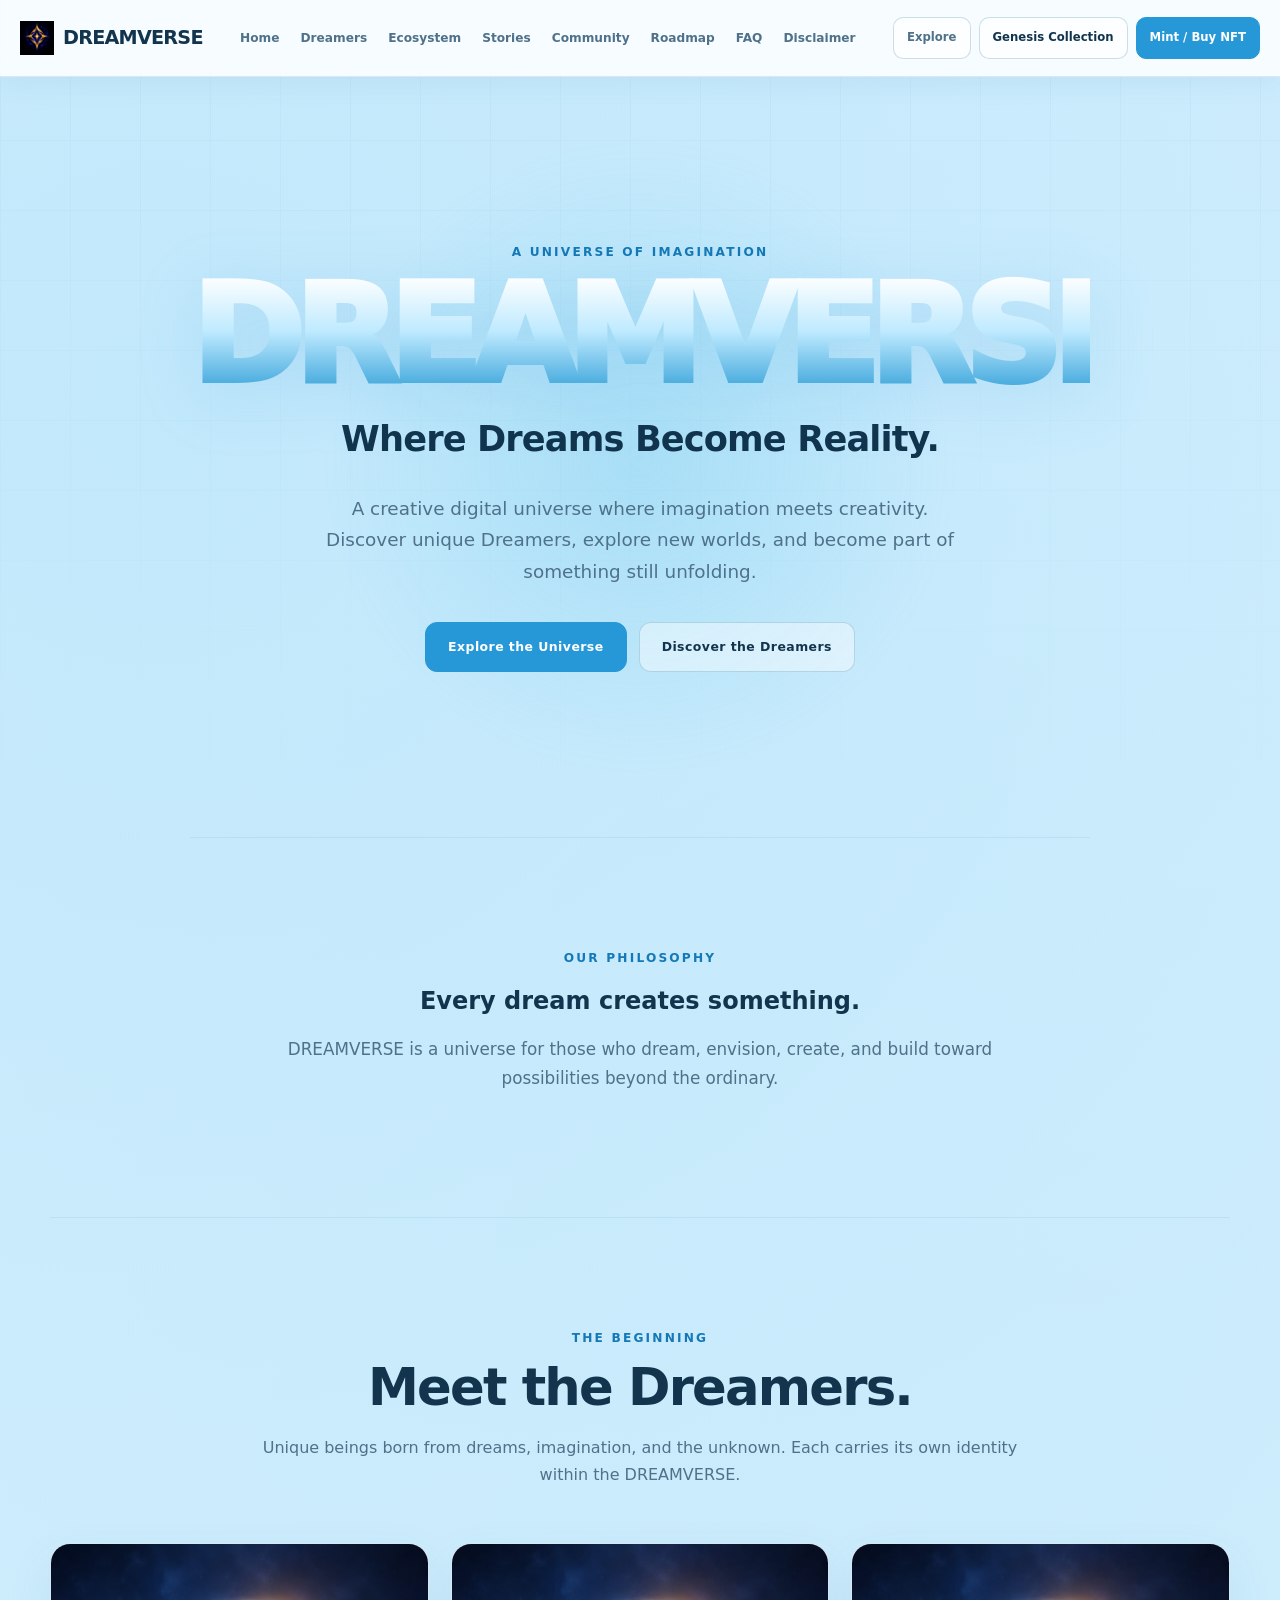
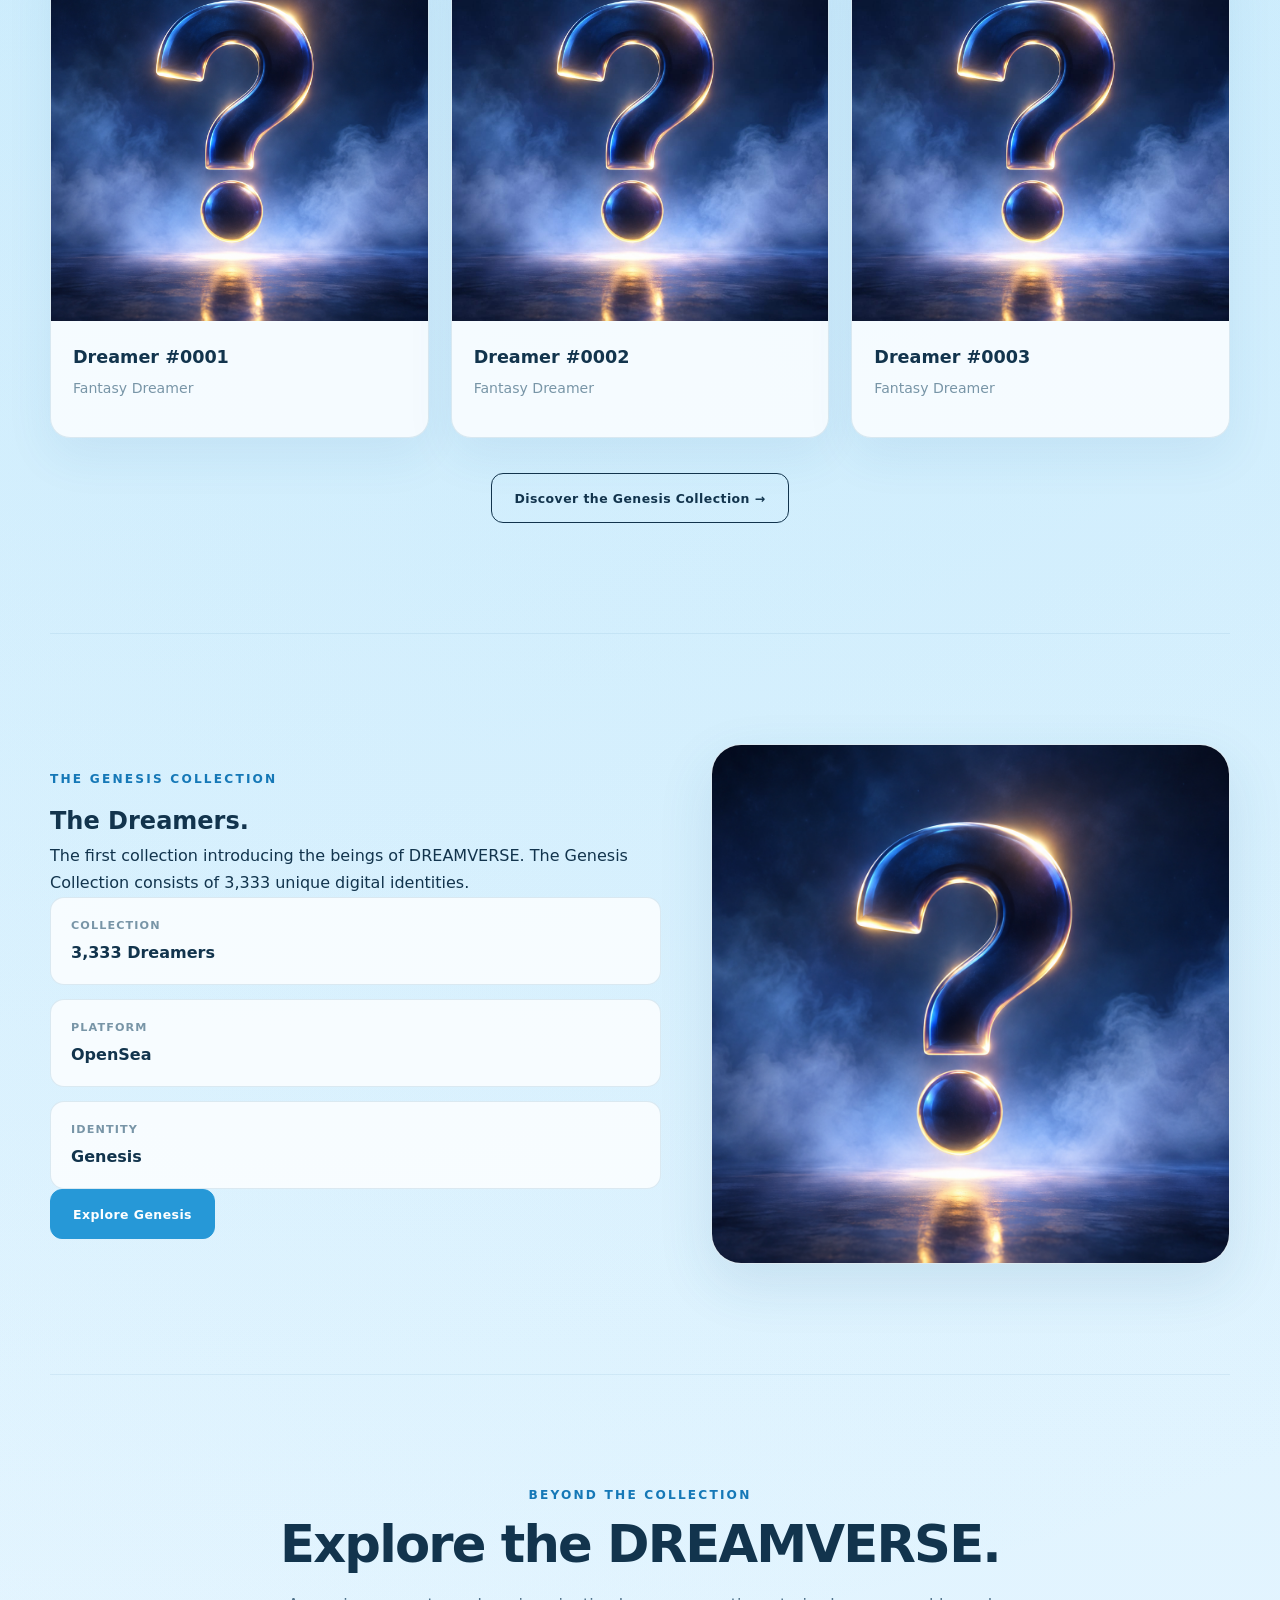
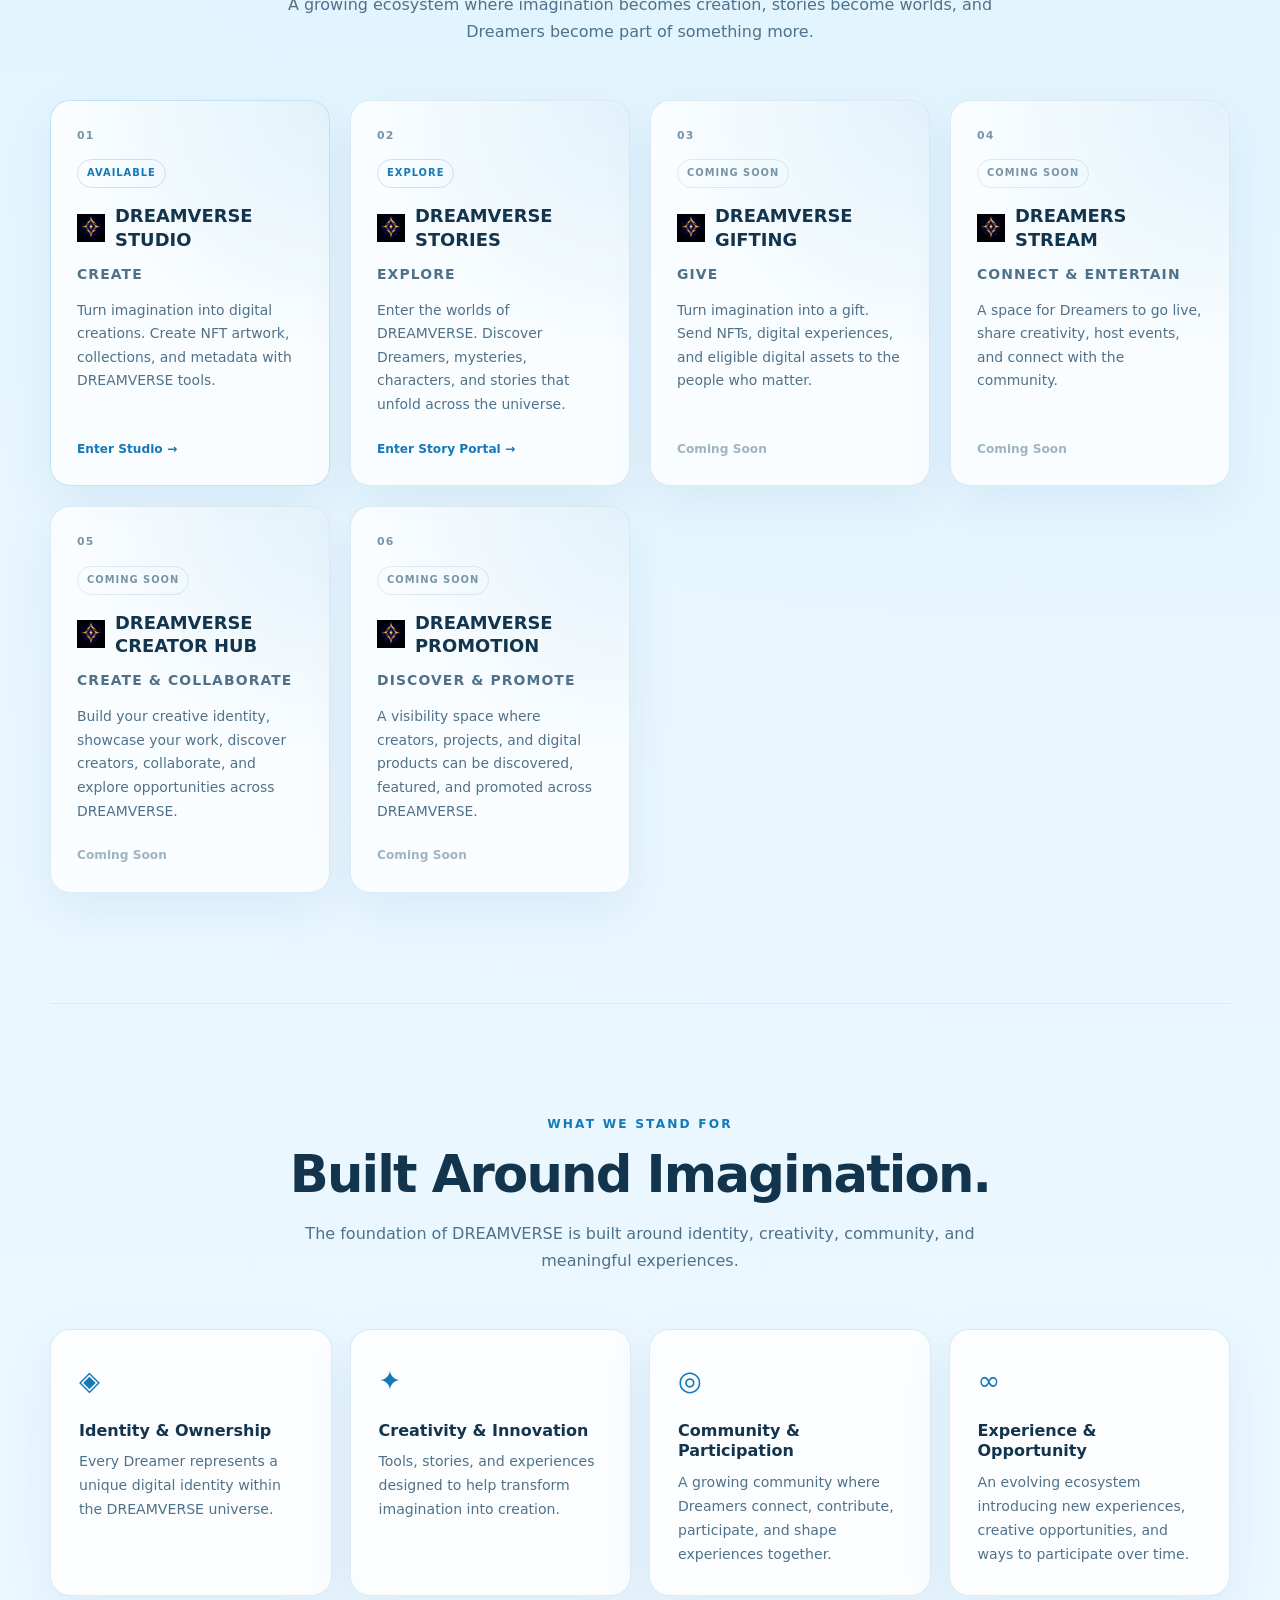
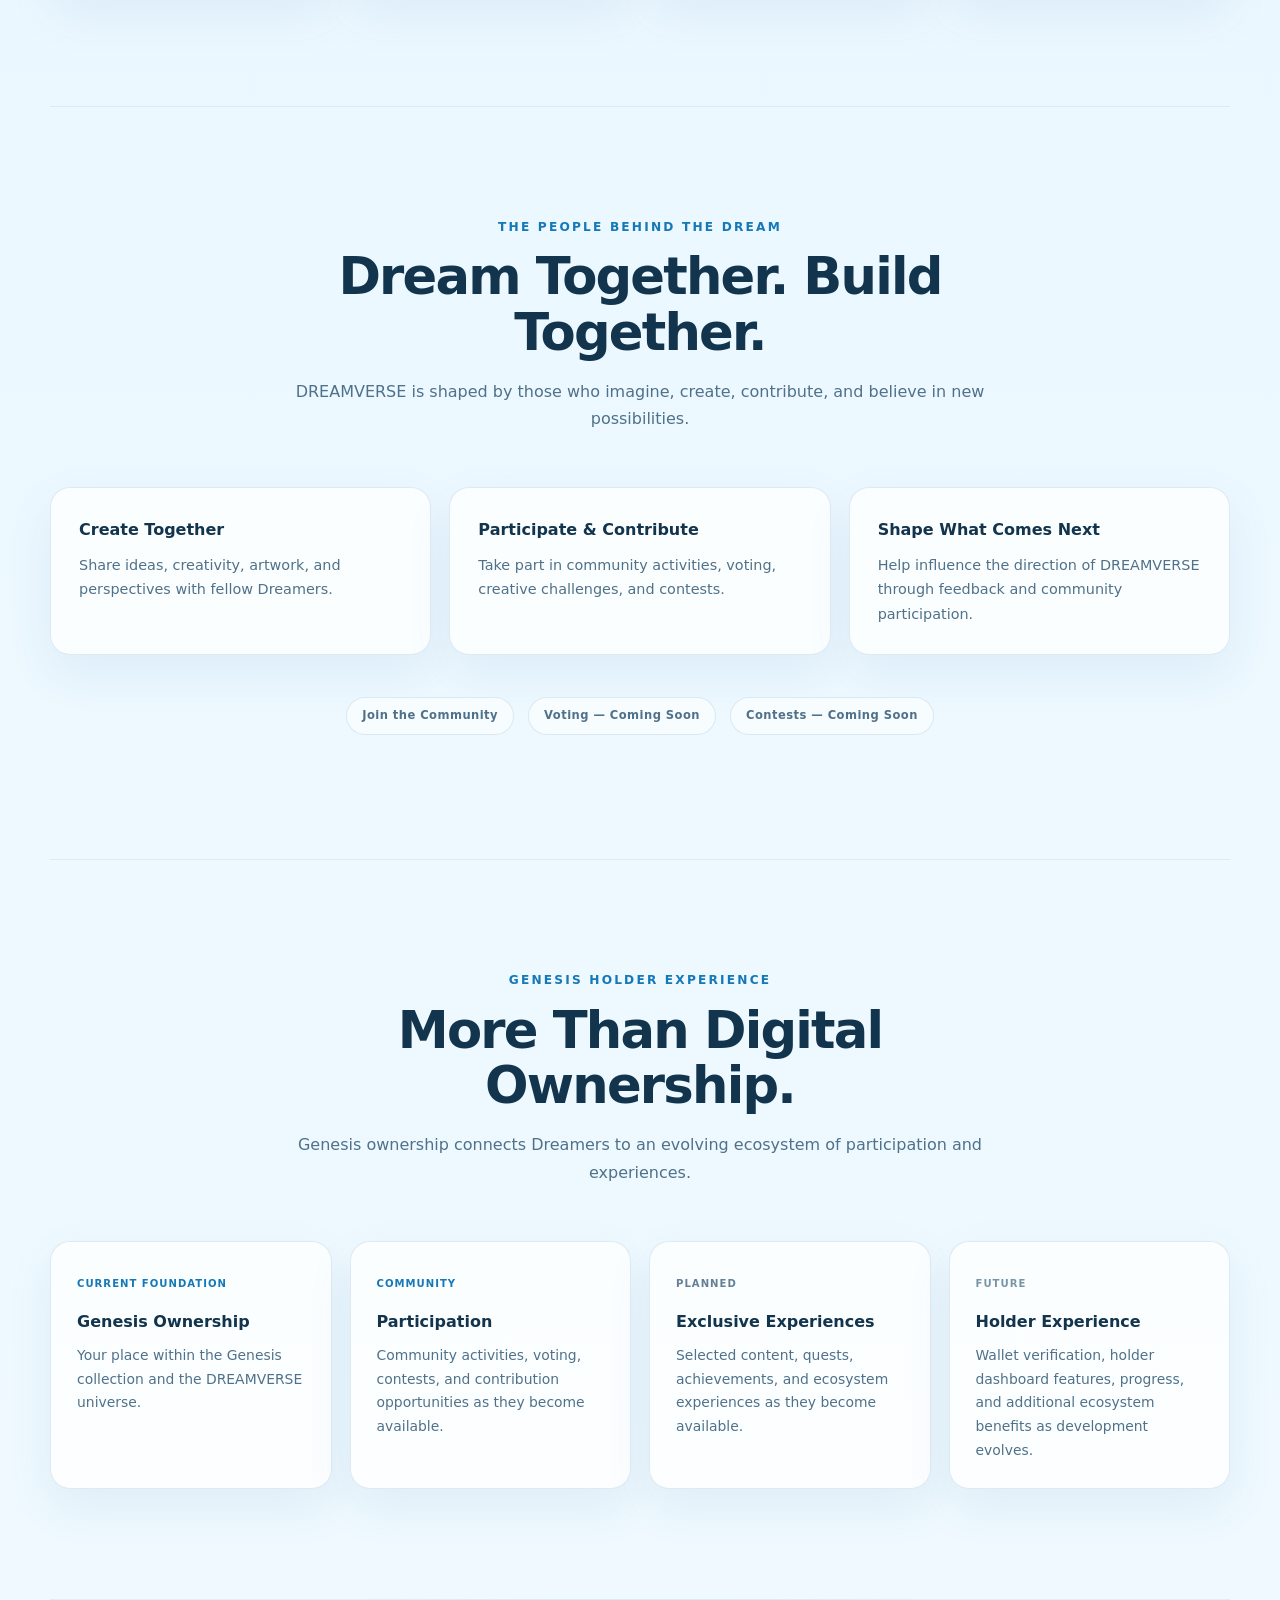
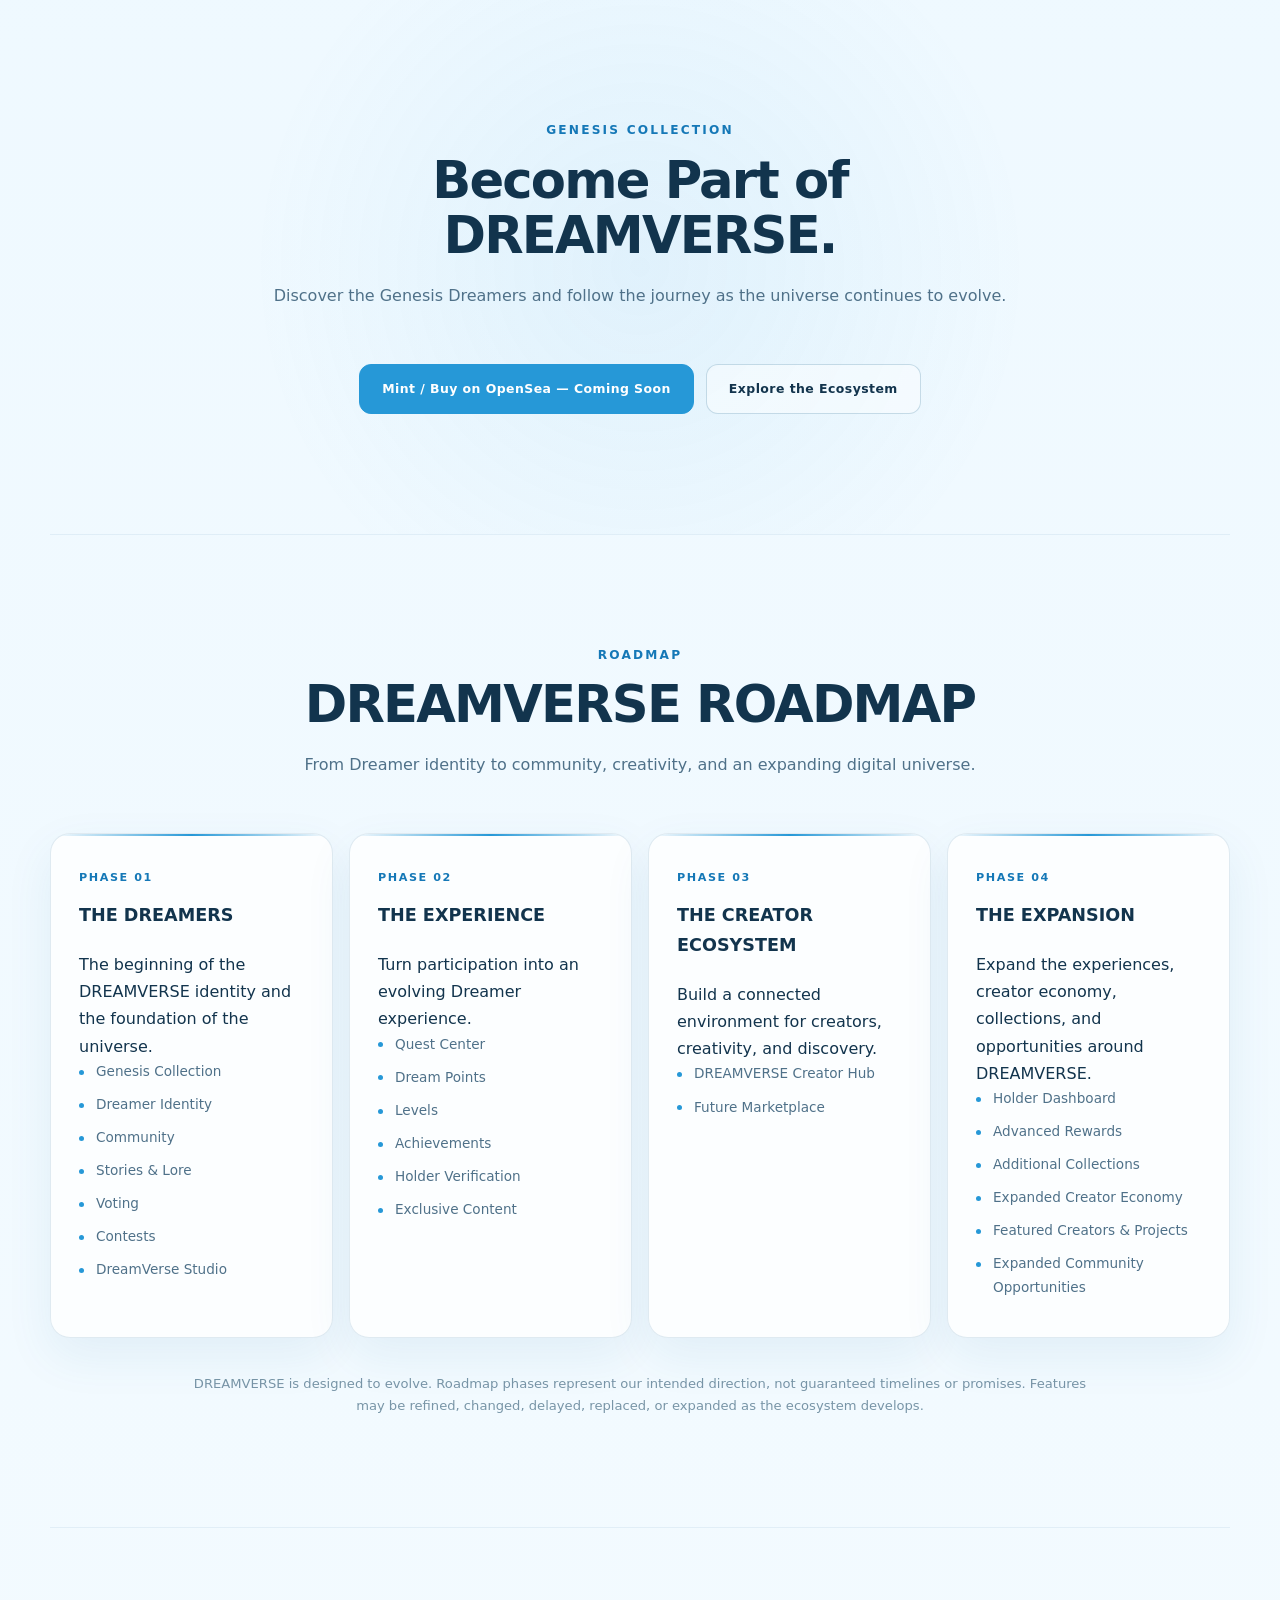
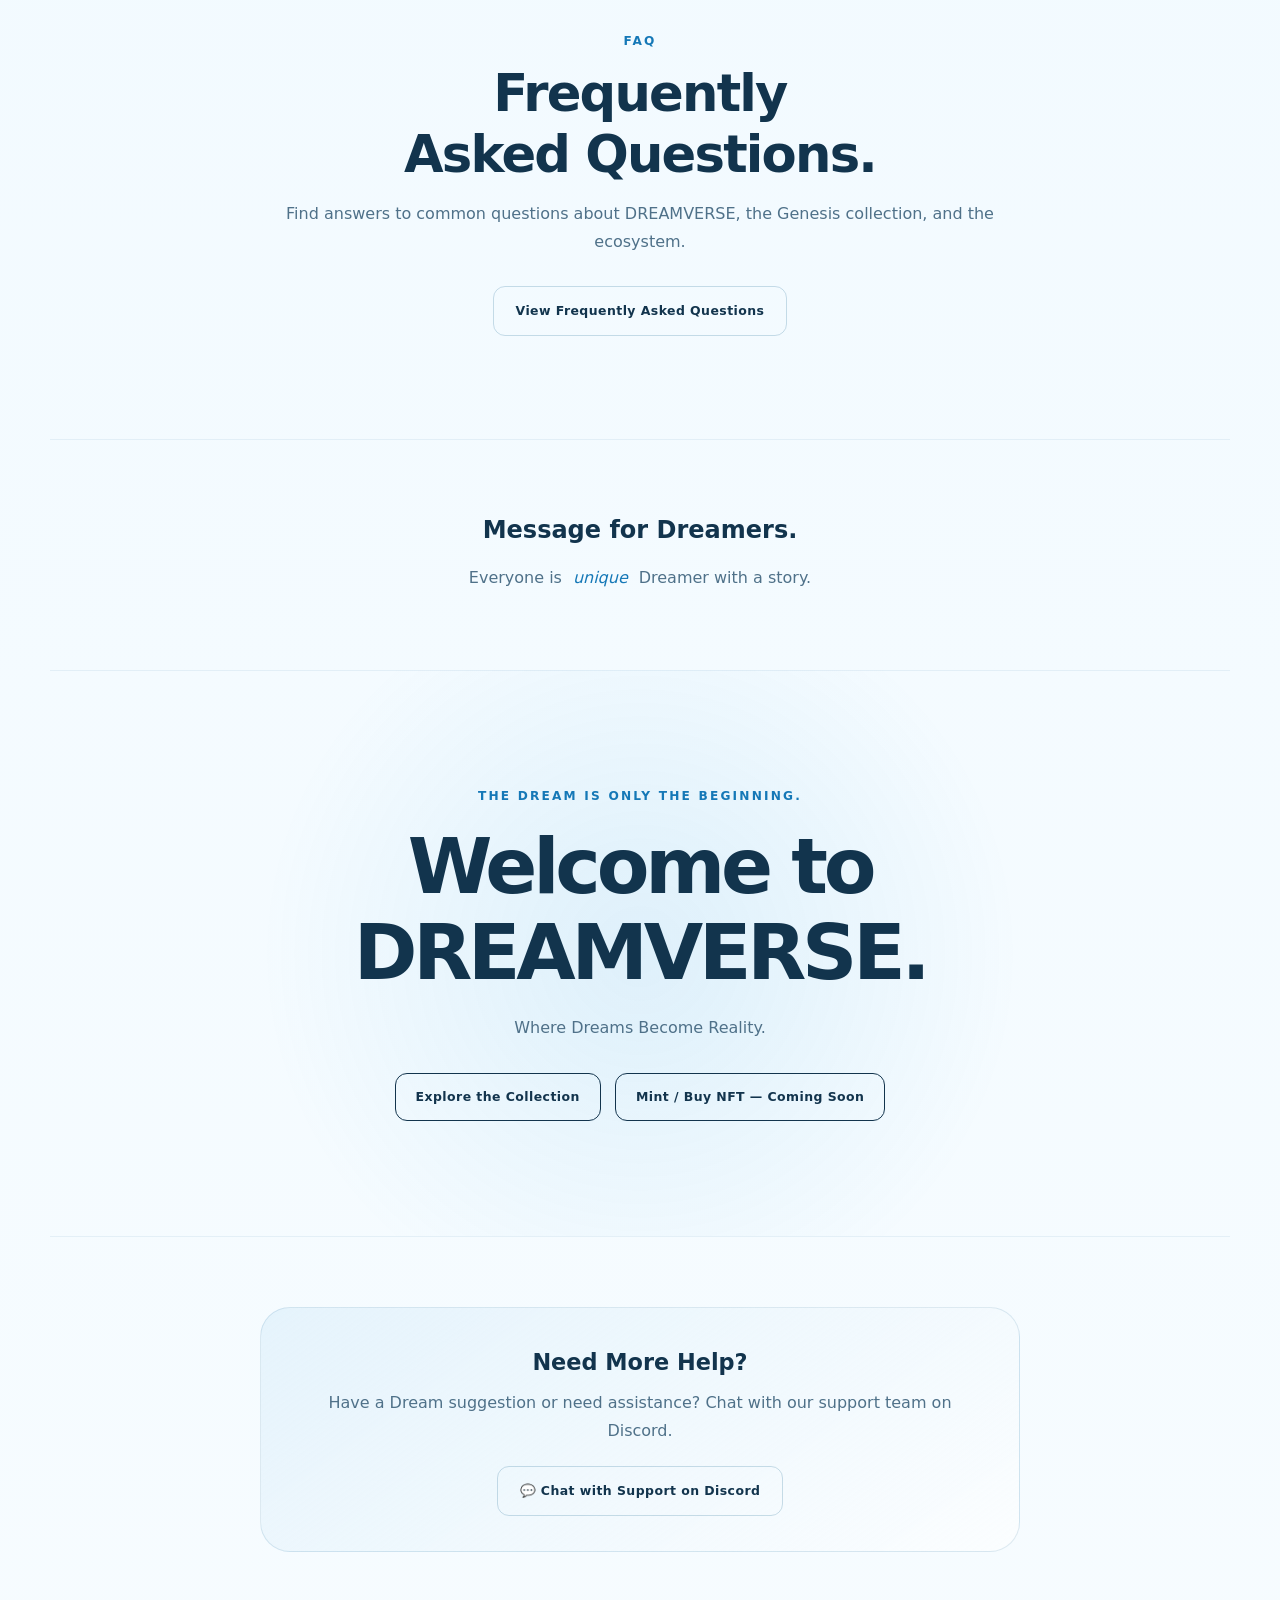
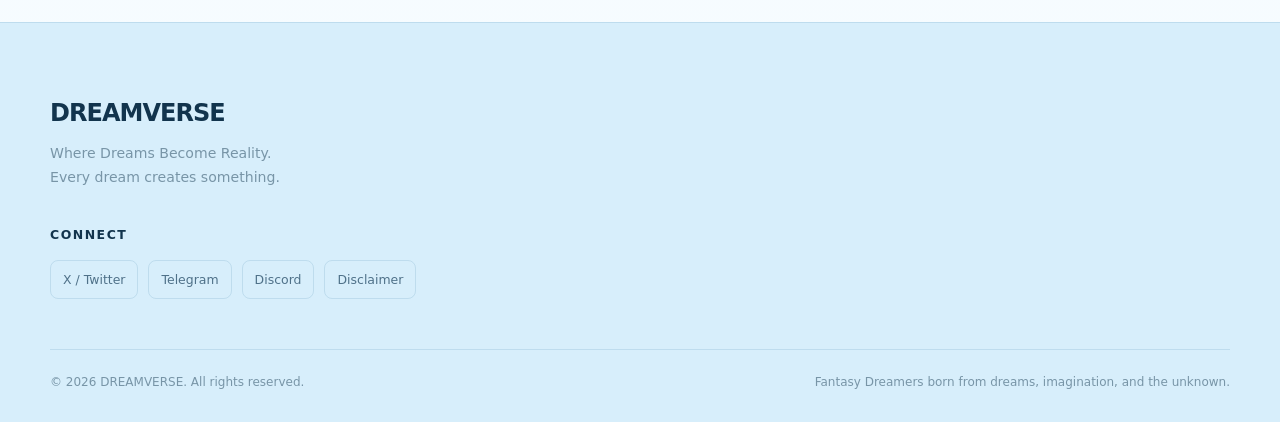
==== index.html @ 48bf851f "Update index.html" ====
<!doctype html>
<html lang="en">
  <head>
    <meta charset="UTF-8" />
    <meta
      name="viewport"
      content="width=device-width, initial-scale=1.0"
    />

    <meta
      name="description"
      content="DREAMVERSE — Where Dreams Become Reality. A creative digital universe bringing together fantasy, imagination, technology, storytelling, and community."
    />

    <meta
      name="theme-color"
      content="#f5f4ef"
    />

    <title>DREAMVERSE — Where Dreams Become Reality</title>

    <link
      rel="icon"
      href="dreamverse-logo.png"
    />

    <link
      rel="stylesheet"
      href="style.css"
    />

    <!-- Google AdSense: Add approved code here -->
    <script
      async
      src="https://pagead2.googlesyndication.com/pagead/js/adsbygoogle.js?client=ca-pub-3923660938499775"
      crossorigin="anonymous"
    ></script>
  </head>

  <body>
    <!-- =================================
         HEADER
    ================================== -->
    <header class="site-header">
      <nav
        class="navbar"
        aria-label="Main Navigation"
      >
        <a
          href="#home"
          class="logo"
          aria-label="DREAMVERSE Home"
        >
          <img
            src="dreamverse-logo.png"
            alt="DREAMVERSE Logo"
          />
          <span>DREAMVERSE</span>
        </a>

        <button
          class="hamburger"
          type="button"
          aria-label="Open navigation menu"
          aria-expanded="false"
          aria-controls="main-navigation"
        >
          <span></span>
          <span></span>
          <span></span>
        </button>

        <ul
          class="main-navigation"
          id="main-navigation"
        >
          <li>
            <a href="#home">Home</a>
          </li>

          <li>
            <a href="#dreamers">Dreamers</a>
          </li>

          <li>
            <a href="#ecosystem">Ecosystem</a>
          </li>

          <li>
            <a href="story.html">Stories</a>
          </li>

          <li>
            <a href="#community">Community</a>
          </li>

          <li>
            <a href="#roadmap">Roadmap</a>
          </li>

          <li>
            <a href="#faq">FAQ</a>
          </li>

          <li>
            <a href="disclaimer.html">Disclaimer</a>
          </li>
        </ul>

        <div class="nav-actions">
          <a
            href="#ecosystem"
            class="nav-explore"
          >
            Explore
          </a>

          <a
            href="#collection"
            class="nav-cta"
          >
            Genesis Collection
          </a>

          <a
            href="#mint"
            class="nav-mint"
          >
            Mint / Buy NFT
          </a>
        </div>
      </nav>
    </header>

    <main>
      <!-- =================================
           HERO
      ================================== -->
      <section
        id="home"
        class="hero"
      >
        <div class="hero-content">
          <p class="eyebrow">
            A UNIVERSE OF IMAGINATION
          </p>

          <h1>
            DREAMVERSE
          </h1>

          <h2>
            Where Dreams Become Reality.
          </h2>

          <p class="hero-description">
            A creative digital universe where imagination meets creativity.
            Discover unique Dreamers, explore new worlds, and become part
            of something still unfolding.
          </p>

          <div class="hero-actions">
            <a
              href="#ecosystem"
              class="btn-primary"
            >
              Explore the Universe
            </a>

            <a
              href="#collection"
              class="btn-secondary"
            >
              Discover the Dreamers
            </a>
          </div>
        </div>
      </section>

      <!-- =================================
           PHILOSOPHY
      ================================== -->
      <section class="philosophy">
        <div class="section-inner">
          <p class="section-label">
            OUR PHILOSOPHY
          </p>

          <h2>
            Every dream creates something.
          </h2>

          <p class="philosophy-description">
            DREAMVERSE is a universe for those who dream, envision,
            create, and build toward possibilities beyond the ordinary.
          </p>
        </div>
      </section>

      <!-- =================================
           DREAMERS
      ================================== -->
      <section
        id="dreamers"
        class="dreamers section"
      >
        <header class="section-header">
          <p class="section-label">
            THE BEGINNING
          </p>

          <h2>
            Meet the Dreamers.
          </h2>

          <p>
            Unique beings born from dreams, imagination, and the unknown.
            Each carries its own identity within the DREAMVERSE.
          </p>
        </header>

        <div class="dreamer-gallery">
          <article class="dreamer-card">
            <div class="dreamer-image">
              <img
                src="dreamer-0001.png"
                alt="DREAMVERSE Dreamer number 0001"
                loading="lazy"
              />
            </div>

            <div class="dreamer-info">
              <h3>
                Dreamer #0001
              </h3>

              <p>
                Fantasy Dreamer
              </p>
            </div>
          </article>

          <article class="dreamer-card">
            <div class="dreamer-image">
              <img
                src="dreamer-0002.png"
                alt="DREAMVERSE Dreamer number 0002"
                loading="lazy"
              />
            </div>

            <div class="dreamer-info">
              <h3>
                Dreamer #0002
              </h3>

              <p>
                Fantasy Dreamer
              </p>
            </div>
          </article>

          <article class="dreamer-card">
            <div class="dreamer-image">
              <img
                src="dreamer-0003.png"
                alt="DREAMVERSE Dreamer number 0003"
                loading="lazy"
              />
            </div>

            <div class="dreamer-info">
              <h3>
                Dreamer #0003
              </h3>

              <p>
                Fantasy Dreamer
              </p>
            </div>
          </article>
        </div>

        <div class="section-action">
          <a
            href="#collection"
            class="text-link"
          >
            Discover the Genesis Collection →
          </a>
        </div>
      </section>

      <!-- =================================
           GENESIS COLLECTION
      ================================== -->
      <section
        id="collection"
        class="collection section"
      >
        <div class="collection-content">
          <div class="collection-text">
            <p class="section-label">
              THE GENESIS COLLECTION
            </p>

            <h2>
              The Dreamers.
            </h2>

            <p>
              The first collection introducing the beings of DREAMVERSE.
              The Genesis Collection consists of 3,333 unique digital identities.
            </p>

            <div class="collection-details">
              <div>
                <span class="detail-label">
                  Collection
                </span>

                <strong>
                  3,333 Dreamers
                </strong>
              </div>

              <div>
                <span class="detail-label">
                  Platform
                </span>

                <strong>
                  OpenSea
                </strong>
              </div>

              <div>
                <span class="detail-label">
                  Identity
                </span>

                <strong>
                  Genesis
                </strong>
              </div>
            </div>

            <a
              href="#mint"
              class="btn-primary"
            >
              Explore Genesis
            </a>
          </div>

          <div class="collection-art">
            <img
              src="dreamer-0001.png"
              alt="DREAMVERSE Genesis Dreamer artwork"
              loading="lazy"
            />
          </div>
        </div>
      </section>

      <!-- =================================
     DREAMVERSE ECOSYSTEM
================================== -->
<section
  id="ecosystem"
  class="ecosystem section"
>
  <header class="section-header">

    <p class="section-label">
      BEYOND THE COLLECTION
    </p>

    <h2>
      Explore the DREAMVERSE.
    </h2>

    <p>
      A growing ecosystem where imagination becomes creation,
      stories become worlds, and Dreamers become part of something more.
    </p>

  </header>


  <div class="ecosystem-grid">


    <!-- 01 — DREAMVERSE STUDIO -->
    <article class="ecosystem-card ecosystem-featured">

      <span class="ecosystem-number">
        01
      </span>

      <span class="ecosystem-status available">
        AVAILABLE
      </span>

      <div
        class="ecosystem-brand"
        style="display:flex;align-items:center;gap:10px;margin-bottom:12px;"
      >

        <img
          src="dreamverse-logo.png"
          alt=""
          aria-hidden="true"
          style="width:28px;height:28px;object-fit:contain;flex:0 0 28px;"
        />

        <h3 style="margin:0;">
          DREAMVERSE STUDIO
        </h3>

      </div>

      <p
        class="ecosystem-type"
        style="margin-bottom:12px;font-weight:800;letter-spacing:0.08em;text-transform:uppercase;"
      >
        CREATE
      </p>

      <p>
        Turn imagination into digital creations.
        Create NFT artwork, collections, and metadata
        with DREAMVERSE tools.
      </p>

      <a
        href="nft-generator.html"
        class="ecosystem-link"
      >
        Enter Studio →
      </a>

    </article>


    <!-- 02 — DREAMVERSE STORIES -->
    <article class="ecosystem-card">

      <span class="ecosystem-number">
        02
      </span>

      <span class="ecosystem-status available">
        EXPLORE
      </span>

      <div
        class="ecosystem-brand"
        style="display:flex;align-items:center;gap:10px;margin-bottom:12px;"
      >

        <img
          src="dreamverse-logo.png"
          alt=""
          aria-hidden="true"
          style="width:28px;height:28px;object-fit:contain;flex:0 0 28px;"
        />

        <h3 style="margin:0;">
          DREAMVERSE STORIES
        </h3>

      </div>

      <p
        class="ecosystem-type"
        style="margin-bottom:12px;font-weight:800;letter-spacing:0.08em;text-transform:uppercase;"
      >
        EXPLORE
      </p>

      <p>
        Enter the worlds of DREAMVERSE.
        Discover Dreamers, mysteries, characters,
        and stories that unfold across the universe.
      </p>

      <a
        href="story.html"
        class="ecosystem-link"
      >
        Enter Story Portal →
      </a>

    </article>


    <!-- 03 — DREAMVERSE GIFTING -->
    <article class="ecosystem-card">

      <span class="ecosystem-number">
        03
      </span>

      <span class="ecosystem-status coming-soon">
        COMING SOON
      </span>

      <div
        class="ecosystem-brand"
        style="display:flex;align-items:center;gap:10px;margin-bottom:12px;"
      >

        <img
          src="dreamverse-logo.png"
          alt=""
          aria-hidden="true"
          style="width:28px;height:28px;object-fit:contain;flex:0 0 28px;"
        />

        <h3 style="margin:0;">
          DREAMVERSE GIFTING
        </h3>

      </div>

      <p
        class="ecosystem-type"
        style="margin-bottom:12px;font-weight:800;letter-spacing:0.08em;text-transform:uppercase;"
      >
        GIVE
      </p>

      <p>
        Turn imagination into a gift. Send NFTs,
        digital experiences, and eligible digital
        assets to the people who matter.
      </p>

      <span class="ecosystem-link disabled">
        Coming Soon
      </span>

    </article>


    <!-- 04 — DREAMERS STREAM -->
    <article class="ecosystem-card">

      <span class="ecosystem-number">
        04
      </span>

      <span class="ecosystem-status coming-soon">
        COMING SOON
      </span>

      <div
        class="ecosystem-brand"
        style="display:flex;align-items:center;gap:10px;margin-bottom:12px;"
      >

        <img
          src="dreamverse-logo.png"
          alt=""
          aria-hidden="true"
          style="width:28px;height:28px;object-fit:contain;flex:0 0 28px;"
        />

        <h3 style="margin:0;">
          DREAMERS STREAM
        </h3>

      </div>

      <p
        class="ecosystem-type"
        style="margin-bottom:12px;font-weight:800;letter-spacing:0.08em;text-transform:uppercase;"
      >
        CONNECT &amp; ENTERTAIN
      </p>

      <p>
        A space for Dreamers to go live, share
        creativity, host events, and connect
        with the community.
      </p>

      <span class="ecosystem-link disabled">
        Coming Soon
      </span>

    </article>


    <!-- 05 — DREAMVERSE CREATOR HUB -->
    <article class="ecosystem-card">

      <span class="ecosystem-number">
        05
      </span>

      <span class="ecosystem-status coming-soon">
        COMING SOON
      </span>

      <div
        class="ecosystem-brand"
        style="display:flex;align-items:center;gap:10px;margin-bottom:12px;"
      >

        <img
          src="dreamverse-logo.png"
          alt=""
          aria-hidden="true"
          style="width:28px;height:28px;object-fit:contain;flex:0 0 28px;"
        />

        <h3 style="margin:0;">
          DREAMVERSE CREATOR HUB
        </h3>

      </div>

      <p
        class="ecosystem-type"
        style="margin-bottom:12px;font-weight:800;letter-spacing:0.08em;text-transform:uppercase;"
      >
        CREATE &amp; COLLABORATE
      </p>

      <p>
        Build your creative identity, showcase
        your work, discover creators, collaborate,
        and explore opportunities across DREAMVERSE.
      </p>

      <span class="ecosystem-link disabled">
        Coming Soon
      </span>

    </article>


    <!-- 06 — DREAMVERSE PROMOTION -->
    <article class="ecosystem-card">

      <span class="ecosystem-number">
        06
      </span>

      <span class="ecosystem-status coming-soon">
        COMING SOON
      </span>

      <div
        class="ecosystem-brand"
        style="display:flex;align-items:center;gap:10px;margin-bottom:12px;"
      >

        <img
          src="dreamverse-logo.png"
          alt=""
          aria-hidden="true"
          style="width:28px;height:28px;object-fit:contain;flex:0 0 28px;"
        />

        <h3 style="margin:0;">
          DREAMVERSE PROMOTION
        </h3>

      </div>

      <p
        class="ecosystem-type"
        style="margin-bottom:12px;font-weight:800;letter-spacing:0.08em;text-transform:uppercase;"
      >
        DISCOVER &amp; PROMOTE
      </p>

      <p>
        A visibility space where creators,
        projects, and digital products can be
        discovered, featured, and promoted
        across DREAMVERSE.
      </p>

      <span class="ecosystem-link disabled">
        Coming Soon
      </span>

    </article>


  </div>
</section>

      <!-- =================================
           FOUNDATION
      ================================== -->
            <section class="foundation section">
        <header class="section-header">
          <p class="section-label">
            WHAT WE STAND FOR
          </p>

          <h2>
            Built Around Imagination.
          </h2>

          <p>
            The foundation of DREAMVERSE is built around identity,
            creativity, community, and meaningful experiences.
          </p>
        </header>

        <div class="pillar-grid">
          <article class="pillar">
            <span
              class="pillar-icon"
              aria-hidden="true"
            >
              ◈
            </span>

            <h3>
              Identity &amp; Ownership
            </h3>

            <p>
              Every Dreamer represents a unique digital identity
              within the DREAMVERSE universe.
            </p>
          </article>

          <article class="pillar">
            <span
              class="pillar-icon"
              aria-hidden="true"
            >
              ✦
            </span>

            <h3>
              Creativity &amp; Innovation
            </h3>

            <p>
              Tools, stories, and experiences designed to help
              transform imagination into creation.
            </p>
          </article>

          <article class="pillar">
            <span
              class="pillar-icon"
              aria-hidden="true"
            >
              ◎
            </span>

            <h3>
              Community &amp; Participation
            </h3>

            <p>
              A growing community where Dreamers connect,
              contribute, participate, and shape experiences together.
            </p>
          </article>

          <article class="pillar">
            <span
              class="pillar-icon"
              aria-hidden="true"
            >
              ∞
            </span>

            <h3>
              Experience &amp; Opportunity
            </h3>

            <p>
              An evolving ecosystem introducing new experiences,
              creative opportunities, and ways to participate over time.
            </p>
          </article>
        </div>
      </section>

      <!-- =================================
           COMMUNITY
      ================================== -->
      <section
        id="community"
        class="community section"
      >
        <header class="section-header">
          <p class="section-label">
            THE PEOPLE BEHIND THE DREAM
          </p>

          <h2>
            Dream Together. Build Together.
          </h2>

          <p>
            DREAMVERSE is shaped by those who imagine,
            create, contribute, and believe in new possibilities.
          </p>
        </header>

        <div class="community-grid">
          <article class="community-card">
            <h3>
              Create Together
            </h3>

            <p>
              Share ideas, creativity, artwork, and perspectives
              with fellow Dreamers.
            </p>
          </article>

          <article class="community-card">
            <h3>
              Participate &amp; Contribute
            </h3>

            <p>
              Take part in community activities, voting,
              creative challenges, and contests.
            </p>
          </article>

          <article class="community-card">
            <h3>
              Shape What Comes Next
            </h3>

            <p>
              Help influence the direction of DREAMVERSE
              through feedback and community participation.
            </p>
          </article>
        </div>

        <div class="community-actions">
          <a
            href="https://discord.gg/bjGAtDsxe"
            target="_blank"
            rel="noopener noreferrer"
            class="btn-primary"
          >
            Join the Community
          </a>

          <a
            href="YOUR-VOTING-LINK-HERE"
            class="btn-secondary"
          >
            Voting — Coming Soon
          </a>

          <a
            href="YOUR-CONTEST-LINK-HERE"
            class="btn-secondary"
          >
            Contests — Coming Soon
          </a>
        </div>
      </section>

      <!-- =================================
           HOLDER BENEFITS
      ================================== -->
      <section
        id="holder-benefits"
        class="holder-benefits section"
      >
        <header class="section-header">
          <p class="section-label">
            GENESIS HOLDER EXPERIENCE
          </p>

          <h2>
            More Than Digital Ownership.
          </h2>

          <p>
            Genesis ownership connects Dreamers to an evolving
            ecosystem of participation and experiences.
          </p>
        </header>

        <div class="benefit-grid">
          <article>
            <span class="benefit-status active">
              CURRENT FOUNDATION
            </span>

            <h3>
              Genesis Ownership
            </h3>

            <p>
              Your place within the Genesis collection
              and the DREAMVERSE universe.
            </p>
          </article>

          <article>
            <span class="benefit-status active">
              COMMUNITY
            </span>

            <h3>
              Participation
            </h3>

            <p>
              Community activities, voting, contests,
              and contribution opportunities as they become available.
            </p>
          </article>

          <article>
            <span class="benefit-status planned">
              PLANNED
            </span>

            <h3>
              Exclusive Experiences
            </h3>

            <p>
              Selected content, quests, achievements,
              and ecosystem experiences as they become available.
            </p>
          </article>

          <article>
            <span class="benefit-status future">
              FUTURE
            </span>

            <h3>
              Holder Experience
            </h3>

            <p>
              Wallet verification, holder dashboard features,
              progress, and additional ecosystem benefits
              as development evolves.
            </p>
          </article>
        </div>
      </section>

      <!-- =================================
           MINT / GENESIS CTA
      ================================== -->
      <section
        id="mint"
        class="mint section"
      >
        <header class="section-header">
          <p class="section-label">
            GENESIS COLLECTION
          </p>

          <h2>
            Become Part of DREAMVERSE.
          </h2>

          <p>
            Discover the Genesis Dreamers and follow
            the journey as the universe continues to evolve.
          </p>
        </header>

        <div class="mint-actions">
          <a
            href="YOUR-OPENSEA-LINK-HERE"
            target="_blank"
            rel="noopener noreferrer"
            class="btn-primary"
          >
            Mint / Buy on OpenSea — Coming Soon
          </a>

          <a
            href="#ecosystem"
            class="btn-secondary"
          >
            Explore the Ecosystem
          </a>
        </div>
      </section>

      <!-- =================================
           DREAMVERSE ROADMAP
      ================================== -->
      <section
        id="roadmap"
        class="roadmap"
      >
        <header class="section-header">
          <p>
            ROADMAP
          </p>

          <h2>
            DREAMVERSE ROADMAP
          </h2>

          <p>
            From Dreamer identity to community,
            creativity, and an expanding digital universe.
          </p>
        </header>

        <div class="roadmap-grid">
          <!-- =================================
               PHASE 01
          ================================== -->
          <article class="roadmap-card">
            <span class="roadmap-phase">
              PHASE 01
            </span>

            <h3>
              THE DREAMERS
            </h3>

            <p>
              The beginning of the DREAMVERSE identity
              and the foundation of the universe.
            </p>

            <ul>
              <li>
                Genesis Collection
              </li>

              <li>
                Dreamer Identity
              </li>

              <li>
                Community
              </li>

              <li>
                Stories &amp; Lore
              </li>

              <li>
                Voting
              </li>

              <li>
                Contests
              </li>

              <li>
                DreamVerse Studio
              </li>
            </ul>
          </article>

          <!-- =================================
               PHASE 02
          ================================== -->
          <article class="roadmap-card">
            <span class="roadmap-phase">
              PHASE 02
            </span>

            <h3>
              THE EXPERIENCE
            </h3>

            <p>
              Turn participation into an evolving
              Dreamer experience.
            </p>

            <ul>
              <li>
                Quest Center
              </li>

              <li>
                Dream Points
              </li>

              <li>
                Levels
              </li>

              <li>
                Achievements
              </li>

              <li>
                Holder Verification
              </li>

              <li>
                Exclusive Content
              </li>
            </ul>
          </article>

          <!-- =================================
               PHASE 03
          ================================== -->
          <article class="roadmap-card">
            <span class="roadmap-phase">
              PHASE 03
            </span>

            <h3>
              THE CREATOR ECOSYSTEM
            </h3>

            <p>
              Build a connected environment for
              creators, creativity, and discovery.
            </p>

            <ul>
              <li>
                DREAMVERSE Creator Hub
              </li>

              <li>
                Future Marketplace
              </li>
            </ul>
          </article>

          <!-- =================================
               PHASE 04
          ================================== -->
          <article class="roadmap-card">
            <span class="roadmap-phase">
              PHASE 04
            </span>

            <h3>
              THE EXPANSION
            </h3>

            <p>
              Expand the experiences, creator economy,
              collections, and opportunities around DREAMVERSE.
            </p>

            <ul>
              <li>
                Holder Dashboard
              </li>

              <li>
                Advanced Rewards
              </li>

              <li>
                Additional Collections
              </li>

              <li>
                Expanded Creator Economy
              </li>

              <li>
                Featured Creators &amp; Projects
              </li>

              <li>
                Expanded Community Opportunities
              </li>
            </ul>
          </article>
        </div>

        <p class="roadmap-note">
          DREAMVERSE is designed to evolve.
          Roadmap phases represent our intended direction,
          not guaranteed timelines or promises.
          Features may be refined, changed, delayed,
          replaced, or expanded as the ecosystem develops.
        </p>
      </section>

      <!-- =================================
           FAQ
      ================================== -->
      <section
        id="faq"
        class="faq-section section"
      >
        <header class="section-header">
          <p class="section-label">
            FAQ
          </p>

          <h2>
            Frequently Asked Questions.
          </h2>

          <p>
            Find answers to common questions about DREAMVERSE,
            the Genesis collection, and the ecosystem.
          </p>
        </header>

        <a
          href="faq.html"
          class="faq-button"
        >
          View Frequently Asked Questions
        </a>
      </section>

      <!-- =================================
           COMMUNITY EASTER EGG
      ================================== -->
      <section class="community-easter-egg">
        <h2>
          Message for Dreamers.
        </h2>

        <p>
          Everyone is
          <span
            class="secret-trigger"
            role="button"
            tabindex="0"
            aria-label="Reveal secret DREAMVERSE message"
          >
            <em>unique</em>
          </span>
          Dreamer with a story.
        </p>

        <span
          class="secret-message"
          hidden
        >
          DREAMVERSE — THE GENESIS COLLECTION OF AN EVOLVING DIGITAL UNIVERSE.
        </span>
      </section>

      <!-- =================================
           FINAL CTA
      ================================== -->
      <section class="final-cta">
        <p>
          The Dream Is Only the Beginning.
        </p>

        <h2>
          Welcome to DREAMVERSE.
        </h2>

        <p>
          Where Dreams Become Reality.
        </p>

        <div class="cta-actions">
          <a href="#collection">
            Explore the Collection
          </a>

          <a href="#mint">
            Mint / Buy NFT — Coming Soon
          </a>
        </div>
      </section>

      <!-- =================================
           SUPPORT
      ================================== -->
      <section class="support-section">
        <div class="support-box">
          <h3>
            Need More Help?
          </h3>

          <p>
            Have a Dream suggestion or need assistance?
            Chat with our support team on Discord.
          </p>

          <a
            href="https://discord.gg/7zxHWSkd9"
            target="_blank"
            rel="noopener noreferrer"
            class="support-button"
          >
            💬 Chat with Support on Discord
          </a>
        </div>
      </section>
    </main>

    <!-- =================================
         FOOTER
    ================================== -->
    <footer>
      <div class="footer-brand">
        <h2>
          DREAMVERSE
        </h2>

        <p>
          Where Dreams Become Reality.
        </p>

        <p>
          Every dream creates something.
        </p>
      </div>

      <div class="footer-social">
        <h3>
          Connect
        </h3>

        <ul>
          <li>
            <a
              href="https://x.com/DreamVerse_HQ"
              target="_blank"
              rel="noopener noreferrer"
            >
              X / Twitter
            </a>
          </li>

          <li>
            <a
              href="https://t.me/Dreamers_nest"
              target="_blank"
              rel="noopener noreferrer"
            >
              Telegram
            </a>
          </li>

          <li>
            <a
              href="https://discord.gg/bjGAtDsxe"
              target="_blank"
              rel="noopener noreferrer"
            >
              Discord
            </a>
          </li>

          <li>
            <a href="disclaimer.html">
              Disclaimer
            </a>
          </li>
        </ul>
      </div>

      <div class="footer-bottom">
        <p>
          &copy; 2026 DREAMVERSE. All rights reserved.
        </p>

        <p>
          Fantasy Dreamers born from dreams,
          imagination, and the unknown.
        </p>
      </div>
    </footer>

    <!-- =================================
         JAVASCRIPT
    ================================== -->
    <script src="script.js"></script>
  </body>
</html>
---- style.css ----
/* =========================================================
   DREAMVERSE — COMPLETE WEBSITE CSS
   Premium Sky Dream Universe Interface
   Responsive: Mobile • Tablet • Desktop
   ========================================================= */


/* =========================================================
   1. RESET
   ========================================================= */

* {
  margin: 0;
  padding: 0;
  box-sizing: border-box;
}

html {
  scroll-behavior: smooth;
  scroll-padding-top: 90px;
}

body {
  min-height: 100vh;

  font-family:
    Inter,
    system-ui,
    -apple-system,
    BlinkMacSystemFont,
    "Segoe UI",
    sans-serif;

  color: var(--text);
  background:
    radial-gradient(
      circle at 12% 4%,
      rgba(114, 203, 241, 0.24),
      transparent 30%
    ),
    radial-gradient(
      circle at 88% 16%,
      rgba(176, 226, 250, 0.24),
      transparent 32%
    ),
    linear-gradient(
      180deg,
      #dff3ff 0%,
      #eaf7ff 42%,
      #f7fcff 100%
    );

  line-height: 1.7;
  overflow-x: hidden;
}

body::before {
  content: "";

  position: fixed;
  inset: 0;

  pointer-events: none;
  z-index: -1;

  background:
    linear-gradient(
      rgba(30, 104, 148, 0.035) 1px,
      transparent 1px
    ),
    linear-gradient(
      90deg,
      rgba(30, 104, 148, 0.035) 1px,
      transparent 1px
    );

  background-size: 70px 70px;

  mask-image:
    linear-gradient(
      to bottom,
      black,
      transparent 90%
    );
}

img {
  display: block;
  max-width: 100%;
}

a {
  color: inherit;
  text-decoration: none;
}

button,
a {
  -webkit-tap-highlight-color: transparent;
}

button {
  font: inherit;
}

ul {
  list-style: none;
}


/* =========================================================
   2. GLOBAL VARIABLES
   ========================================================= */

 :root {
  --bg: #eaf7ff;
  --bg-soft: #f4fbff;

  --surface: rgba(255, 255, 255, 0.78);
  --surface-strong: #ffffff;
  --surface-light: rgba(255, 255, 255, 0.68);

  --border: rgba(30, 104, 148, 0.13);
  --border-light: rgba(30, 104, 148, 0.22);

  --text: #12344d;
  --text-soft: #4f7189;
  --text-muted: #7895a7;

  --accent: #2698d7;
  --accent-light: #1578b7;
  --accent-dark: #176da4;

  --glow: rgba(38, 152, 215, 0.20);

  --radius-small: 12px;
  --radius: 20px;
  --radius-large: 30px;

  --container: 1180px;
  --header-width: 1280px;

  --shadow:
    0 20px 55px rgba(32, 102, 139, 0.12);

  --transition:
    0.25s ease;
}


/* =========================================================
   3. GLOBAL LAYOUT
   ========================================================= */

main {
  width: 100%;
}

section {
  width: min(
    calc(100% - 40px),
    var(--container)
  );

  margin: 0 auto;

  padding: 110px 0;
}

.section-header {
  max-width: 760px;

  margin: 0 auto 55px;

  text-align: center;
}

.section-label,
.section-header > p:first-child,
.eyebrow {
  margin-bottom: 12px;

  color: var(--accent-light);

  font-size: 0.76rem;
  font-weight: 800;

  letter-spacing: 0.18em;
  text-transform: uppercase;
}

.section-header h2 {
  margin-bottom: 18px;

  color: var(--text);

  font-size: clamp(
    2rem,
    4vw,
    3.4rem
  );

  line-height: 1.08;
  letter-spacing: -0.035em;
}

.section-header p:last-child {
  color: var(--text-soft);

  font-size: 1rem;
}


/* =========================================================
   4. HEADER
   ========================================================= */

.site-header {
  position: sticky;
  top: 0;
  z-index: 1000;

  width: 100%;

  background:
    rgba(255, 255, 255, 0.84);

  border-bottom:
    1px solid var(--border);

  backdrop-filter: blur(20px);
  -webkit-backdrop-filter: blur(20px);
}

.navbar {
  position: relative;

  width: min(
    calc(100% - 40px),
    var(--header-width)
  );

  min-height: 76px;

  margin: 0 auto;

  display: flex;
  align-items: center;

  gap: 24px;
}


/* =========================================================
   5. LOGO
   ========================================================= */

.logo {
  display: inline-flex;
  align-items: center;

  gap: 9px;

  flex-shrink: 0;

  color: var(--text);

  font-size: 1.2rem;
  font-weight: 900;

  letter-spacing: -0.04em;

  transition:
    opacity var(--transition);
}

.logo img {
  width: 34px;
  height: 34px;

  object-fit: contain;
}

.logo:hover {
  opacity: 0.82;
}


/* =========================================================
   6. MAIN NAVIGATION
   ========================================================= */

.main-navigation {
  display: flex;
  align-items: center;
  justify-content: center;

  gap: 3px;

  flex: 1;
}

.main-navigation a {
  position: relative;

  display: inline-flex;
  align-items: center;

  min-height: 42px;

  padding: 0 9px;

  color: var(--text-soft);

  font-size: 0.76rem;
  font-weight: 650;

  border-radius: 10px;

  transition:
    color var(--transition),
    background var(--transition);
}

.main-navigation a::after {
  content: "";

  position: absolute;

  left: 9px;
  right: 9px;
  bottom: 4px;

  height: 2px;

  background: var(--accent);

  transform:
    scaleX(0);

  transform-origin: center;

  transition:
    transform var(--transition);
}

.main-navigation a:hover {
  color: var(--text);

  background:
    var(--surface-light);
}

.main-navigation a:hover::after {
  transform:
    scaleX(1);
}


/* =========================================================
   7. TOP NAV ACTIONS
   ========================================================= */

.nav-actions {
  display: flex;
  align-items: center;

  gap: 8px;

  flex-shrink: 0;
}

.nav-actions a {
  display: inline-flex;
  align-items: center;
  justify-content: center;

  min-height: 42px;

  padding: 0 13px;

  border:
    1px solid var(--border-light);

  border-radius: 10px;

  color: var(--text);

  background:
    rgba(255, 255, 255, 0.66);

  font-size: 0.73rem;
  font-weight: 800;

  white-space: nowrap;

  transition:
    transform var(--transition),
    background var(--transition),
    border-color var(--transition),
    box-shadow var(--transition);
}


/* Explore */

.nav-explore {
  color: var(--text-soft) !important;
}


/* Mint / Buy */

.nav-mint {
  background:
    var(--accent) !important;

  color:
    #ffffff !important;

  border-color:
    var(--accent) !important;
}

.nav-actions a:hover {
  transform:
    translateY(-2px);

  border-color:
    var(--accent-light);

  box-shadow:
    0 10px 30px
    rgba(32, 102, 139, 0.12);
}

.nav-mint:hover {
  box-shadow:
    0 10px 30px
    rgba(38, 152, 215, 0.18) !important;
}


/* =========================================================
   8. HAMBURGER
   ========================================================= */

.hamburger {
  display: none;

  width: 44px;
  height: 44px;

  margin-left: auto;

  align-items: center;
  justify-content: center;

  flex-direction: column;

  gap: 5px;

  border:
    1px solid var(--border);

  border-radius: 12px;

  background:
    var(--surface-light);

  color: var(--text);

  cursor: pointer;
}

.hamburger span {
  width: 19px;
  height: 2px;

  background:
    currentColor;

  border-radius: 99px;

  transition:
    transform var(--transition),
    opacity var(--transition);
}
.hamburger.active span:nth-child(1) {
  transform: translateY(7px) rotate(45deg);
}

.hamburger.active span:nth-child(2) {
  opacity: 0;
}

.hamburger.active span:nth-child(3) {
  transform: translateY(-7px) rotate(-45deg);
}




/* =========================================================
   9. COMMUNITY ACTIONS
   ========================================================= */

.community-actions {
  width: min(
    calc(100% - 40px),
    var(--container)
  );

  margin: 0 auto;

  padding:
    10px 0
    14px;

  display: flex;
  align-items: center;
  justify-content: center;

  gap: 14px;

  flex-wrap: wrap;
}

.community-actions a {
  display: inline-flex;
  align-items: center;
  justify-content: center;

  min-height: 38px;

  padding: 0 15px;

  border:
    1px solid var(--border);

  border-radius: 999px;

  background:
    rgba(255, 255, 255, 0.56);

  color: var(--text-soft);

  font-size: 0.72rem;
  font-weight: 800;

  letter-spacing: 0.04em;

  transition:
    color var(--transition),
    background var(--transition),
    border-color var(--transition),
    transform var(--transition);
}

.community-actions a:hover {
  color: var(--text);

  background:
    rgba(124, 140, 255, 0.1);

  border-color:
    var(--accent);

  transform:
    translateY(-2px);
}

.community-actions .studio-link {
  color: var(--accent-light);

  border-color:
    rgba(38, 152, 215, 0.28);
}


/* =========================================================
   10. HERO
   ========================================================= */

.hero {
  position: relative;

  width: 100%;

  min-height: 760px;

  padding:
    100px 20px;

  display: flex;
  align-items: center;
  justify-content: center;

  text-align: center;

  overflow: hidden;
}

.hero::before {
  content: "";

  position: absolute;

  width: 650px;
  height: 650px;

  left: 50%;
  top: 50%;

  transform:
    translate(-50%, -50%);

  background:
    radial-gradient(
      circle,
      rgba(81, 181, 228, 0.18),
      transparent 68%
    );

  filter:
    blur(10px);

  pointer-events: none;
}

.hero-content {
  position: relative;
  z-index: 1;

  width: 100%;
  max-width: 900px;
}

.hero h1 {
  margin-bottom: 12px;

  font-size: clamp(
    4rem,
    12vw,
    8.5rem
  );

  line-height: 0.9;

  letter-spacing: -0.075em;

  font-weight: 950;

  background:
    linear-gradient(
      180deg,
      #ffffff 0%,
      #d8f1ff 45%,
      #68b9df 100%
    );

  -webkit-background-clip: text;
  background-clip: text;

  color: transparent;

  filter:
    drop-shadow(
      0 0 40px
      rgba(38, 152, 215, 0.16)
    );
}

.hero h2 {
  margin-bottom: 24px;

  color: var(--text);

  font-size: clamp(
    1.25rem,
    3vw,
    2.2rem
  );

  font-weight: 650;

  letter-spacing: -0.025em;
}

.hero-description {
  max-width: 650px;

  margin:
    0 auto 35px;

  color: var(--text-soft);

  font-size: clamp(
    1rem,
    2vw,
    1.15rem
  );
}


/* =========================================================
   11. BUTTON SYSTEM
   ========================================================= */

.hero-actions,
.mint-actions,
.cta-actions {
  display: flex;
  align-items: center;
  justify-content: center;

  gap: 12px;

  flex-wrap: wrap;
}

.btn-primary,
.btn-secondary,
.hero-actions a,
.mint-actions a,
.cta-actions a,
.section-action a,
.faq-button,
.support-button {
  display: inline-flex;
  align-items: center;
  justify-content: center;

  min-height: 50px;

  padding: 0 22px;

  border-radius: 12px;

  font-size: 0.78rem;
  font-weight: 850;

  letter-spacing: 0.035em;

  border:
    1px solid var(--text);

  transition:
    transform var(--transition),
    box-shadow var(--transition),
    background var(--transition),
    color var(--transition),
    border-color var(--transition);
}

.btn-primary,
.hero-actions .btn-primary,
.mint-actions .btn-primary,
.cta-actions .btn-primary {
  background:
    var(--accent);

  color:
    #ffffff;
}

.btn-secondary,
.hero-actions .btn-secondary,
.mint-actions .btn-secondary,
.cta-actions .btn-secondary {
  background:
    transparent;

  color:
    var(--text);

  border-color:
    var(--border-light);
}

.btn-primary:hover,
.btn-secondary:hover,
.hero-actions a:hover,
.mint-actions a:hover,
.cta-actions a:hover,
.section-action a:hover,
.faq-button:hover,
.support-button:hover {
  transform:
    translateY(-3px);

  box-shadow:
    0 14px 35px
    rgba(32, 102, 139, 0.18),
    0 0 25px
    rgba(38, 152, 215, 0.12);
}


/* =========================================================
   12. SECTION DIVIDERS
   ========================================================= */

.philosophy,
.dreamers,
.collection,
.ecosystem,
.foundation,
.story-portal,
.community,
.holder-benefits,
.mint,
.roadmap,
.faq-section,
.community-easter-egg,
.final-cta,
.support-section {
  border-top:
    1px solid
    rgba(30, 104, 148, 0.08);
}


/* =========================================================
   13. PHILOSOPHY
   ========================================================= */

.philosophy {
  max-width: 900px;

  text-align: center;
}

.philosophy-description {
  max-width: 760px;

  margin:
    14px auto;

  color:
    var(--text-soft);

  font-size:
    1.05rem;
}


/* =========================================================
   14. DREAMER GALLERY
   ========================================================= */

.dreamer-gallery {
  display: grid;

  grid-template-columns:
    repeat(3, minmax(0, 1fr));

  gap: 22px;
}

.dreamer-card {
  overflow: hidden;

  background:
    var(--surface);

  border:
    1px solid var(--border);

  border-radius:
    var(--radius);

  box-shadow:
    var(--shadow);

  transition:
    transform var(--transition),
    border-color var(--transition),
    box-shadow var(--transition);
}

.dreamer-card:hover {
  transform:
    translateY(-7px);

  border-color:
    rgba(38, 152, 215, 0.28);

  box-shadow:
    0 30px 80px
    rgba(32, 102, 139, 0.20),
    0 0 35px
    rgba(38, 152, 215, 0.07);
}

.dreamer-image {
  width: 100%;

  aspect-ratio:
    1 / 1;

  overflow: hidden;

  background:
    var(--bg-soft);
}

.dreamer-image img {
  width: 100%;
  height: 100%;

  object-fit: cover;

  transition:
    transform 0.5s ease;
}

.dreamer-card:hover
.dreamer-image img {
  transform:
    scale(1.04);
}

.dreamer-info {
  padding: 22px;
}

.dreamer-info h3 {
  margin-bottom: 5px;

  font-size:
    1.1rem;
}

.dreamer-info p {
  margin-bottom: 14px;

  color:
    var(--text-muted);

  font-size:
    0.88rem;
}

.dreamer-info a {
  display: inline-flex;

  padding:
    7px 12px;

  border:
    1px solid var(--border-light);

  border-radius:
    8px;

  color:
    var(--accent-light);

  font-size:
    0.75rem;

  font-weight:
    800;

  transition:
    var(--transition);
}

.dreamer-info a:hover {
  color:
    var(--text);

  background:
    rgba(124, 140, 255, 0.1);

  border-color:
    var(--accent);
}

.section-action {
  margin-top:
    35px;

  text-align:
    center;
}


/* =========================================================
   15. GENESIS COLLECTION
   ========================================================= */

.collection-content {
  display: grid;

  grid-template-columns:
    minmax(0, 1fr)
    minmax(0, 0.85fr);

  gap: 50px;

  align-items: center;
}

.collection-art {
  overflow: hidden;

  border:
    1px solid var(--border);

  border-radius:
    var(--radius-large);

  background:
    var(--surface);

  box-shadow:
    var(--shadow);
}

.collection-art img {
  width: 100%;

  aspect-ratio:
    1 / 1;

  object-fit: cover;
}

.collection-details {
  display: grid;

  gap: 14px;
}

.collection-details > div {
  padding:
    18px 20px;

  background:
    var(--surface);

  border:
    1px solid var(--border);

  border-radius:
    14px;
}

.collection-details > div span {
  display: block;

  margin-bottom:
    4px;

  color:
    var(--text-muted);

  font-size:
    0.7rem;

  font-weight:
    800;

  letter-spacing:
    0.1em;

  text-transform:
    uppercase;
}

.collection-details > div strong {
  color:
    var(--text);

  font-size:
    1rem;
}


/* =========================================================
   16. ECOSYSTEM
   ========================================================= */

.ecosystem {
  position: relative;
}

.ecosystem-grid {
  display: grid;

  grid-template-columns:
    repeat(4, minmax(0, 1fr));

  gap: 20px;
}

.ecosystem-card {
  position: relative;

  display: flex;
  flex-direction: column;

  min-width: 0;
  min-height: 310px;

  padding:
    26px;

  background:
    var(--surface);

  border:
    1px solid var(--border);

  border-radius:
    var(--radius);

  box-shadow:
    var(--shadow);

  overflow: hidden;

  transition:
    transform var(--transition),
    border-color var(--transition),
    background var(--transition);
}

.ecosystem-card::before {
  content: "";

  position: absolute;

  inset: 0;

  background:
    radial-gradient(
      circle at top right,
      rgba(38, 152, 215, 0.11),
      transparent 55%
    );

  pointer-events:
    none;
}

.ecosystem-card:hover {
  transform:
    translateY(-6px);

  background:
    var(--surface-strong);

  border-color:
    rgba(38, 152, 215, 0.27);
}

.ecosystem-featured {
  border-color:
    rgba(38, 152, 215, 0.26);
}

.ecosystem-number {
  position: relative;

  margin-bottom:
    14px;

  color:
    var(--text-muted);

  font-size:
    0.68rem;

  font-weight:
    850;

  letter-spacing:
    0.12em;
}

.ecosystem-status {
  position: relative;

  align-self: flex-start;

  margin-bottom:
    16px;

  padding:
    5px 9px;

  border:
    1px solid var(--border);

  border-radius:
    999px;

  color:
    var(--text-muted);

  font-size:
    0.62rem;

  font-weight:
    850;

  letter-spacing:
    0.1em;
}

.ecosystem-status.available {
  color:
    var(--accent-light);

  border-color:
    rgba(124, 140, 255, 0.3);
}

.ecosystem-status.coming-soon {
  color:
    var(--text-muted);
}

.ecosystem-status.future {
  color:
    var(--accent-light);

  border-color:
    rgba(38, 152, 215, 0.18);
}

.ecosystem-icon {
  position: relative;

  display: flex;
  align-items: center;
  justify-content: center;

  width: 46px;
  height: 46px;

  margin-bottom:
    18px;

  border:
    1px solid var(--border-light);

  border-radius:
    13px;

  background:
    var(--surface-light);

  color:
    var(--accent-light);

  font-size:
    1.3rem;
}

.ecosystem-card h3 {
  position: relative;

  margin-bottom:
    10px;

  color:
    var(--text);

  font-size:
    1.12rem;

  line-height:
    1.3;
}

.ecosystem-card p {
  position: relative;

  margin-bottom:
    22px;

  color:
    var(--text-soft);

  font-size:
    0.87rem;

  line-height:
    1.7;
}

.ecosystem-link {
  position: relative;

  display: inline-flex;
  align-items: center;

  margin-top: auto;

  color:
    var(--accent-light);

  font-size:
    0.76rem;

  font-weight:
    800;
}

.ecosystem-link:hover {
  color:
    var(--text);
}

.ecosystem-link.disabled {
  color:
    var(--text-muted);

  cursor:
    default;

  opacity:
    0.7;
}


/* =========================================================
   17. FOUNDATION
   ========================================================= */

.pillar-grid {
  display: grid;

  grid-template-columns:
    repeat(4, minmax(0, 1fr));

  gap: 18px;
}

.pillar {
  padding:
    28px;

  background:
    var(--surface);

  border:
    1px solid var(--border);

  border-radius:
    var(--radius);

  transition:
    transform var(--transition),
    border-color var(--transition),
    background var(--transition);
}

.pillar:hover {
  transform:
    translateY(-5px);

  background:
    rgba(255, 255, 255, 0.94);

  border-color:
    rgba(124, 140, 255, 0.3);
}

.pillar span {
  display: block;

  margin-bottom:
    16px;

  color:
    var(--accent-light);

  font-size:
    1.7rem;
}

.pillar h3 {
  margin-bottom:
    9px;

  font-size:
    1rem;

  line-height:
    1.3;
}

.pillar p {
  color:
    var(--text-soft);

  font-size:
    0.88rem;
}


/* =========================================================
   18. STORY PORTAL
   ========================================================= */

.current-story {
  max-width: 850px;

  margin: 0 auto;

  padding: 35px;

  background: var(--surface);

  border: 1px solid var(--border);

  border-radius: var(--radius-large);

  box-shadow: var(--shadow);
}

.story-status {
  display: inline-flex;

  margin-bottom: 15px;

  padding: 6px 10px;

  border: 1px solid rgba(124, 140, 255, 0.3);

  border-radius: 999px;

  color: var(--accent-light);

  font-size: 0.68rem;
  font-weight: 850;

  letter-spacing: 0.12em;

  text-transform: uppercase;
}

.current-story h3 {
  margin-bottom: 25px;

  font-size: 1.5rem;
}

.current-story > img {
  width: 100%;

  max-height: 500px;

  margin-bottom: 30px;

  object-fit: cover;

  border-radius: 18px;

  border: 1px solid var(--border);
}

.story-content p {
  margin-bottom: 18px;

  color: var(--text-soft);
}

.future-stories {
  max-width: 850px;

  margin: 60px auto 0;
}

.future-stories > h3 {
  margin-bottom: 8px;
}

.future-stories > p {
  margin-bottom: 22px;

  color: var(--text-muted);
}

.future-stories ul {
  display: grid;

  grid-template-columns:
    repeat(2, 1fr);

  gap: 10px;
}

.future-stories li {
  padding: 18px;

  display: flex;

  justify-content: space-between;
  align-items: center;

  gap: 15px;

  background: var(--surface);

  border: 1px solid var(--border);

  border-radius: 12px;
}

.future-stories h4 {
  font-size: 0.9rem;
}

.future-stories span {
  color: var(--text-muted);

  font-size: 0.72rem;
}


/* =========================================================
   19. COMMUNITY
   ========================================================= */

.community-grid {
  display: grid;

  grid-template-columns:
    repeat(3, minmax(0, 1fr));

  gap: 18px;
}

.community-grid article {
  padding: 28px;

  background: var(--surface);

  border: 1px solid var(--border);

  border-radius: var(--radius);

  transition:
    transform var(--transition),
    border-color var(--transition),
    background var(--transition);
}

.community-grid article:hover {
  transform: translateY(-5px);

  background: var(--surface-strong);

  border-color:
    rgba(124, 140, 255, 0.3);
}

.community-grid h3 {
  margin-bottom: 9px;

  font-size: 1rem;
}

.community-grid p {
  color: var(--text-soft);

  font-size: 0.9rem;
}


/* =========================================================
   20. COMMUNITY ACTIONS
   ========================================================= */

.community-actions {
  margin-top: 32px;

  display: flex;

  align-items: center;
  justify-content: center;

  gap: 14px;

  flex-wrap: wrap;
}

.community-actions a {
  display: inline-flex;

  align-items: center;
  justify-content: center;

  min-height: 38px;

  padding: 0 15px;

  border: 1px solid var(--border);

  border-radius: 999px;

  background:
    rgba(255, 255, 255, 0.56);

  color: var(--text-soft);

  font-size: 0.72rem;
  font-weight: 800;

  letter-spacing: 0.04em;

  transition:
    color var(--transition),
    background var(--transition),
    border-color var(--transition),
    transform var(--transition);
}

.community-actions a:hover {
  color: var(--text);

  background:
    rgba(124, 140, 255, 0.1);

  border-color:
    var(--accent);

  transform:
    translateY(-2px);
}

.community-actions .studio-link {
  color: var(--accent-light);

  border-color:
    rgba(38, 152, 215, 0.28);
}


/* =========================================================
   21. HOLDER BENEFITS
   ========================================================= */

.benefit-grid {
  display: grid;

  grid-template-columns:
    repeat(4, minmax(0, 1fr));

  gap: 18px;
}

.benefit-grid article {
  padding: 26px;

  background: var(--surface);

  border: 1px solid var(--border);

  border-radius: var(--radius);

  transition:
    transform var(--transition),
    border-color var(--transition),
    background var(--transition);
}

.benefit-grid article:hover {
  transform: translateY(-5px);

  border-color:
    rgba(124, 140, 255, 0.3);

  background:
    var(--surface-strong);
}

.benefit-status {
  display: inline-block;

  margin-bottom: 16px;

  color: var(--text-muted);

  font-size: 0.63rem;
  font-weight: 850;

  letter-spacing: 0.1em;
}

.benefit-status.active {
  color: var(--accent-light);
}

.benefit-status.planned {
  color: #638096;
}

.benefit-status.future {
  color: var(--text-muted);
}

.benefit-grid h3 {
  margin-bottom: 9px;

  font-size: 1rem;
}

.benefit-grid p {
  color: var(--text-soft);

  font-size: 0.87rem;
}


/* =========================================================
   22. MINT
   ========================================================= */

.mint {
  text-align: center;

  padding-top: 120px;
  padding-bottom: 120px;

  background:
    radial-gradient(
      circle at center,
      rgba(38, 152, 215, 0.08),
      transparent 60%
    );
}

.mint-actions {
  display: flex;

  align-items: center;
  justify-content: center;

  gap: 12px;

  flex-wrap: wrap;
}


/* =========================================================
   23. ROADMAP
   ========================================================= */

.roadmap-grid {
  display: grid;

  grid-template-columns:
    repeat(4, minmax(0, 1fr));

  gap: 16px;
}

.roadmap-grid article {
  position: relative;

  padding: 28px;

  background: var(--surface);

  border: 1px solid var(--border);

  border-radius: var(--radius);

  overflow: hidden;

  transition:
    transform var(--transition),
    border-color var(--transition);
}

.roadmap-grid article:hover {
  transform: translateY(-5px);

  border-color:
    rgba(124, 140, 255, 0.3);
}

.roadmap-grid article::before {
  content: "";

  position: absolute;

  top: 0;
  left: 0;
  right: 0;

  height: 2px;

  background:
    linear-gradient(
      90deg,
      transparent,
      var(--accent),
      transparent
    );
}

.roadmap-grid article > span {
  color: var(--accent-light);

  font-size: 0.7rem;
  font-weight: 850;

  letter-spacing: 0.14em;

  text-transform: uppercase;
}

.roadmap-grid h3 {
  margin: 12px 0 20px;

  font-size: 1.1rem;
}

.roadmap-grid ul {
  margin: 0;
  padding: 0;
}

.roadmap-grid li {
  position: relative;

  padding-left: 17px;

  margin-bottom: 10px;

  color: var(--text-soft);

  font-size: 0.85rem;
}

.roadmap-grid li::before {
  content: "";

  position: absolute;

  left: 0;
  top: 0.72em;

  width: 5px;
  height: 5px;

  border-radius: 50%;

  background: var(--accent);
}


/* =========================================================
   24. FAQ
   ========================================================= */

.faq-section {
  text-align: center;
}

.faq-button {
  display: inline-flex;

  align-items: center;
  justify-content: center;

  min-height: 50px;

  padding: 0 22px;

  border: 1px solid var(--border-light);

  border-radius: 12px;

  background: transparent;

  color: var(--text);

  font-size: 0.78rem;
  font-weight: 850;

  letter-spacing: 0.035em;

  cursor: pointer;

  transition:
    transform var(--transition),
    background var(--transition),
    color var(--transition),
    border-color var(--transition),
    box-shadow var(--transition);
}

.faq-button:hover {
  transform: translateY(-3px);

  background: var(--text);

  color: #ffffff;

  border-color: var(--text);

  box-shadow:
    0 14px 35px
    rgba(32, 102, 139, 0.18);
}


/* =========================================================
   25. COMMUNITY EASTER EGG
   ========================================================= */

.community-easter-egg {
  text-align: center;
}

.community-easter-egg p {
  color: var(--text-soft);
}

.secret-trigger {
  display: inline-block;

  padding: 2px 5px;

  color: var(--accent-light);

  cursor: pointer;

  border-radius: 5px;

  transition: var(--transition);
}

.secret-trigger:hover,
.secret-trigger:focus {
  background:
    rgba(38, 152, 215, 0.12);

  outline: none;
}

.secret-message {
  display: none;

  max-width: 700px;

  margin: 25px auto 0;

  padding: 18px;

  color: var(--accent-light);

  background: var(--surface);

  border: 1px solid var(--border);

  border-radius: var(--radius-small);

  font-size: 0.82rem;
}

.secret-message.active {
  display: block;
}

.secret-message[hidden]:not(.active) {
  display: none !important;
}



/* =========================================================
   26. FINAL CTA
   ========================================================= */

.final-cta {
  text-align: center;

  padding-top: 130px;
  padding-bottom: 130px;

  background:
    radial-gradient(
      circle at center,
      rgba(38, 152, 215, 0.11),
      transparent 58%
    );
}

.final-cta > p:first-child {
  margin-bottom: 14px;

  color: var(--accent-light);

  font-size: 0.76rem;
  font-weight: 850;

  letter-spacing: 0.18em;

  text-transform: uppercase;
}

.final-cta h2 {
  margin-bottom: 10px;

  font-size:
    clamp(
      2.5rem,
      6vw,
      5rem
    );

  line-height: 1;

  letter-spacing: -0.055em;
}

.final-cta > p:nth-of-type(2) {
  margin-bottom: 30px;

  color: var(--text-soft);
}

.cta-actions {
  display: flex;

  align-items: center;
  justify-content: center;

  gap: 12px;

  flex-wrap: wrap;
}


/* =========================================================
   27. SUPPORT
   ========================================================= */

.support-section {
  padding-top: 70px;
  padding-bottom: 70px;
}

.support-box {
  max-width: 760px;

  margin: auto;

  padding: 35px;

  text-align: center;

  background:
    linear-gradient(
      145deg,
      rgba(38, 152, 215, 0.08),
      rgba(255, 255, 255, 0.56)
    );

  border: 1px solid var(--border);

  border-radius: var(--radius-large);
}

.support-box h3 {
  margin-bottom: 8px;

  font-size: 1.4rem;
}

.support-box p {
  margin-bottom: 22px;

  color: var(--text-soft);
}

.support-button {
  display: inline-flex;

  align-items: center;
  justify-content: center;

  min-height: 50px;

  padding: 0 22px;

  background: transparent;

  color: var(--text);

  border: 1px solid var(--border-light);

  border-radius: 12px;

  font-size: 0.78rem;
  font-weight: 850;

  cursor: pointer;

  transition:
    transform var(--transition),
    background var(--transition),
    color var(--transition),
    box-shadow var(--transition);
}

.support-button:hover {
  transform: translateY(-3px);

  background: var(--text);

  color: #ffffff;

  box-shadow:
    0 14px 35px
    rgba(32, 102, 139, 0.18);
}


/* =========================================================
   28. FOOTER
   ========================================================= */

footer {
  width: 100%;

  padding:
    70px max(20px, calc((100% - 1180px) / 2)) 30px;

  background: #d7eefb;

  border-top:
    1px solid var(--border);
}

.footer-brand h2 {
  margin-bottom: 8px;

  font-size: 1.5rem;

  letter-spacing: -0.04em;
}

.footer-brand p {
  color: var(--text-muted);

  font-size: 0.88rem;
}

.footer-social {
  margin-top: 35px;
}

.footer-social h3 {
  margin-bottom: 14px;

  font-size: 0.78rem;

  letter-spacing: 0.12em;

  text-transform: uppercase;
}

.footer-social ul {
  display: flex;

  flex-wrap: wrap;

  gap: 10px;
}

.footer-social a {
  display: inline-flex;

  padding: 8px 12px;

  border:
    1px solid var(--border);

  border-radius: 8px;

  color: var(--text-soft);

  font-size: 0.78rem;

  transition: var(--transition);
}

.footer-social a:hover {
  color: var(--text);

  border-color:
    var(--accent);

  background:
    rgba(38, 152, 215, 0.08);
}

.footer-bottom {
  margin-top: 50px;

  padding-top: 22px;

  display: flex;

  justify-content: space-between;

  gap: 20px;

  border-top:
    1px solid var(--border);

  color: var(--text-muted);

  font-size: 0.75rem;
}


/* =========================================================
   29. ACCESSIBILITY
   ========================================================= */

a:focus-visible,
button:focus-visible,
.secret-trigger:focus-visible {
  outline:
    2px solid var(--accent-light);

  outline-offset:
    4px;
}


/* =========================================================
   30. TABLET
   ========================================================= */

@media (max-width: 1100px) {

  .main-navigation {
    gap: 0;
  }

  .main-navigation a {
    padding:
      0 6px;

    font-size:
      0.69rem;
  }

  .nav-actions {
    gap: 5px;
  }

  .nav-actions a {
    padding:
      0 9px;

    font-size:
      0.65rem;
  }

  .ecosystem-grid {
    grid-template-columns:
      repeat(2, minmax(0, 1fr));
  }

  .benefit-grid {
    grid-template-columns:
      repeat(2, minmax(0, 1fr));
  }

  .roadmap-grid {
    grid-template-columns:
      repeat(2, minmax(0, 1fr));
  }

  .pillar-grid {
    grid-template-columns:
      repeat(2, minmax(0, 1fr));
  }

  .community-grid {
    grid-template-columns:
      repeat(2, minmax(0, 1fr));
  }
}


/* =========================================================
   31. MOBILE NAVIGATION
   ========================================================= */

@media (max-width: 850px) {

  html {
    scroll-padding-top: 75px;
  }

  .navbar {
    width:
      calc(100% - 28px);

    min-height:
      68px;

    gap:
      12px;
  }

  .hamburger {
    display:
      flex;
  }

  .main-navigation {
    position:
      absolute;

    top:
      calc(100% + 8px);

    left:
      0;

    right:
      0;

    display:
      none;

    padding:
      10px;

    flex-direction:
      column;

    align-items:
      stretch;

    background:
      rgba(255, 255, 255, 0.96);

    border:
      1px solid
      rgba(30, 104, 148, 0.15);

    border-radius:
      16px;

    box-shadow:
      0 25px 60px
      rgba(32, 102, 139, 0.20);

    backdrop-filter:
      blur(20px);

    -webkit-backdrop-filter:
      blur(20px);
  }

  .main-navigation.active {
    display:
      flex;
  }

  .main-navigation a {
    width:
      100%;

    min-height:
      44px;

    padding:
      0 14px;

    justify-content:
      flex-start;

    font-size:
      0.82rem;
  }

  .main-navigation a::after {
    display:
      none;
  }


  /* Keep Mint / Buy visible on mobile */

  .nav-actions {
    display:
      flex;

    margin-left:
      auto;
  }

  .nav-actions .nav-explore {
    display:
      none;
  }

  .nav-actions a {
    min-height:
      40px;

    padding:
      0 11px;

    font-size:
      0.65rem;

    border-radius:
      9px;
  }

  .hamburger {
    margin-left:
      0;
  }


  /* HERO */

  .hero {
    min-height:
      620px;

    padding:
      90px 20px
      75px;
  }

  .hero-content {
    max-width:
      100%;
  }

  .hero h1 {
    width:
      100%;

    margin:
      0 auto 16px;

    font-size:
      clamp(
        2.7rem,
        14vw,
        4.5rem
      );

    line-height:
      0.95;

    letter-spacing:
      -0.075em;

    white-space:
      nowrap;
  }

  .hero h2 {
    margin-bottom:
      20px;

    font-size:
      clamp(
        1.2rem,
        5vw,
        1.6rem
      );

    line-height:
      1.25;
  }

  .hero-description {
    max-width:
      360px;

    margin:
      0 auto 28px;

    font-size:
      0.95rem;
  }

  .hero-actions {
    width:
      100%;

    flex-direction:
      column;

    gap:
      10px;
  }

  .hero-actions a {
    width:
      100%;

    max-width:
      360px;

    min-height:
      54px;
  }


  /* GENERAL SECTIONS */

  section {
    width:
      calc(100% - 28px);

    padding:
      80px 0;
  }

  .dreamer-gallery {
    grid-template-columns:
      repeat(2, minmax(0, 1fr));
  }

  .collection-content {
    grid-template-columns:
      1fr;
  }

  .collection-art {
    max-width:
      600px;

    margin:
      0 auto;
  }

  .collection-details {
    max-width:
      600px;

    width:
      100%;

    margin:
      0 auto;
  }

  .ecosystem-grid {
    grid-template-columns:
      repeat(2, minmax(0, 1fr));
  }

  .pillar-grid {
    grid-template-columns:
      repeat(2, minmax(0, 1fr));
  }

  .benefit-grid {
    grid-template-columns:
      repeat(2, minmax(0, 1fr));
  }

  .roadmap-grid {
    grid-template-columns:
      repeat(2, minmax(0, 1fr));
  }

  .community-grid {
    grid-template-columns:
      repeat(2, minmax(0, 1fr));
  }


  /* COMMUNITY ACTIONS */

  .community-actions {
    width:
      calc(100% - 28px);

    margin-top:
      28px;

    padding:
      12px 0 16px;

    gap:
      10px;
  }

  .community-actions a {
    min-height:
      40px;

    padding:
      0 14px;

    font-size:
      0.68rem;
  }
}


/* =========================================================
   32. SMALL MOBILE
   ========================================================= */

@media (max-width: 600px) {

  .logo span {
    display:
      none;
  }

  .logo img {
    width:
      32px;

    height:
      32px;
  }

  .nav-actions .nav-mint {
    min-height:
      38px;

    padding:
      0 10px;

    font-size:
      0.61rem;
  }

  .dreamer-gallery,
  .community-grid,
  .ecosystem-grid,
  .pillar-grid,
  .benefit-grid,
  .roadmap-grid {
    grid-template-columns:
      1fr;
  }

  .ecosystem-card {
    min-height:
      0;

    padding:
      22px;
  }

  .section-header {
    margin-bottom:
      35px;
  }

  .section-header h2 {
    font-size:
      2rem;

    line-height:
      1.1;
  }

  .current-story {
    padding:
      20px;
  }

  .future-stories {
    margin-top:
      45px;
  }

  .future-stories ul {
    grid-template-columns:
      1fr;
  }

  .waitlist-content,
  .support-box {
    padding:
      25px 18px;
  }

  .final-cta {
    padding:
      80px 14px;
  }

  .final-cta h2 {
    font-size:
      2.6rem;
  }

  .footer-bottom {
    flex-direction:
      column;
  }

  .community-actions {
    gap:
      8px;
  }

  .community-actions a {
    min-height:
      38px;

    padding:
      0 12px;

    font-size:
      0.63rem;
  }
}


/* =========================================================
   33. VERY SMALL PHONES
   ========================================================= */

@media (max-width: 360px) {

  .navbar {
    width:
      calc(100% - 20px);
  }

  .nav-actions .nav-mint {
    padding:
      0 8px;

    font-size:
      0.57rem;
  }

  .logo img {
    width:
      29px;

    height:
      29px;
  }

  .hamburger {
    width:
      40px;

    height:
      40px;
  }

  .hero {
    padding:
      65px 14px;
  }

  .hero h1 {
    font-size:
      12.5vw;
  }

  .hero h2 {
    font-size:
      1.15rem;
  }

  .hero-description {
    font-size:
      0.88rem;
  }

  .community-actions {
    flex-direction:
      column;
  }

  .community-actions a {
    width:
      100%;

    max-width:
      280px;
  }
}


/* =========================================================
   34. REDUCED MOTION
   ========================================================= */

@media (prefers-reduced-motion: reduce) {

  html {
    scroll-behavior:
      auto;
  }

  *,
  *::before,
  *::after {
    transition-duration:
      0.01ms !important;

    animation-duration:
      0.01ms !important;

    animation-iteration-count:
      1 !important;
  }
   }


/* =========================================================
   35. SKY THEME — CURRENT INDEX COMPATIBILITY
   Keeps the existing responsive structure while fitting the
   current index.html exactly.
   ========================================================= */

body {
  position: relative;
}

.site-header {
  box-shadow: 0 6px 28px rgba(30, 104, 148, 0.07);
}

.site-header.scrolled {
  background: rgba(255, 255, 255, 0.92);
  box-shadow: 0 8px 30px rgba(30, 104, 148, 0.10);
}

.nav-mint {
  background: var(--accent) !important;
  color: #ffffff !important;
  border-color: var(--accent) !important;
}

.nav-mint:hover {
  background: var(--accent-dark) !important;
  color: #ffffff !important;
}

.btn-primary,
.hero-actions .btn-primary,
.mint-actions .btn-primary,
.cta-actions .btn-primary {
  background: var(--accent);
  color: #ffffff;
  border-color: var(--accent);
}

.btn-primary:hover,
.hero-actions .btn-primary:hover,
.mint-actions .btn-primary:hover,
.cta-actions .btn-primary:hover {
  background: var(--accent-dark);
  color: #ffffff;
}

.btn-secondary,
.hero-actions .btn-secondary,
.mint-actions .btn-secondary,
.cta-actions .btn-secondary {
  color: var(--text);
  border-color: var(--border-light);
  background: rgba(255, 255, 255, 0.42);
}

.main-navigation a {
  color: var(--text-soft);
}

.main-navigation a:hover {
  color: var(--text);
}

.main-navigation a::after {
  background: var(--accent);
}

.hamburger {
  background: rgba(255, 255, 255, 0.55);
  border-color: var(--border-light);
  color: var(--text);
}

.main-navigation {
  z-index: 1100;
}

.hero::before {
  background: radial-gradient(
    circle,
    rgba(74, 188, 231, 0.24),
    transparent 68%
  );
}

.hero h1 {
  background: linear-gradient(
    180deg,
    #ffffff 0%,
    #bfeaff 46%,
    #2f9ed7 100%
  );
  -webkit-background-clip: text;
  background-clip: text;
  color: transparent;
  filter: drop-shadow(0 12px 32px rgba(38, 152, 215, 0.16));
}

.collection-details > div {
  padding: 18px 20px;
  background: var(--surface);
  border: 1px solid var(--border);
  border-radius: 14px;
}

.collection-details > div span {
  display: block;
  margin-bottom: 4px;
  color: var(--text-muted);
  font-size: 0.7rem;
  font-weight: 800;
  letter-spacing: 0.1em;
  text-transform: uppercase;
}

.collection-details > div strong {
  color: var(--text);
  font-size: 1rem;
}

.ecosystem-card,
.pillar,
.community-grid article,
.benefit-grid article,
.roadmap-grid article,
.dreamer-card {
  box-shadow: 0 18px 48px rgba(30, 104, 148, 0.08);
}

.ecosystem-card:hover,
.pillar:hover,
.community-grid article:hover,
.benefit-grid article:hover,
.roadmap-grid article:hover {
  box-shadow: 0 22px 54px rgba(30, 104, 148, 0.12);
}

.roadmap-note {
  max-width: 900px;
  margin: 35px auto 0;
  color: var(--text-muted);
  text-align: center;
  font-size: 0.82rem;
}

/* Current index has no homepage Story Portal. These rules only
   support the dedicated story.html page when it shares style.css. */
.story-portal {
  width: min(calc(100% - 40px), var(--container));
}

.story-portal .current-story,
.current-story {
  background: var(--surface);
  border-color: var(--border);
  box-shadow: 0 20px 55px rgba(30, 104, 148, 0.10);
}

@media (max-width: 480px) {
  .navbar {
    gap: 8px;
  }

  .nav-actions {
    gap: 5px;
  }

  .nav-actions .nav-cta {
    padding: 0 9px;
    font-size: 0.60rem;
  }

  .nav-actions .nav-mint {
    padding: 0 9px;
    font-size: 0.60rem;
  }

  .hamburger {
    flex: 0 0 42px;
    width: 42px;
    height: 42px;
  }
}

@media (max-width: 380px) {
  .nav-actions .nav-cta {
    display: none;
  }

  .nav-actions .nav-mint {
    min-height: 38px;
    padding: 0 8px;
    font-size: 0.58rem;
  }

  .hamburger {
    flex-basis: 40px;
    width: 40px;
    height: 40px;
  }
}

/* =========================================================
   31. HOMEPAGE SPACING & INLINE TEXT FIXES
   Keeps FAQ, Dreamer message, and final CTA visually separate
   across desktop, tablet, and mobile.
========================================================= */

.faq-section {
  position: relative;
  display: flow-root;
  padding: clamp(64px, 8vw, 110px) 20px;
  text-align: center;
}

.faq-section .section-header {
  width: min(100%, 760px);
  margin: 0 auto 30px;
}

.faq-section .section-header h2 {
  margin: 0 0 16px;
  line-height: 1.18;
  text-wrap: balance;
}

.faq-section .section-header p:last-child {
  margin: 0 auto;
  line-height: 1.75;
}

.faq-section .faq-button {
  position: relative;
  margin: 0 auto;
  max-width: 100%;
  white-space: normal;
  text-align: center;
  line-height: 1.4;
}

.community-easter-egg {
  position: relative;
  display: flow-root;
  padding: clamp(48px, 6vw, 78px) 20px;
  text-align: center;
}

.community-easter-egg h2 {
  margin: 0 0 18px;
  line-height: 1.2;
  text-wrap: balance;
}

.community-easter-egg p {
  margin: 0 auto;
  max-width: 100%;
  line-height: 1.9;
}

/* Keep a visible gap on both sides of the emphasized word. */
.community-easter-egg .secret-trigger {
  display: inline;
  margin-inline: 0.18em;
  padding: 2px 3px;
  white-space: nowrap;
}

.community-easter-egg .secret-message {
  display: block;
  width: min(100%, 700px);
  margin: 24px auto 0;
  line-height: 1.65;
  overflow-wrap: anywhere;
}

.community-easter-egg .secret-message[hidden] {
  display: none !important;
}

.final-cta {
  position: relative;
  display: flow-root;
  padding: clamp(76px, 9vw, 130px) 20px;
  text-align: center;
}

.final-cta > p:first-child {
  margin: 0 0 18px;
  line-height: 1.6;
}

.final-cta h2 {
  max-width: 900px;
  margin: 0 auto 18px;
  line-height: 1.12;
  text-wrap: balance;
  overflow-wrap: break-word;
}

.final-cta > p:nth-of-type(2) {
  margin: 0 auto 32px;
  line-height: 1.7;
}

.final-cta .cta-actions {
  display: flex;
  width: 100%;
  align-items: center;
  justify-content: center;
  flex-wrap: wrap;
  gap: 14px;
}

.final-cta .cta-actions a {
  max-width: 100%;
  min-height: 48px;
  padding: 12px 20px;
  line-height: 1.4;
  text-align: center;
  white-space: normal;
}

@media (max-width: 600px) {
  .faq-section,
  .community-easter-egg {
    padding-inline: 16px;
  }

  .faq-section .section-header {
    margin-bottom: 24px;
  }

  .faq-section .section-header h2 {
    font-size: clamp(1.65rem, 7vw, 2.15rem);
  }

  .community-easter-egg h2 {
    font-size: clamp(1.55rem, 6.5vw, 2rem);
  }

  .final-cta {
    padding: 72px 16px;
  }

  .final-cta h2 {
    font-size: clamp(2rem, 9vw, 3rem);
  }

  .final-cta .cta-actions {
    flex-direction: column;
    align-items: stretch;
    gap: 12px;
  }

  .final-cta .cta-actions a {
    width: 100%;
  }
}

@media (max-width: 360px) {
  .faq-section .section-header h2,
  .community-easter-egg h2 {
    font-size: 1.5rem;
  }

  .final-cta h2 {
    font-size: 1.85rem;
  }
}
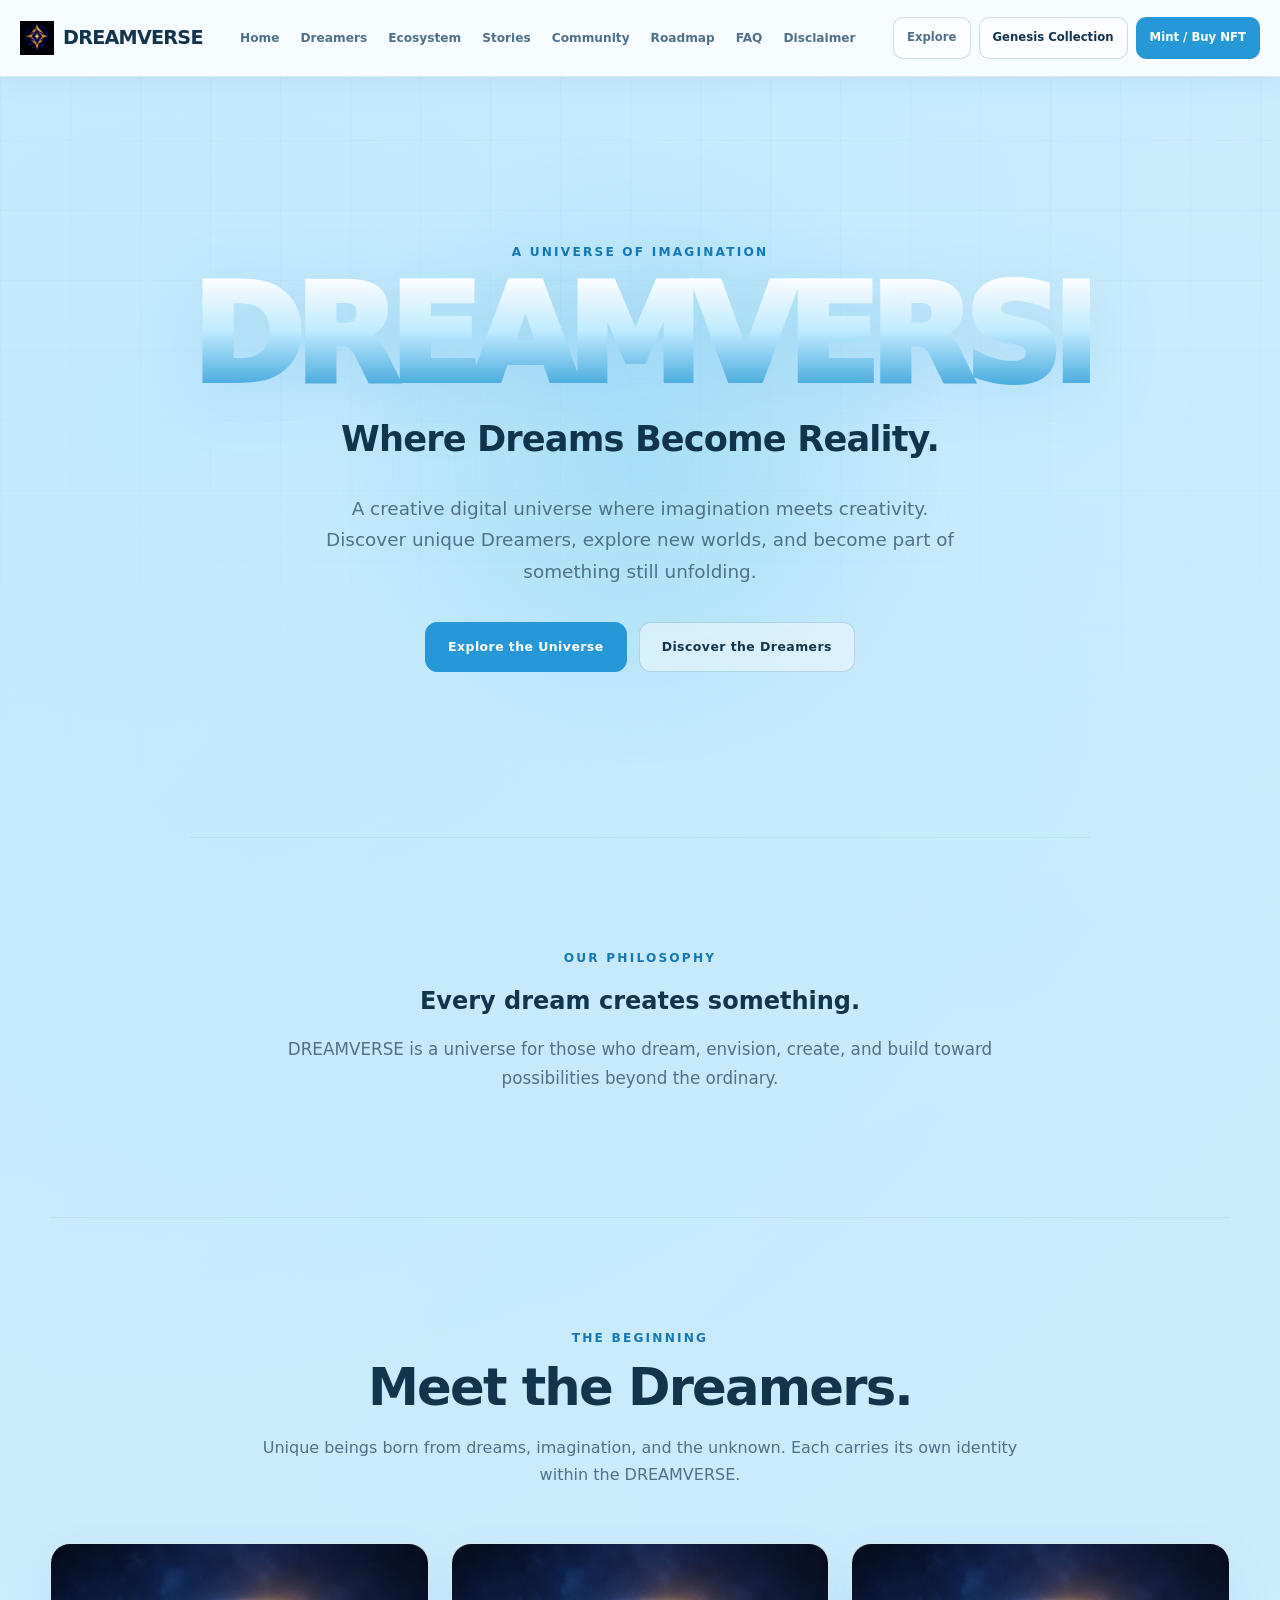
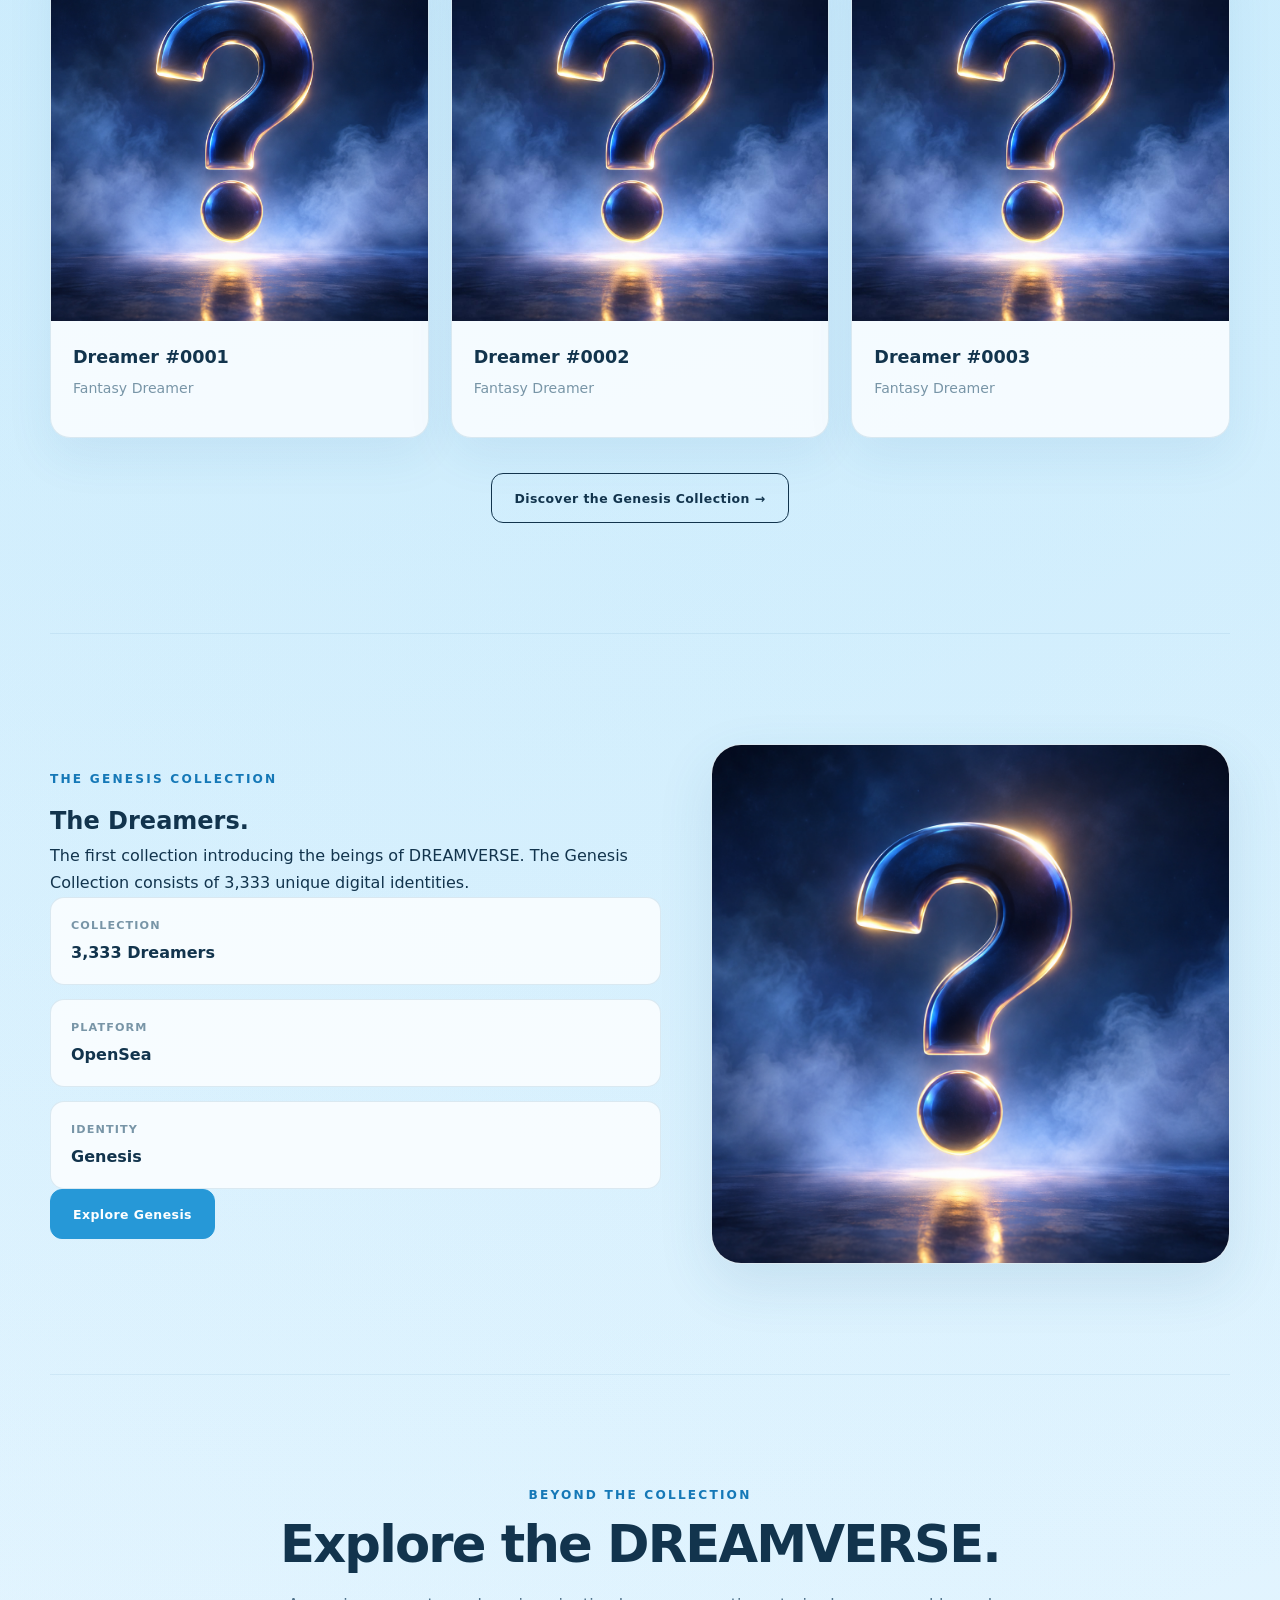
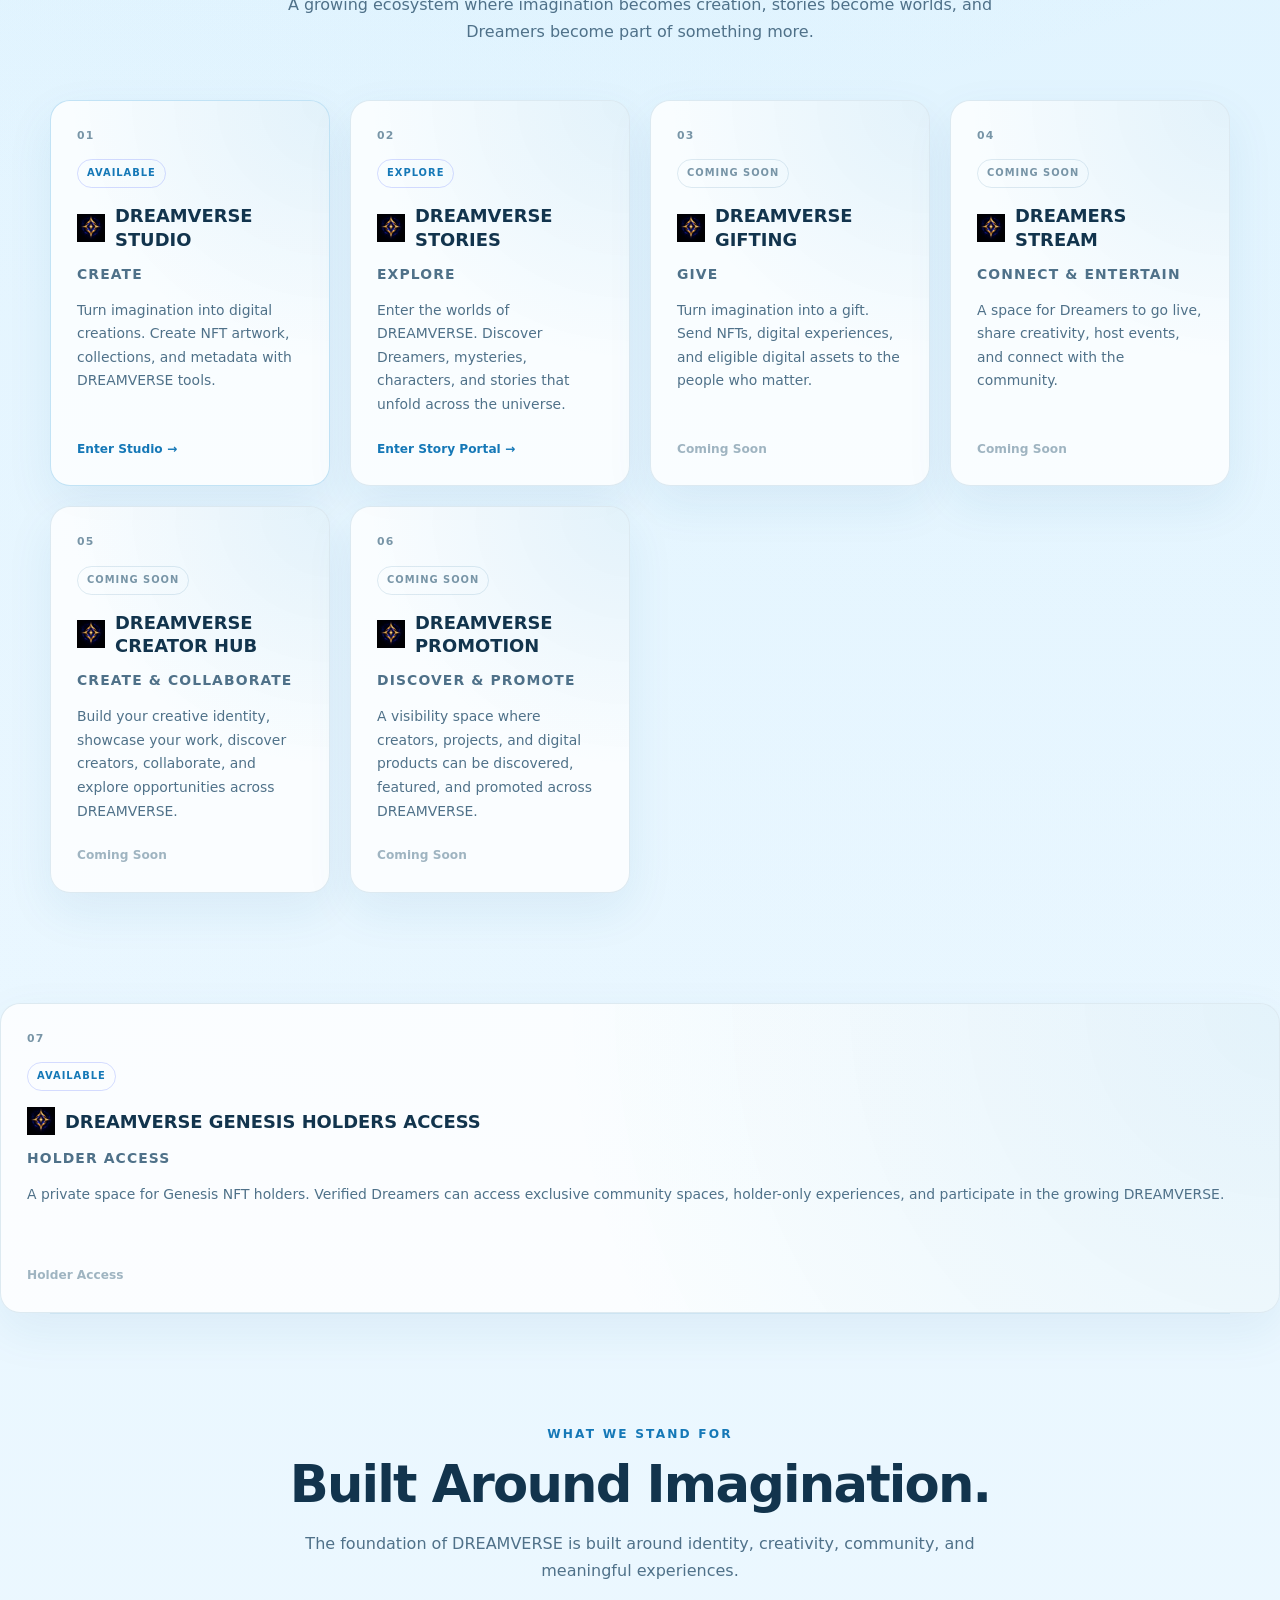
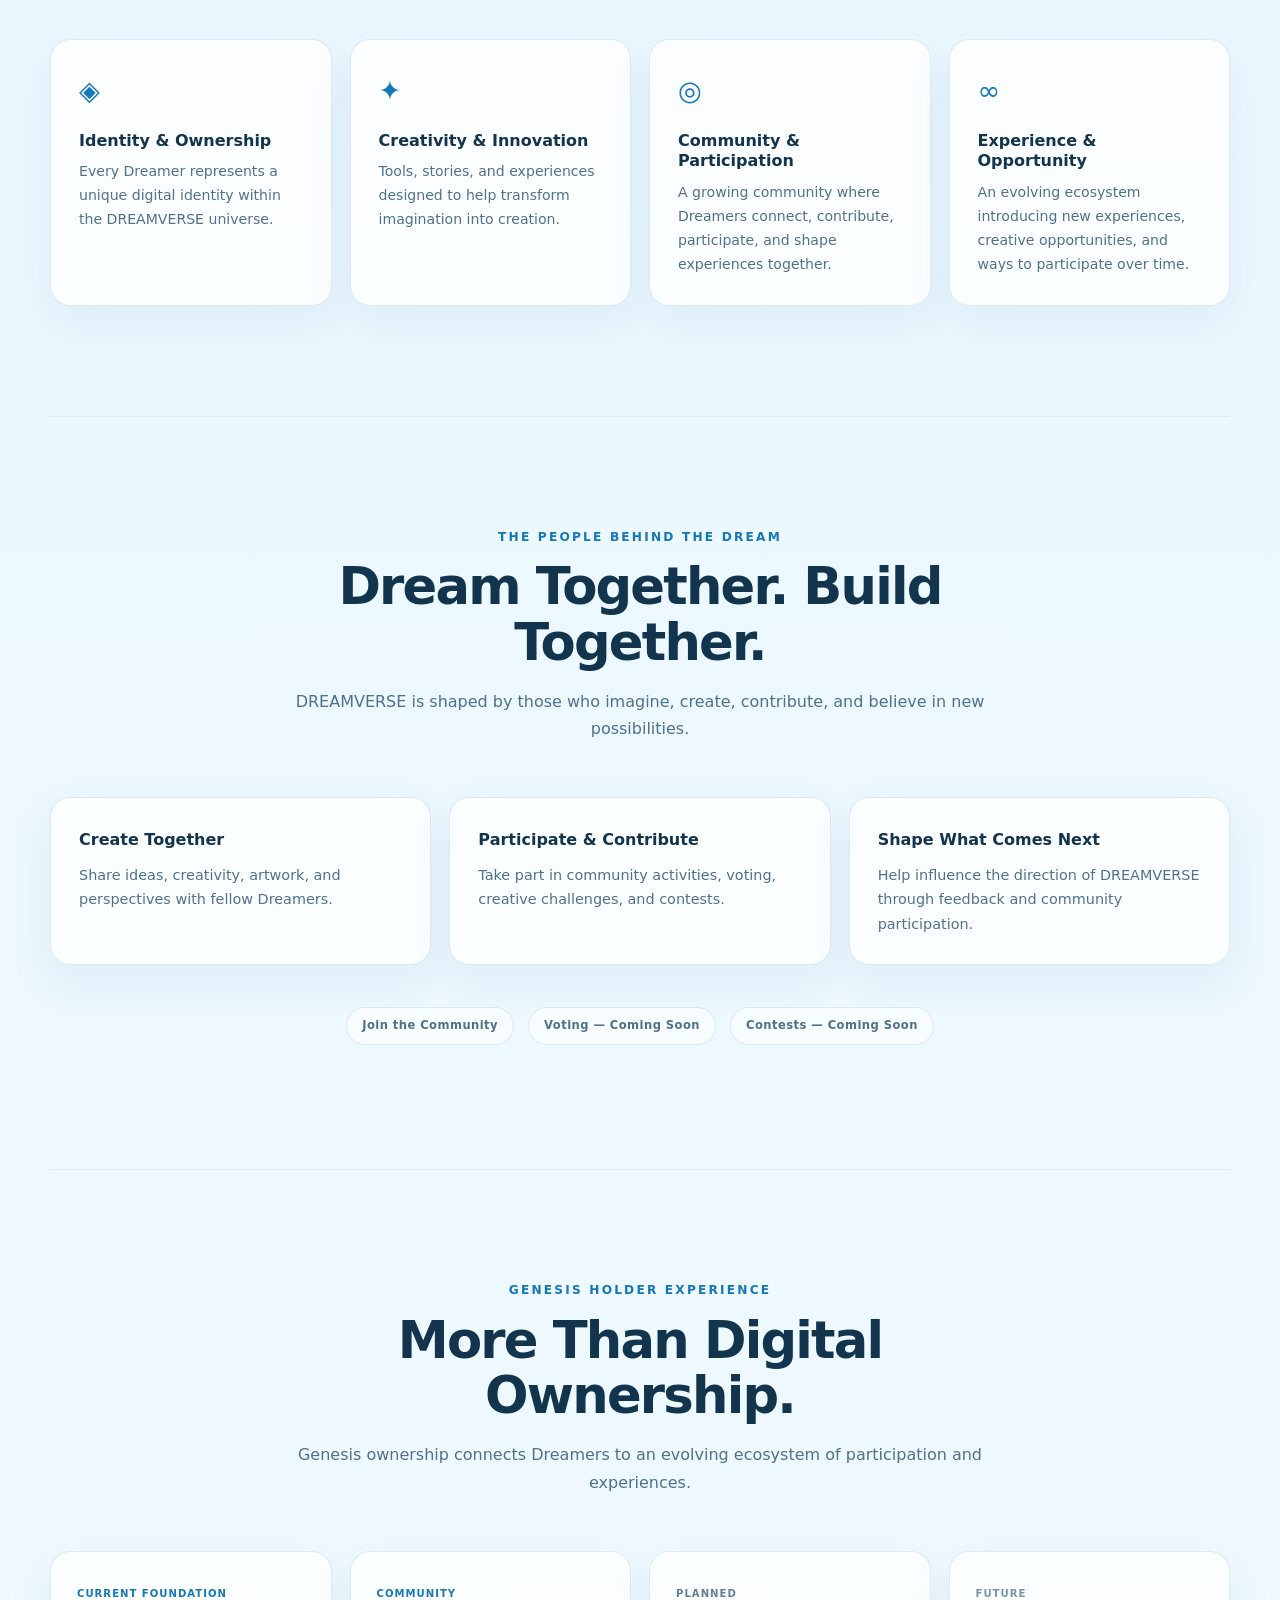
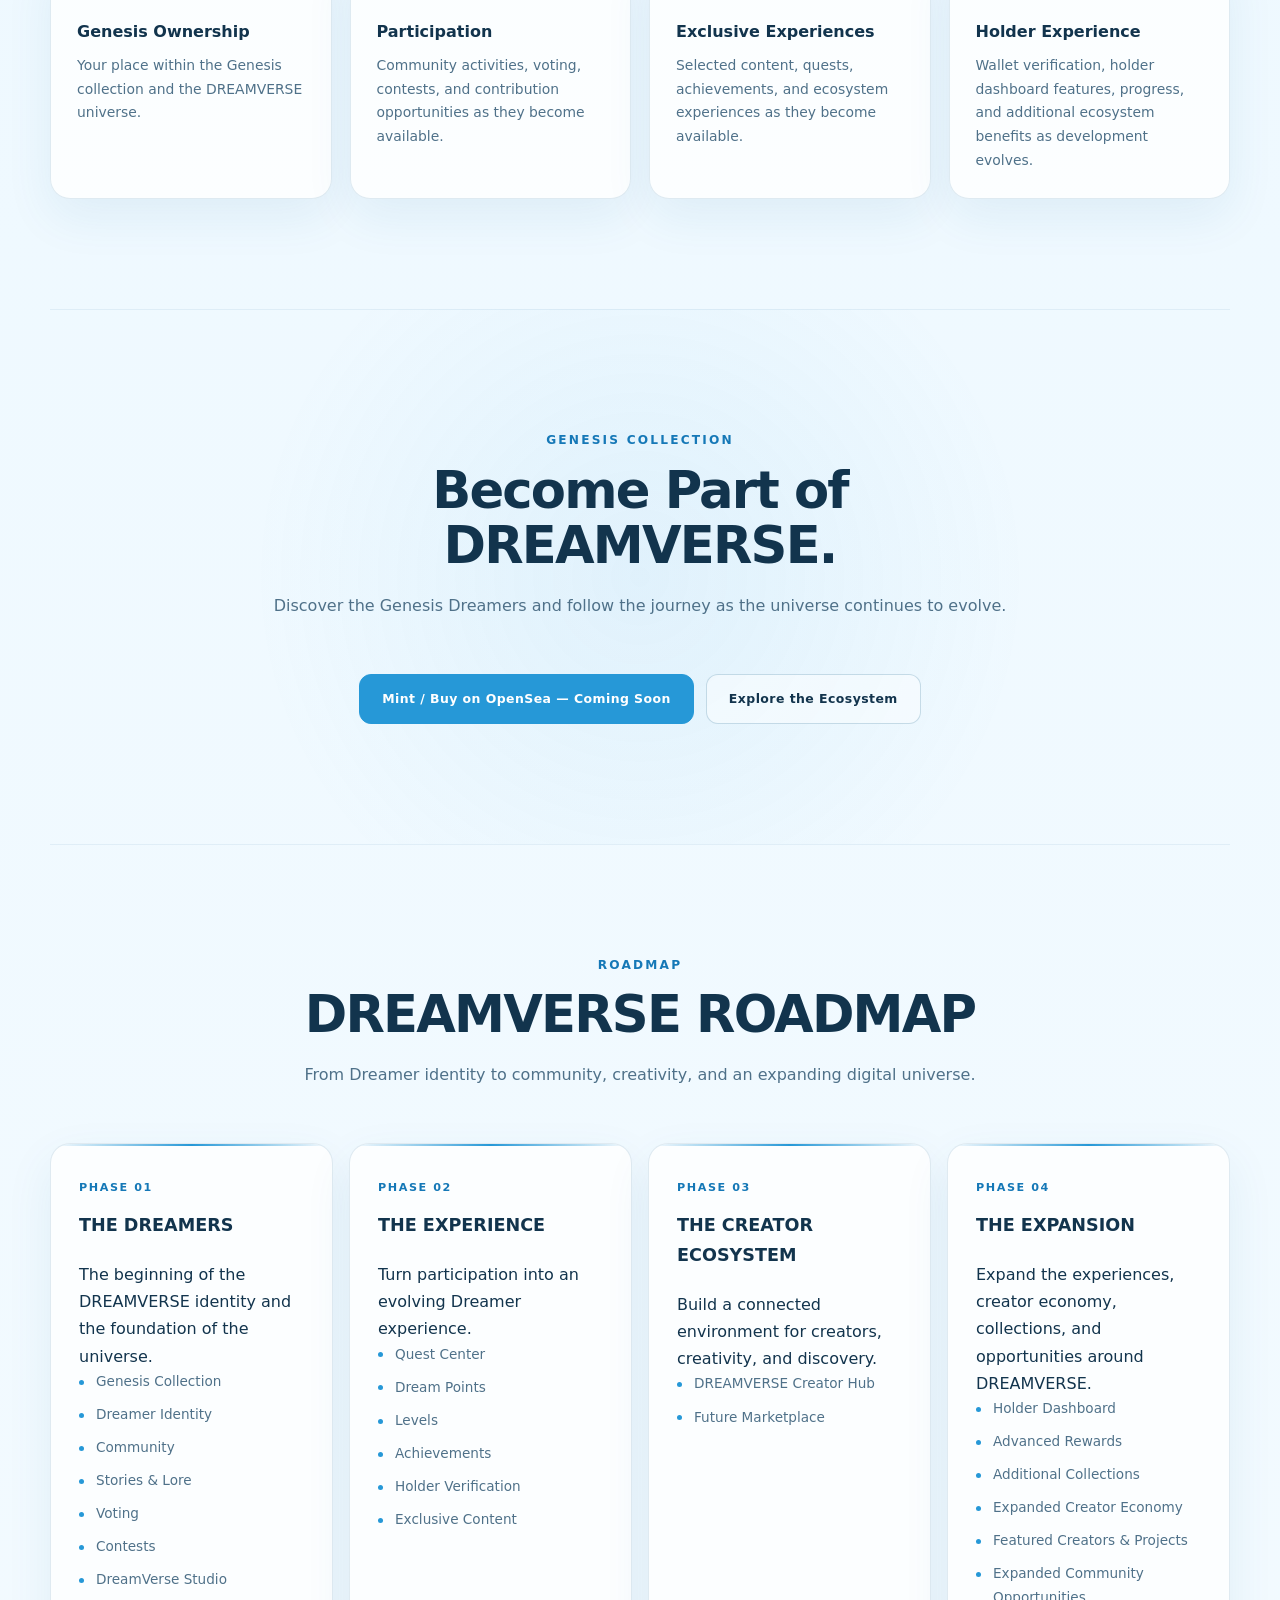
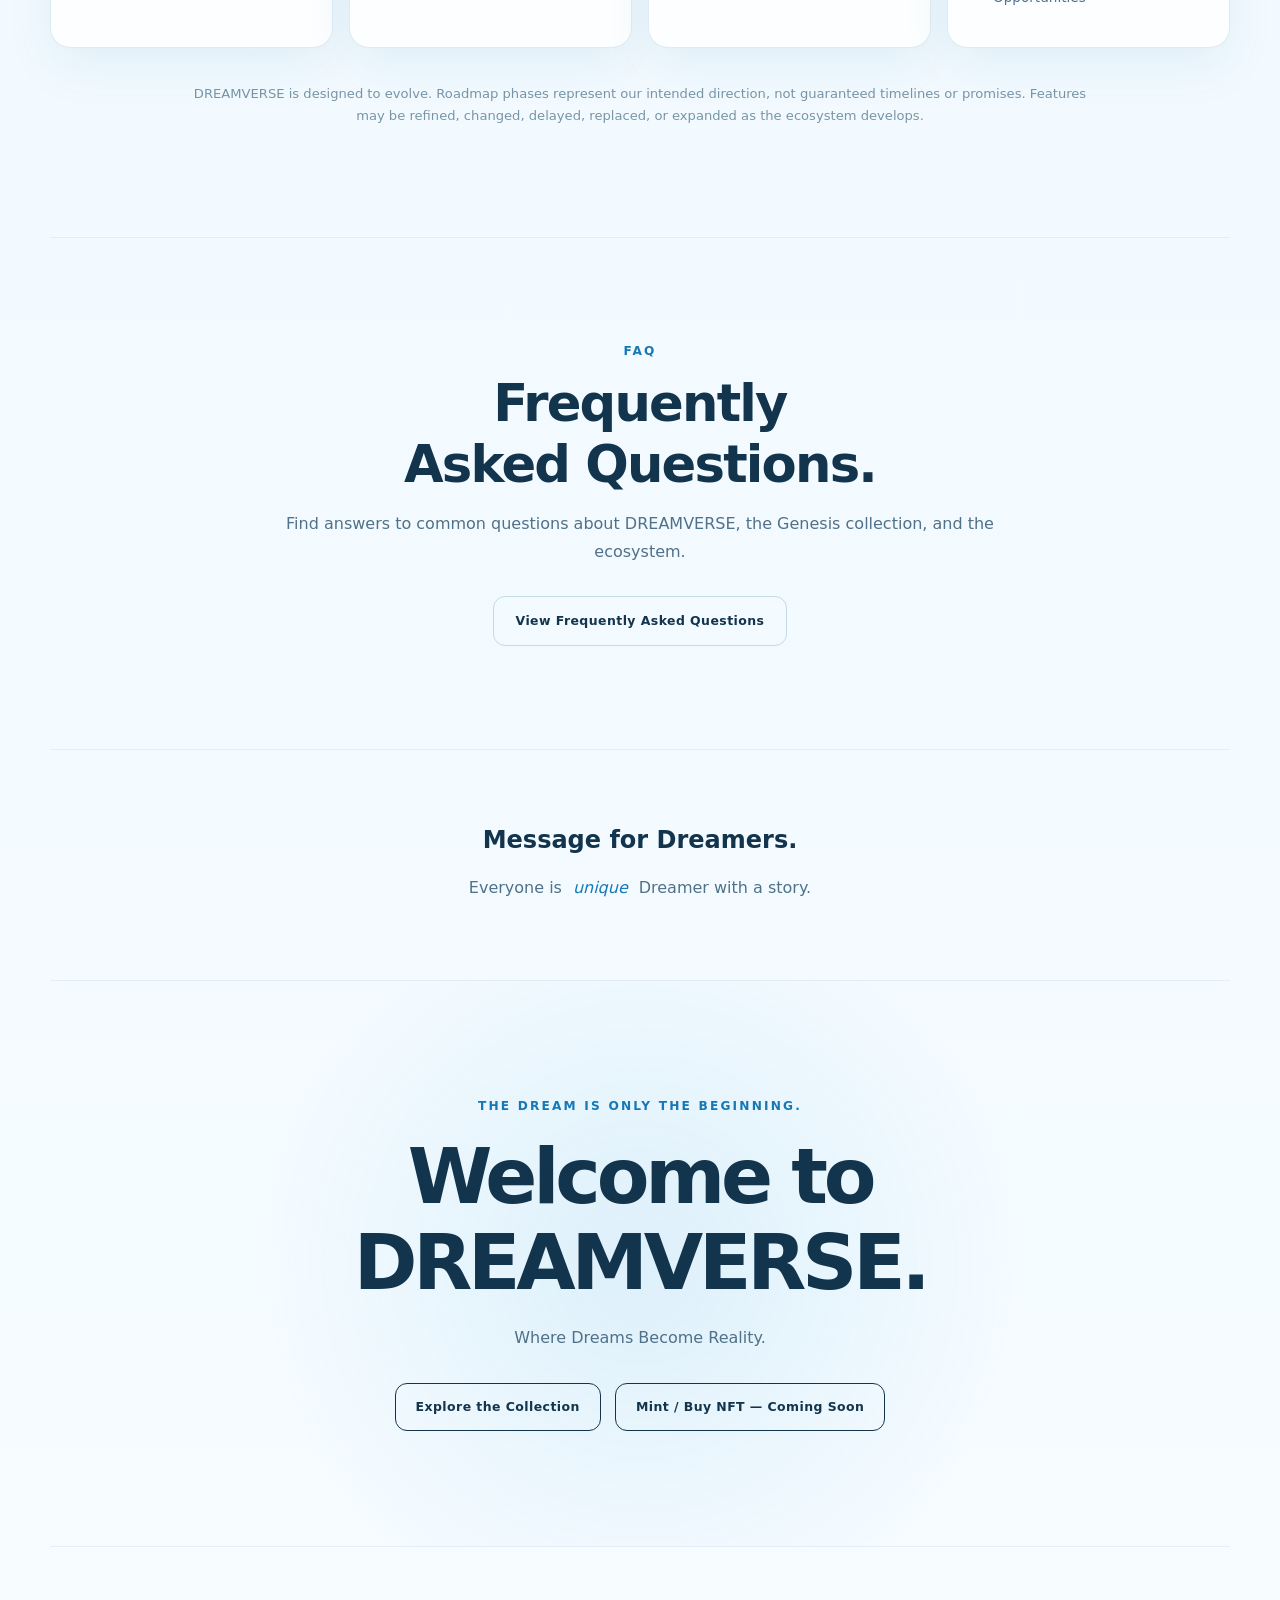
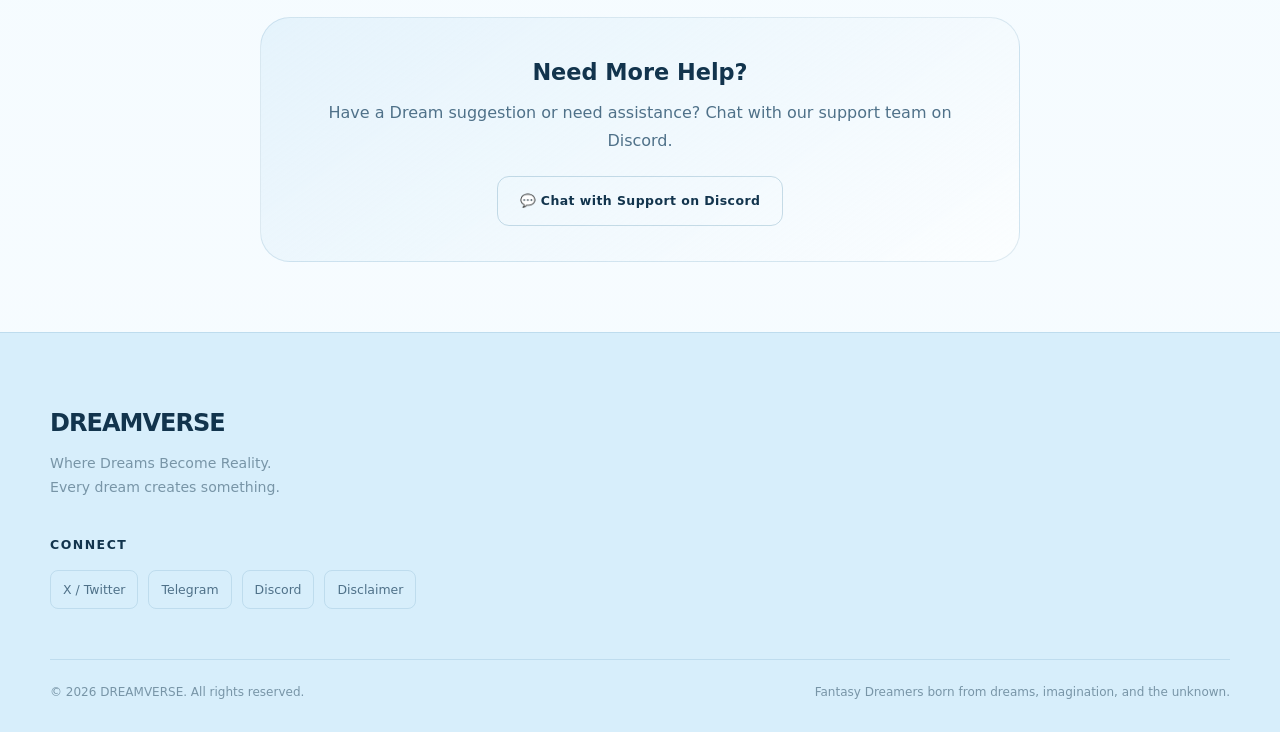
==== commit d7beb12d: "Update index.html" ====
--- a/index.html
+++ b/index.html
@@ -695,6 +695,56 @@
   </div>
 </section>
 
+      <!-- 07 — DREAMVERSE GENESIS HOLDERS ACCESS -->
+<article class="ecosystem-card">
+
+  <span class="ecosystem-number">
+    07
+  </span>
+
+  <span class="ecosystem-status available">
+    AVAILABLE
+  </span>
+
+  <div
+    class="ecosystem-brand"
+    style="display:flex;align-items:center;gap:10px;margin-bottom:12px;"
+  >
+
+    <img
+      src="dreamverse-logo.png"
+      alt=""
+      aria-hidden="true"
+      style="width:28px;height:28px;object-fit:contain;flex:0 0 28px;"
+    />
+
+    <h3 style="margin:0;">
+      DREAMVERSE GENESIS HOLDERS ACCESS
+    </h3>
+
+  </div>
+
+  <p
+    class="ecosystem-type"
+    style="margin-bottom:12px;font-weight:800;letter-spacing:0.08em;text-transform:uppercase;"
+  >
+    HOLDER ACCESS
+  </p>
+
+  <p>
+    A private space for Genesis NFT holders.
+    Verified Dreamers can access exclusive
+    community spaces, holder-only experiences,
+    and participate in the growing DREAMVERSE.
+  </p>
+
+  <span class="ecosystem-link disabled">
+    Holder Access
+  </span>
+
+</article>
+
+      
       <!-- =================================
            FOUNDATION
       ================================== -->
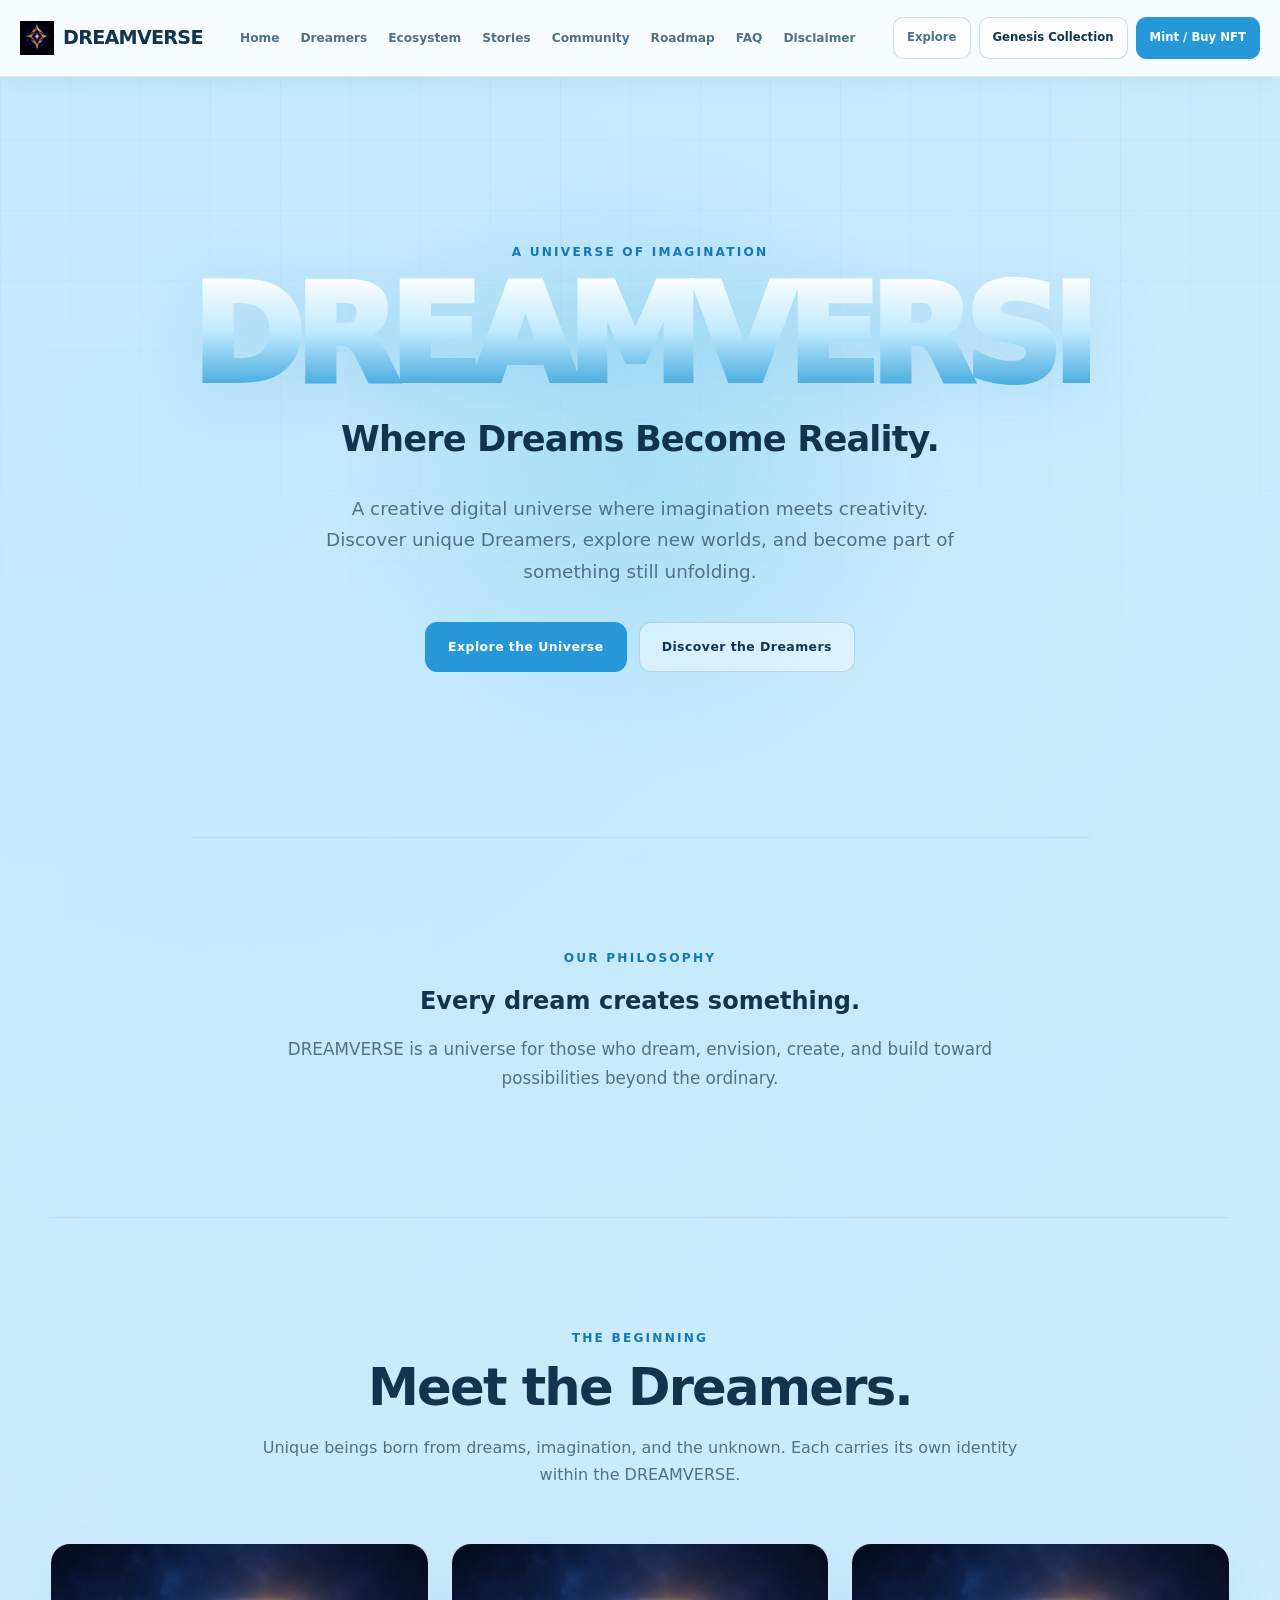
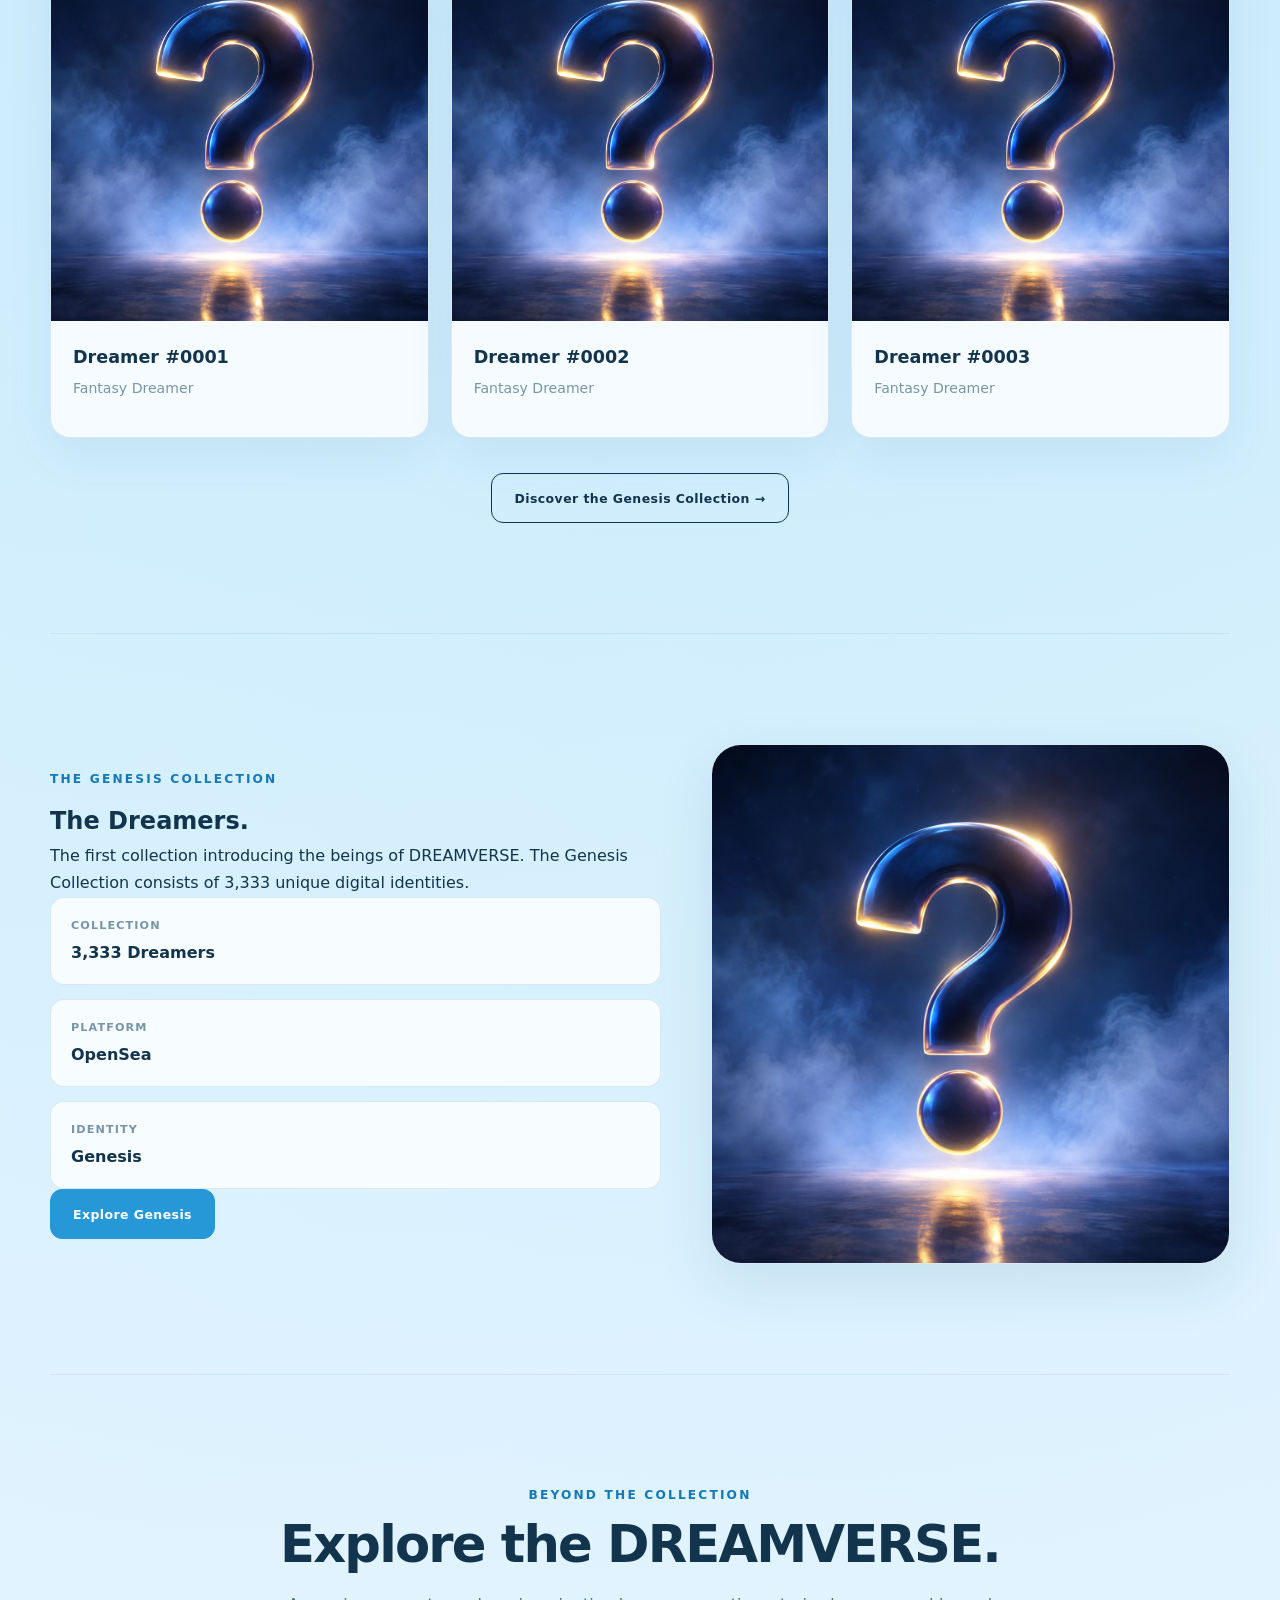
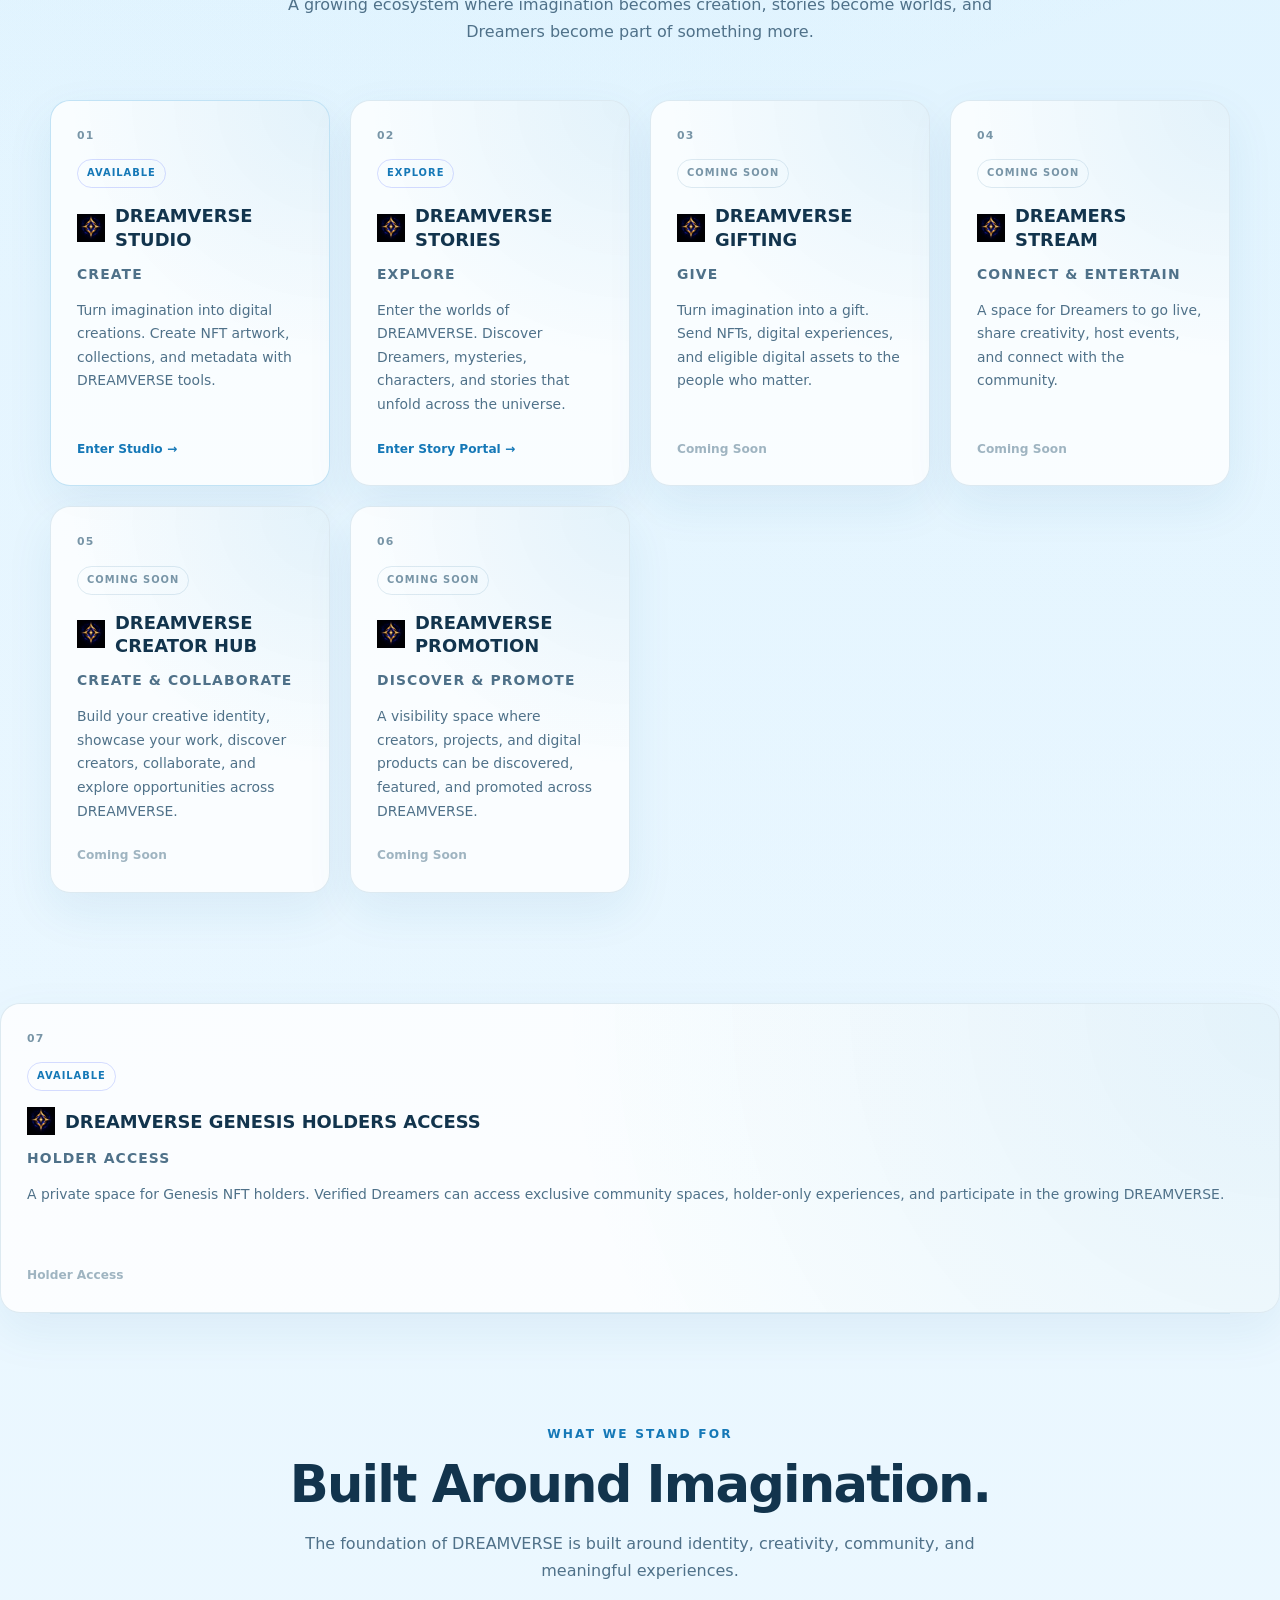
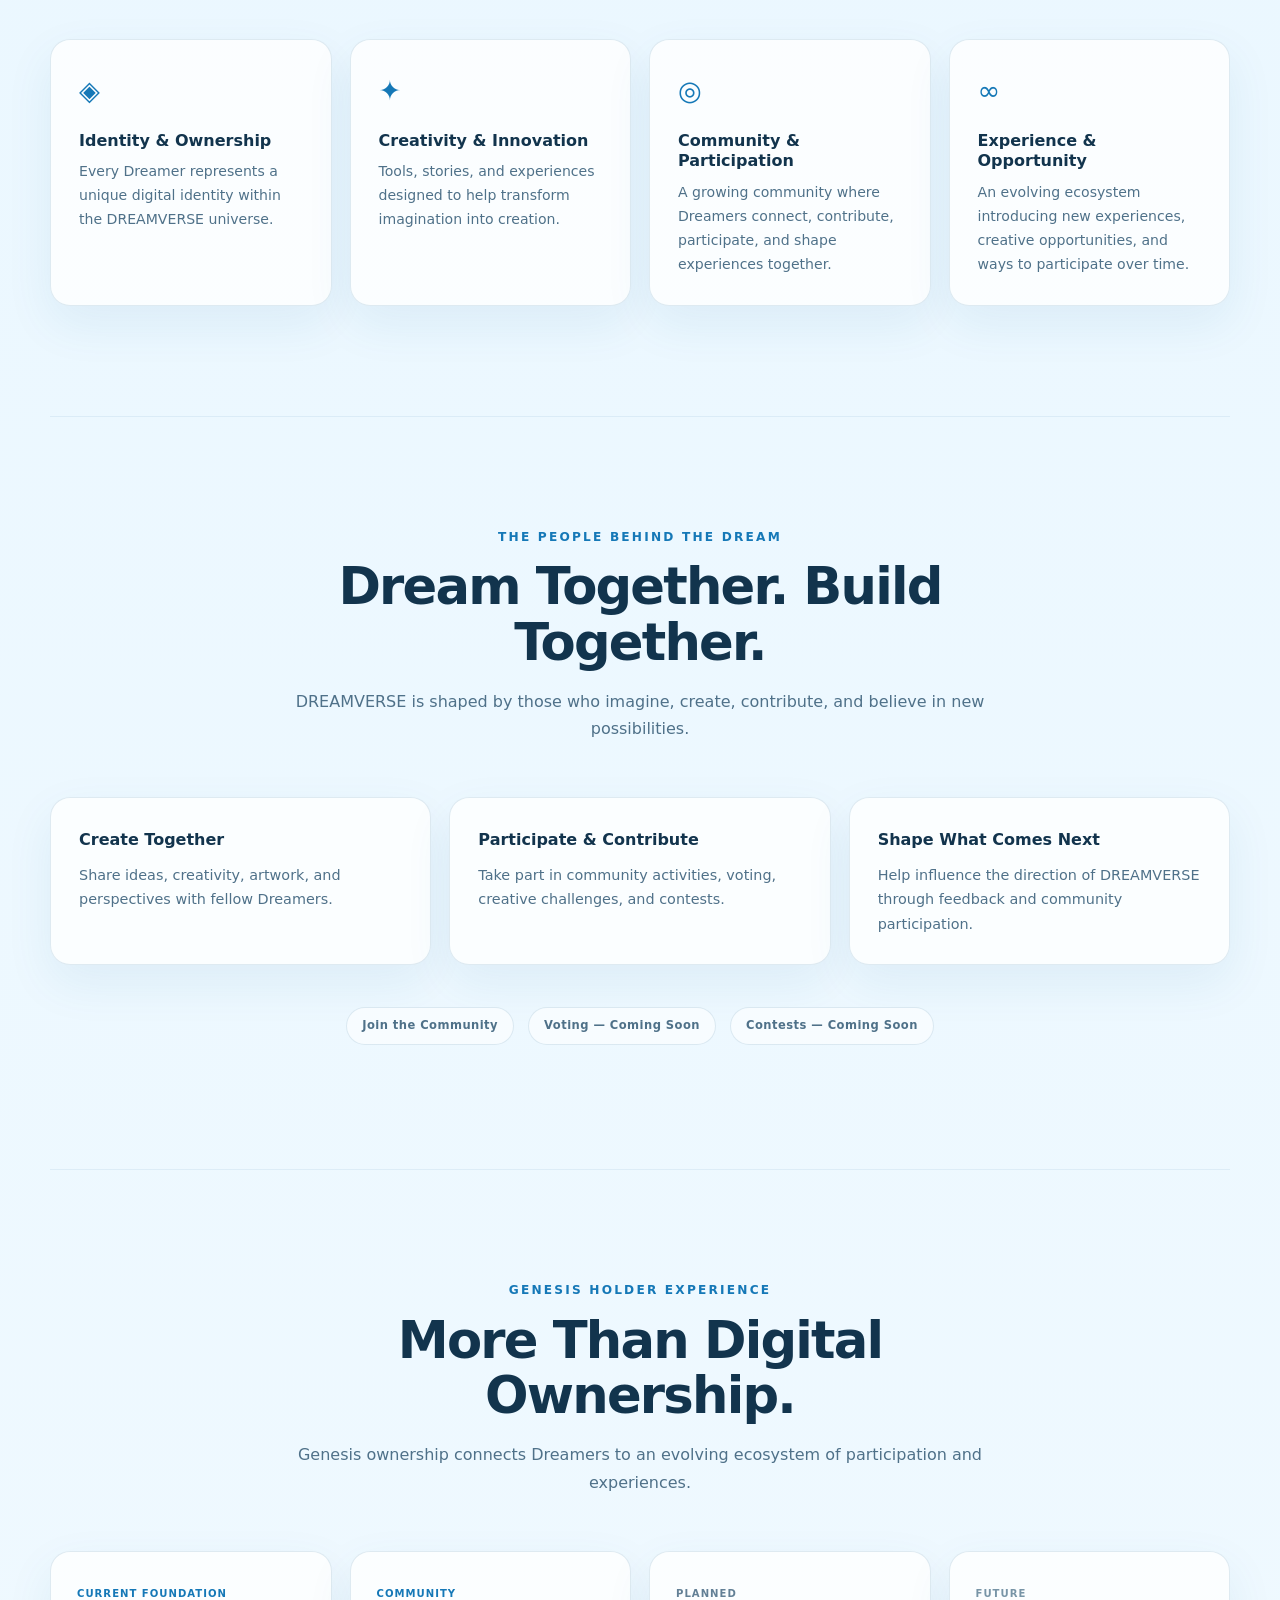
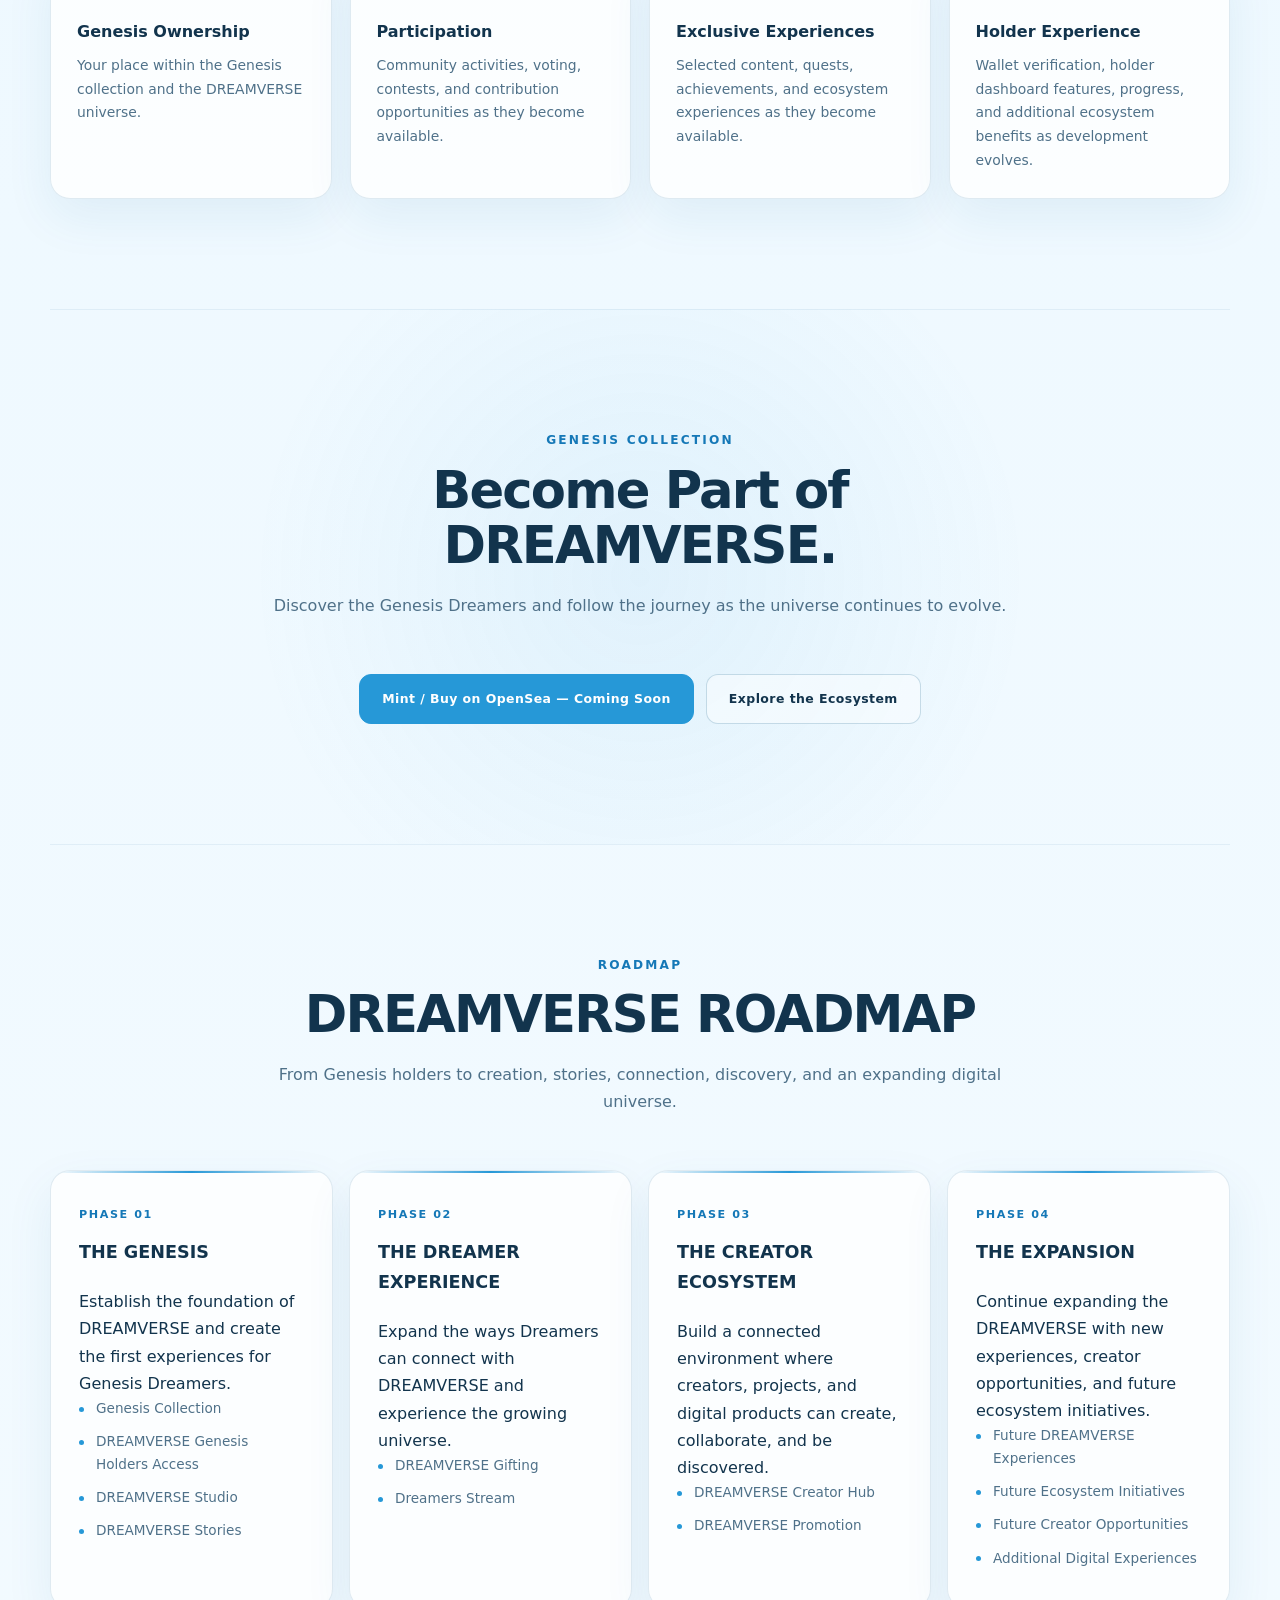
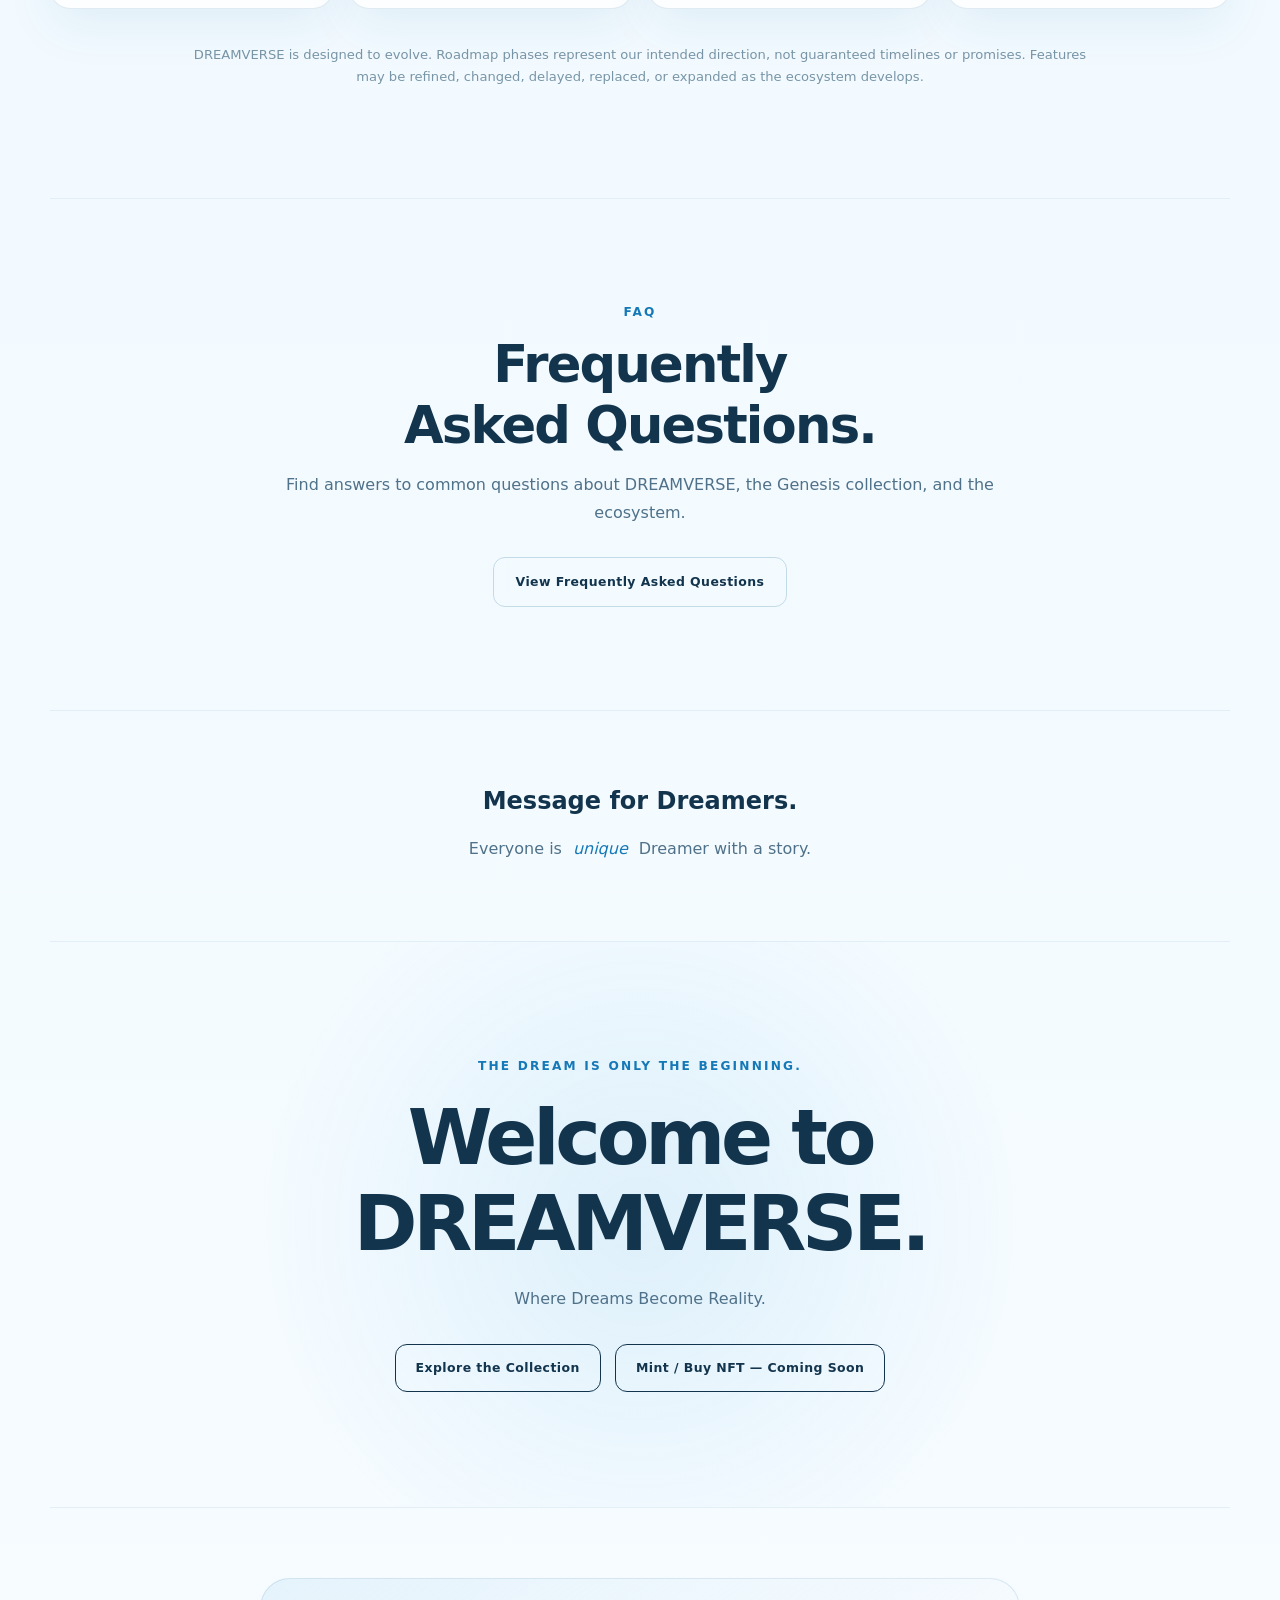
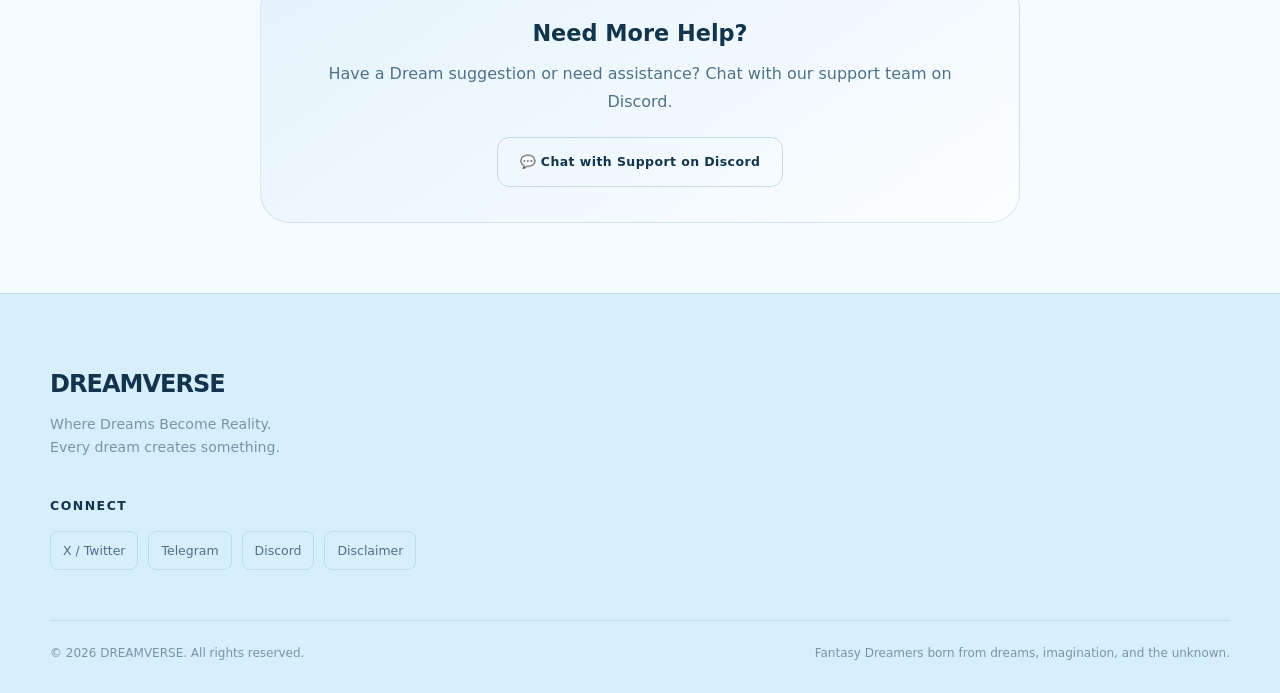
==== commit 44caf826: "Update index.html" ====
--- a/index.html
+++ b/index.html
@@ -1049,202 +1049,179 @@
         </div>
       </section>
 
-      <!-- =================================
-           DREAMVERSE ROADMAP
-      ================================== -->
-      <section
-        id="roadmap"
-        class="roadmap"
-      >
-        <header class="section-header">
-          <p>
-            ROADMAP
-          </p>
-
-          <h2>
-            DREAMVERSE ROADMAP
-          </h2>
-
-          <p>
-            From Dreamer identity to community,
-            creativity, and an expanding digital universe.
-          </p>
-        </header>
-
-        <div class="roadmap-grid">
-          <!-- =================================
-               PHASE 01
-          ================================== -->
-          <article class="roadmap-card">
-            <span class="roadmap-phase">
-              PHASE 01
-            </span>
-
-            <h3>
-              THE DREAMERS
-            </h3>
-
-            <p>
-              The beginning of the DREAMVERSE identity
-              and the foundation of the universe.
-            </p>
-
-            <ul>
-              <li>
-                Genesis Collection
-              </li>
-
-              <li>
-                Dreamer Identity
-              </li>
-
-              <li>
-                Community
-              </li>
-
-              <li>
-                Stories &amp; Lore
-              </li>
-
-              <li>
-                Voting
-              </li>
-
-              <li>
-                Contests
-              </li>
-
-              <li>
-                DreamVerse Studio
-              </li>
-            </ul>
-          </article>
-
-          <!-- =================================
-               PHASE 02
-          ================================== -->
-          <article class="roadmap-card">
-            <span class="roadmap-phase">
-              PHASE 02
-            </span>
-
-            <h3>
-              THE EXPERIENCE
-            </h3>
-
-            <p>
-              Turn participation into an evolving
-              Dreamer experience.
-            </p>
-
-            <ul>
-              <li>
-                Quest Center
-              </li>
-
-              <li>
-                Dream Points
-              </li>
-
-              <li>
-                Levels
-              </li>
-
-              <li>
-                Achievements
-              </li>
-
-              <li>
-                Holder Verification
-              </li>
-
-              <li>
-                Exclusive Content
-              </li>
-            </ul>
-          </article>
-
-          <!-- =================================
-               PHASE 03
-          ================================== -->
-          <article class="roadmap-card">
-            <span class="roadmap-phase">
-              PHASE 03
-            </span>
-
-            <h3>
-              THE CREATOR ECOSYSTEM
-            </h3>
-
-            <p>
-              Build a connected environment for
-              creators, creativity, and discovery.
-            </p>
-
-            <ul>
-              <li>
-                DREAMVERSE Creator Hub
-              </li>
-
-              <li>
-                Future Marketplace
-              </li>
-            </ul>
-          </article>
-
-          <!-- =================================
-               PHASE 04
-          ================================== -->
-          <article class="roadmap-card">
-            <span class="roadmap-phase">
-              PHASE 04
-            </span>
-
-            <h3>
-              THE EXPANSION
-            </h3>
-
-            <p>
-              Expand the experiences, creator economy,
-              collections, and opportunities around DREAMVERSE.
-            </p>
-
-            <ul>
-              <li>
-                Holder Dashboard
-              </li>
-
-              <li>
-                Advanced Rewards
-              </li>
-
-              <li>
-                Additional Collections
-              </li>
-
-              <li>
-                Expanded Creator Economy
-              </li>
-
-              <li>
-                Featured Creators &amp; Projects
-              </li>
-
-              <li>
-                Expanded Community Opportunities
-              </li>
-            </ul>
-          </article>
-        </div>
-
-        <p class="roadmap-note">
-          DREAMVERSE is designed to evolve.
-          Roadmap phases represent our intended direction,
-          not guaranteed timelines or promises.
-          Features may be refined, changed, delayed,
-          replaced, or expanded as the ecosystem develops.
-        </p>
-      </section>
+<!-- =================================
+     DREAMVERSE ROADMAP
+================================== -->
+<section
+  id="roadmap"
+  class="roadmap"
+>
+  <header class="section-header">
+    <p>
+      ROADMAP
+    </p>
+
+    <h2>
+      DREAMVERSE ROADMAP
+    </h2>
+
+    <p>
+      From Genesis holders to creation, stories,
+      connection, discovery, and an expanding
+      digital universe.
+    </p>
+  </header>
+
+
+  <div class="roadmap-grid">
+
+    <!-- =================================
+         PHASE 01
+    ================================== -->
+    <article class="roadmap-card">
+      <span class="roadmap-phase">
+        PHASE 01
+      </span>
+
+      <h3>
+        THE GENESIS
+      </h3>
+
+      <p>
+        Establish the foundation of DREAMVERSE
+        and create the first experiences for
+        Genesis Dreamers.
+      </p>
+
+      <ul>
+        <li>
+          Genesis Collection
+        </li>
+
+        <li>
+          DREAMVERSE Genesis Holders Access
+        </li>
+
+        <li>
+          DREAMVERSE Studio
+        </li>
+
+        <li>
+          DREAMVERSE Stories
+        </li>
+      </ul>
+    </article>
+
+
+    <!-- =================================
+         PHASE 02
+    ================================== -->
+    <article class="roadmap-card">
+      <span class="roadmap-phase">
+        PHASE 02
+      </span>
+
+      <h3>
+        THE DREAMER EXPERIENCE
+      </h3>
+
+      <p>
+        Expand the ways Dreamers can connect
+        with DREAMVERSE and experience the
+        growing universe.
+      </p>
+
+      <ul>
+        <li>
+          DREAMVERSE Gifting
+        </li>
+
+        <li>
+          Dreamers Stream
+        </li>
+      </ul>
+    </article>
+
+
+    <!-- =================================
+         PHASE 03
+    ================================== -->
+    <article class="roadmap-card">
+      <span class="roadmap-phase">
+        PHASE 03
+      </span>
+
+      <h3>
+        THE CREATOR ECOSYSTEM
+      </h3>
+
+      <p>
+        Build a connected environment where
+        creators, projects, and digital products
+        can create, collaborate, and be discovered.
+      </p>
+
+      <ul>
+        <li>
+          DREAMVERSE Creator Hub
+        </li>
+
+        <li>
+          DREAMVERSE Promotion
+        </li>
+      </ul>
+    </article>
+
+
+    <!-- =================================
+         PHASE 04
+    ================================== -->
+    <article class="roadmap-card">
+      <span class="roadmap-phase">
+        PHASE 04
+      </span>
+
+      <h3>
+        THE EXPANSION
+      </h3>
+
+      <p>
+        Continue expanding the DREAMVERSE with
+        new experiences, creator opportunities,
+        and future ecosystem initiatives.
+      </p>
+
+      <ul>
+        <li>
+          Future DREAMVERSE Experiences
+        </li>
+
+        <li>
+          Future Ecosystem Initiatives
+        </li>
+
+        <li>
+          Future Creator Opportunities
+        </li>
+
+        <li>
+          Additional Digital Experiences
+        </li>
+      </ul>
+    </article>
+
+  </div>
+
+
+  <p class="roadmap-note">
+    DREAMVERSE is designed to evolve.
+    Roadmap phases represent our intended direction,
+    not guaranteed timelines or promises.
+    Features may be refined, changed, delayed,
+    replaced, or expanded as the ecosystem develops.
+  </p>
+
+</section>   
 
       <!-- =================================
            FAQ
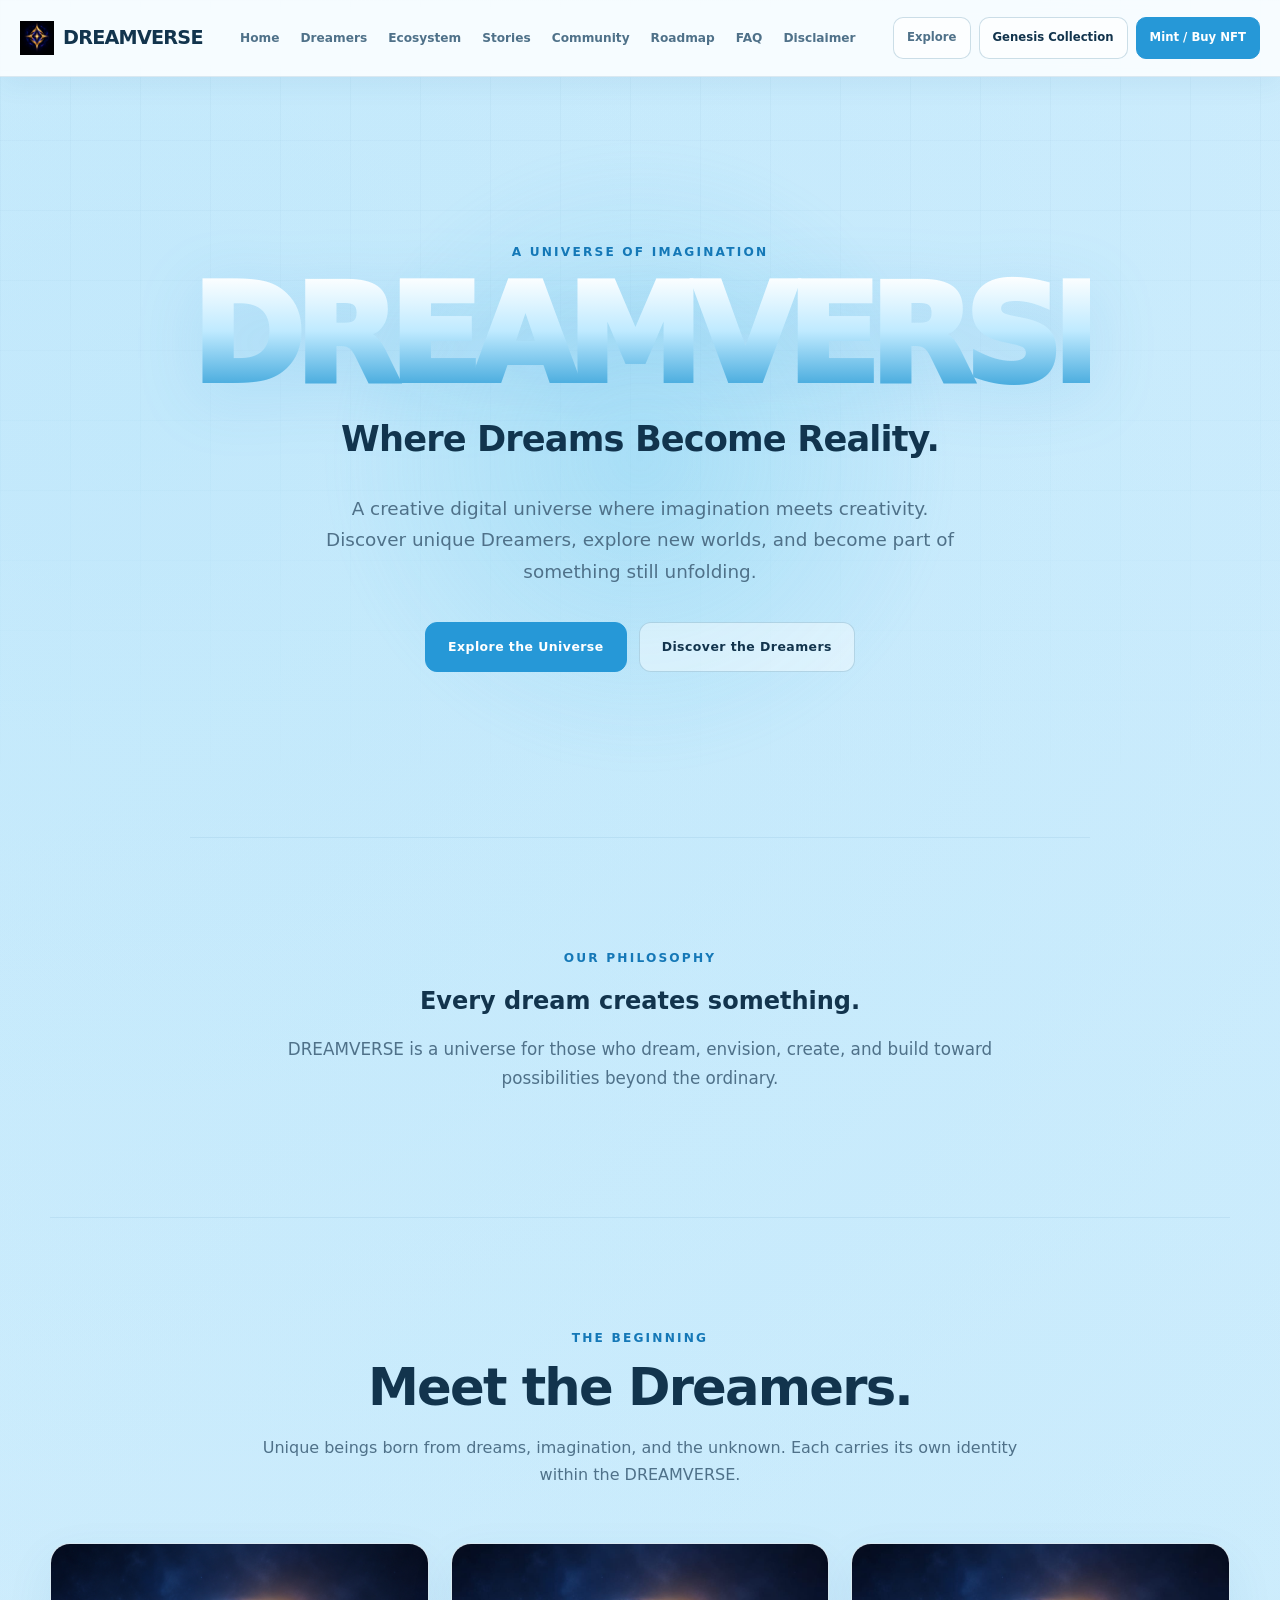
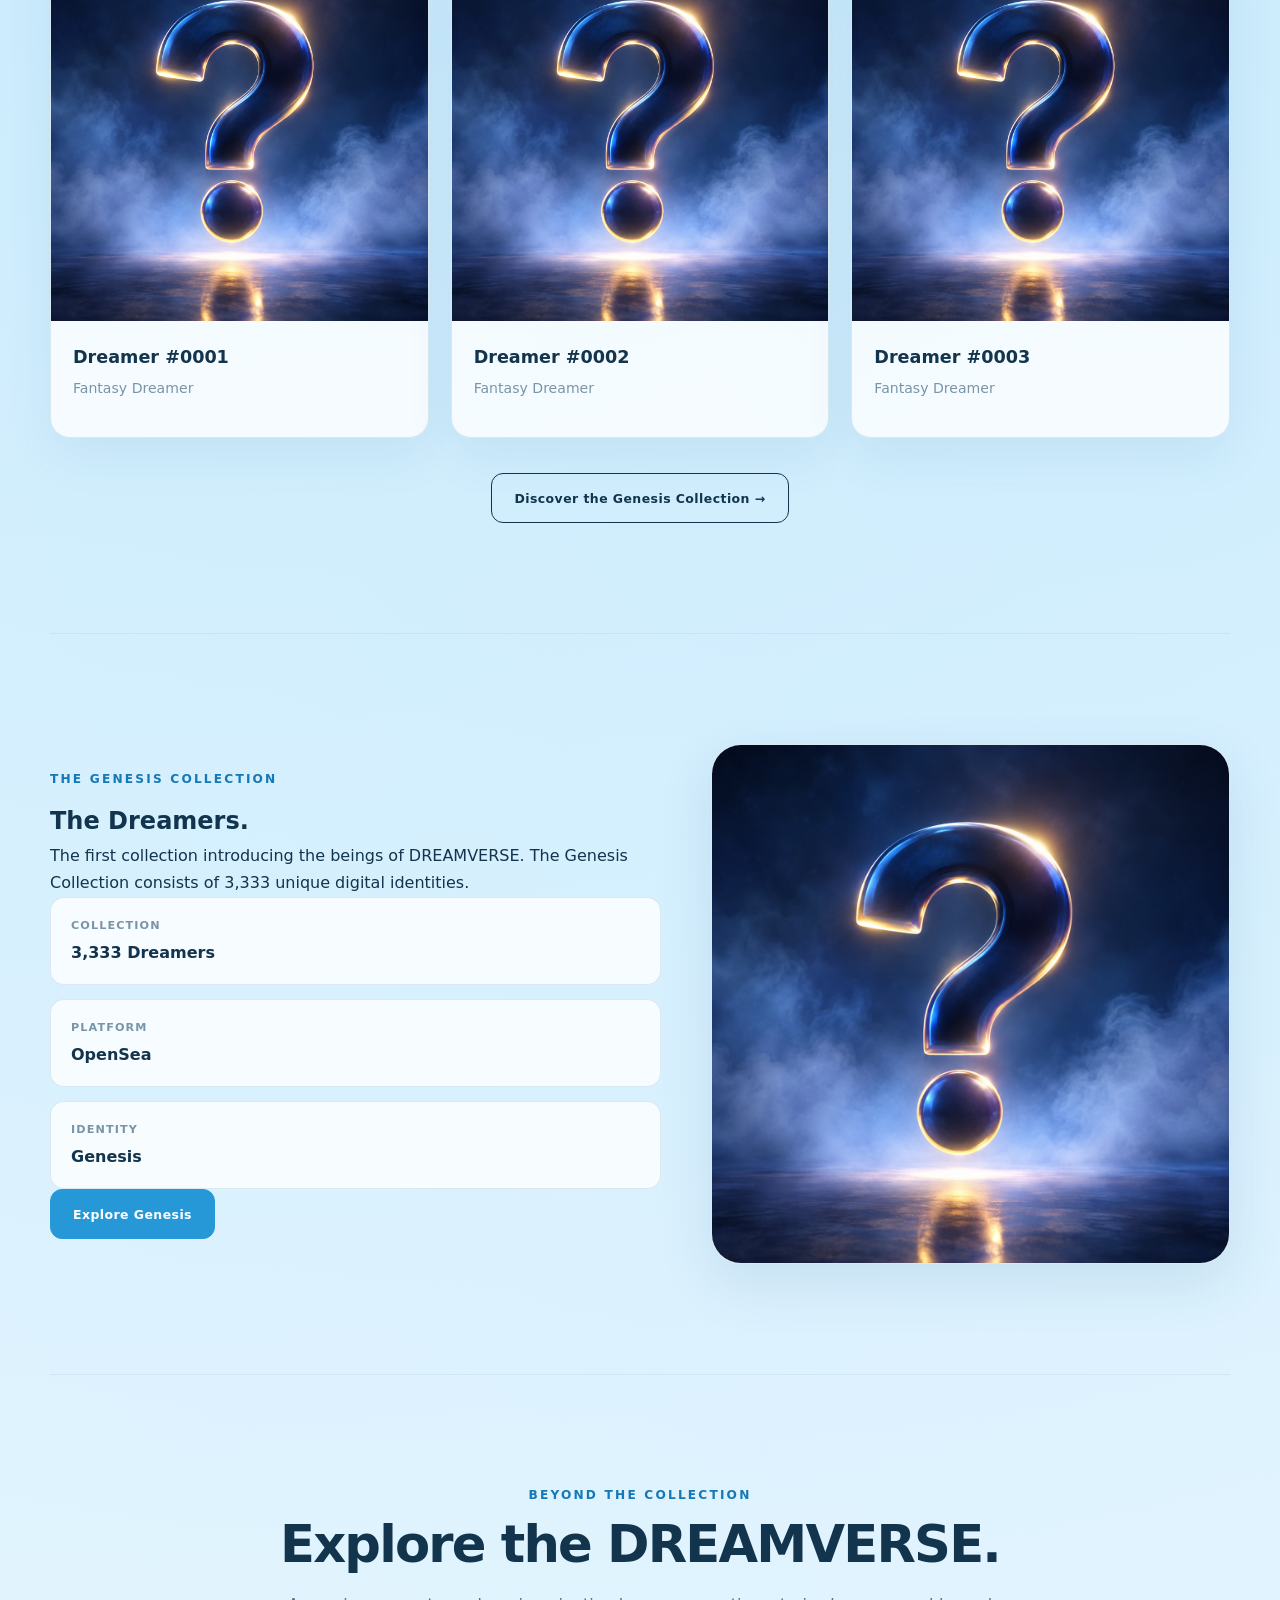
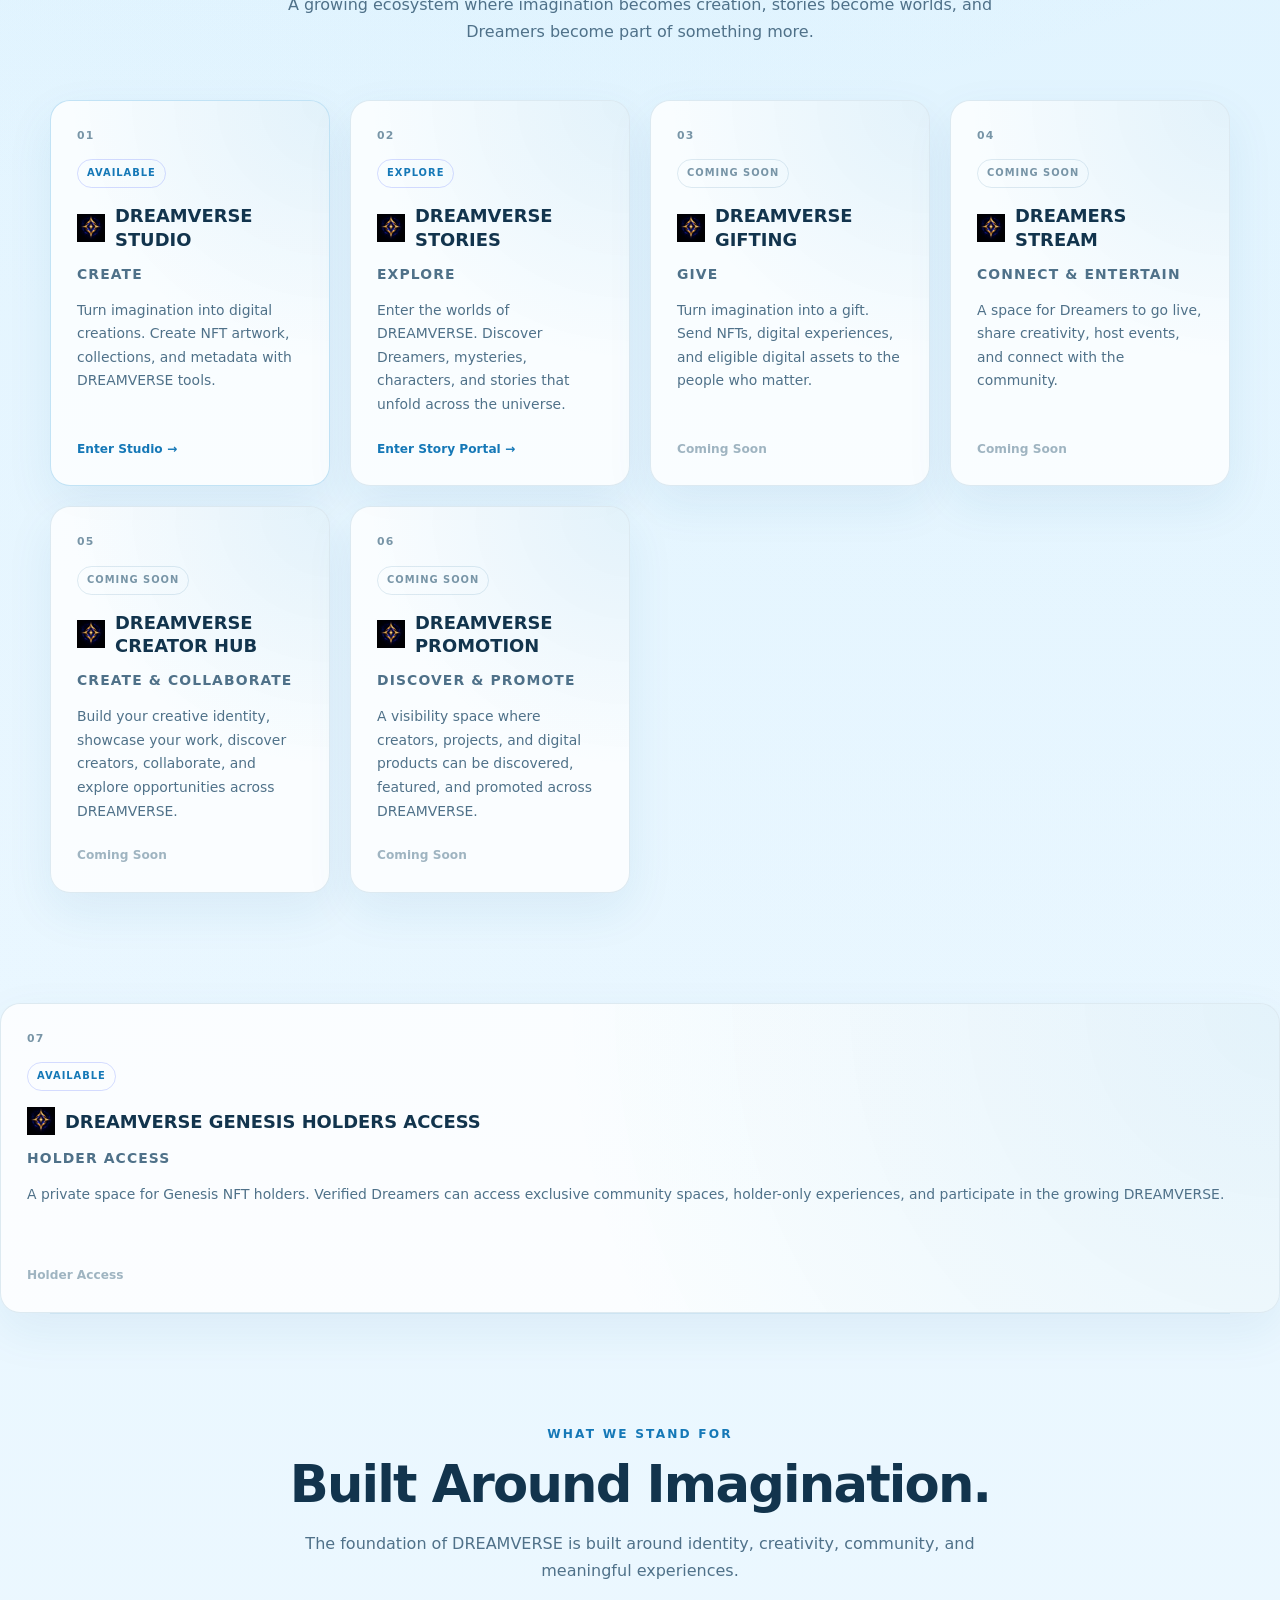
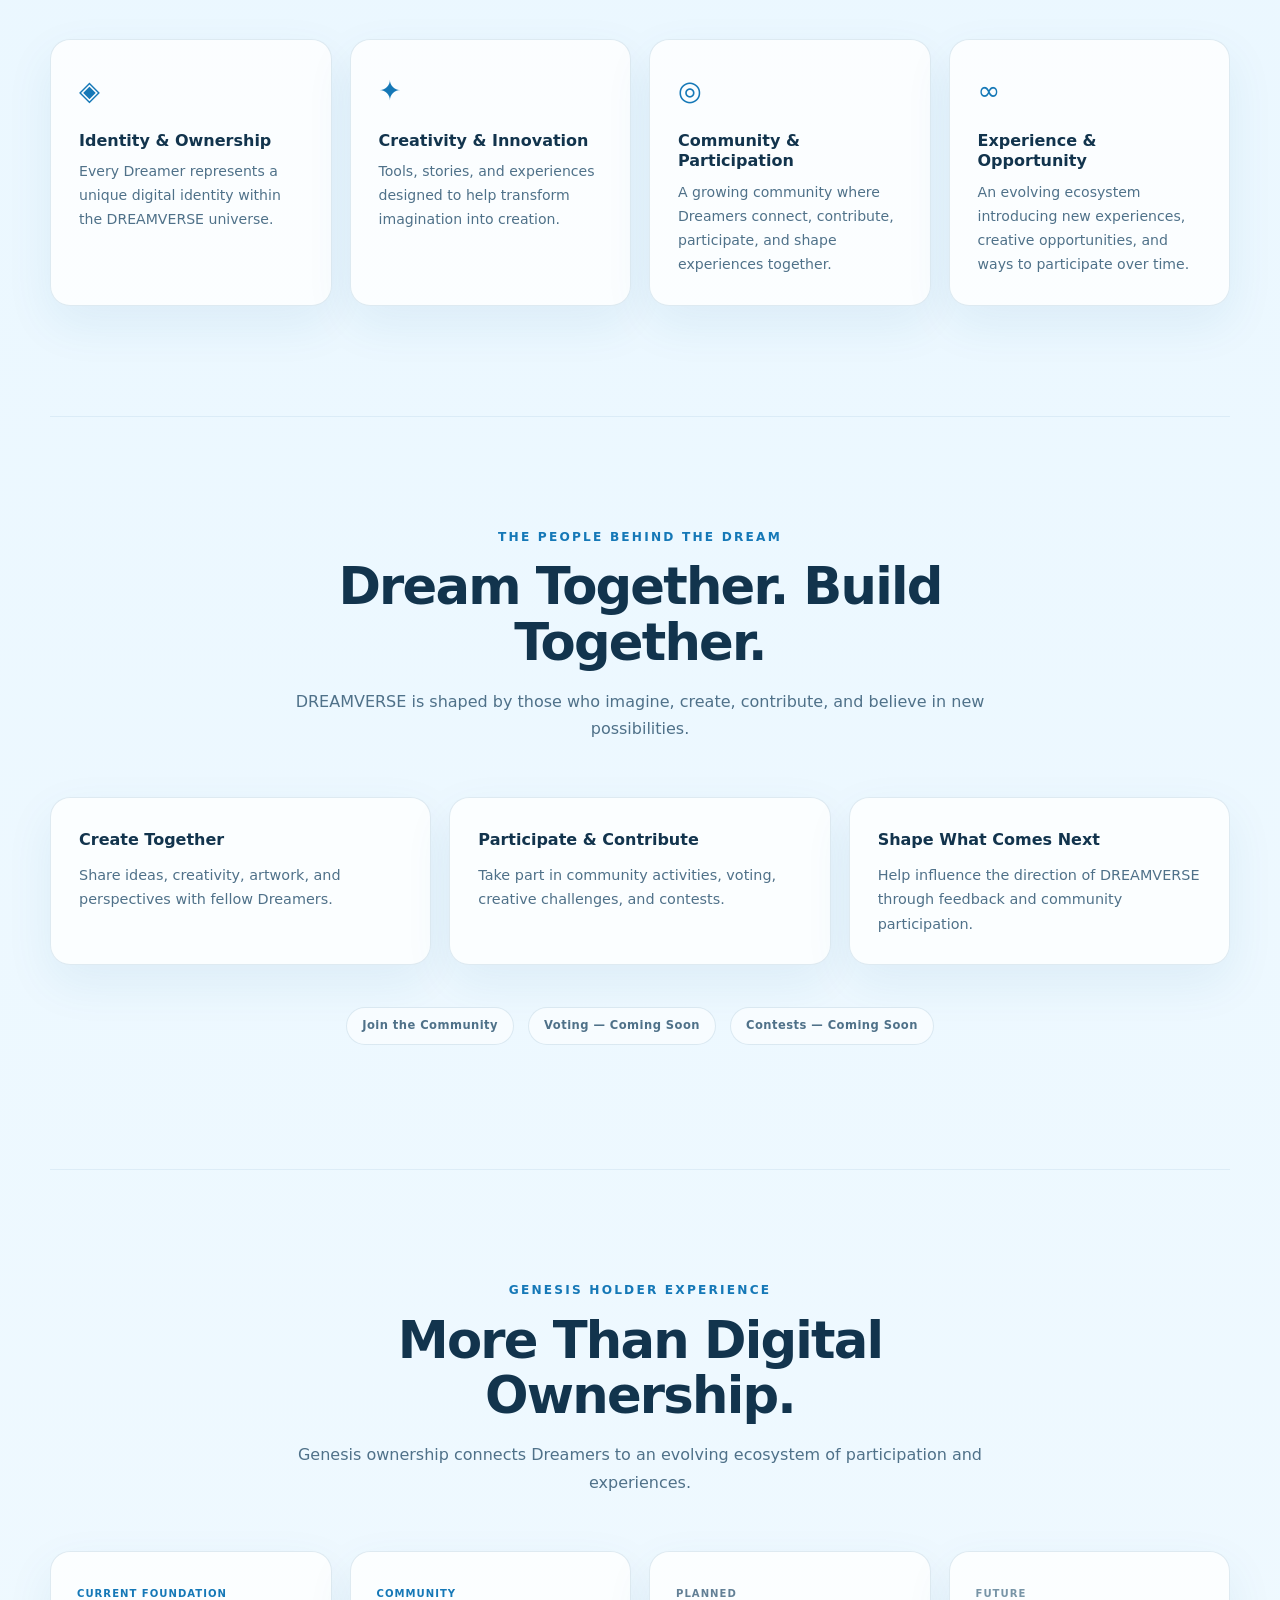
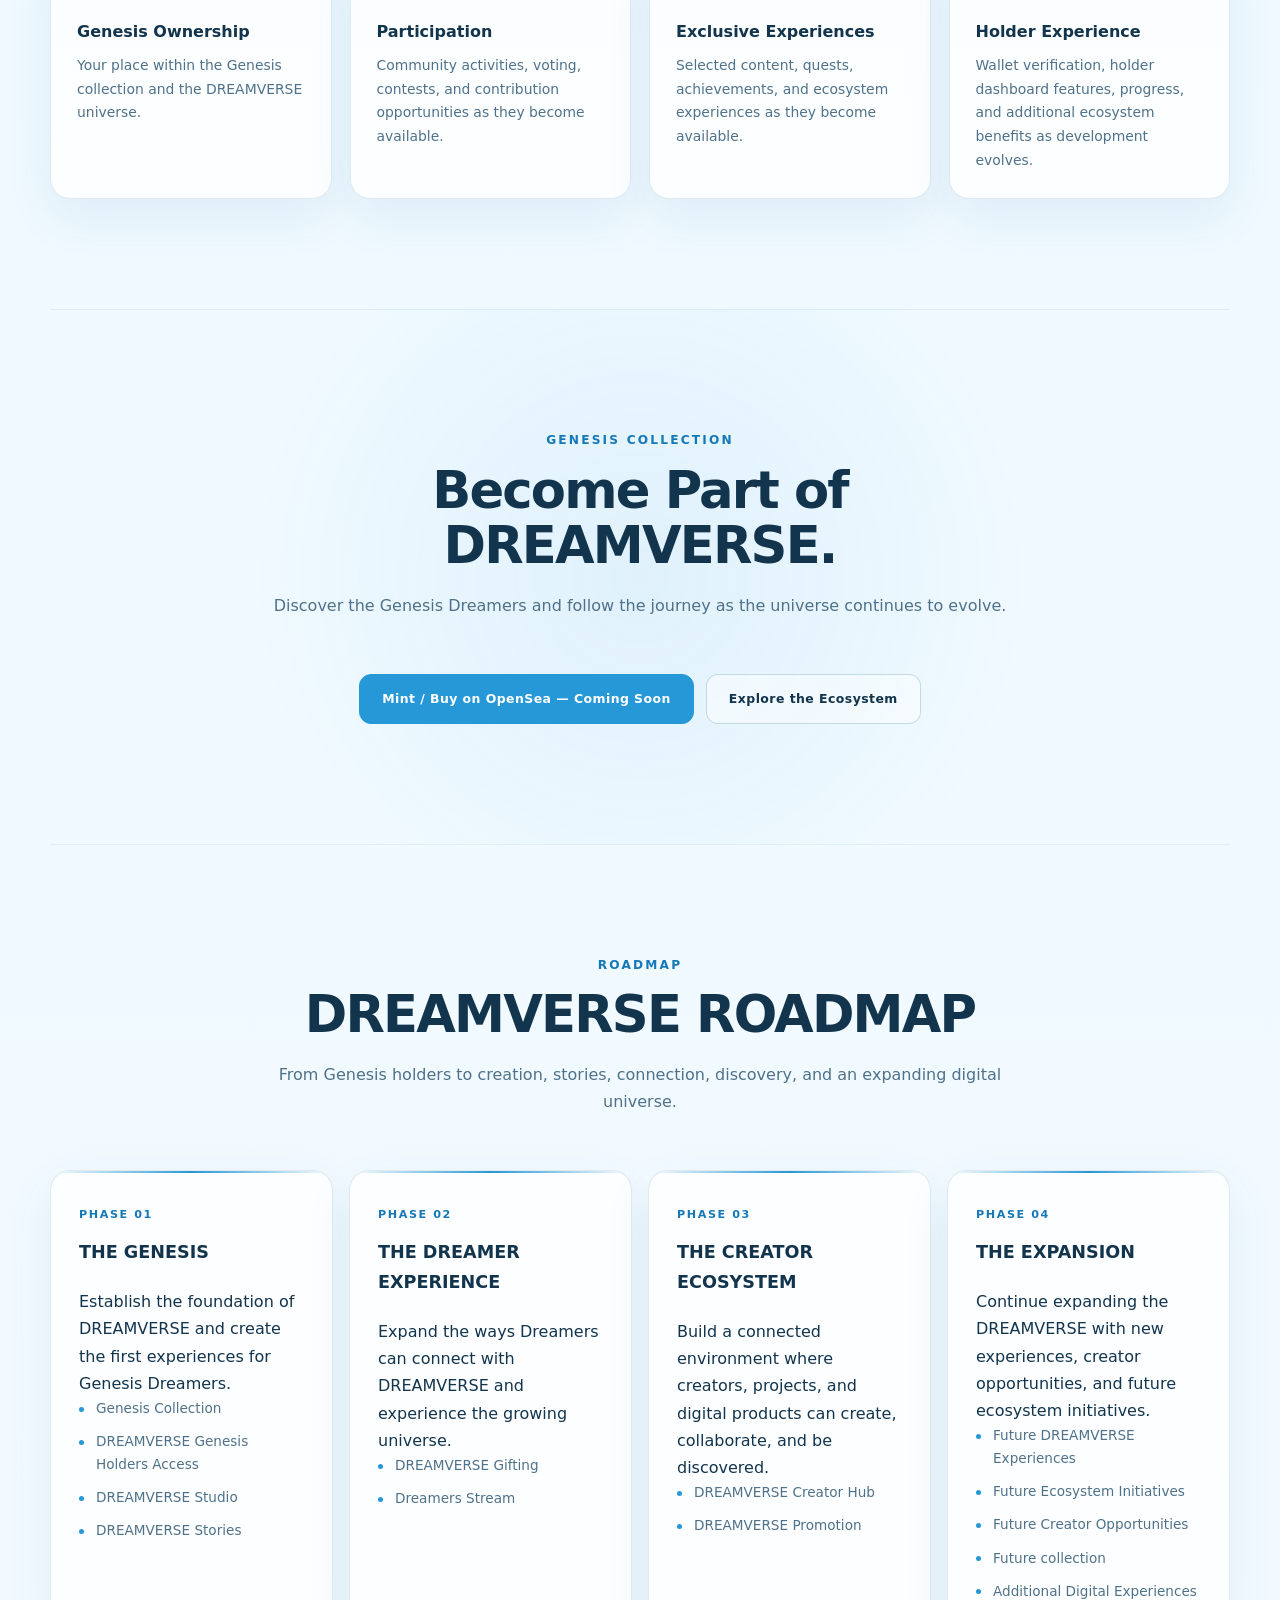
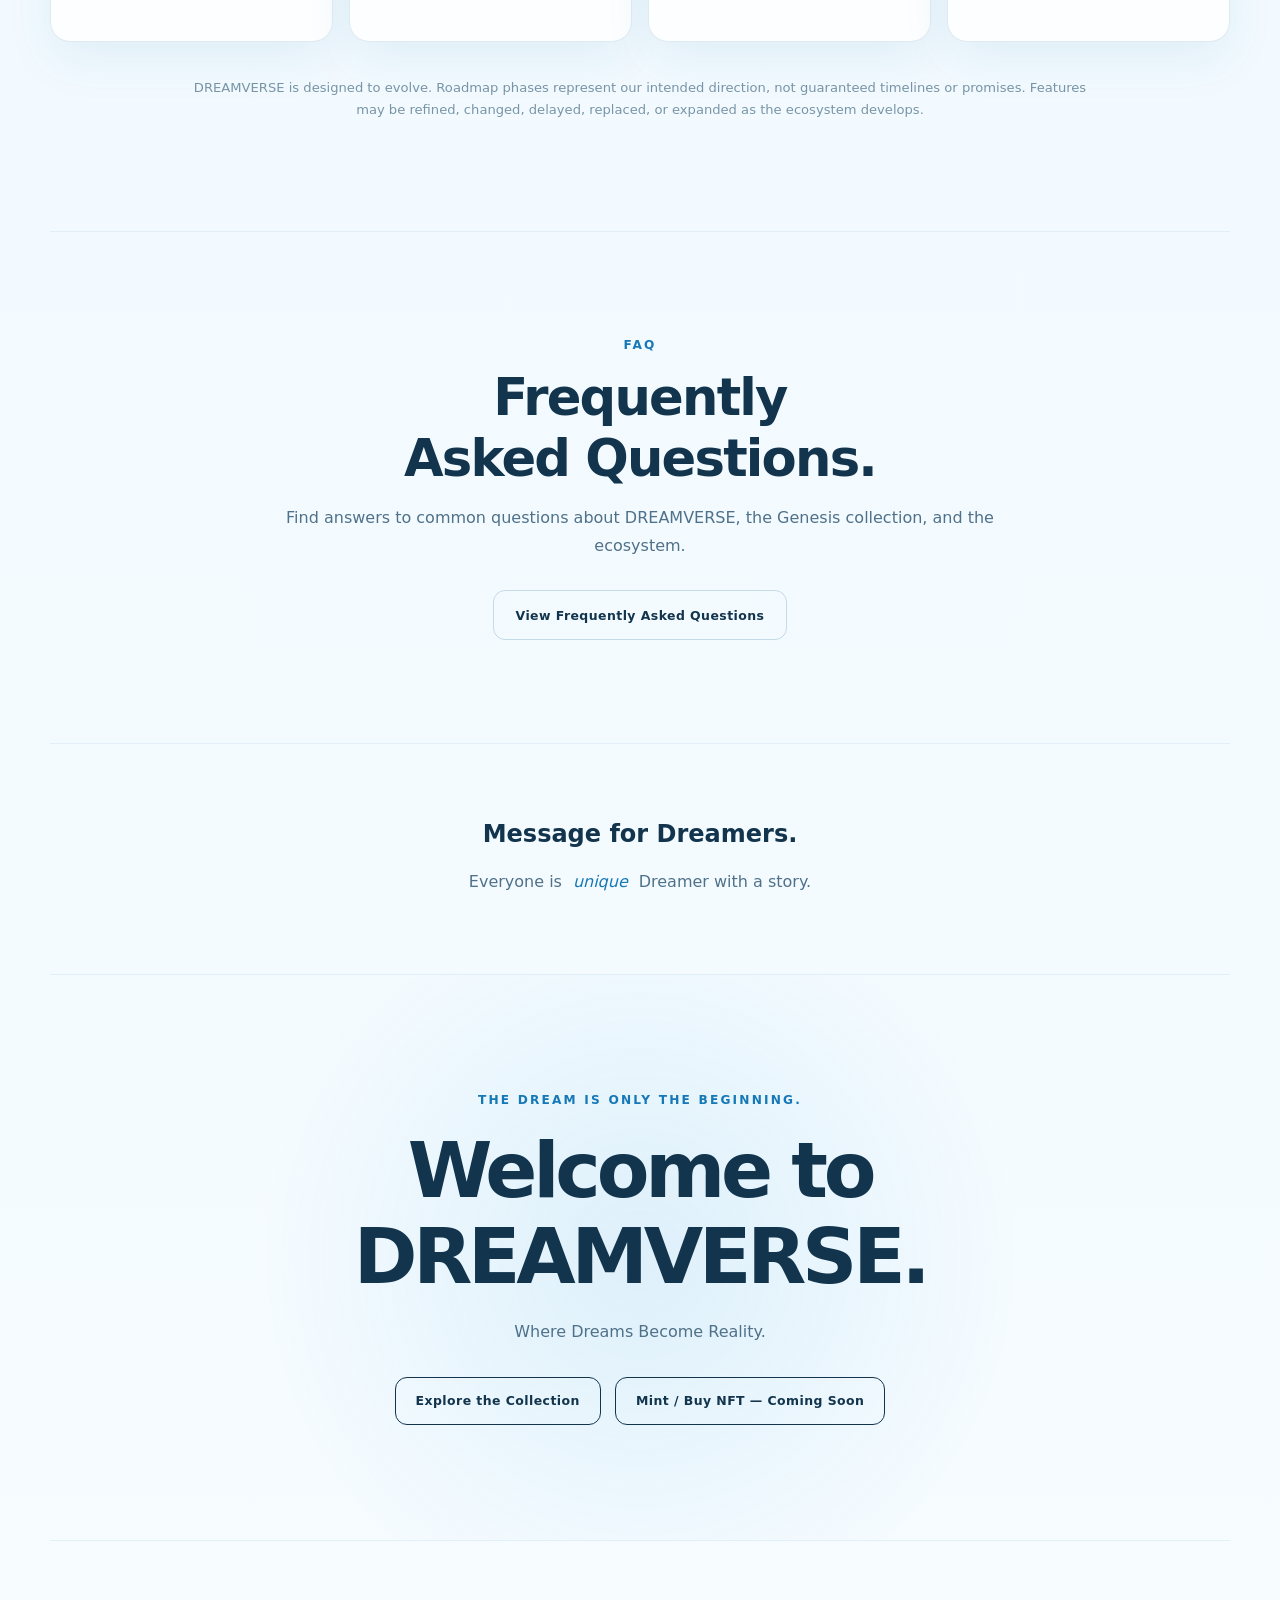
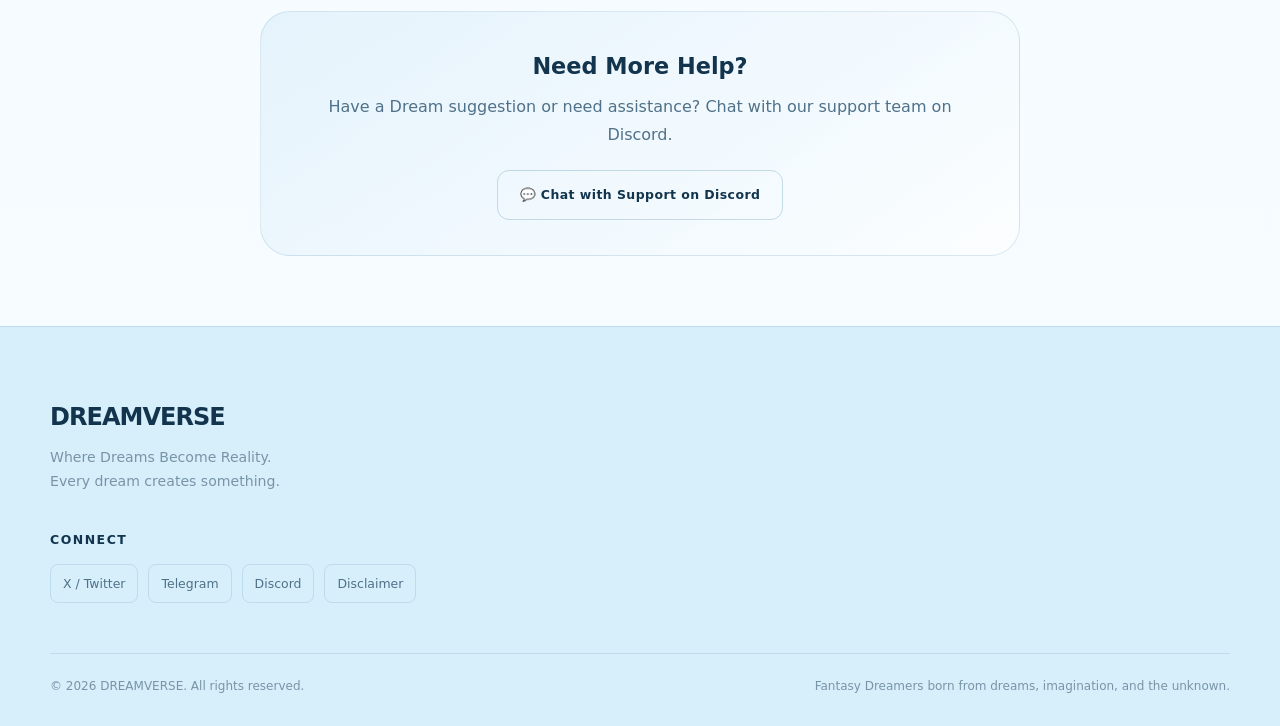
==== commit a2fcffad: "Update index.html" ====
--- a/index.html
+++ b/index.html
@@ -1203,7 +1203,11 @@
         <li>
           Future Creator Opportunities
         </li>
-
+        
+        <li>
+          Future collection 
+        </li>
+        
         <li>
           Additional Digital Experiences
         </li>
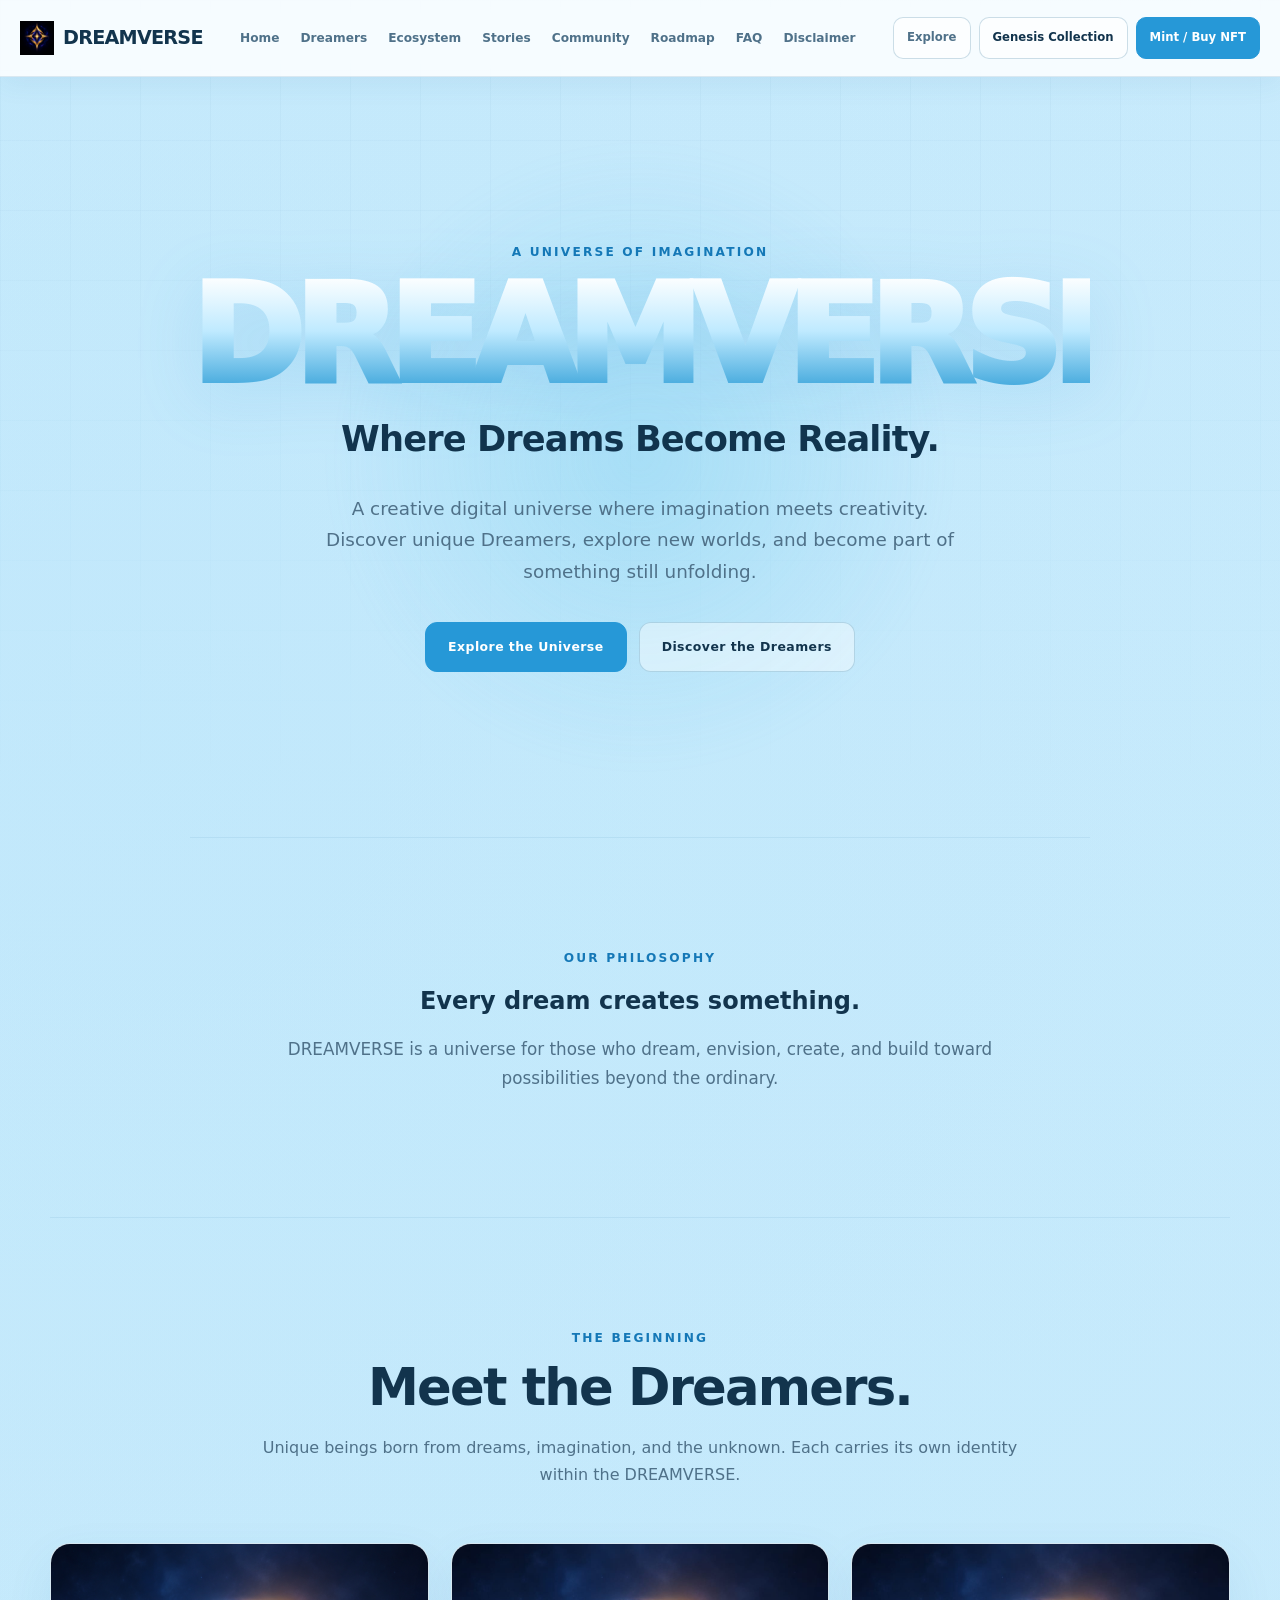
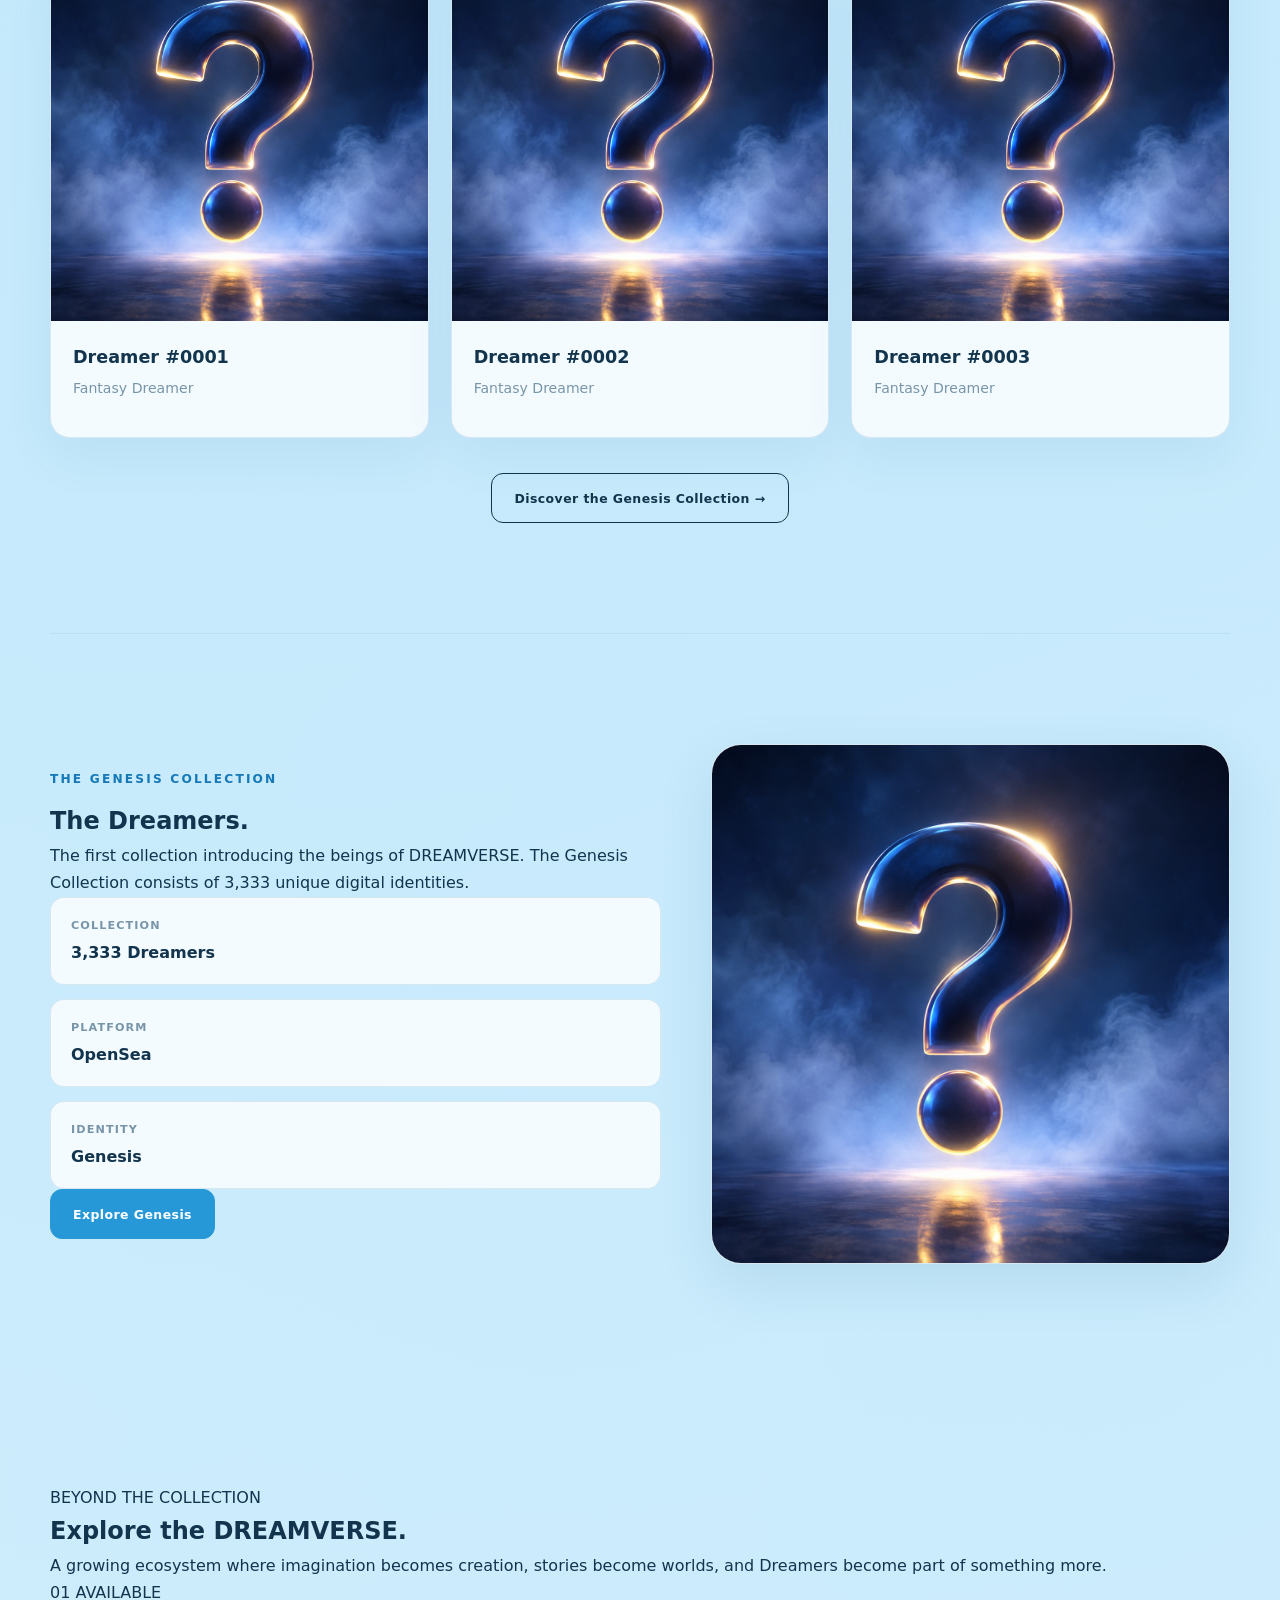
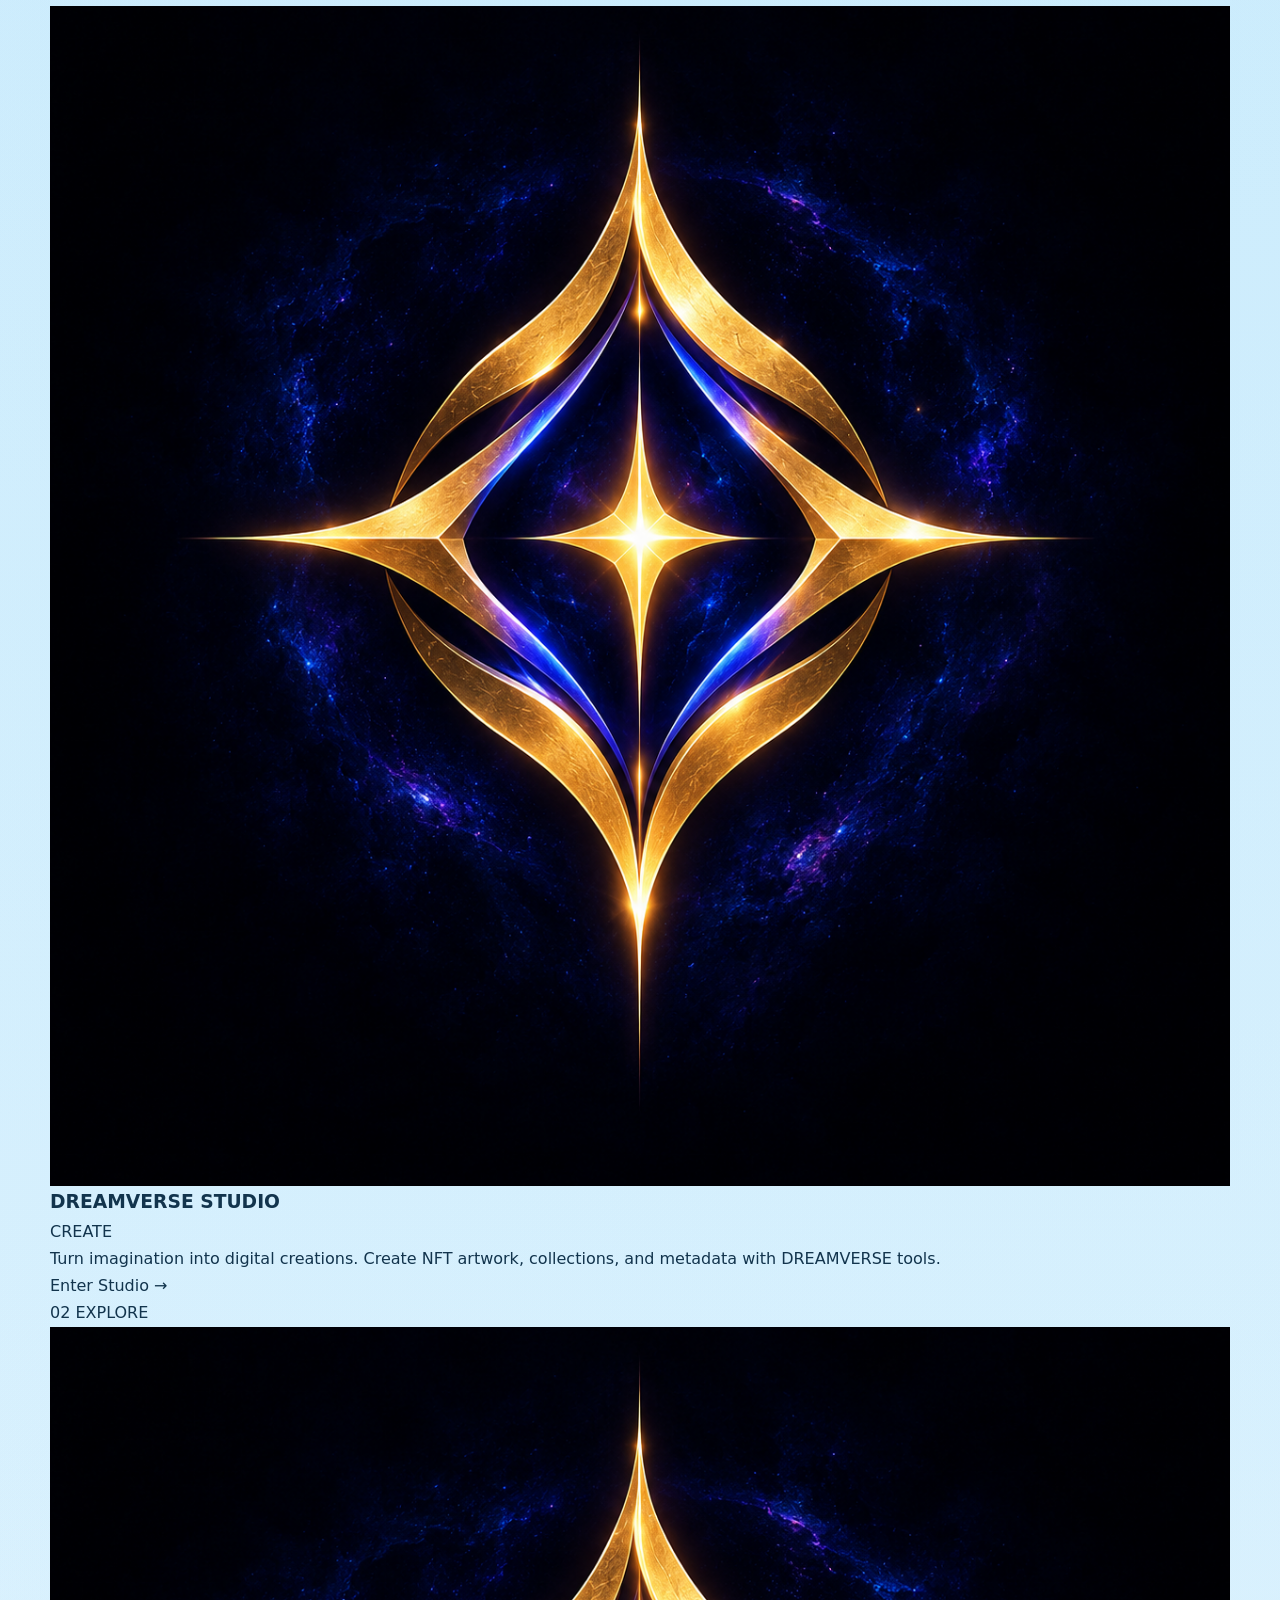
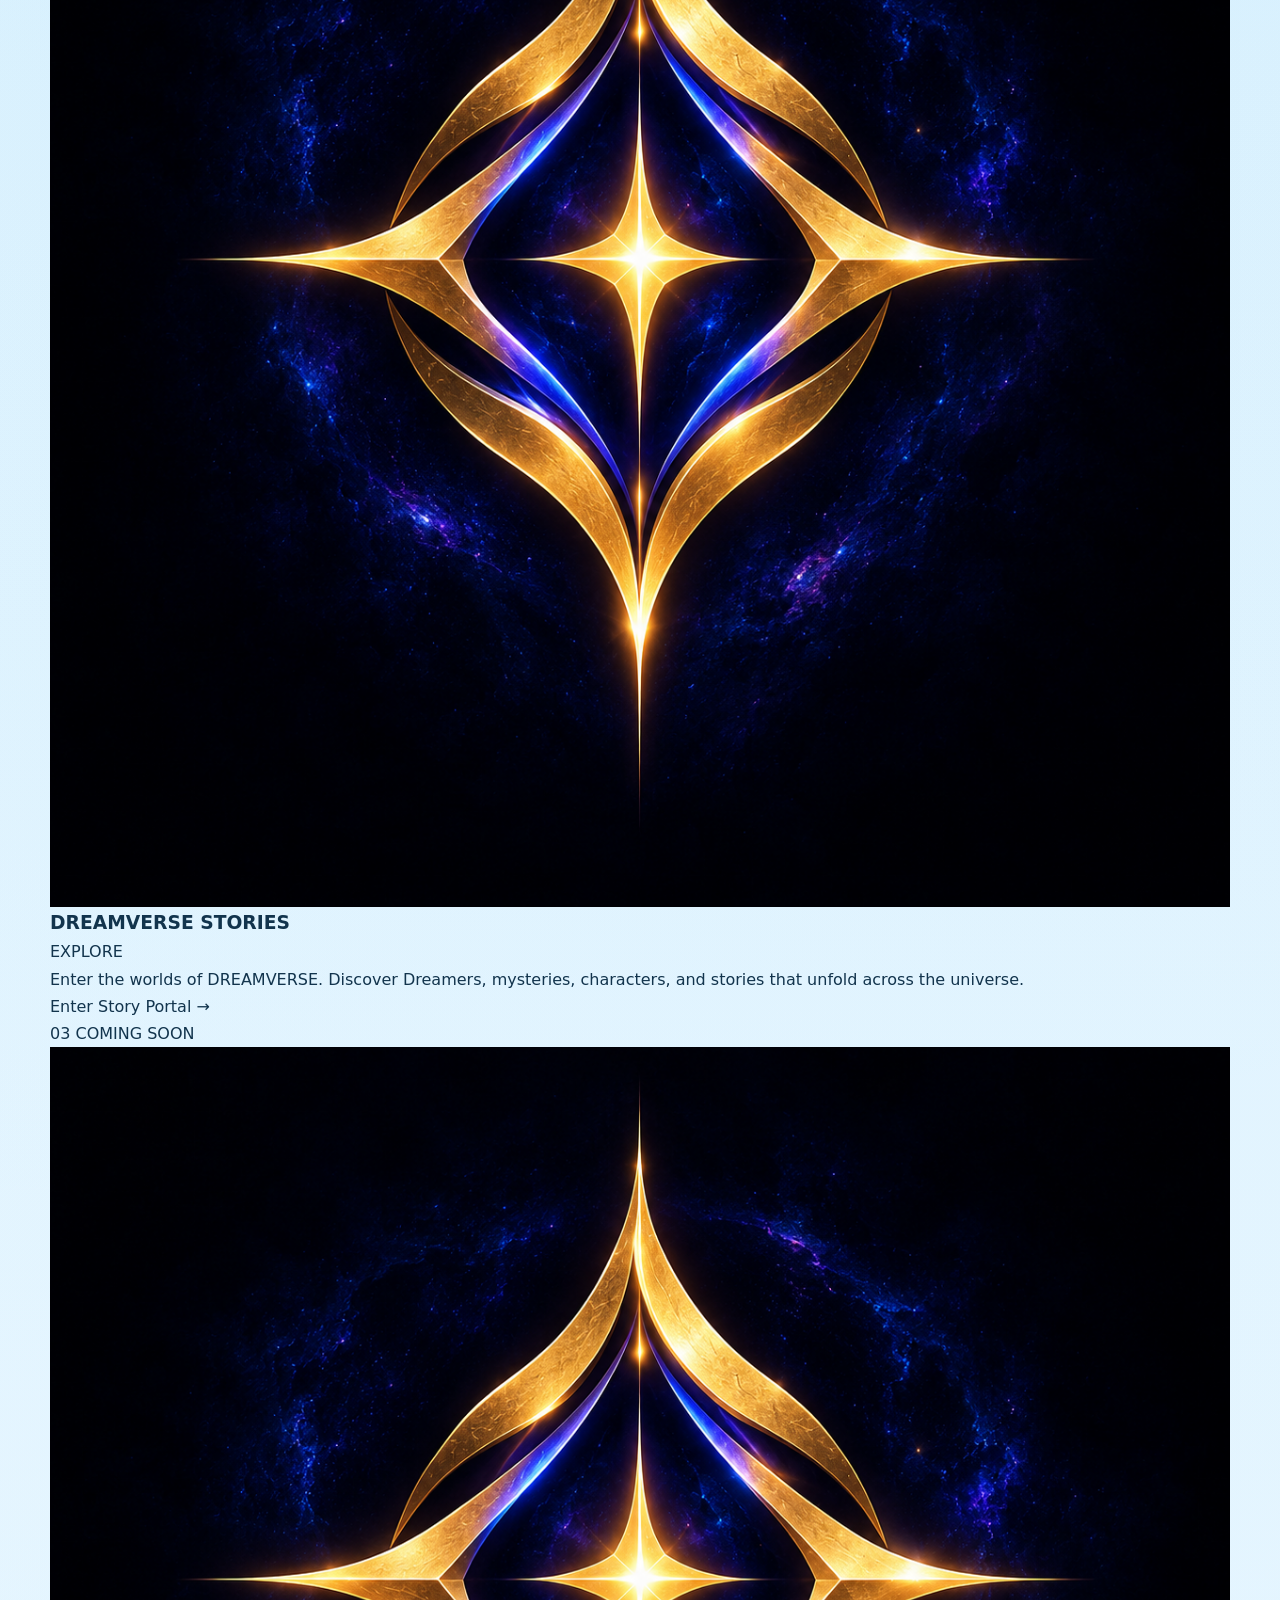
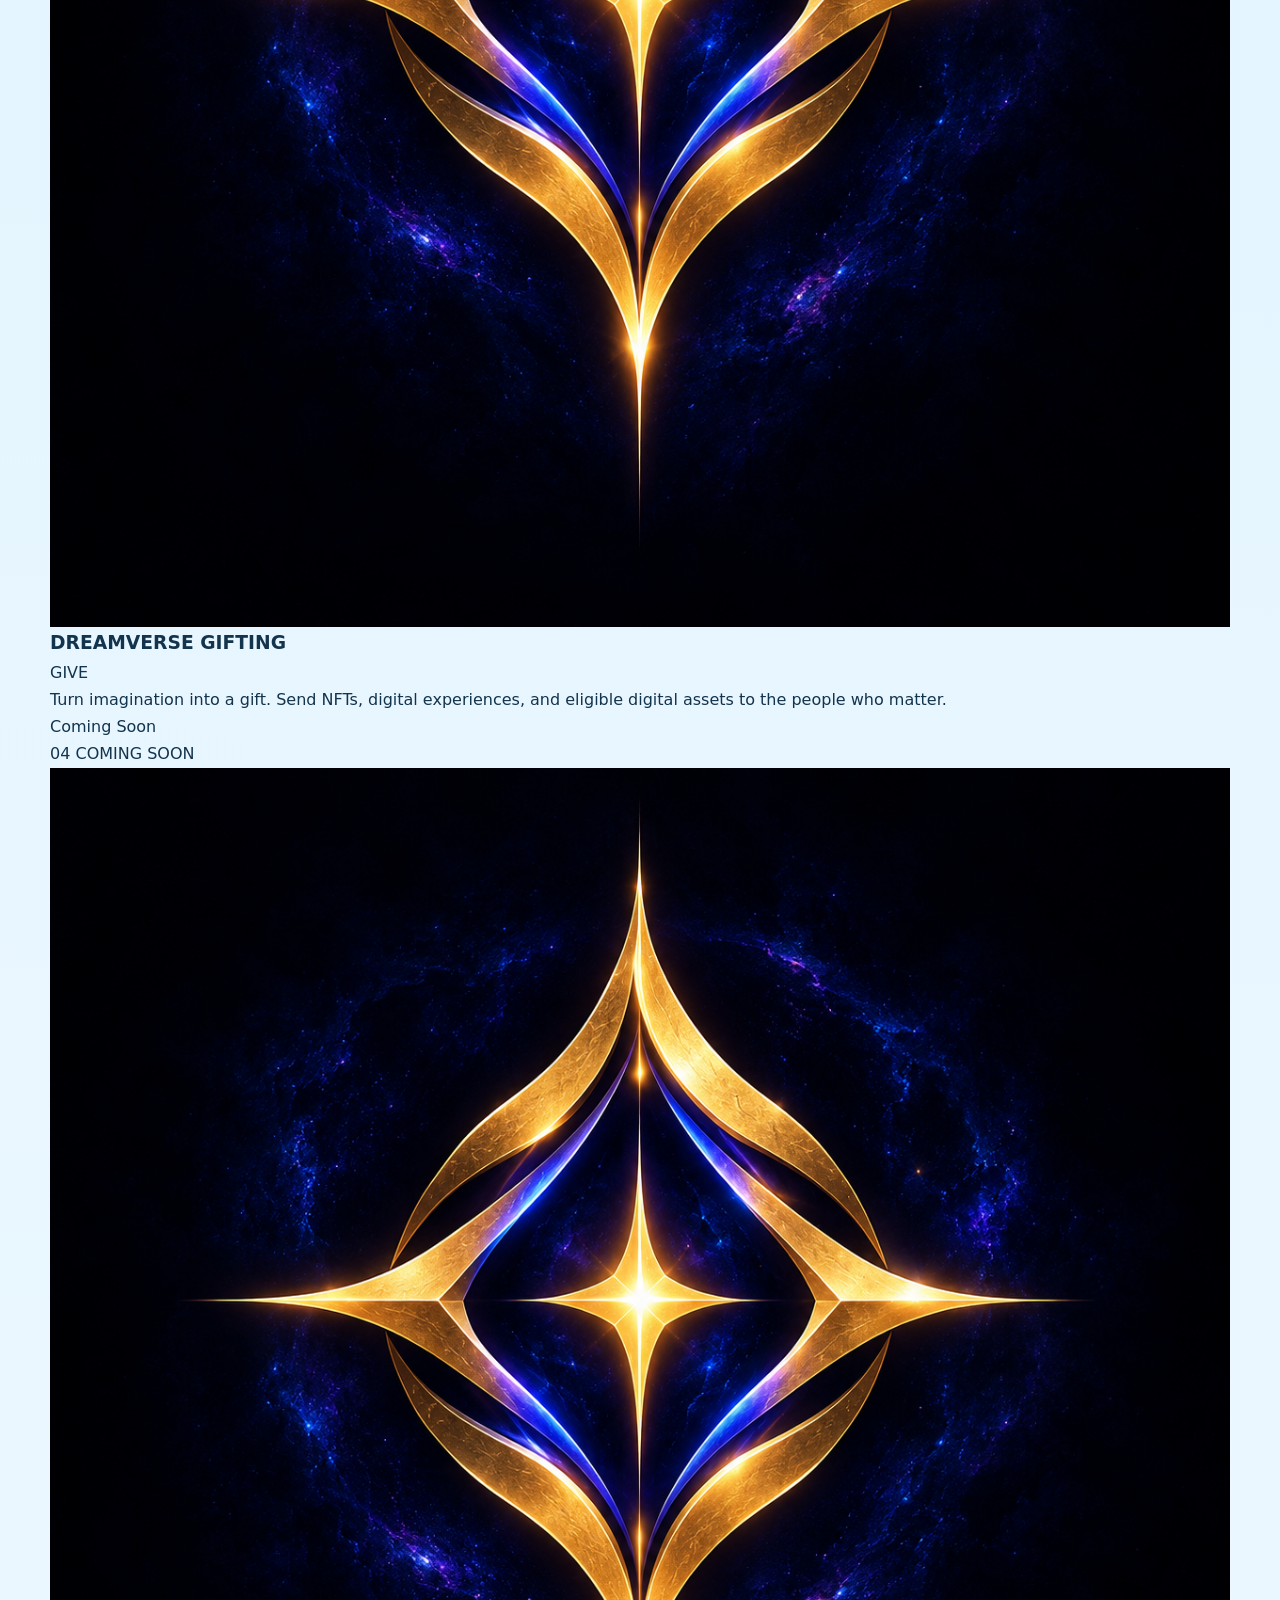
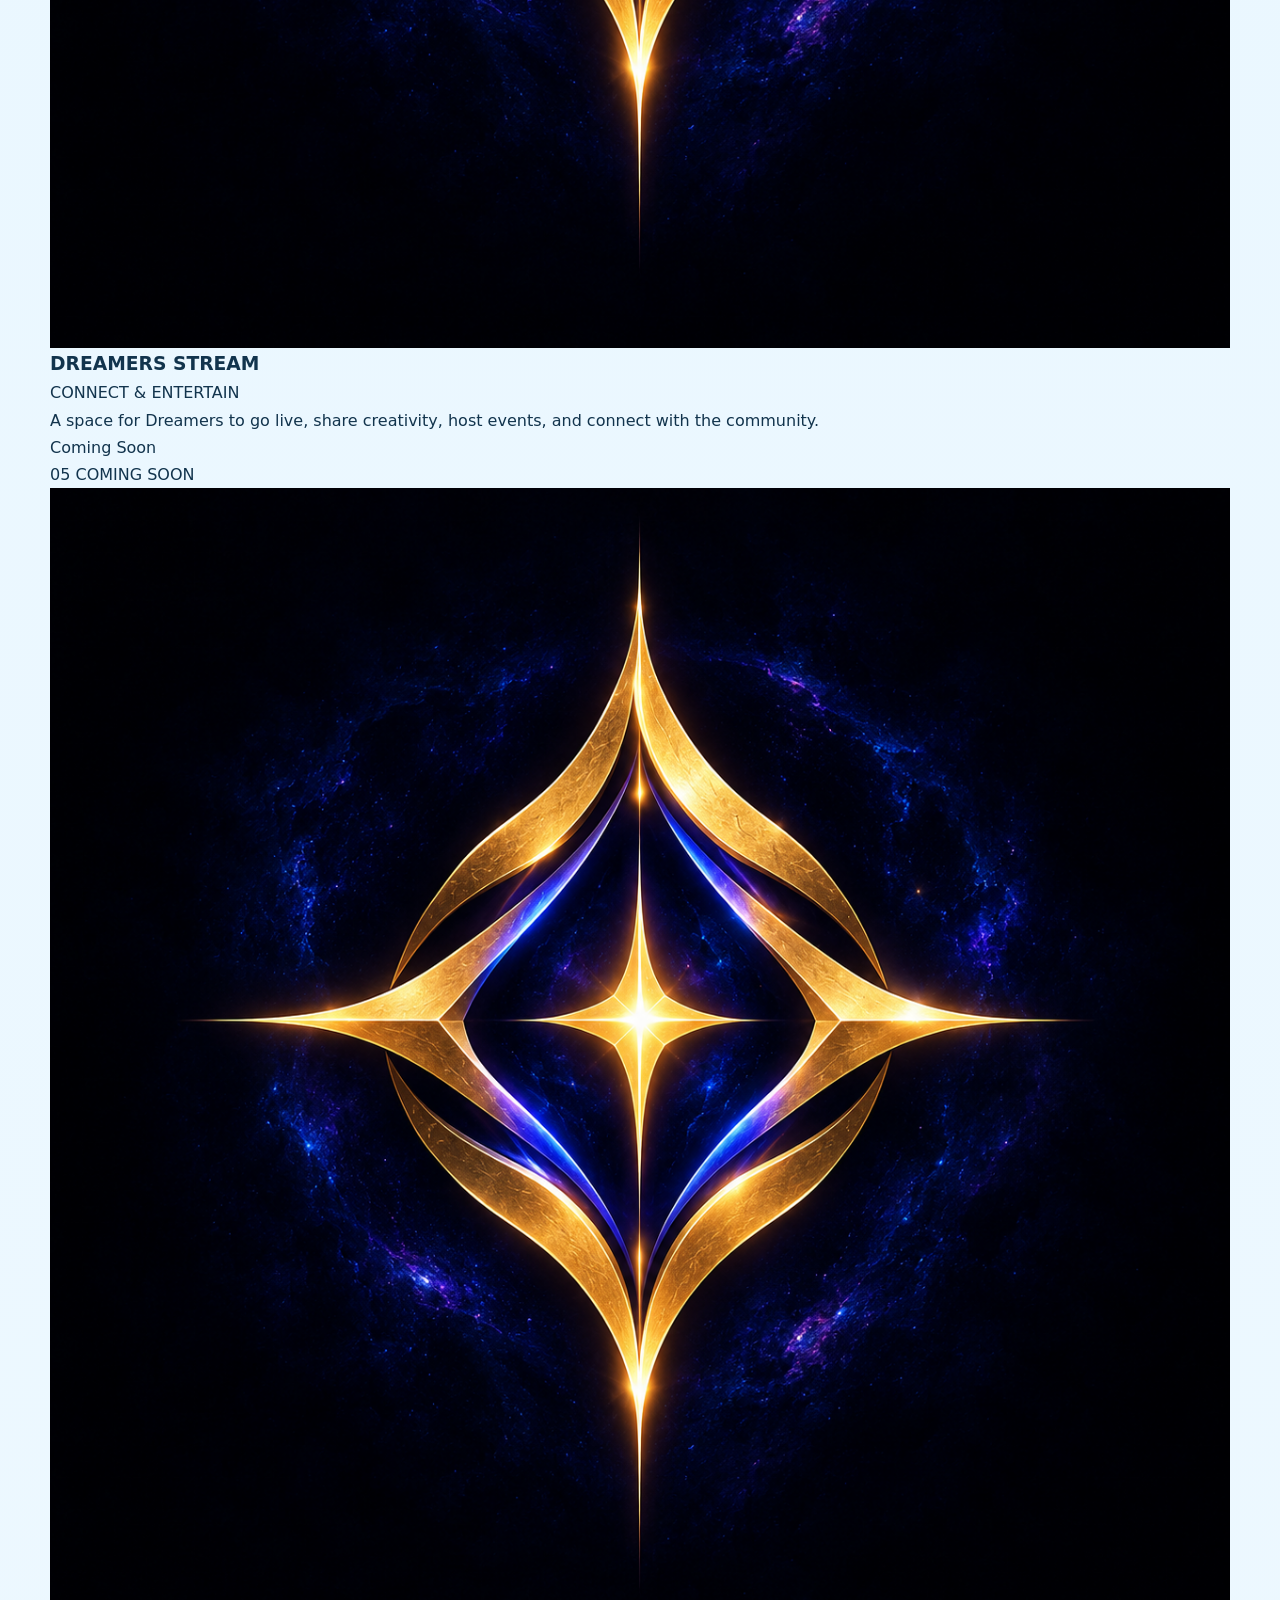
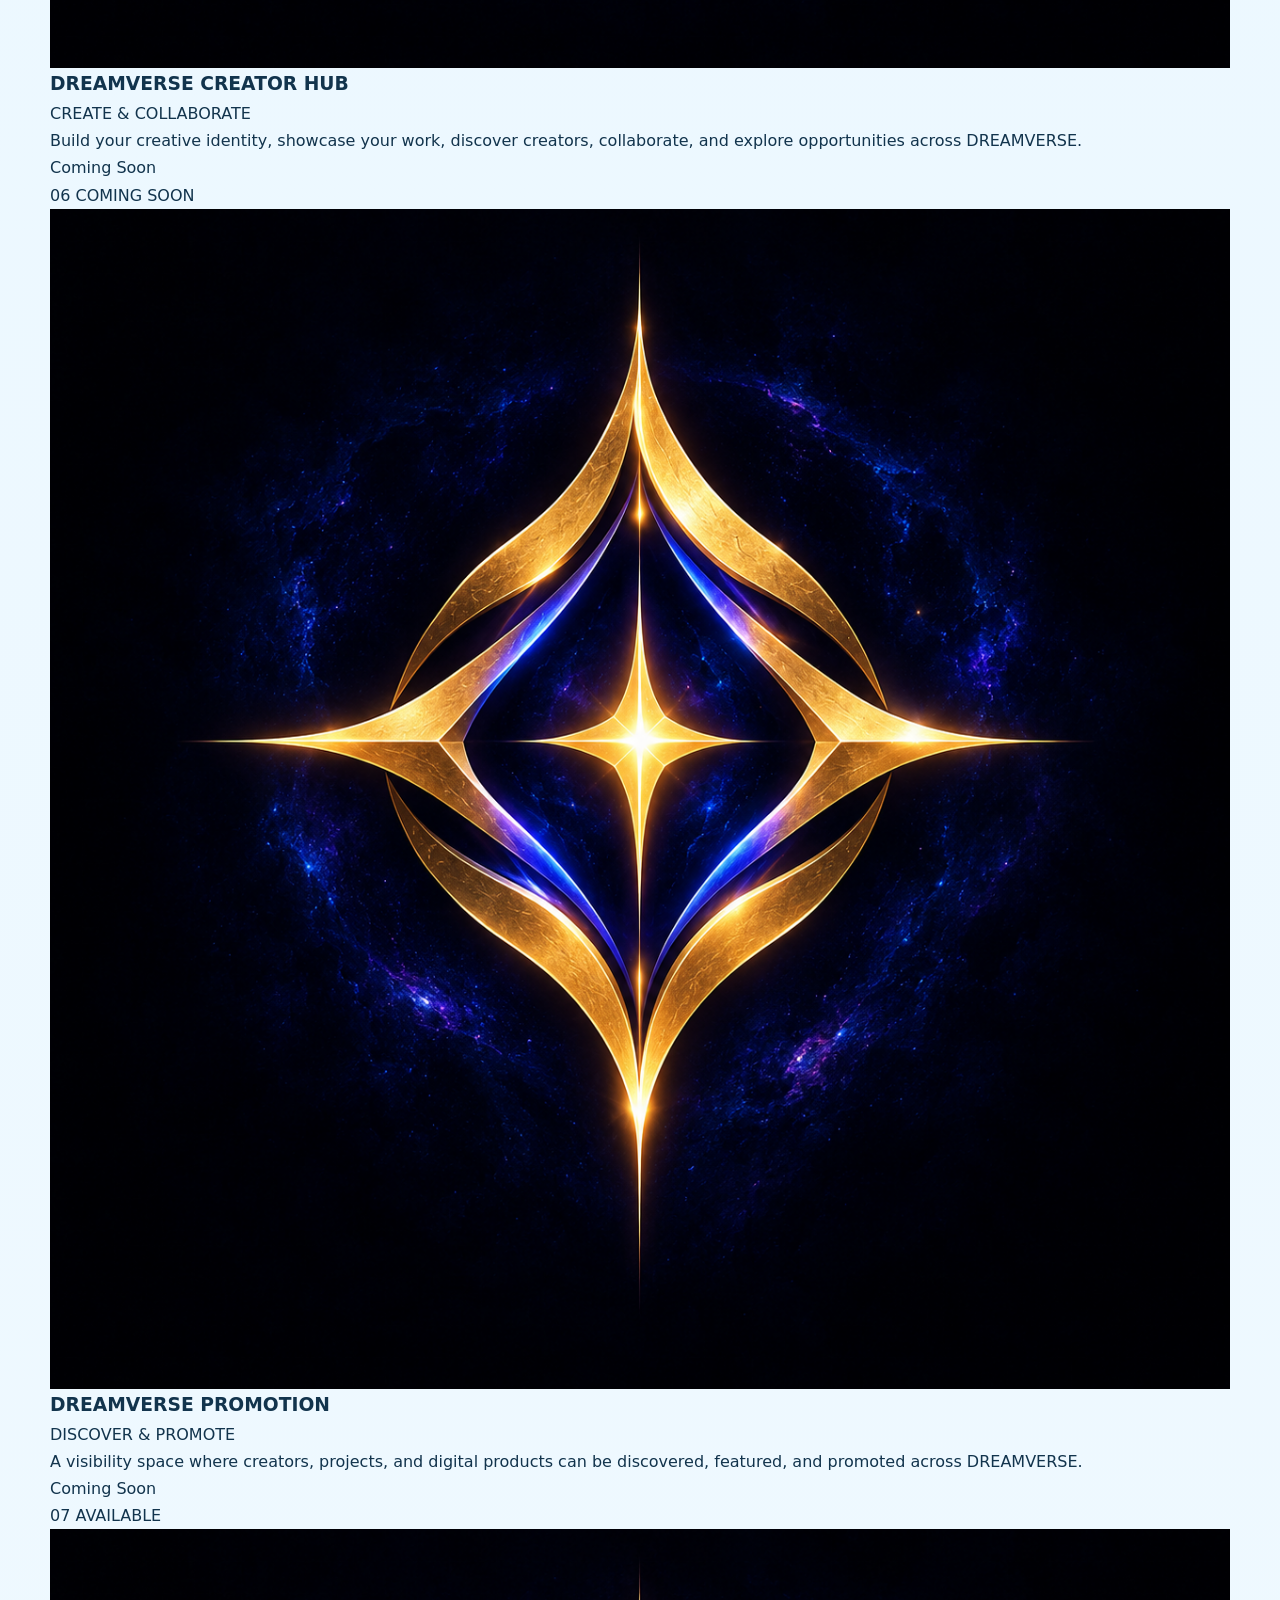
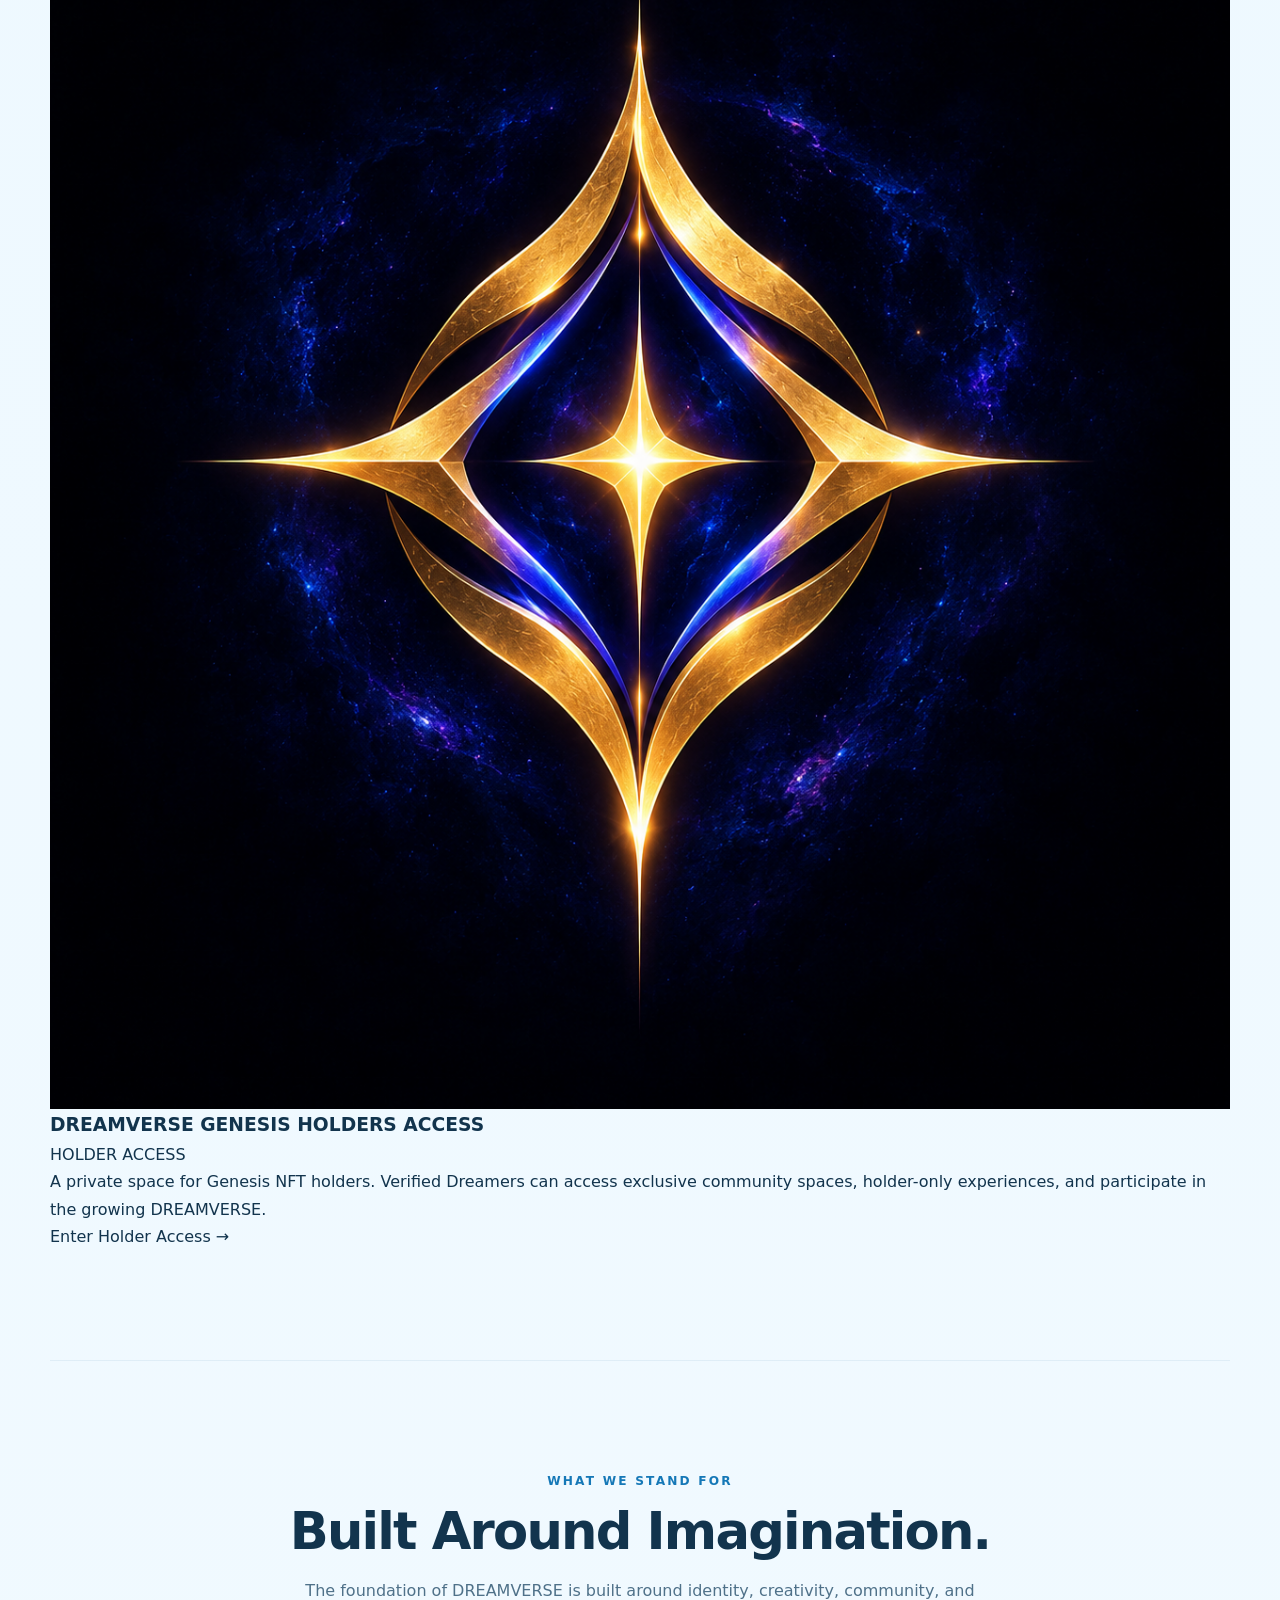
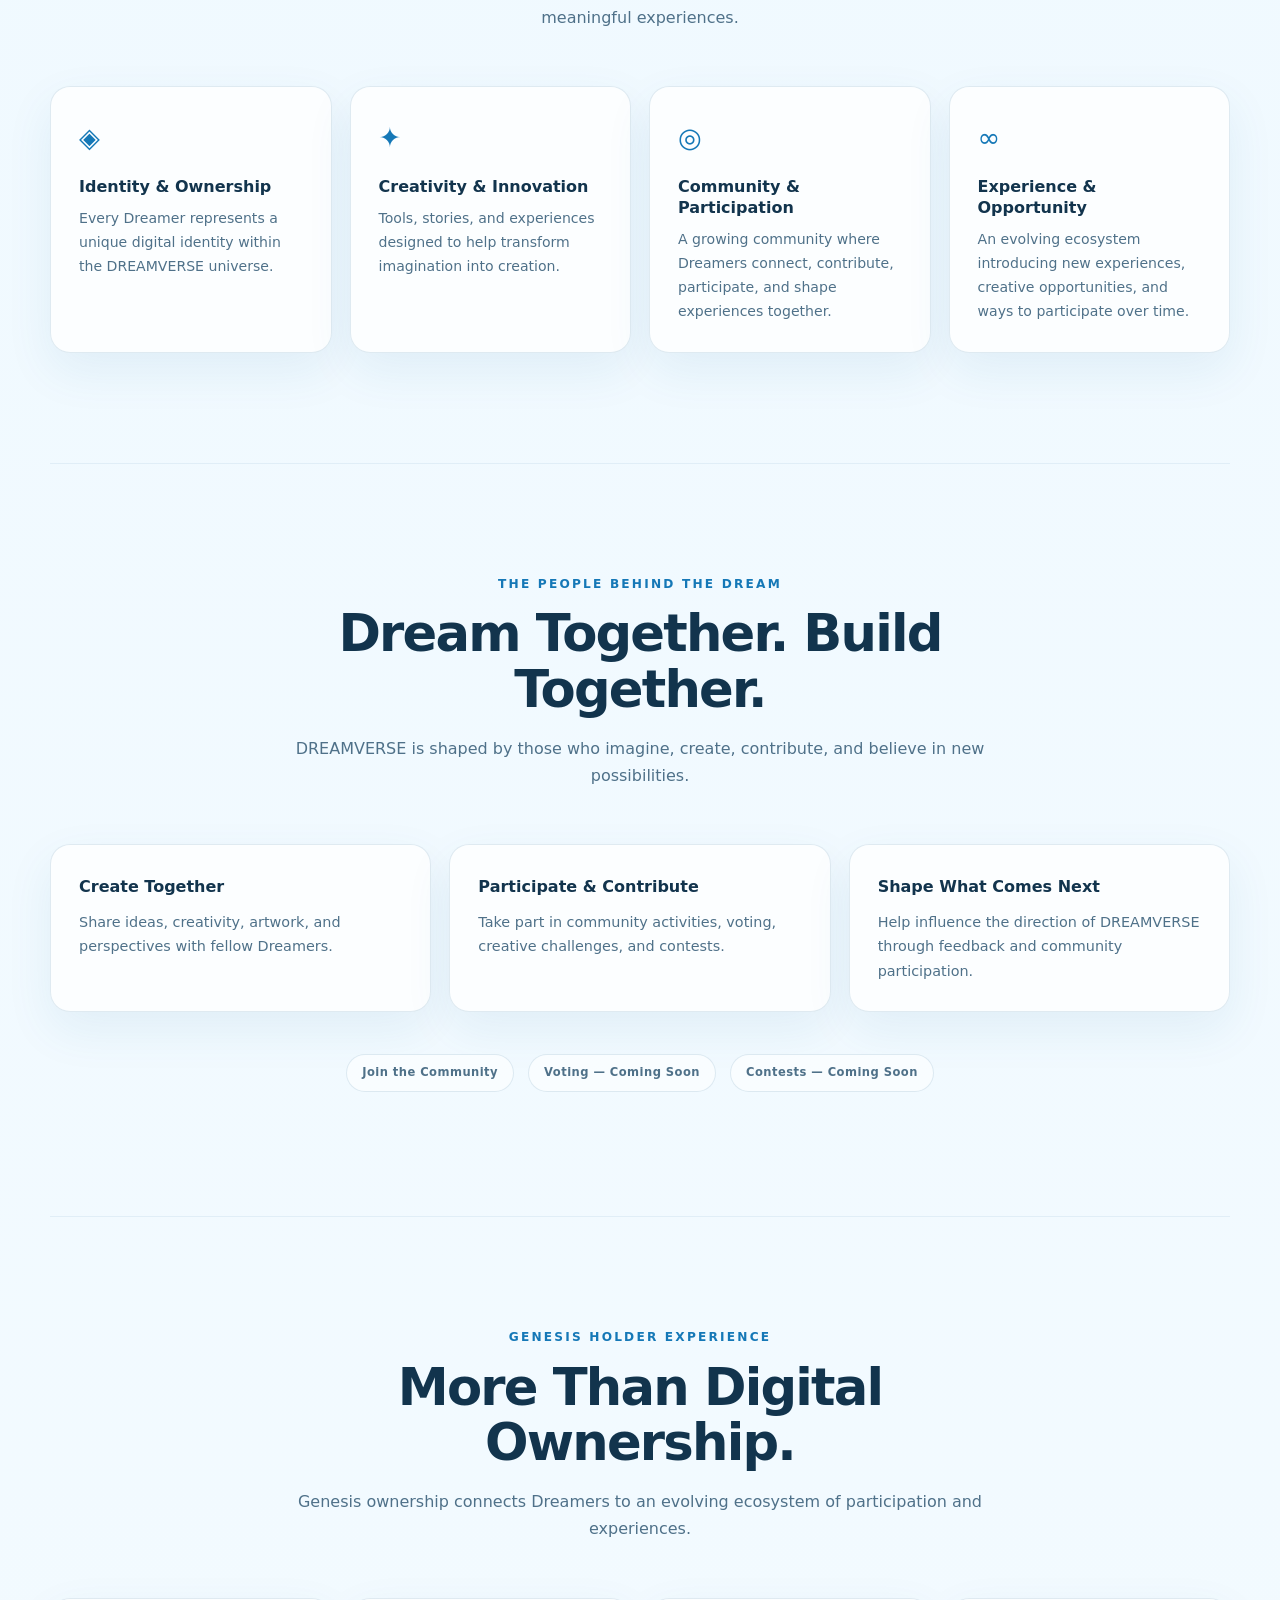
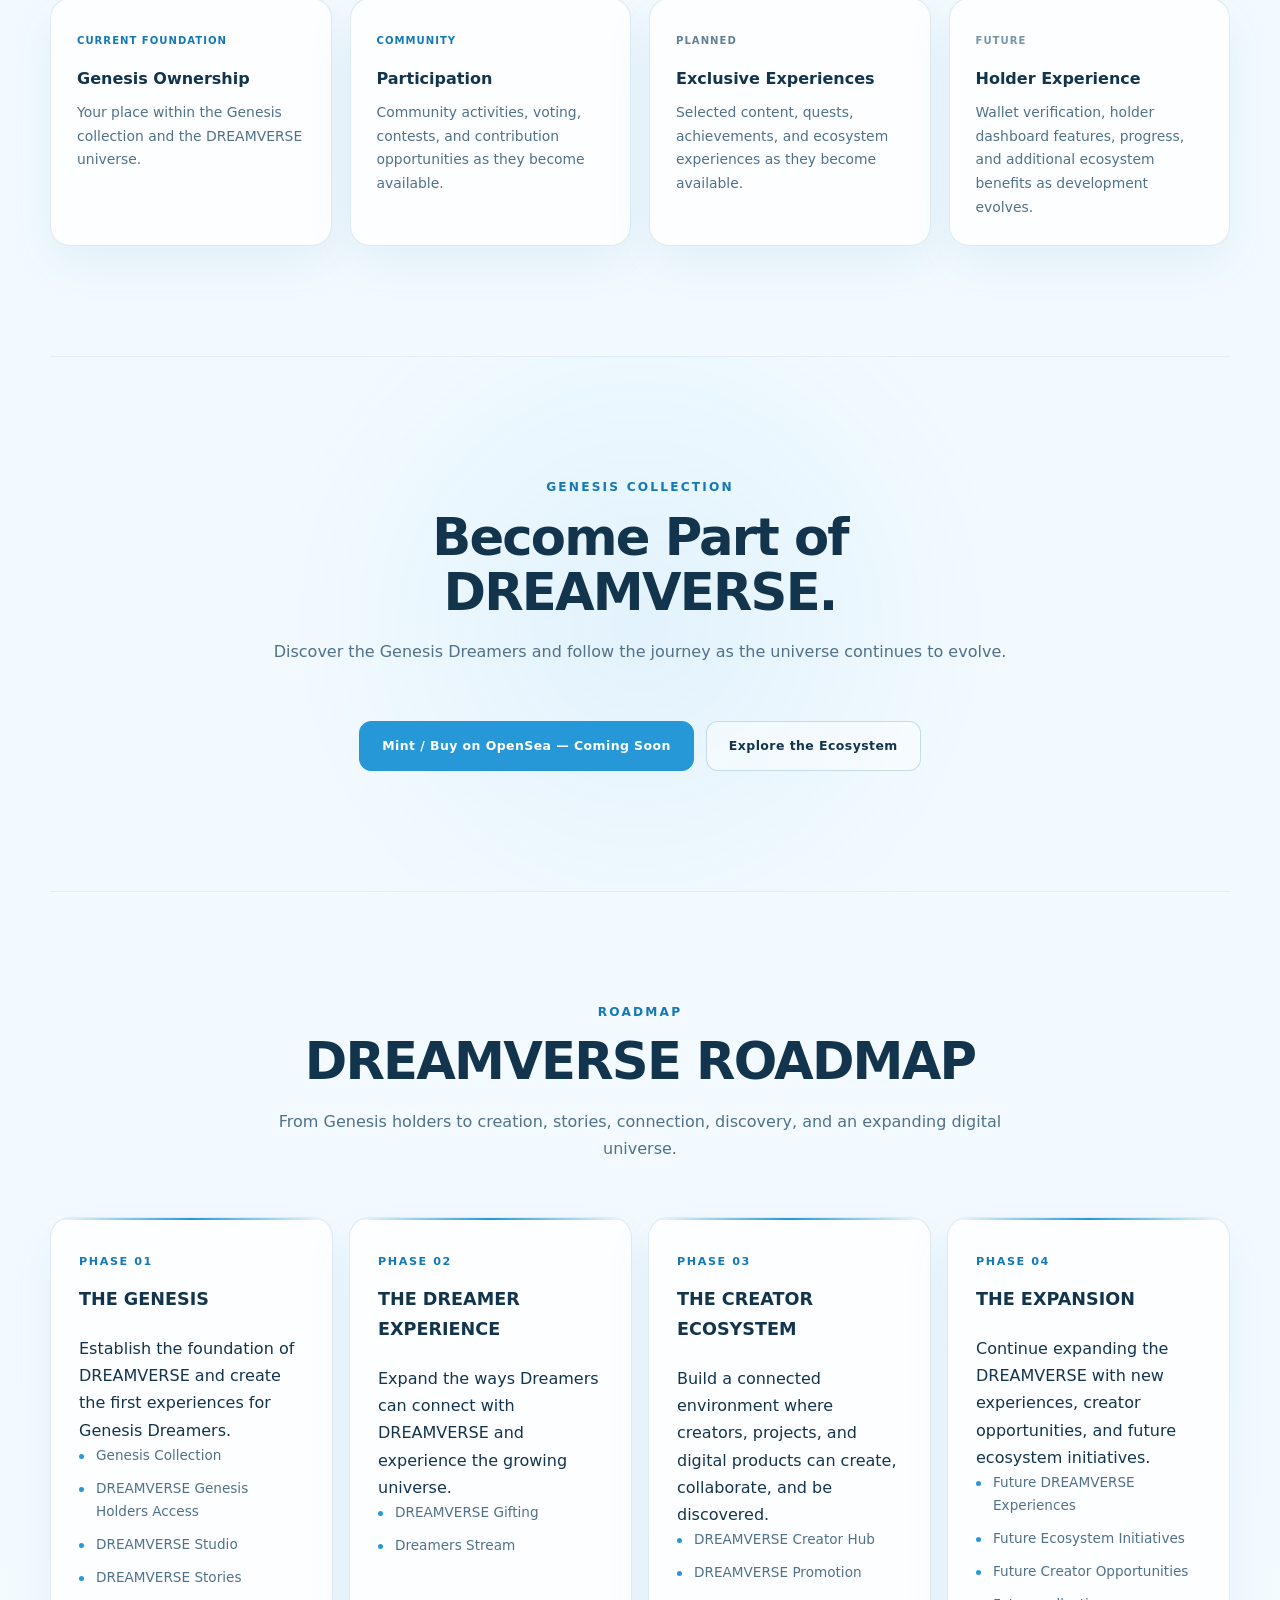
==== commit 10264d77: "Update index.html" ====
--- a/index.html
+++ b/index.html
@@ -362,17 +362,14 @@
           </div>
         </div>
       </section>
-
-      <!-- =================================
+ <!-- =================================
      DREAMVERSE ECOSYSTEM
 ================================== -->
-<section
-  id="ecosystem"
-  class="ecosystem section"
->
-  <header class="section-header">
-
-    <p class="section-label">
+<section id="ecosystem">
+
+  <header>
+
+    <p>
       BEYOND THE COLLECTION
     </p>
 
@@ -388,42 +385,35 @@
   </header>
 
 
-  <div class="ecosystem-grid">
+  <div>
 
 
     <!-- 01 — DREAMVERSE STUDIO -->
-    <article class="ecosystem-card ecosystem-featured">
-
-      <span class="ecosystem-number">
+
+    <article>
+
+      <span>
         01
       </span>
 
-      <span class="ecosystem-status available">
+      <span>
         AVAILABLE
       </span>
 
-      <div
-        class="ecosystem-brand"
-        style="display:flex;align-items:center;gap:10px;margin-bottom:12px;"
-      >
+      <div>
 
         <img
           src="dreamverse-logo.png"
-          alt=""
-          aria-hidden="true"
-          style="width:28px;height:28px;object-fit:contain;flex:0 0 28px;"
+          alt="DREAMVERSE Logo"
         />
 
-        <h3 style="margin:0;">
+        <h3>
           DREAMVERSE STUDIO
         </h3>
 
       </div>
 
-      <p
-        class="ecosystem-type"
-        style="margin-bottom:12px;font-weight:800;letter-spacing:0.08em;text-transform:uppercase;"
-      >
+      <p>
         CREATE
       </p>
 
@@ -433,49 +423,40 @@
         with DREAMVERSE tools.
       </p>
 
-      <a
-        href="nft-generator.html"
-        class="ecosystem-link"
-      >
+      <a href="nft-generator.html">
         Enter Studio →
       </a>
 
     </article>
 
 
+
     <!-- 02 — DREAMVERSE STORIES -->
-    <article class="ecosystem-card">
-
-      <span class="ecosystem-number">
+
+    <article>
+
+      <span>
         02
       </span>
 
-      <span class="ecosystem-status available">
+      <span>
         EXPLORE
       </span>
 
-      <div
-        class="ecosystem-brand"
-        style="display:flex;align-items:center;gap:10px;margin-bottom:12px;"
-      >
+      <div>
 
         <img
           src="dreamverse-logo.png"
-          alt=""
-          aria-hidden="true"
-          style="width:28px;height:28px;object-fit:contain;flex:0 0 28px;"
+          alt="DREAMVERSE Logo"
         />
 
-        <h3 style="margin:0;">
+        <h3>
           DREAMVERSE STORIES
         </h3>
 
       </div>
 
-      <p
-        class="ecosystem-type"
-        style="margin-bottom:12px;font-weight:800;letter-spacing:0.08em;text-transform:uppercase;"
-      >
+      <p>
         EXPLORE
       </p>
 
@@ -485,49 +466,40 @@
         and stories that unfold across the universe.
       </p>
 
-      <a
-        href="story.html"
-        class="ecosystem-link"
-      >
+      <a href="story.html">
         Enter Story Portal →
       </a>
 
     </article>
 
 
+
     <!-- 03 — DREAMVERSE GIFTING -->
-    <article class="ecosystem-card">
-
-      <span class="ecosystem-number">
+
+    <article>
+
+      <span>
         03
       </span>
 
-      <span class="ecosystem-status coming-soon">
+      <span>
         COMING SOON
       </span>
 
-      <div
-        class="ecosystem-brand"
-        style="display:flex;align-items:center;gap:10px;margin-bottom:12px;"
-      >
+      <div>
 
         <img
           src="dreamverse-logo.png"
-          alt=""
-          aria-hidden="true"
-          style="width:28px;height:28px;object-fit:contain;flex:0 0 28px;"
+          alt="DREAMVERSE Logo"
         />
 
-        <h3 style="margin:0;">
+        <h3>
           DREAMVERSE GIFTING
         </h3>
 
       </div>
 
-      <p
-        class="ecosystem-type"
-        style="margin-bottom:12px;font-weight:800;letter-spacing:0.08em;text-transform:uppercase;"
-      >
+      <p>
         GIVE
       </p>
 
@@ -537,46 +509,40 @@
         assets to the people who matter.
       </p>
 
-      <span class="ecosystem-link disabled">
+      <span>
         Coming Soon
       </span>
 
     </article>
 
 
+
     <!-- 04 — DREAMERS STREAM -->
-    <article class="ecosystem-card">
-
-      <span class="ecosystem-number">
+
+    <article>
+
+      <span>
         04
       </span>
 
-      <span class="ecosystem-status coming-soon">
+      <span>
         COMING SOON
       </span>
 
-      <div
-        class="ecosystem-brand"
-        style="display:flex;align-items:center;gap:10px;margin-bottom:12px;"
-      >
+      <div>
 
         <img
           src="dreamverse-logo.png"
-          alt=""
-          aria-hidden="true"
-          style="width:28px;height:28px;object-fit:contain;flex:0 0 28px;"
+          alt="DREAMVERSE Logo"
         />
 
-        <h3 style="margin:0;">
+        <h3>
           DREAMERS STREAM
         </h3>
 
       </div>
 
-      <p
-        class="ecosystem-type"
-        style="margin-bottom:12px;font-weight:800;letter-spacing:0.08em;text-transform:uppercase;"
-      >
+      <p>
         CONNECT &amp; ENTERTAIN
       </p>
 
@@ -586,46 +552,40 @@
         with the community.
       </p>
 
-      <span class="ecosystem-link disabled">
+      <span>
         Coming Soon
       </span>
 
     </article>
 
 
+
     <!-- 05 — DREAMVERSE CREATOR HUB -->
-    <article class="ecosystem-card">
-
-      <span class="ecosystem-number">
+
+    <article>
+
+      <span>
         05
       </span>
 
-      <span class="ecosystem-status coming-soon">
+      <span>
         COMING SOON
       </span>
 
-      <div
-        class="ecosystem-brand"
-        style="display:flex;align-items:center;gap:10px;margin-bottom:12px;"
-      >
+      <div>
 
         <img
           src="dreamverse-logo.png"
-          alt=""
-          aria-hidden="true"
-          style="width:28px;height:28px;object-fit:contain;flex:0 0 28px;"
+          alt="DREAMVERSE Logo"
         />
 
-        <h3 style="margin:0;">
+        <h3>
           DREAMVERSE CREATOR HUB
         </h3>
 
       </div>
 
-      <p
-        class="ecosystem-type"
-        style="margin-bottom:12px;font-weight:800;letter-spacing:0.08em;text-transform:uppercase;"
-      >
+      <p>
         CREATE &amp; COLLABORATE
       </p>
 
@@ -635,46 +595,40 @@
         and explore opportunities across DREAMVERSE.
       </p>
 
-      <span class="ecosystem-link disabled">
+      <span>
         Coming Soon
       </span>
 
     </article>
 
 
+
     <!-- 06 — DREAMVERSE PROMOTION -->
-    <article class="ecosystem-card">
-
-      <span class="ecosystem-number">
+
+    <article>
+
+      <span>
         06
       </span>
 
-      <span class="ecosystem-status coming-soon">
+      <span>
         COMING SOON
       </span>
 
-      <div
-        class="ecosystem-brand"
-        style="display:flex;align-items:center;gap:10px;margin-bottom:12px;"
-      >
+      <div>
 
         <img
           src="dreamverse-logo.png"
-          alt=""
-          aria-hidden="true"
-          style="width:28px;height:28px;object-fit:contain;flex:0 0 28px;"
+          alt="DREAMVERSE Logo"
         />
 
-        <h3 style="margin:0;">
+        <h3>
           DREAMVERSE PROMOTION
         </h3>
 
       </div>
 
-      <p
-        class="ecosystem-type"
-        style="margin-bottom:12px;font-weight:800;letter-spacing:0.08em;text-transform:uppercase;"
-      >
+      <p>
         DISCOVER &amp; PROMOTE
       </p>
 
@@ -685,64 +639,76 @@
         across DREAMVERSE.
       </p>
 
-      <span class="ecosystem-link disabled">
+      <span>
         Coming Soon
       </span>
 
     </article>
 
 
+
+    <!-- 07 — DREAMVERSE GENESIS HOLDERS ACCESS -->
+
+    <article>
+
+      <span>
+        07
+      </span>
+
+      <span>
+        AVAILABLE
+      </span>
+
+      <div>
+
+        <img
+          src="dreamverse-logo.png"
+          alt="DREAMVERSE Logo"
+        />
+
+        <h3>
+          DREAMVERSE GENESIS HOLDERS ACCESS
+        </h3>
+
+      </div>
+
+      <p>
+        HOLDER ACCESS
+      </p>
+
+      <p>
+        A private space for Genesis NFT holders.
+        Verified Dreamers can access exclusive
+        community spaces, holder-only experiences,
+        and participate in the growing DREAMVERSE.
+      </p>
+
+
+      <!--
+        HOLDER ACCESS LINK
+
+        Replace the placeholder below with the
+        official Genesis Holder Access URL when ready.
+
+        Example:
+        href="https://your-holder-access-link.com"
+      -->
+
+      <a
+        href="PASTE-HOLDER-ACCESS-LINK-HERE"
+        target="_blank"
+        rel="noopener noreferrer"
+      >
+        Enter Holder Access →
+      </a>
+
+    </article>
+
+
   </div>
+
 </section>
 
-      <!-- 07 — DREAMVERSE GENESIS HOLDERS ACCESS -->
-<article class="ecosystem-card">
-
-  <span class="ecosystem-number">
-    07
-  </span>
-
-  <span class="ecosystem-status available">
-    AVAILABLE
-  </span>
-
-  <div
-    class="ecosystem-brand"
-    style="display:flex;align-items:center;gap:10px;margin-bottom:12px;"
-  >
-
-    <img
-      src="dreamverse-logo.png"
-      alt=""
-      aria-hidden="true"
-      style="width:28px;height:28px;object-fit:contain;flex:0 0 28px;"
-    />
-
-    <h3 style="margin:0;">
-      DREAMVERSE GENESIS HOLDERS ACCESS
-    </h3>
-
-  </div>
-
-  <p
-    class="ecosystem-type"
-    style="margin-bottom:12px;font-weight:800;letter-spacing:0.08em;text-transform:uppercase;"
-  >
-    HOLDER ACCESS
-  </p>
-
-  <p>
-    A private space for Genesis NFT holders.
-    Verified Dreamers can access exclusive
-    community spaces, holder-only experiences,
-    and participate in the growing DREAMVERSE.
-  </p>
-
-  <span class="ecosystem-link disabled">
-    Holder Access
-  </span>
-
-</article>
 
       
       <!-- =================================
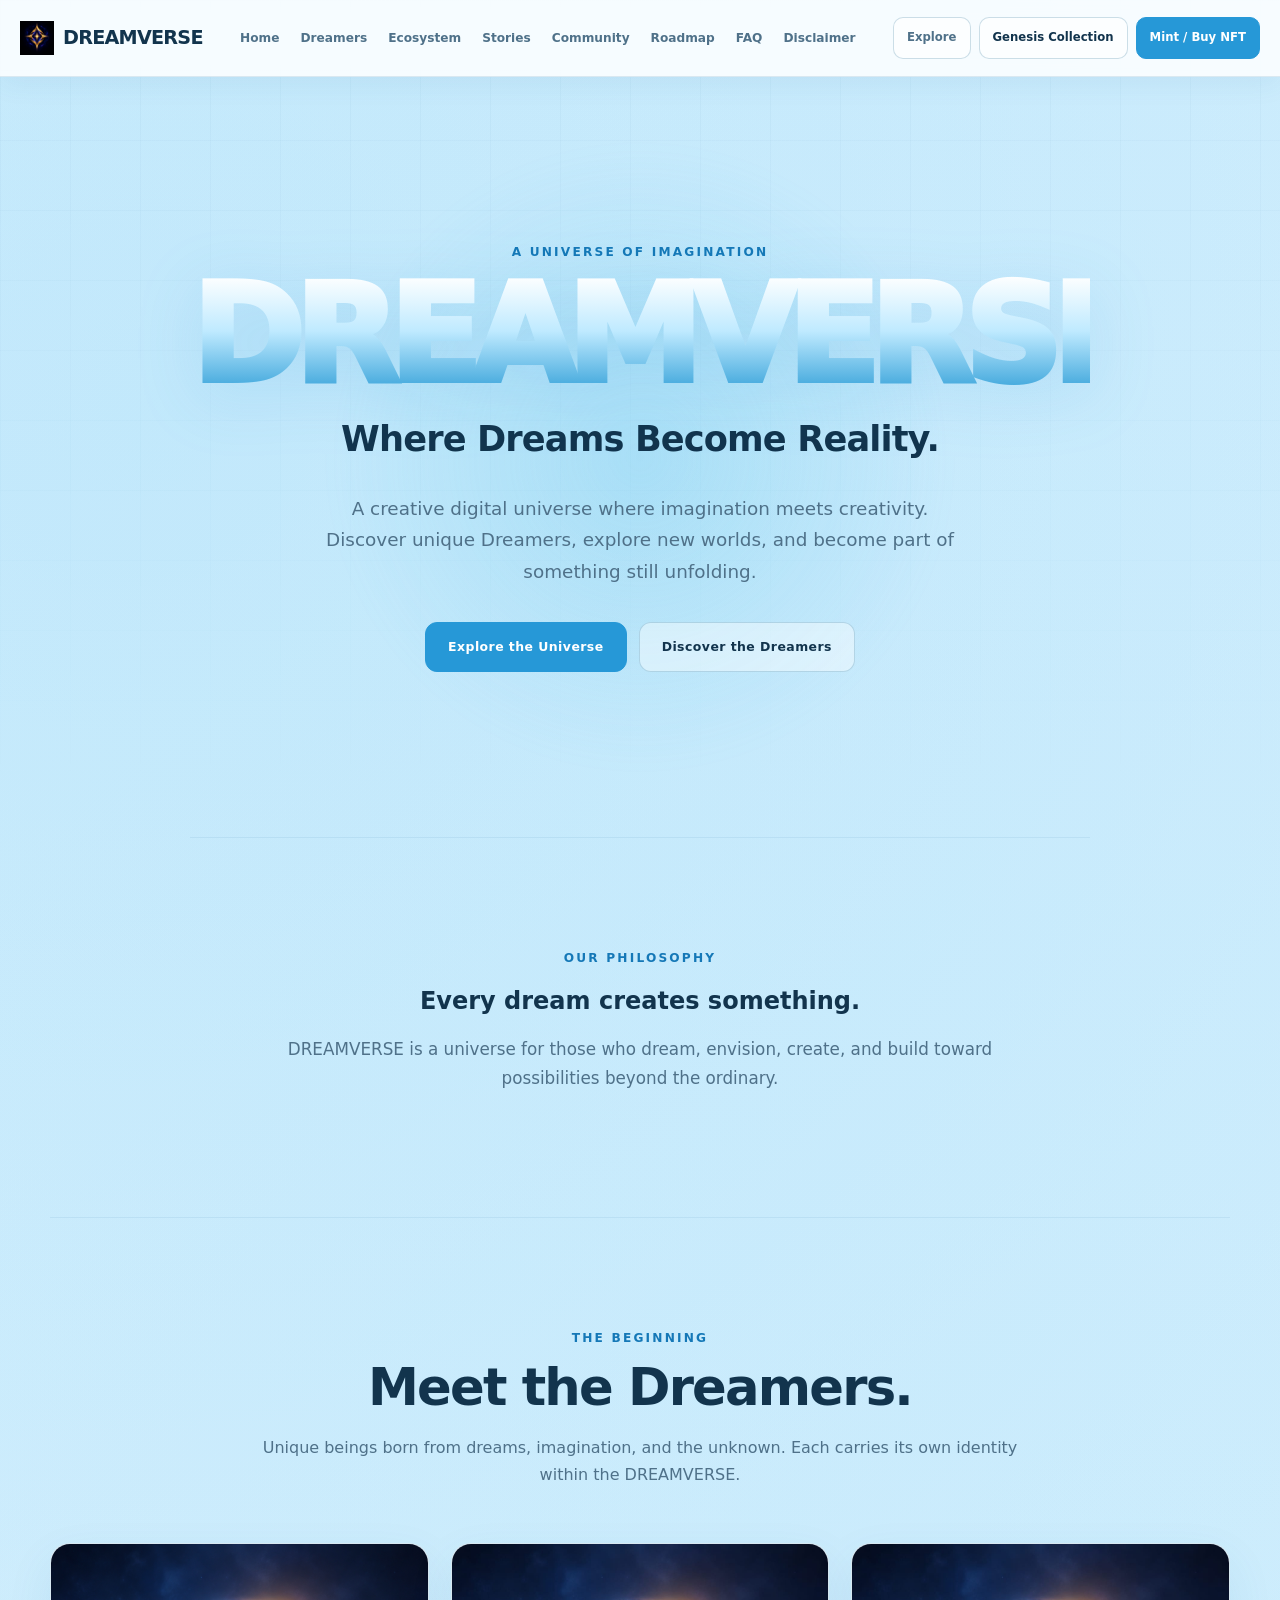
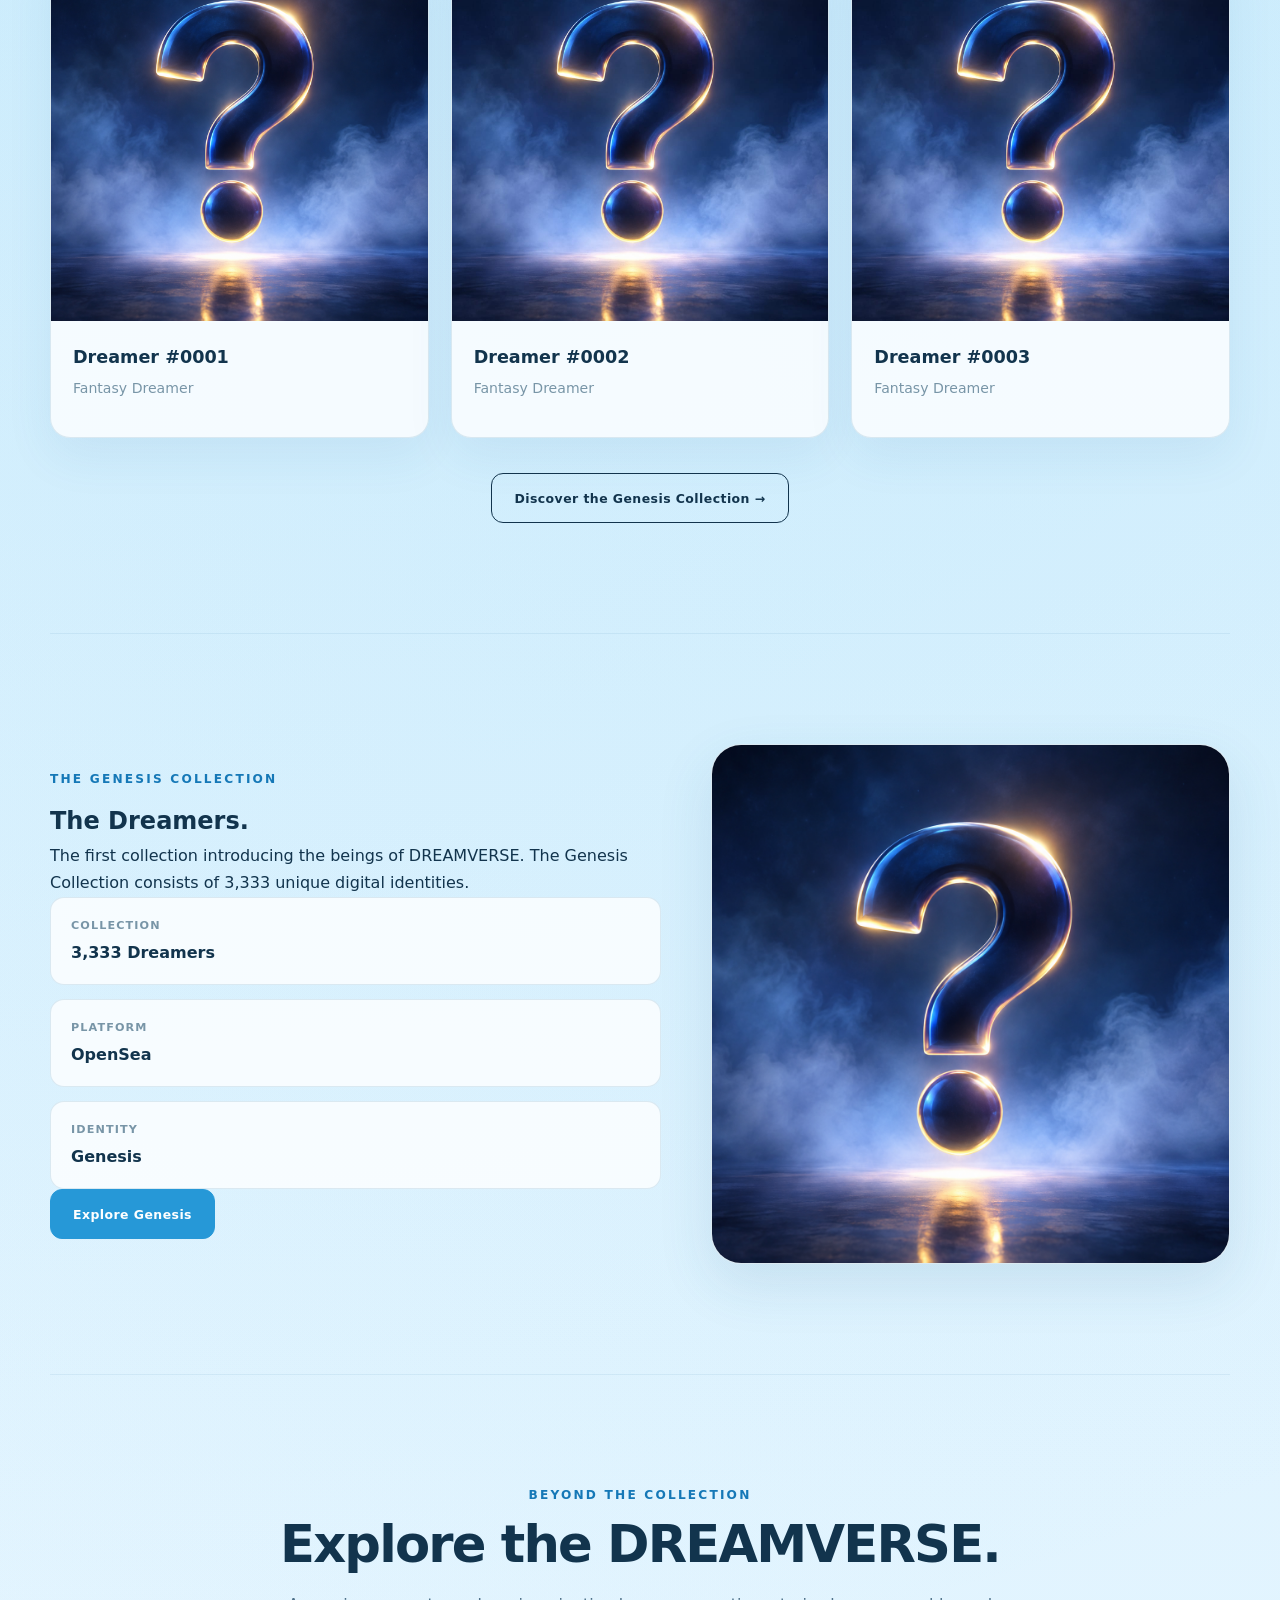
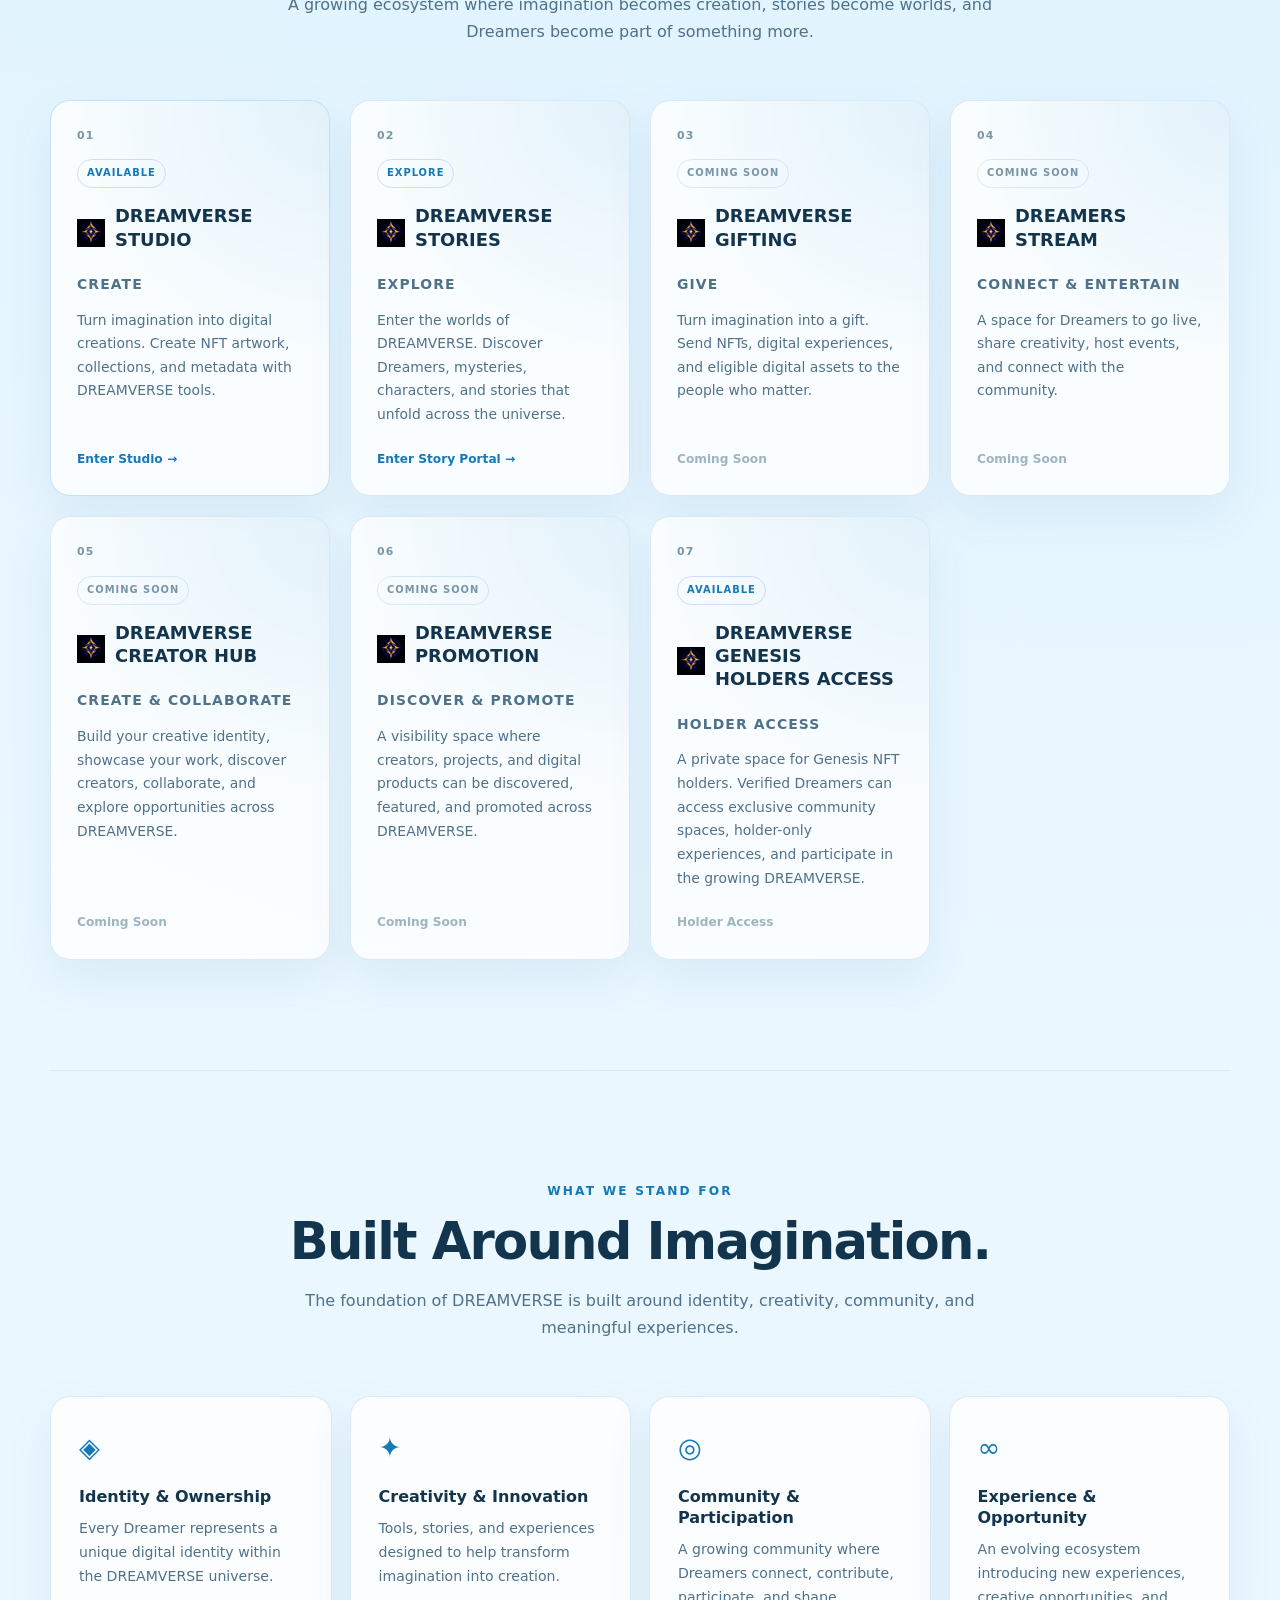
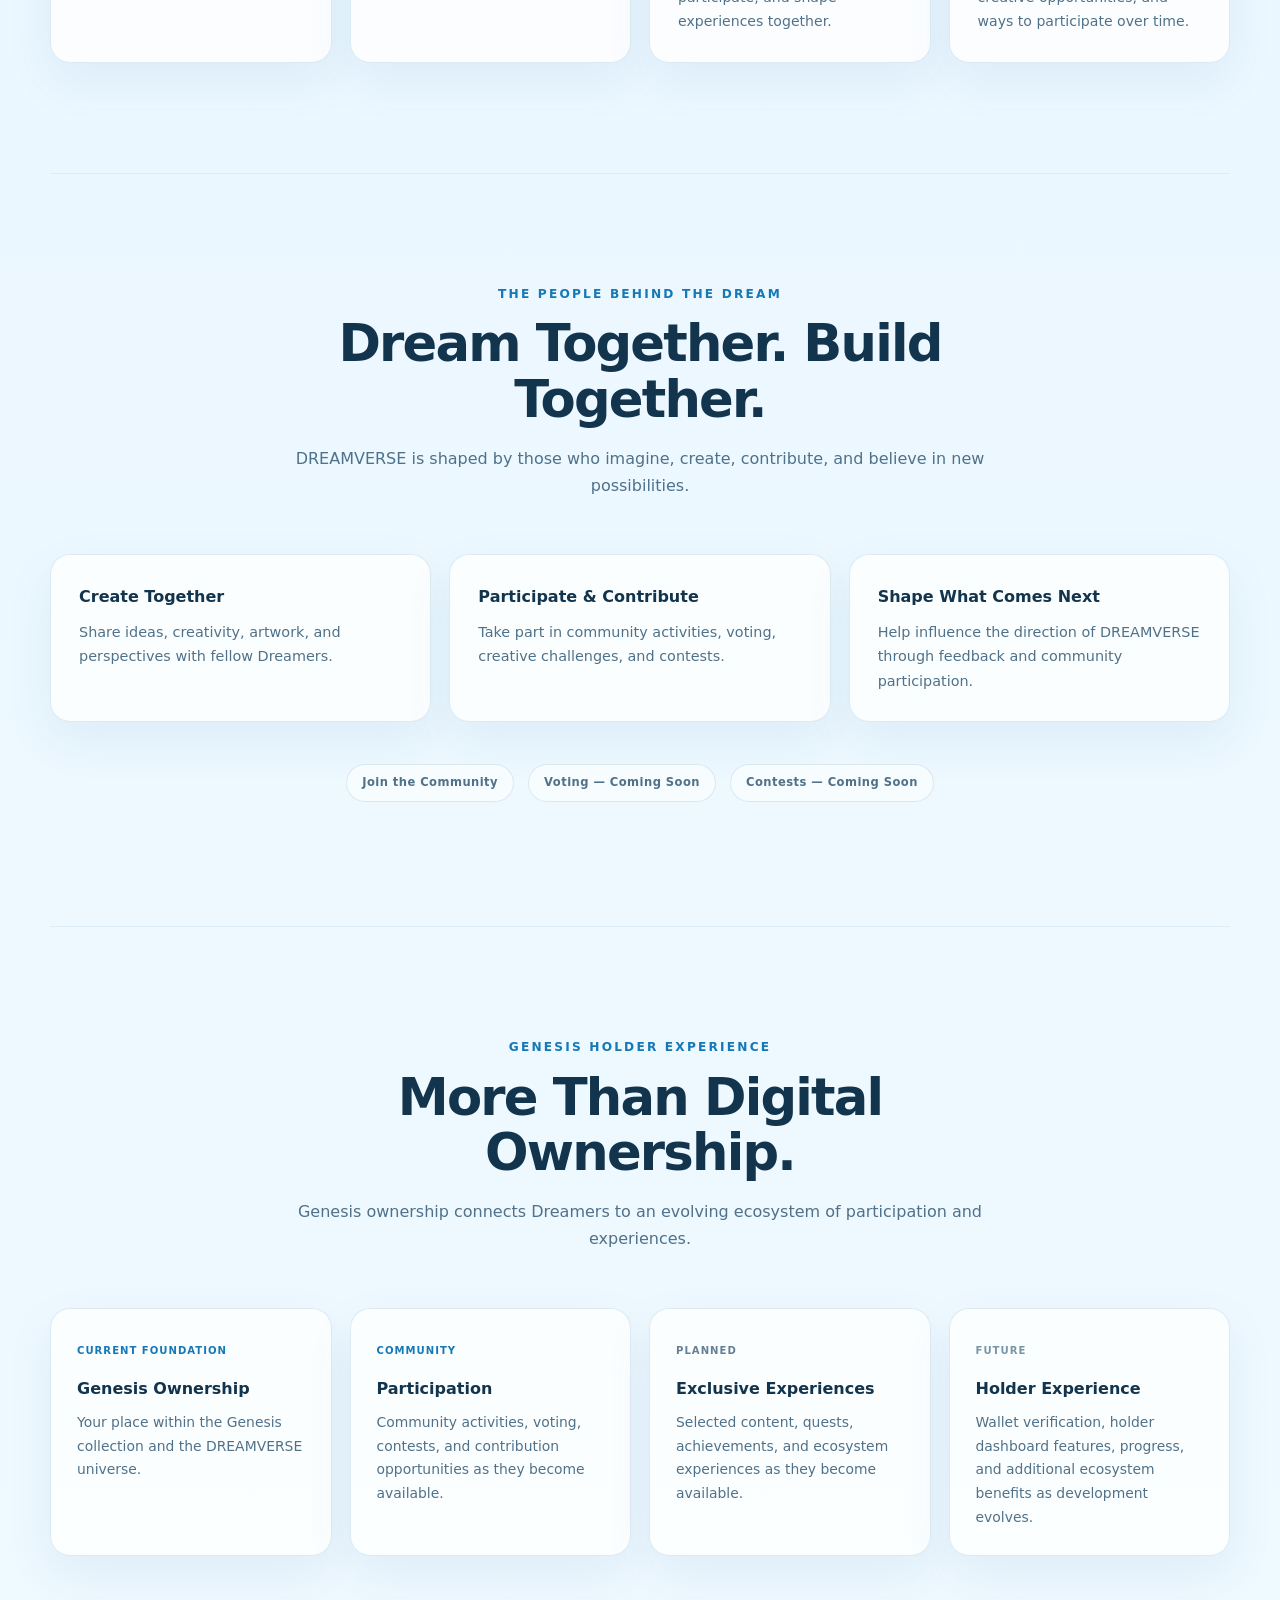
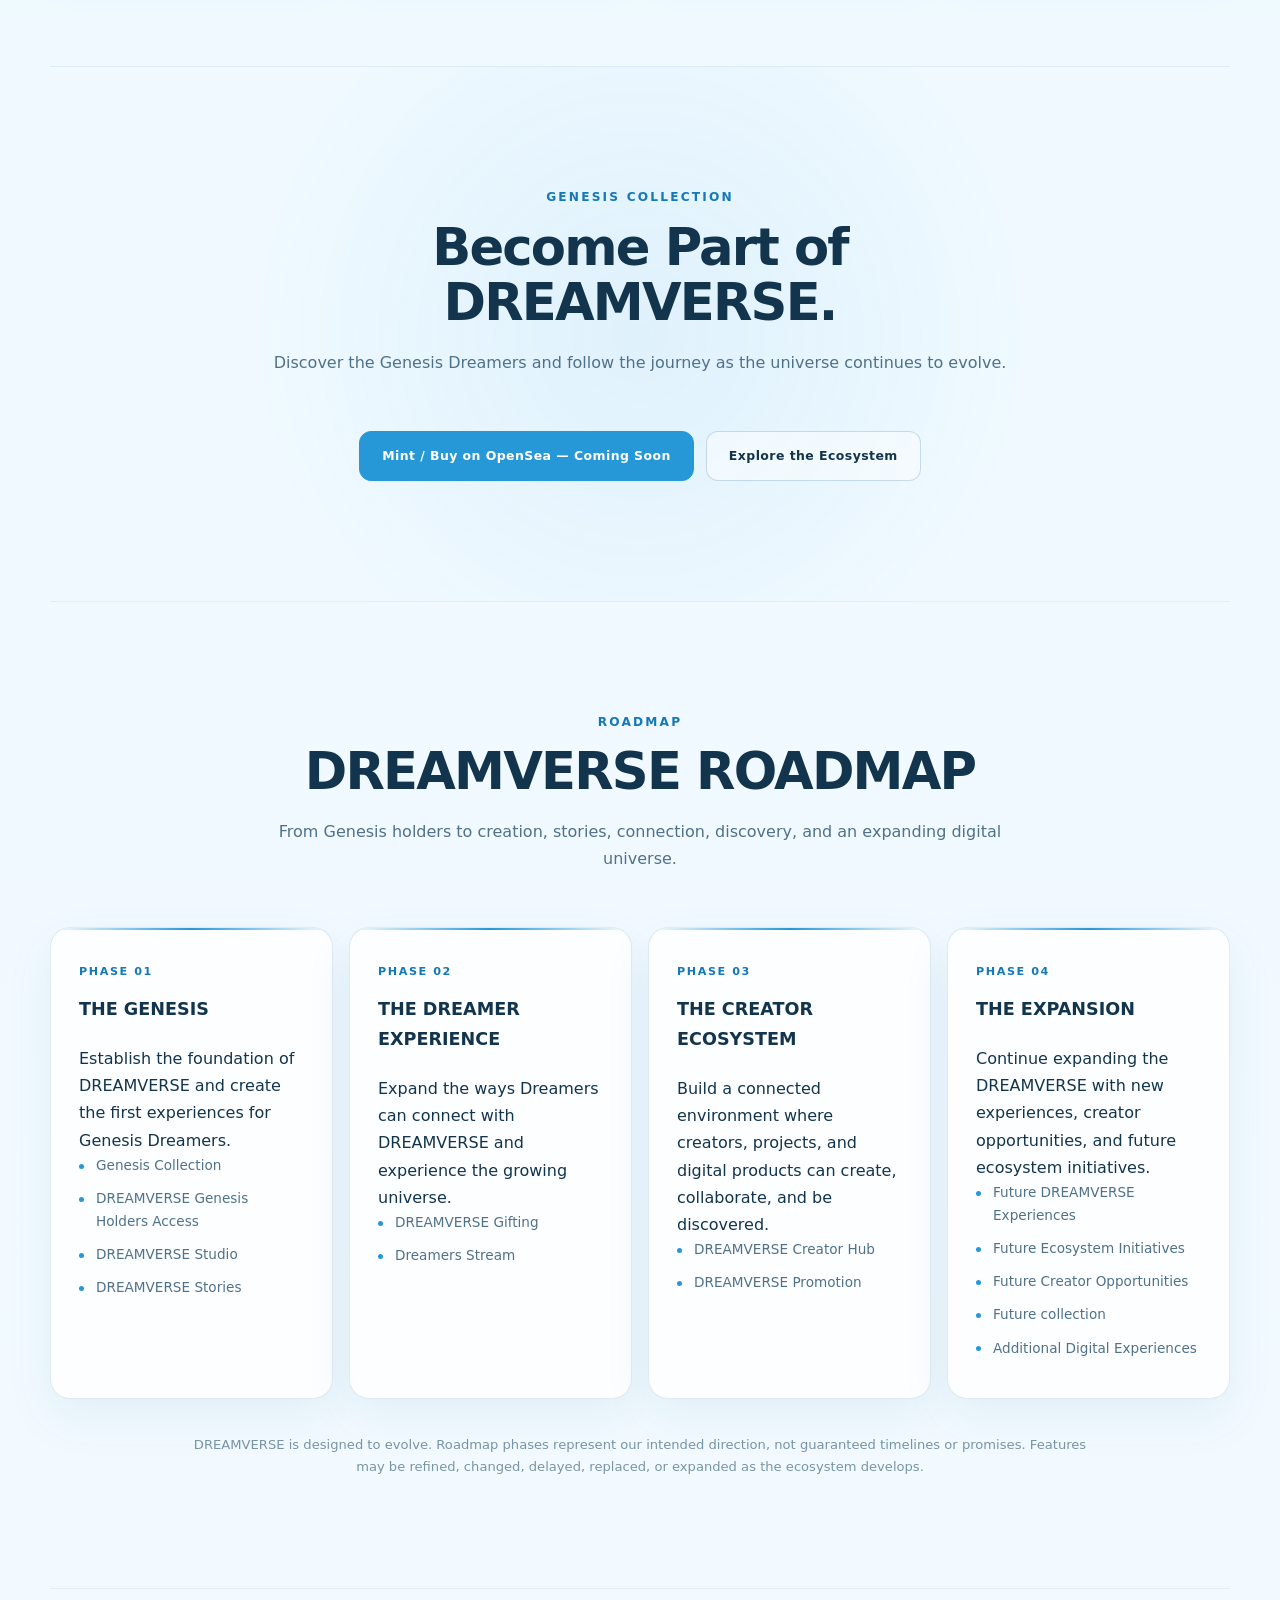
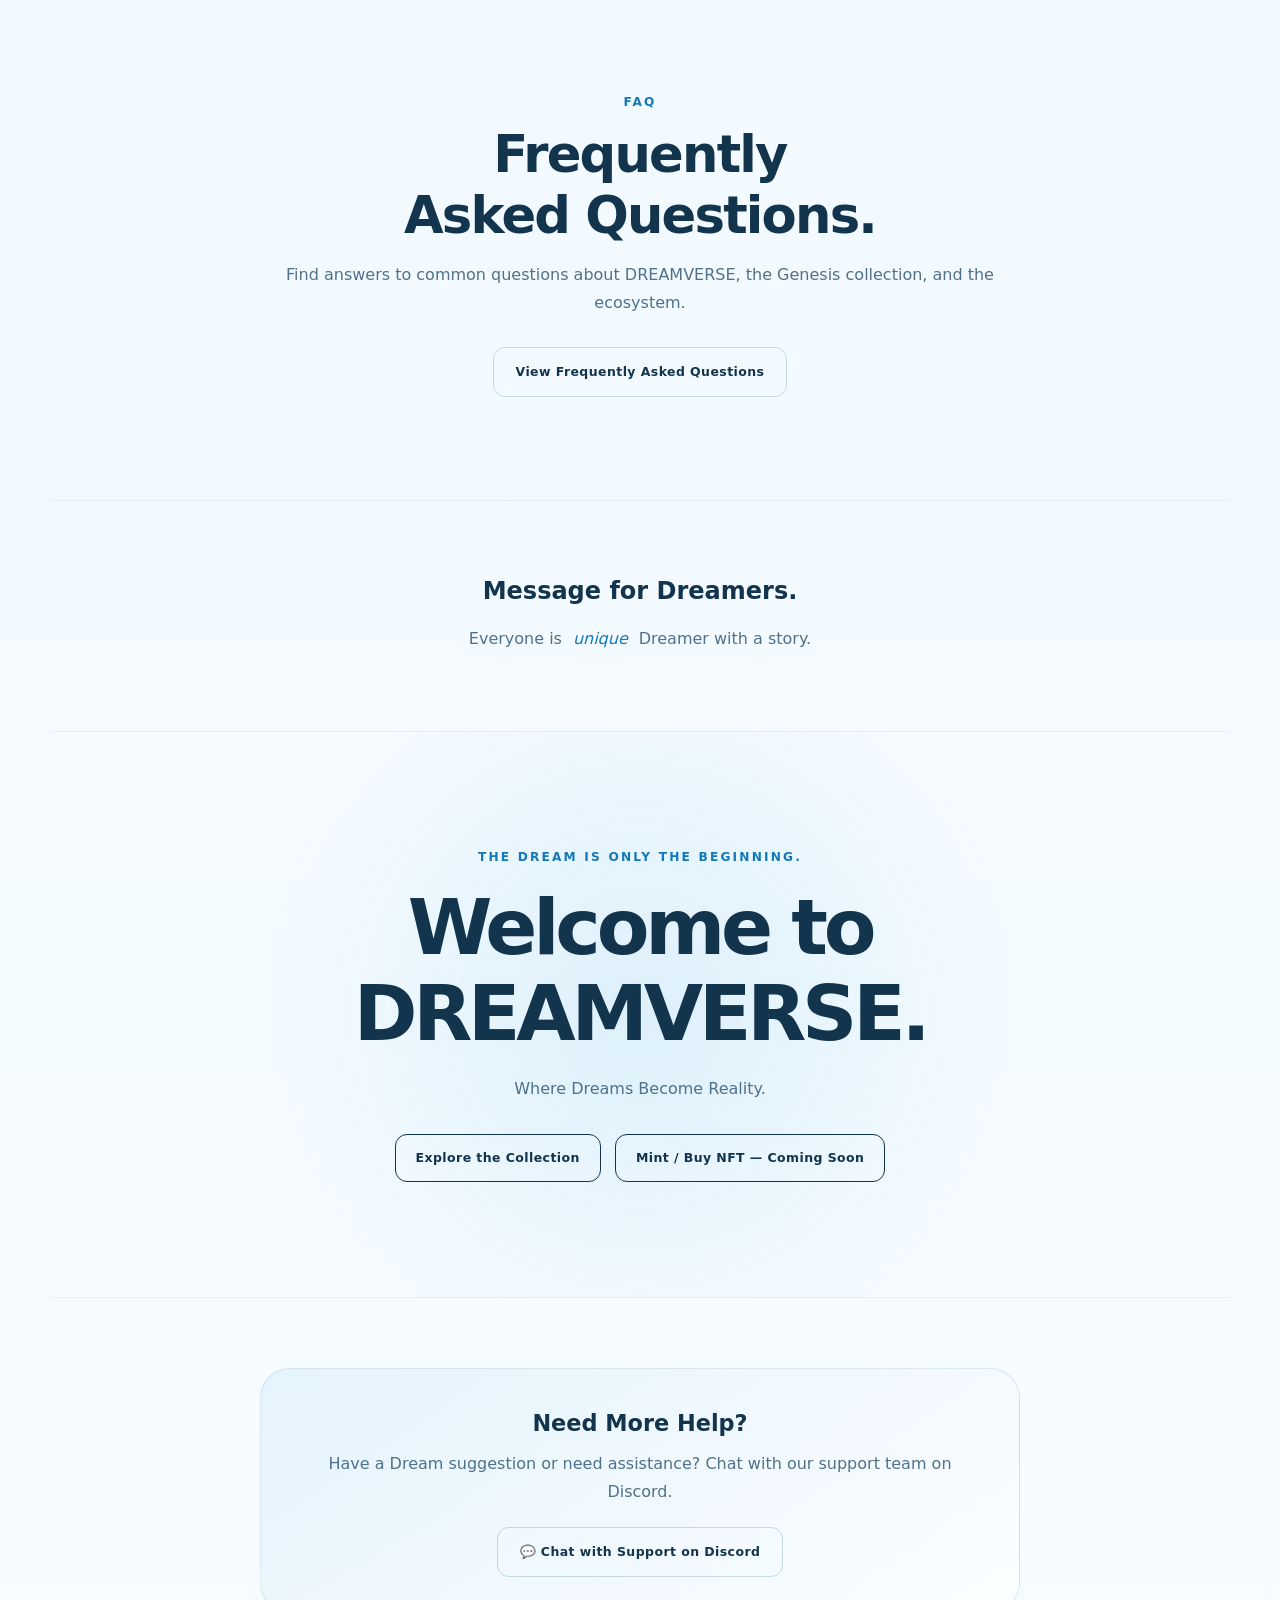
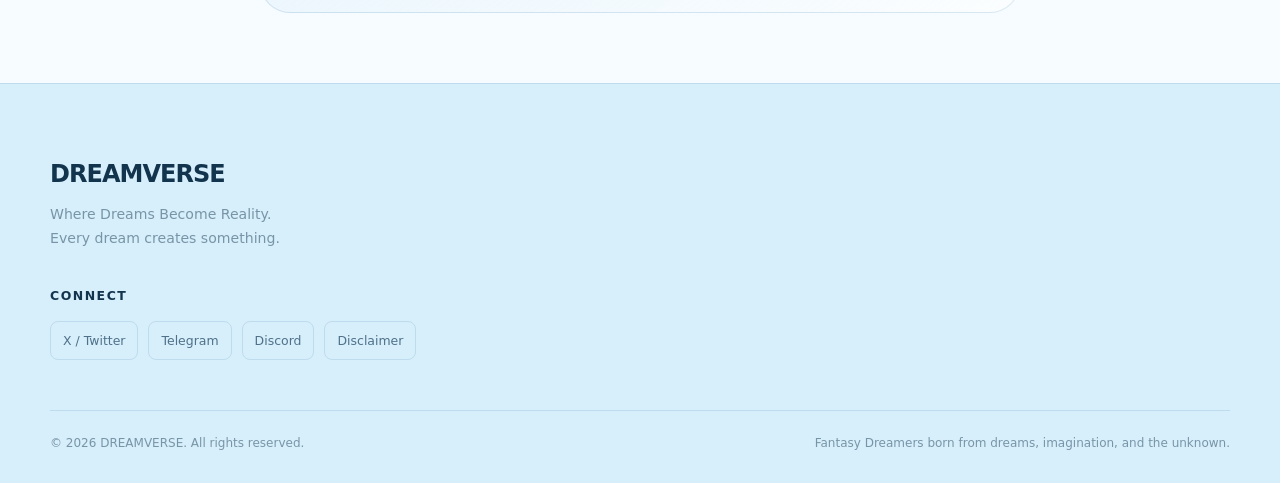
==== commit 2311c298: "Update index.html" ====
--- a/index.html
+++ b/index.html
@@ -365,11 +365,14 @@
  <!-- =================================
      DREAMVERSE ECOSYSTEM
 ================================== -->
-<section id="ecosystem">
-
-  <header>
-
-    <p>
+
+<section
+  id="ecosystem"
+  class="ecosystem section"
+>
+  <header class="section-header">
+
+    <p class="section-label">
       BEYOND THE COLLECTION
     </p>
 
@@ -385,26 +388,30 @@
   </header>
 
 
-  <div>
+  <div class="ecosystem-grid">
 
 
     <!-- 01 — DREAMVERSE STUDIO -->
-
-    <article>
-
-      <span>
+    <article class="ecosystem-card ecosystem-featured">
+
+      <span class="ecosystem-number">
         01
       </span>
 
-      <span>
+      <span class="ecosystem-status available">
         AVAILABLE
       </span>
 
-      <div>
+      <div
+        class="ecosystem-brand"
+        style="display:flex;align-items:center;gap:10px;margin-bottom:12px;"
+      >
 
         <img
           src="dreamverse-logo.png"
-          alt="DREAMVERSE Logo"
+          alt=""
+          aria-hidden="true"
+          style="width:28px;height:28px;object-fit:contain;flex:0 0 28px;"
         />
 
         <h3>
@@ -413,7 +420,10 @@
 
       </div>
 
-      <p>
+      <p
+        class="ecosystem-type"
+        style="margin-bottom:12px;font-weight:800;letter-spacing:0.08em;text-transform:uppercase;"
+      >
         CREATE
       </p>
 
@@ -423,31 +433,37 @@
         with DREAMVERSE tools.
       </p>
 
-      <a href="nft-generator.html">
+      <a
+        href="nft-generator.html"
+        class="ecosystem-link"
+      >
         Enter Studio →
       </a>
 
     </article>
 
 
-
     <!-- 02 — DREAMVERSE STORIES -->
-
-    <article>
-
-      <span>
+    <article class="ecosystem-card">
+
+      <span class="ecosystem-number">
         02
       </span>
 
-      <span>
+      <span class="ecosystem-status available">
         EXPLORE
       </span>
 
-      <div>
+      <div
+        class="ecosystem-brand"
+        style="display:flex;align-items:center;gap:10px;margin-bottom:12px;"
+      >
 
         <img
           src="dreamverse-logo.png"
-          alt="DREAMVERSE Logo"
+          alt=""
+          aria-hidden="true"
+          style="width:28px;height:28px;object-fit:contain;flex:0 0 28px;"
         />
 
         <h3>
@@ -456,7 +472,10 @@
 
       </div>
 
-      <p>
+      <p
+        class="ecosystem-type"
+        style="margin-bottom:12px;font-weight:800;letter-spacing:0.08em;text-transform:uppercase;"
+      >
         EXPLORE
       </p>
 
@@ -466,31 +485,37 @@
         and stories that unfold across the universe.
       </p>
 
-      <a href="story.html">
+      <a
+        href="story.html"
+        class="ecosystem-link"
+      >
         Enter Story Portal →
       </a>
 
     </article>
 
 
-
     <!-- 03 — DREAMVERSE GIFTING -->
-
-    <article>
-
-      <span>
+    <article class="ecosystem-card">
+
+      <span class="ecosystem-number">
         03
       </span>
 
-      <span>
+      <span class="ecosystem-status coming-soon">
         COMING SOON
       </span>
 
-      <div>
+      <div
+        class="ecosystem-brand"
+        style="display:flex;align-items:center;gap:10px;margin-bottom:12px;"
+      >
 
         <img
           src="dreamverse-logo.png"
-          alt="DREAMVERSE Logo"
+          alt=""
+          aria-hidden="true"
+          style="width:28px;height:28px;object-fit:contain;flex:0 0 28px;"
         />
 
         <h3>
@@ -499,7 +524,10 @@
 
       </div>
 
-      <p>
+      <p
+        class="ecosystem-type"
+        style="margin-bottom:12px;font-weight:800;letter-spacing:0.08em;text-transform:uppercase;"
+      >
         GIVE
       </p>
 
@@ -509,31 +537,34 @@
         assets to the people who matter.
       </p>
 
-      <span>
+      <span class="ecosystem-link disabled">
         Coming Soon
       </span>
 
     </article>
 
 
-
     <!-- 04 — DREAMERS STREAM -->
-
-    <article>
-
-      <span>
+    <article class="ecosystem-card">
+
+      <span class="ecosystem-number">
         04
       </span>
 
-      <span>
+      <span class="ecosystem-status coming-soon">
         COMING SOON
       </span>
 
-      <div>
+      <div
+        class="ecosystem-brand"
+        style="display:flex;align-items:center;gap:10px;margin-bottom:12px;"
+      >
 
         <img
           src="dreamverse-logo.png"
-          alt="DREAMVERSE Logo"
+          alt=""
+          aria-hidden="true"
+          style="width:28px;height:28px;object-fit:contain;flex:0 0 28px;"
         />
 
         <h3>
@@ -542,7 +573,10 @@
 
       </div>
 
-      <p>
+      <p
+        class="ecosystem-type"
+        style="margin-bottom:12px;font-weight:800;letter-spacing:0.08em;text-transform:uppercase;"
+      >
         CONNECT &amp; ENTERTAIN
       </p>
 
@@ -552,31 +586,34 @@
         with the community.
       </p>
 
-      <span>
+      <span class="ecosystem-link disabled">
         Coming Soon
       </span>
 
     </article>
 
 
-
     <!-- 05 — DREAMVERSE CREATOR HUB -->
-
-    <article>
-
-      <span>
+    <article class="ecosystem-card">
+
+      <span class="ecosystem-number">
         05
       </span>
 
-      <span>
+      <span class="ecosystem-status coming-soon">
         COMING SOON
       </span>
 
-      <div>
+      <div
+        class="ecosystem-brand"
+        style="display:flex;align-items:center;gap:10px;margin-bottom:12px;"
+      >
 
         <img
           src="dreamverse-logo.png"
-          alt="DREAMVERSE Logo"
+          alt=""
+          aria-hidden="true"
+          style="width:28px;height:28px;object-fit:contain;flex:0 0 28px;"
         />
 
         <h3>
@@ -585,7 +622,10 @@
 
       </div>
 
-      <p>
+      <p
+        class="ecosystem-type"
+        style="margin-bottom:12px;font-weight:800;letter-spacing:0.08em;text-transform:uppercase;"
+      >
         CREATE &amp; COLLABORATE
       </p>
 
@@ -595,31 +635,34 @@
         and explore opportunities across DREAMVERSE.
       </p>
 
-      <span>
+      <span class="ecosystem-link disabled">
         Coming Soon
       </span>
 
     </article>
 
 
-
     <!-- 06 — DREAMVERSE PROMOTION -->
-
-    <article>
-
-      <span>
+    <article class="ecosystem-card">
+
+      <span class="ecosystem-number">
         06
       </span>
 
-      <span>
+      <span class="ecosystem-status coming-soon">
         COMING SOON
       </span>
 
-      <div>
+      <div
+        class="ecosystem-brand"
+        style="display:flex;align-items:center;gap:10px;margin-bottom:12px;"
+      >
 
         <img
           src="dreamverse-logo.png"
-          alt="DREAMVERSE Logo"
+          alt=""
+          aria-hidden="true"
+          style="width:28px;height:28px;object-fit:contain;flex:0 0 28px;"
         />
 
         <h3>
@@ -628,7 +671,10 @@
 
       </div>
 
-      <p>
+      <p
+        class="ecosystem-type"
+        style="margin-bottom:12px;font-weight:800;letter-spacing:0.08em;text-transform:uppercase;"
+      >
         DISCOVER &amp; PROMOTE
       </p>
 
@@ -639,77 +685,63 @@
         across DREAMVERSE.
       </p>
 
-      <span>
+      <span class="ecosystem-link disabled">
         Coming Soon
       </span>
 
     </article>
 
 
-
-    <!-- 07 — DREAMVERSE GENESIS HOLDERS ACCESS -->
-
-    <article>
-
-      <span>
-        07
-      </span>
-
-      <span>
-        AVAILABLE
-      </span>
-
-      <div>
-
-        <img
-          src="dreamverse-logo.png"
-          alt="DREAMVERSE Logo"
-        />
-
-        <h3>
-          DREAMVERSE GENESIS HOLDERS ACCESS
-        </h3>
-
-      </div>
-
-      <p>
-        HOLDER ACCESS
-      </p>
-
-      <p>
-        A private space for Genesis NFT holders.
-        Verified Dreamers can access exclusive
-        community spaces, holder-only experiences,
-        and participate in the growing DREAMVERSE.
-      </p>
-
-
-      <!--
-        HOLDER ACCESS LINK
-
-        Replace the placeholder below with the
-        official Genesis Holder Access URL when ready.
-
-        Example:
-        href="https://your-holder-access-link.com"
-      -->
-
-      <a
-        href="PASTE-HOLDER-ACCESS-LINK-HERE"
-        target="_blank"
-        rel="noopener noreferrer"
-      >
-        Enter Holder Access →
-      </a>
-
-    </article>
-
+      <!-- 07 — DREAMVERSE GENESIS HOLDERS ACCESS -->
+<article class="ecosystem-card">
+
+  <span class="ecosystem-number">
+    07
+  </span>
+
+  <span class="ecosystem-status available">
+    AVAILABLE
+  </span>
+
+  <div
+    class="ecosystem-brand"
+    style="display:flex;align-items:center;gap:10px;margin-bottom:12px;"
+  >
+
+    <img
+      src="dreamverse-logo.png"
+      alt=""
+      aria-hidden="true"
+      style="width:28px;height:28px;object-fit:contain;flex:0 0 28px;"
+    />
+
+    <h3>
+      DREAMVERSE GENESIS HOLDERS ACCESS
+    </h3>
 
   </div>
 
+  <p
+    class="ecosystem-type"
+    style="margin-bottom:12px;font-weight:800;letter-spacing:0.08em;text-transform:uppercase;"
+  >
+    HOLDER ACCESS
+  </p>
+
+  <p>
+    A private space for Genesis NFT holders.
+    Verified Dreamers can access exclusive
+    community spaces, holder-only experiences,
+    and participate in the growing DREAMVERSE.
+  </p>
+
+  <span class="ecosystem-link disabled">
+    Holder Access
+  </span>
+  
+      
+  </div>
 </section>
-
-
       
       <!-- =================================
            FOUNDATION
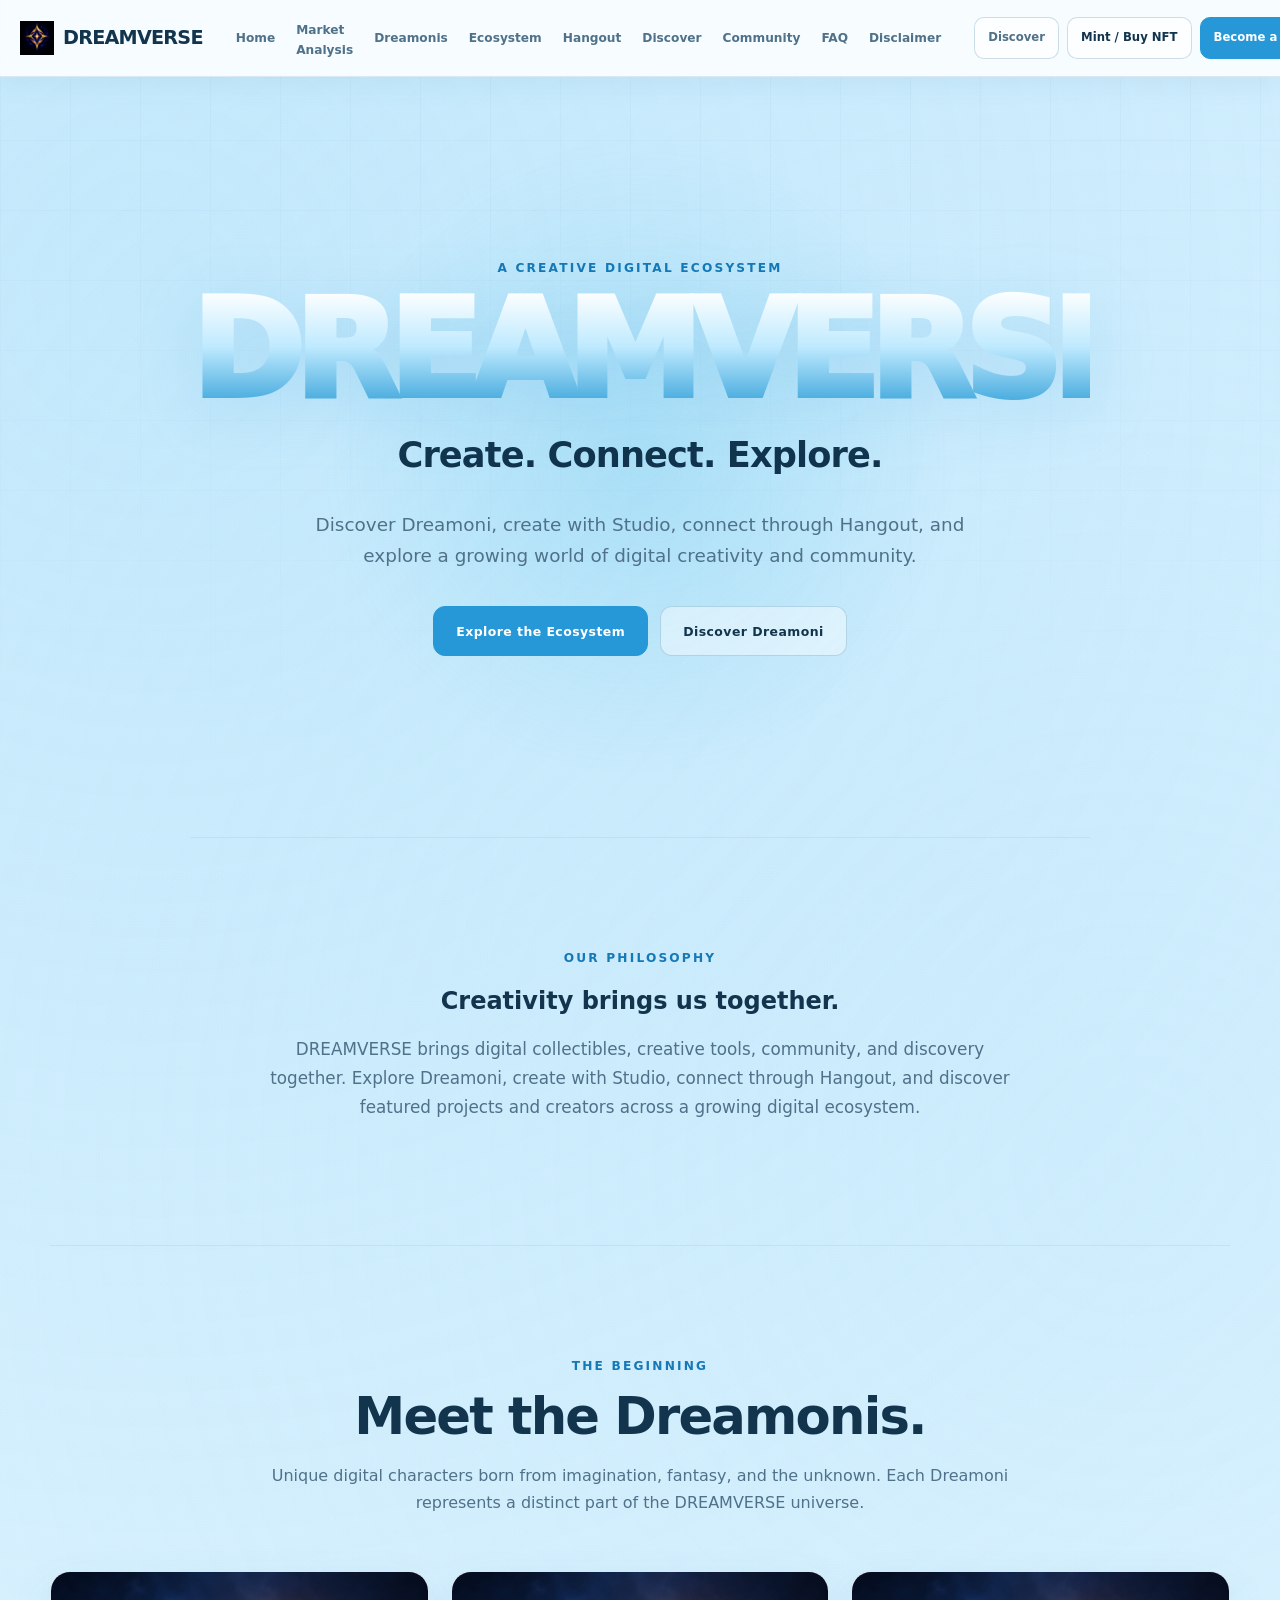
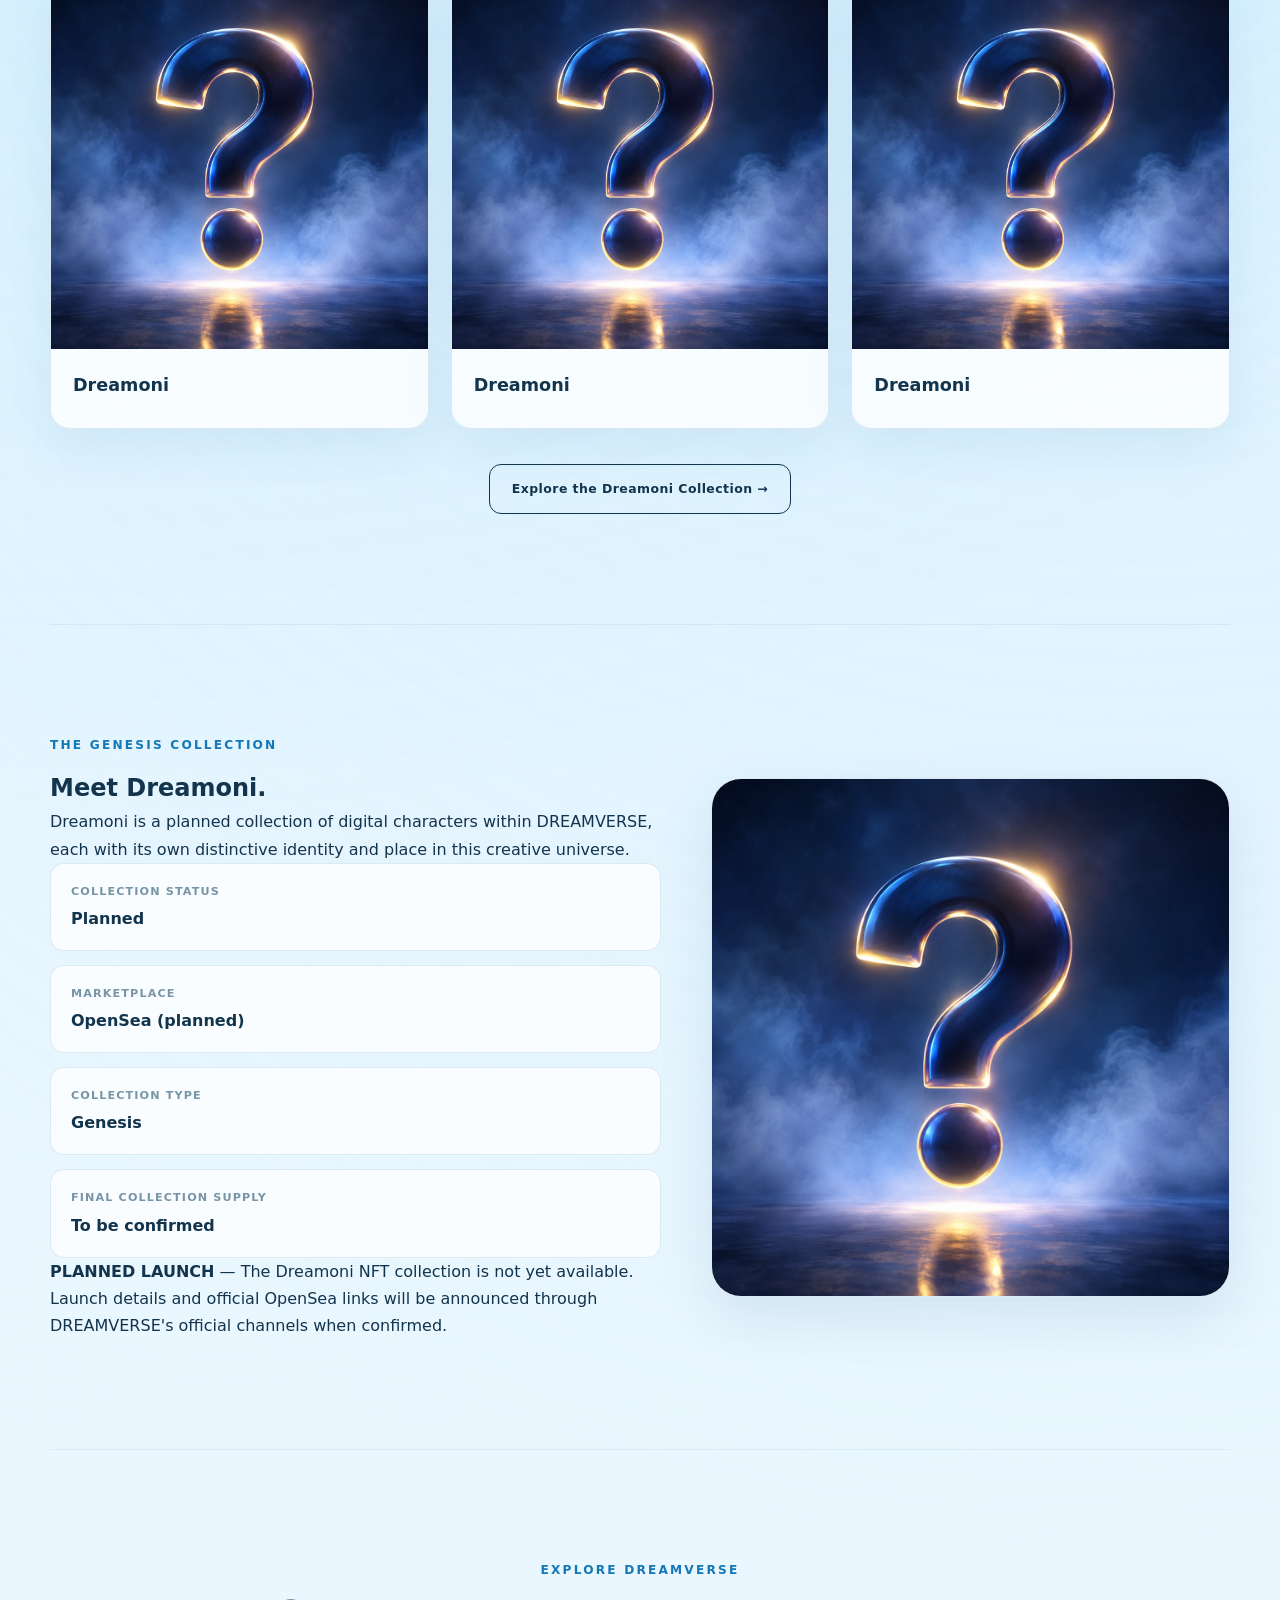
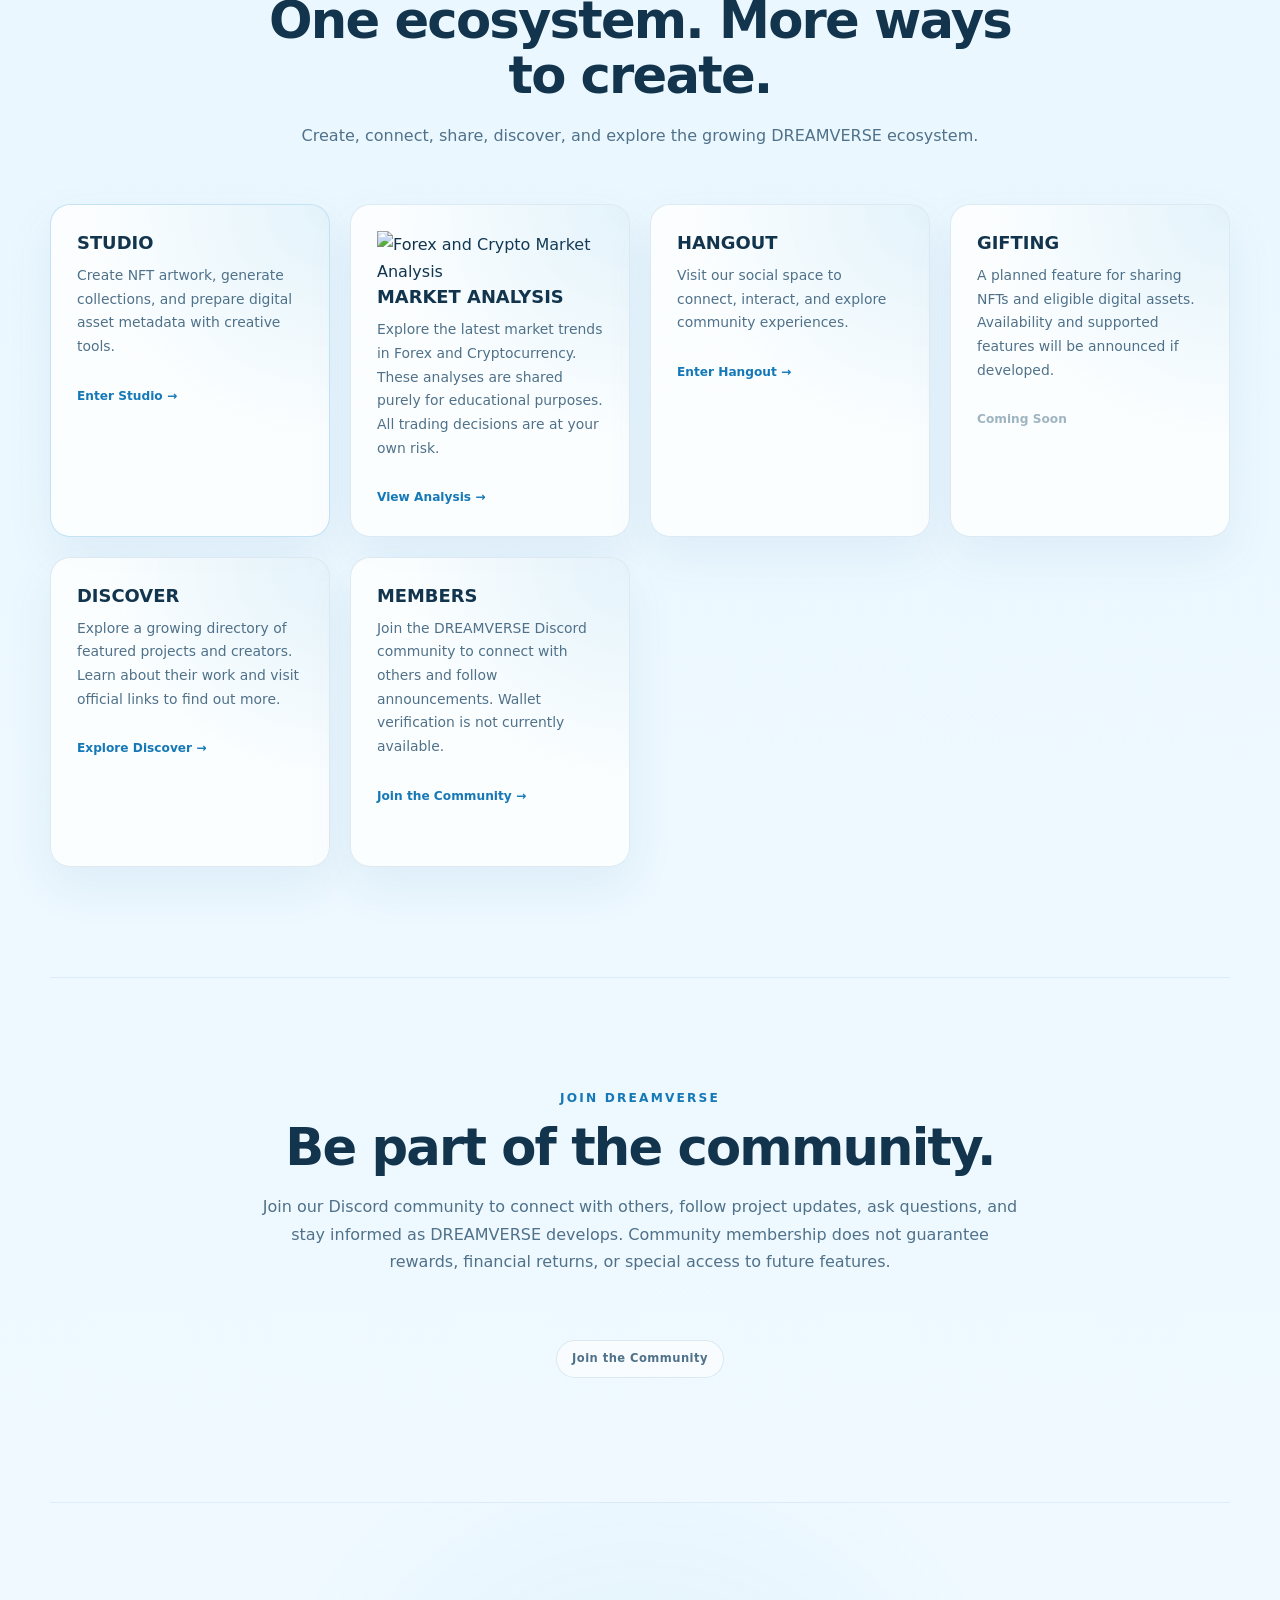
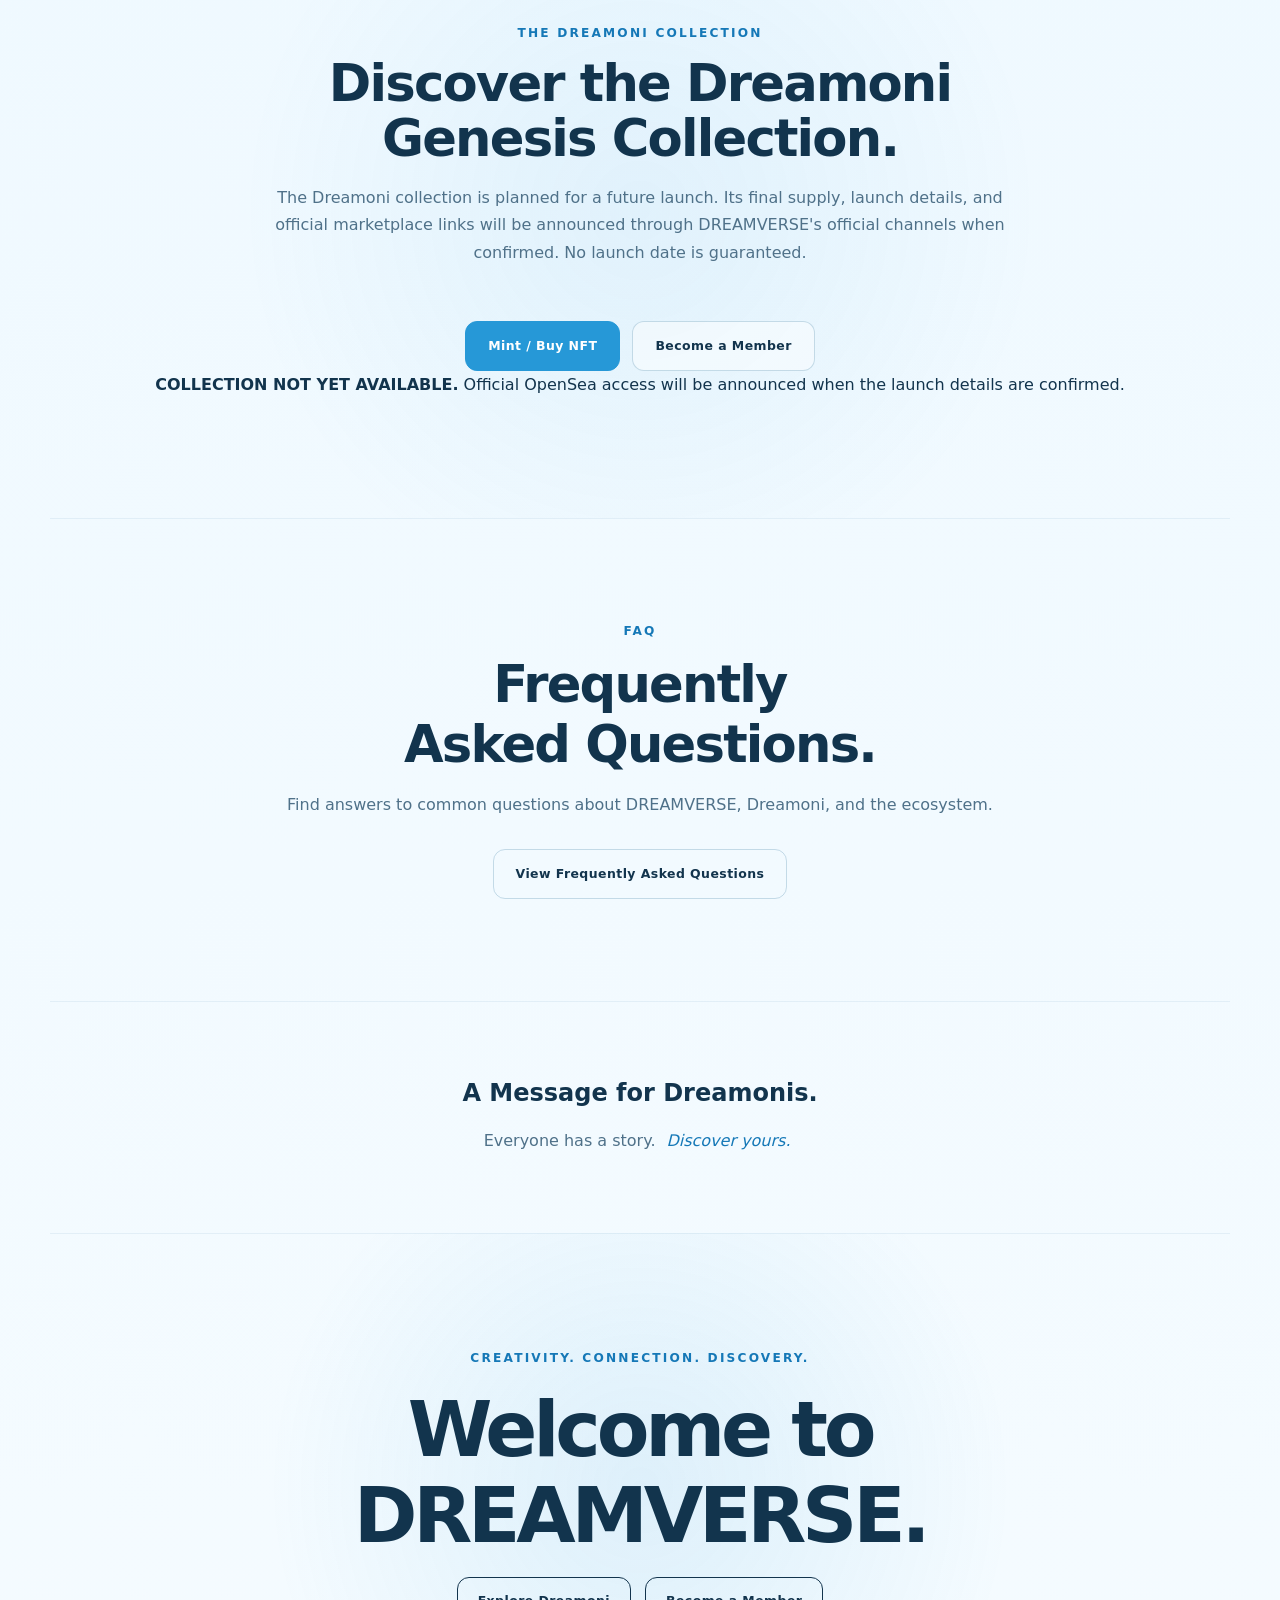
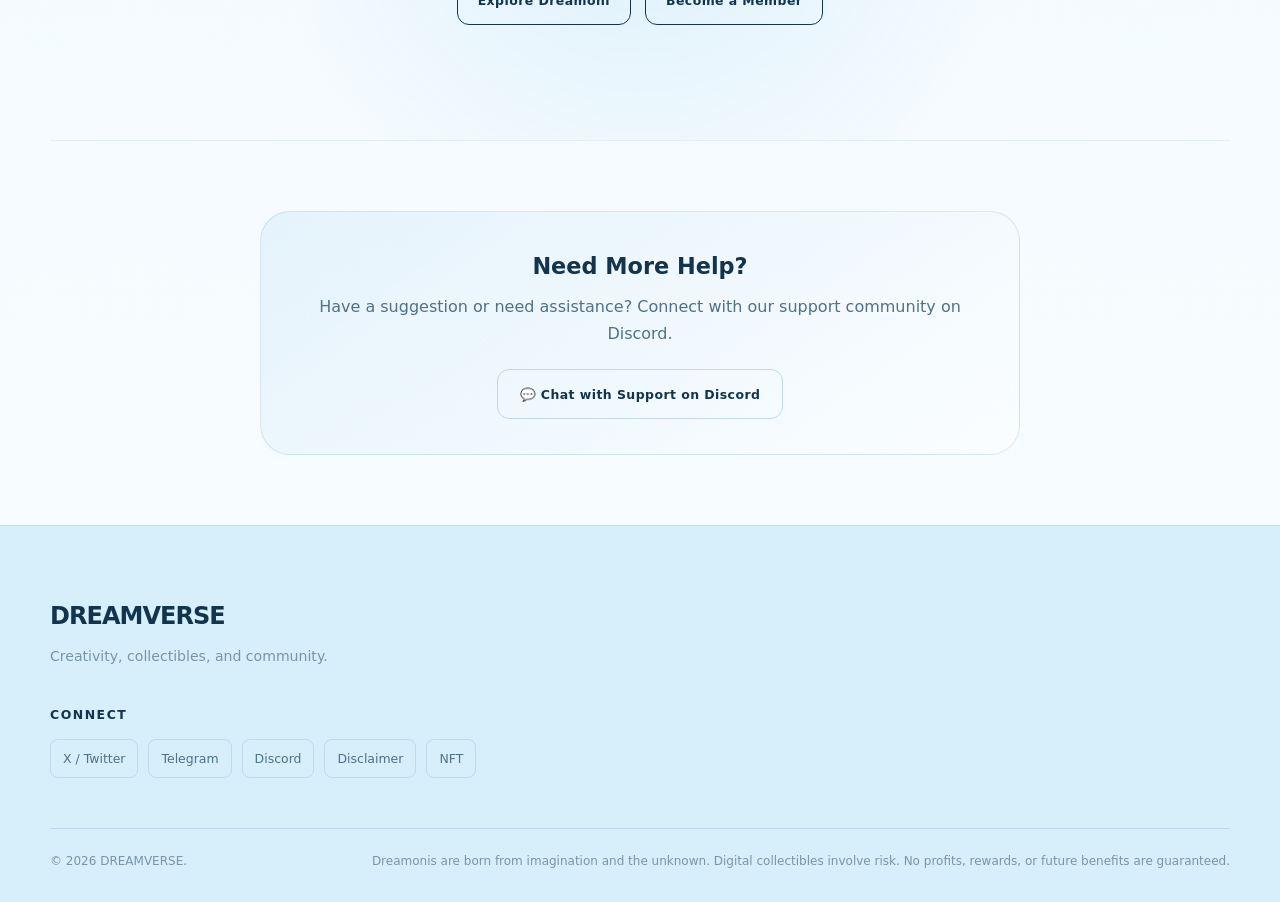
==== commit 4350cfb4: "Update index.html" ====
--- a/index.html
+++ b/index.html
@@ -2,34 +2,31 @@
 <html lang="en">
   <head>
     <meta charset="UTF-8" />
-    <meta
-      name="viewport"
-      content="width=device-width, initial-scale=1.0"
-    />
+    <meta name="viewport" content="width=device-width, initial-scale=1.0" />
 
     <meta
       name="description"
-      content="DREAMVERSE — Where Dreams Become Reality. A creative digital universe bringing together fantasy, imagination, technology, storytelling, and community."
+      content="DREAMVERSE is a creative digital ecosystem bringing Dreamoni digital collectibles, creative tools, community, and a growing directory of featured projects and creators together."
     />
 
+    <meta name="theme-color" content="#f5f4ef" />
+
     <meta
-      name="theme-color"
-      content="#f5f4ef"
+      property="og:title"
+      content="DREAMVERSE | Creative Digital Ecosystem"
     />
-
-    <title>DREAMVERSE — Where Dreams Become Reality</title>
-
-    <link
-      rel="icon"
-      href="dreamverse-logo.png"
+    <meta
+      property="og:description"
+      content="Discover Dreamoni, create with Studio, connect through Hangout, explore featured projects and creators, and join the DREAMVERSE community."
     />
-
-    <link
-      rel="stylesheet"
-      href="style.css"
-    />
-
-    <!-- Google AdSense: Add approved code here -->
+    <meta property="og:type" content="website" />
+
+    <title>DREAMVERSE | Creative Digital Ecosystem</title>
+
+    <link rel="icon" href="dreamverse-logo.png" />
+    <link rel="stylesheet" href="style.css" />
+
+    <!-- Google AdSense -->
     <script
       async
       src="https://pagead2.googlesyndication.com/pagead/js/adsbygoogle.js?client=ca-pub-3923660938499775"
@@ -38,23 +35,11 @@
   </head>
 
   <body>
-    <!-- =================================
-         HEADER
-    ================================== -->
+    <!-- HEADER -->
     <header class="site-header">
-      <nav
-        class="navbar"
-        aria-label="Main Navigation"
-      >
-        <a
-          href="#home"
-          class="logo"
-          aria-label="DREAMVERSE Home"
-        >
-          <img
-            src="dreamverse-logo.png"
-            alt="DREAMVERSE Logo"
-          />
+      <nav class="navbar" aria-label="Main navigation">
+        <a href="#home" class="logo" aria-label="DREAMVERSE home">
+          <img src="dreamverse-logo.png" alt="DREAMVERSE logo" />
           <span>DREAMVERSE</span>
         </a>
 
@@ -70,152 +55,94 @@
           <span></span>
         </button>
 
-        <ul
-          class="main-navigation"
-          id="main-navigation"
-        >
-          <li>
-            <a href="#home">Home</a>
-          </li>
-
-          <li>
-            <a href="#dreamers">Dreamers</a>
-          </li>
-
-          <li>
-            <a href="#ecosystem">Ecosystem</a>
-          </li>
-
-          <li>
-            <a href="story.html">Stories</a>
-          </li>
-
-          <li>
-            <a href="#community">Community</a>
-          </li>
-
-          <li>
-            <a href="#roadmap">Roadmap</a>
-          </li>
-
-          <li>
-            <a href="#faq">FAQ</a>
-          </li>
-
-          <li>
-            <a href="disclaimer.html">Disclaimer</a>
-          </li>
+        <ul class="main-navigation" id="main-navigation">
+          <li><a href="#home">Home</a></li>
+          <li><a href="market-analysis.html">Market Analysis</a></li>
+          <li><a href="#dreamonis">Dreamonis</a></li>
+          <li><a href="#ecosystem">Ecosystem</a></li>
+          <li><a href="hangout.html">Hangout</a></li>
+          <li><a href="discover.html">Discover</a></li>
+          <li><a href="#community">Community</a></li>
+          <li><a href="#faq">FAQ</a></li>
+          <li><a href="disclaimer.html">Disclaimer</a></li>
         </ul>
 
         <div class="nav-actions">
-          <a
-            href="#ecosystem"
-            class="nav-explore"
-          >
-            Explore
-          </a>
-
+          <a href="discover.html" class="nav-explore">Discover</a>
+
+          <!-- Hidden until the official collection is launched.
+               Remove hidden and add the verified OpenSea URL at launch. -->
           <a
             href="#collection"
             class="nav-cta"
-          >
-            Genesis Collection
+            aria-label="Mint or buy Dreamoni NFTs"
+            hidden
+          >
+            Mint / Buy NFT
           </a>
 
           <a
-            href="#mint"
+            href="https://discord.gg/hzZUMR7tt"
+            target="_blank"
+            rel="noopener noreferrer"
             class="nav-mint"
           >
-            Mint / Buy NFT
+            Become a Member
           </a>
         </div>
       </nav>
     </header>
 
     <main>
-      <!-- =================================
-           HERO
-      ================================== -->
-      <section
-        id="home"
-        class="hero"
-      >
+      <!-- HERO -->
+      <section id="home" class="hero">
         <div class="hero-content">
-          <p class="eyebrow">
-            A UNIVERSE OF IMAGINATION
-          </p>
-
-          <h1>
-            DREAMVERSE
-          </h1>
-
-          <h2>
-            Where Dreams Become Reality.
-          </h2>
+          <p class="eyebrow">A CREATIVE DIGITAL ECOSYSTEM</p>
+
+          <h1>DREAMVERSE</h1>
+
+          <h2>Create. Connect. Explore.</h2>
 
           <p class="hero-description">
-            A creative digital universe where imagination meets creativity.
-            Discover unique Dreamers, explore new worlds, and become part
-            of something still unfolding.
+            Discover Dreamoni, create with Studio, connect through Hangout, and
+            explore a growing world of digital creativity and community.
           </p>
 
           <div class="hero-actions">
-            <a
-              href="#ecosystem"
-              class="btn-primary"
-            >
-              Explore the Universe
-            </a>
-
-            <a
-              href="#collection"
-              class="btn-secondary"
-            >
-              Discover the Dreamers
-            </a>
+            <a href="#ecosystem" class="btn-primary"> Explore the Ecosystem </a>
+
+            <a href="#collection" class="btn-secondary"> Discover Dreamoni </a>
           </div>
         </div>
       </section>
 
-      <!-- =================================
-           PHILOSOPHY
-      ================================== -->
+      <!-- PHILOSOPHY -->
       <section class="philosophy">
         <div class="section-inner">
-          <p class="section-label">
-            OUR PHILOSOPHY
-          </p>
-
-          <h2>
-            Every dream creates something.
-          </h2>
+          <p class="section-label">OUR PHILOSOPHY</p>
+
+          <h2>Creativity brings us together.</h2>
 
           <p class="philosophy-description">
-            DREAMVERSE is a universe for those who dream, envision,
-            create, and build toward possibilities beyond the ordinary.
-          </p>
-        </div>
-      </section>
-
-      <!-- =================================
-           DREAMERS
-      ================================== -->
-      <section
-        id="dreamers"
-        class="dreamers section"
-      >
+            DREAMVERSE brings digital collectibles, creative tools, community,
+            and discovery together. Explore Dreamoni, create with Studio,
+            connect through Hangout, and discover featured projects and creators
+            across a growing digital ecosystem.
+          </p>
+        </div>
+      </section>
+
+      <!-- DREAMONIS -->
+      <section id="dreamonis" class="dreamers section">
         <header class="section-header">
-          <p class="section-label">
-            THE BEGINNING
-          </p>
-
-          <h2>
-            Meet the Dreamers.
-          </h2>
+          <p class="section-label">THE BEGINNING</p>
+
+          <h2>Meet the Dreamonis.</h2>
 
           <p>
-            Unique beings born from dreams, imagination, and the unknown.
-            Each carries its own identity within the DREAMVERSE.
+            Unique digital characters born from imagination, fantasy, and the
+            unknown. Each Dreamoni represents a distinct part of the DREAMVERSE
+            universe.
           </p>
         </header>
 
@@ -224,19 +151,13 @@
             <div class="dreamer-image">
               <img
                 src="dreamer-0001.png"
-                alt="DREAMVERSE Dreamer number 0001"
+                alt="Dreamoni artwork, character 0001"
                 loading="lazy"
               />
             </div>
 
             <div class="dreamer-info">
-              <h3>
-                Dreamer #0001
-              </h3>
-
-              <p>
-                Fantasy Dreamer
-              </p>
+              <h3>Dreamoni</h3>
             </div>
           </article>
 
@@ -244,19 +165,13 @@
             <div class="dreamer-image">
               <img
                 src="dreamer-0002.png"
-                alt="DREAMVERSE Dreamer number 0002"
+                alt="Dreamoni artwork, character 0002"
                 loading="lazy"
               />
             </div>
 
             <div class="dreamer-info">
-              <h3>
-                Dreamer #0002
-              </h3>
-
-              <p>
-                Fantasy Dreamer
-              </p>
+              <h3>Dreamoni</h3>
             </div>
           </article>
 
@@ -264,1069 +179,441 @@
             <div class="dreamer-image">
               <img
                 src="dreamer-0003.png"
-                alt="DREAMVERSE Dreamer number 0003"
+                alt="Dreamoni artwork, character 0003"
                 loading="lazy"
               />
             </div>
 
             <div class="dreamer-info">
-              <h3>
-                Dreamer #0003
-              </h3>
-
-              <p>
-                Fantasy Dreamer
-              </p>
+              <h3>Dreamoni</h3>
             </div>
           </article>
         </div>
 
         <div class="section-action">
-          <a
-            href="#collection"
-            class="text-link"
-          >
-            Discover the Genesis Collection →
-          </a>
-        </div>
-      </section>
-
-      <!-- =================================
-           GENESIS COLLECTION
-      ================================== -->
-      <section
-        id="collection"
-        class="collection section"
-      >
+          <a href="#collection" class="text-link">
+            Explore the Dreamoni Collection →
+          </a>
+        </div>
+      </section>
+
+      <!-- DREAMONI NFT COLLECTION -->
+      <section id="collection" class="collection section">
         <div class="collection-content">
           <div class="collection-text">
-            <p class="section-label">
-              THE GENESIS COLLECTION
-            </p>
-
-            <h2>
-              The Dreamers.
-            </h2>
+            <p class="section-label">THE GENESIS COLLECTION</p>
+
+            <h2>Meet Dreamoni.</h2>
 
             <p>
-              The first collection introducing the beings of DREAMVERSE.
-              The Genesis Collection consists of 3,333 unique digital identities.
+              Dreamoni is a planned collection of digital characters within
+              DREAMVERSE, each with its own distinctive identity and place in
+              this creative universe.
             </p>
 
             <div class="collection-details">
               <div>
-                <span class="detail-label">
-                  Collection
-                </span>
-
-                <strong>
-                  3,333 Dreamers
-                </strong>
+                <span class="detail-label">Collection Status</span>
+                <strong>Planned</strong>
               </div>
 
               <div>
-                <span class="detail-label">
-                  Platform
-                </span>
-
-                <strong>
-                  OpenSea
-                </strong>
+                <span class="detail-label">Marketplace</span>
+                <strong>OpenSea (planned)</strong>
               </div>
 
               <div>
-                <span class="detail-label">
-                  Identity
-                </span>
-
-                <strong>
-                  Genesis
-                </strong>
+                <span class="detail-label">Collection Type</span>
+                <strong>Genesis</strong>
               </div>
-            </div>
-
-            <a
-              href="#mint"
-              class="btn-primary"
-            >
-              Explore Genesis
-            </a>
+
+              <div>
+                <span class="detail-label">Final Collection Supply</span>
+                <strong>To be confirmed</strong>
+              </div>
+            </div>
+
+            <p class="collection-status-note">
+              <strong>PLANNED LAUNCH</strong> — The Dreamoni NFT collection is
+              not yet available. Launch details and official OpenSea links will
+              be announced through DREAMVERSE's official channels when
+              confirmed.
+            </p>
+
+            <!-- NFT LAUNCH:
+                 Before launch, confirm the final supply and collection details.
+                 Replace the placeholder destination with the verified official
+                 OpenSea collection URL, then remove hidden from the CTA below. -->
+            <a href="#collection" class="nav-mint" hidden> Mint / Buy NFT </a>
+
+            <!-- Kept hidden until the official collection is available. -->
+            <a href="#collection" class="nav-mint" hidden> OWN A DREAMONI </a>
           </div>
 
           <div class="collection-art">
             <img
               src="dreamer-0001.png"
-              alt="DREAMVERSE Genesis Dreamer artwork"
+              alt="Dreamoni Genesis collection concept artwork"
               loading="lazy"
             />
           </div>
         </div>
       </section>
- <!-- =================================
-     DREAMVERSE ECOSYSTEM
-================================== -->
-
-<section
-  id="ecosystem"
-  class="ecosystem section"
->
-  <header class="section-header">
-
-    <p class="section-label">
-      BEYOND THE COLLECTION
-    </p>
-
-    <h2>
-      Explore the DREAMVERSE.
-    </h2>
-
-    <p>
-      A growing ecosystem where imagination becomes creation,
-      stories become worlds, and Dreamers become part of something more.
-    </p>
-
-  </header>
-
-
-  <div class="ecosystem-grid">
-
-
-    <!-- 01 — DREAMVERSE STUDIO -->
-    <article class="ecosystem-card ecosystem-featured">
-
-      <span class="ecosystem-number">
-        01
-      </span>
-
-      <span class="ecosystem-status available">
-        AVAILABLE
-      </span>
-
-      <div
-        class="ecosystem-brand"
-        style="display:flex;align-items:center;gap:10px;margin-bottom:12px;"
-      >
-
-        <img
-          src="dreamverse-logo.png"
-          alt=""
-          aria-hidden="true"
-          style="width:28px;height:28px;object-fit:contain;flex:0 0 28px;"
-        />
-
-        <h3>
-          DREAMVERSE STUDIO
-        </h3>
-
-      </div>
-
-      <p
-        class="ecosystem-type"
-        style="margin-bottom:12px;font-weight:800;letter-spacing:0.08em;text-transform:uppercase;"
-      >
-        CREATE
-      </p>
-
-      <p>
-        Turn imagination into digital creations.
-        Create NFT artwork, collections, and metadata
-        with DREAMVERSE tools.
-      </p>
-
-      <a
-        href="nft-generator.html"
-        class="ecosystem-link"
-      >
-        Enter Studio →
-      </a>
-
-    </article>
-
-
-    <!-- 02 — DREAMVERSE STORIES -->
-    <article class="ecosystem-card">
-
-      <span class="ecosystem-number">
-        02
-      </span>
-
-      <span class="ecosystem-status available">
-        EXPLORE
-      </span>
-
-      <div
-        class="ecosystem-brand"
-        style="display:flex;align-items:center;gap:10px;margin-bottom:12px;"
-      >
-
-        <img
-          src="dreamverse-logo.png"
-          alt=""
-          aria-hidden="true"
-          style="width:28px;height:28px;object-fit:contain;flex:0 0 28px;"
-        />
-
-        <h3>
-          DREAMVERSE STORIES
-        </h3>
-
-      </div>
-
-      <p
-        class="ecosystem-type"
-        style="margin-bottom:12px;font-weight:800;letter-spacing:0.08em;text-transform:uppercase;"
-      >
-        EXPLORE
-      </p>
-
-      <p>
-        Enter the worlds of DREAMVERSE.
-        Discover Dreamers, mysteries, characters,
-        and stories that unfold across the universe.
-      </p>
-
-      <a
-        href="story.html"
-        class="ecosystem-link"
-      >
-        Enter Story Portal →
-      </a>
-
-    </article>
-
-
-    <!-- 03 — DREAMVERSE GIFTING -->
-    <article class="ecosystem-card">
-
-      <span class="ecosystem-number">
-        03
-      </span>
-
-      <span class="ecosystem-status coming-soon">
-        COMING SOON
-      </span>
-
-      <div
-        class="ecosystem-brand"
-        style="display:flex;align-items:center;gap:10px;margin-bottom:12px;"
-      >
-
-        <img
-          src="dreamverse-logo.png"
-          alt=""
-          aria-hidden="true"
-          style="width:28px;height:28px;object-fit:contain;flex:0 0 28px;"
-        />
-
-        <h3>
-          DREAMVERSE GIFTING
-        </h3>
-
-      </div>
-
-      <p
-        class="ecosystem-type"
-        style="margin-bottom:12px;font-weight:800;letter-spacing:0.08em;text-transform:uppercase;"
-      >
-        GIVE
-      </p>
-
-      <p>
-        Turn imagination into a gift. Send NFTs,
-        digital experiences, and eligible digital
-        assets to the people who matter.
-      </p>
-
-      <span class="ecosystem-link disabled">
-        Coming Soon
-      </span>
-
-    </article>
-
-
-    <!-- 04 — DREAMERS STREAM -->
-    <article class="ecosystem-card">
-
-      <span class="ecosystem-number">
-        04
-      </span>
-
-      <span class="ecosystem-status coming-soon">
-        COMING SOON
-      </span>
-
-      <div
-        class="ecosystem-brand"
-        style="display:flex;align-items:center;gap:10px;margin-bottom:12px;"
-      >
-
-        <img
-          src="dreamverse-logo.png"
-          alt=""
-          aria-hidden="true"
-          style="width:28px;height:28px;object-fit:contain;flex:0 0 28px;"
-        />
-
-        <h3>
-          DREAMERS STREAM
-        </h3>
-
-      </div>
-
-      <p
-        class="ecosystem-type"
-        style="margin-bottom:12px;font-weight:800;letter-spacing:0.08em;text-transform:uppercase;"
-      >
-        CONNECT &amp; ENTERTAIN
-      </p>
-
-      <p>
-        A space for Dreamers to go live, share
-        creativity, host events, and connect
-        with the community.
-      </p>
-
-      <span class="ecosystem-link disabled">
-        Coming Soon
-      </span>
-
-    </article>
-
-
-    <!-- 05 — DREAMVERSE CREATOR HUB -->
-    <article class="ecosystem-card">
-
-      <span class="ecosystem-number">
-        05
-      </span>
-
-      <span class="ecosystem-status coming-soon">
-        COMING SOON
-      </span>
-
-      <div
-        class="ecosystem-brand"
-        style="display:flex;align-items:center;gap:10px;margin-bottom:12px;"
-      >
-
-        <img
-          src="dreamverse-logo.png"
-          alt=""
-          aria-hidden="true"
-          style="width:28px;height:28px;object-fit:contain;flex:0 0 28px;"
-        />
-
-        <h3>
-          DREAMVERSE CREATOR HUB
-        </h3>
-
-      </div>
-
-      <p
-        class="ecosystem-type"
-        style="margin-bottom:12px;font-weight:800;letter-spacing:0.08em;text-transform:uppercase;"
-      >
-        CREATE &amp; COLLABORATE
-      </p>
-
-      <p>
-        Build your creative identity, showcase
-        your work, discover creators, collaborate,
-        and explore opportunities across DREAMVERSE.
-      </p>
-
-      <span class="ecosystem-link disabled">
-        Coming Soon
-      </span>
-
-    </article>
-
-
-    <!-- 06 — DREAMVERSE PROMOTION -->
-    <article class="ecosystem-card">
-
-      <span class="ecosystem-number">
-        06
-      </span>
-
-      <span class="ecosystem-status coming-soon">
-        COMING SOON
-      </span>
-
-      <div
-        class="ecosystem-brand"
-        style="display:flex;align-items:center;gap:10px;margin-bottom:12px;"
-      >
-
-        <img
-          src="dreamverse-logo.png"
-          alt=""
-          aria-hidden="true"
-          style="width:28px;height:28px;object-fit:contain;flex:0 0 28px;"
-        />
-
-        <h3>
-          DREAMVERSE PROMOTION
-        </h3>
-
-      </div>
-
-      <p
-        class="ecosystem-type"
-        style="margin-bottom:12px;font-weight:800;letter-spacing:0.08em;text-transform:uppercase;"
-      >
-        DISCOVER &amp; PROMOTE
-      </p>
-
-      <p>
-        A visibility space where creators,
-        projects, and digital products can be
-        discovered, featured, and promoted
-        across DREAMVERSE.
-      </p>
-
-      <span class="ecosystem-link disabled">
-        Coming Soon
-      </span>
-
-    </article>
-
-
-      <!-- 07 — DREAMVERSE GENESIS HOLDERS ACCESS -->
-<article class="ecosystem-card">
-
-  <span class="ecosystem-number">
-    07
-  </span>
-
-  <span class="ecosystem-status available">
-    AVAILABLE
-  </span>
-
-  <div
-    class="ecosystem-brand"
-    style="display:flex;align-items:center;gap:10px;margin-bottom:12px;"
-  >
-
-    <img
-      src="dreamverse-logo.png"
-      alt=""
-      aria-hidden="true"
-      style="width:28px;height:28px;object-fit:contain;flex:0 0 28px;"
-    />
-
-    <h3>
-      DREAMVERSE GENESIS HOLDERS ACCESS
-    </h3>
-
-  </div>
-
-  <p
-    class="ecosystem-type"
-    style="margin-bottom:12px;font-weight:800;letter-spacing:0.08em;text-transform:uppercase;"
-  >
-    HOLDER ACCESS
-  </p>
-
-  <p>
-    A private space for Genesis NFT holders.
-    Verified Dreamers can access exclusive
-    community spaces, holder-only experiences,
-    and participate in the growing DREAMVERSE.
-  </p>
-
-  <span class="ecosystem-link disabled">
-    Holder Access
-  </span>
-  
-      
-  </div>
-</section>
-      
-      <!-- =================================
-           FOUNDATION
-      ================================== -->
-            <section class="foundation section">
+
+      <!-- ECOSYSTEM -->
+      <section id="ecosystem" class="ecosystem section">
         <header class="section-header">
-          <p class="section-label">
-            WHAT WE STAND FOR
-          </p>
-
-          <h2>
-            Built Around Imagination.
-          </h2>
+          <p class="section-label">EXPLORE DREAMVERSE</p>
+
+          <h2>One ecosystem. More ways to create.</h2>
 
           <p>
-            The foundation of DREAMVERSE is built around identity,
-            creativity, community, and meaningful experiences.
+            Create, connect, share, discover, and explore the growing DREAMVERSE
+            ecosystem.
           </p>
         </header>
 
-        <div class="pillar-grid">
-          <article class="pillar">
-            <span
-              class="pillar-icon"
+        <div class="ecosystem-grid">
+          <!-- FUTURE STORE — RESERVED POSITION 00 -->
+          <article
+            id="store"
+            class="ecosystem-card ecosystem-store"
+            hidden
+            style="display: none"
+          >
+            <img
+              class="ecosystem-card-image"
+              src="store.jpg"
+              alt=""
               aria-hidden="true"
-            >
-              ◈
-            </span>
-
-            <h3>
-              Identity &amp; Ownership
-            </h3>
-
-            <p>
-              Every Dreamer represents a unique digital identity
-              within the DREAMVERSE universe.
-            </p>
-          </article>
-
-          <article class="pillar">
-            <span
-              class="pillar-icon"
+              loading="lazy"
+            />
+
+            <div class="ecosystem-card-overlay"></div>
+
+            <span class="ecosystem-number">00</span>
+            <span class="ecosystem-status available">STORE</span>
+
+            <div class="ecosystem-card-content">
+              <p class="ecosystem-type">SHOP</p>
+              <h3>STORE</h3>
+
+              <p>
+                Explore physical products, including electronics, home
+                appliances, clothing, phones, laptops, and more.
+              </p>
+
+              <a href="store.html" class="ecosystem-link">
+                Explore the Store →
+              </a>
+            </div>
+          </article>
+
+          <!-- STUDIO -->
+          <article class="ecosystem-card ecosystem-featured">
+            <img
+              class="ecosystem-card-image"
+              src="studio.jpg"
+              alt=""
               aria-hidden="true"
-            >
-              ✦
-            </span>
-
-            <h3>
-              Creativity &amp; Innovation
-            </h3>
-
-            <p>
-              Tools, stories, and experiences designed to help
-              transform imagination into creation.
-            </p>
-          </article>
-
-          <article class="pillar">
-            <span
-              class="pillar-icon"
+              loading="lazy"
+            />
+
+            <div class="ecosystem-card-overlay"></div>
+
+            <div class="ecosystem-card-content">
+              <h3>STUDIO</h3>
+
+              <p>
+                Create NFT artwork, generate collections, and prepare digital
+                asset metadata with creative tools.
+              </p>
+
+              <a href="nft-generator.html" class="ecosystem-link">
+                Enter Studio →
+              </a>
+            </div>
+          </article>
+
+          <article class="ecosystem-card">
+            <img
+              class="ecosystem-card-image"
+              src="market-analysis.jpg"
+              alt="Forex and Crypto Market Analysis"
+              loading="lazy"
+            />
+
+            <div class="ecosystem-card-overlay"></div>
+
+            <div class="ecosystem-card-content">
+              <h3>MARKET ANALYSIS</h3>
+
+              <p>
+                Explore the latest market trends in Forex and Cryptocurrency.
+                These analyses are shared purely for educational purposes. All
+                trading decisions are at your own risk.
+              </p>
+
+              <a href="market-analysis.html" class="ecosystem-link">
+                View Analysis →
+              </a>
+            </div>
+          </article>
+
+          <!-- HANGOUT -->
+          <article class="ecosystem-card">
+            <img
+              class="ecosystem-card-image"
+              src="hangout.jpg"
+              alt=""
               aria-hidden="true"
-            >
-              ◎
-            </span>
-
-            <h3>
-              Community &amp; Participation
-            </h3>
-
-            <p>
-              A growing community where Dreamers connect,
-              contribute, participate, and shape experiences together.
-            </p>
-          </article>
-
-          <article class="pillar">
-            <span
-              class="pillar-icon"
+              loading="lazy"
+            />
+
+            <div class="ecosystem-card-overlay"></div>
+
+            <div class="ecosystem-card-content">
+              <h3>HANGOUT</h3>
+
+              <p>
+                Visit our social space to connect, interact, and explore
+                community experiences.
+              </p>
+
+              <a href="hangout.html" class="ecosystem-link">
+                Enter Hangout →
+              </a>
+            </div>
+          </article>
+
+          <!-- GIFTING -->
+          <article class="ecosystem-card" hidden>
+            <img
+              class="ecosystem-card-image"
+              src="gifting.jpg"
+              alt=""
               aria-hidden="true"
-            >
-              ∞
-            </span>
-
-            <h3>
-              Experience &amp; Opportunity
-            </h3>
-
-            <p>
-              An evolving ecosystem introducing new experiences,
-              creative opportunities, and ways to participate over time.
-            </p>
-          </article>
-        </div>
-      </section>
-
-      <!-- =================================
-           COMMUNITY
-      ================================== -->
-      <section
-        id="community"
-        class="community section"
-      >
+              loading="lazy"
+            />
+
+            <div class="ecosystem-card-overlay"></div>
+
+            <div class="ecosystem-card-content">
+              <h3>GIFTING</h3>
+
+              <p>
+                A planned feature for sharing NFTs and eligible digital assets.
+                Availability and supported features will be announced if
+                developed.
+              </p>
+
+              <span class="ecosystem-link disabled">Coming Soon</span>
+            </div>
+          </article>
+
+          <!-- DISCOVER -->
+          <article class="ecosystem-card">
+            <img
+              class="ecosystem-card-image"
+              src="discover.jpg"
+              alt=""
+              aria-hidden="true"
+              loading="lazy"
+            />
+
+            <div class="ecosystem-card-overlay"></div>
+
+            <div class="ecosystem-card-content">
+              <h3>DISCOVER</h3>
+
+              <p>
+                Explore a growing directory of featured projects and creators.
+                Learn about their work and visit official links to find out
+                more.
+              </p>
+
+              <a href="discover.html" class="ecosystem-link">
+                Explore Discover →
+              </a>
+            </div>
+          </article>
+
+          <!-- MEMBERS -->
+          <article id="members" class="ecosystem-card">
+            <img
+              class="ecosystem-card-image"
+              src="members.jpg"
+              alt=""
+              aria-hidden="true"
+              loading="lazy"
+            />
+
+            <div class="ecosystem-card-overlay"></div>
+
+            <div class="ecosystem-card-content">
+              <h3>MEMBERS</h3>
+
+              <p>
+                Join the DREAMVERSE Discord community to connect with others and
+                follow announcements. Wallet verification is not currently
+                available.
+              </p>
+
+              <a
+                href="https://discord.gg/hzZUMR7tt"
+                target="_blank"
+                rel="noopener noreferrer"
+                class="ecosystem-link"
+              >
+                Join the Community →
+              </a>
+            </div>
+          </article>
+        </div>
+      </section>
+
+      <!-- COMMUNITY ACCESS -->
+      <section id="community" class="community section">
         <header class="section-header">
-          <p class="section-label">
-            THE PEOPLE BEHIND THE DREAM
-          </p>
-
-          <h2>
-            Dream Together. Build Together.
-          </h2>
+          <p class="section-label">JOIN DREAMVERSE</p>
+
+          <h2>Be part of the community.</h2>
 
           <p>
-            DREAMVERSE is shaped by those who imagine,
-            create, contribute, and believe in new possibilities.
+            Join our Discord community to connect with others, follow project
+            updates, ask questions, and stay informed as DREAMVERSE develops.
+            Community membership does not guarantee rewards, financial returns,
+            or special access to future features.
           </p>
         </header>
-
-        <div class="community-grid">
-          <article class="community-card">
-            <h3>
-              Create Together
-            </h3>
-
-            <p>
-              Share ideas, creativity, artwork, and perspectives
-              with fellow Dreamers.
-            </p>
-          </article>
-
-          <article class="community-card">
-            <h3>
-              Participate &amp; Contribute
-            </h3>
-
-            <p>
-              Take part in community activities, voting,
-              creative challenges, and contests.
-            </p>
-          </article>
-
-          <article class="community-card">
-            <h3>
-              Shape What Comes Next
-            </h3>
-
-            <p>
-              Help influence the direction of DREAMVERSE
-              through feedback and community participation.
-            </p>
-          </article>
-        </div>
 
         <div class="community-actions">
           <a
-            href="https://discord.gg/bjGAtDsxe"
+            href="https://discord.gg/hzZUMR7tt"
             target="_blank"
             rel="noopener noreferrer"
             class="btn-primary"
           >
             Join the Community
           </a>
-
+        </div>
+      </section>
+
+      <!-- BOTTOM NFT CTA -->
+      <section id="mint" class="mint section">
+        <header class="section-header">
+          <p class="section-label">THE DREAMONI COLLECTION</p>
+
+          <h2>Discover the Dreamoni Genesis Collection.</h2>
+
+          <p>
+            The Dreamoni collection is planned for a future launch. Its final
+            supply, launch details, and official marketplace links will be
+            announced through DREAMVERSE's official channels when confirmed. No
+            launch date is guaranteed.
+          </p>
+        </header>
+
+        <div class="mint-actions">
+          <!-- Remove hidden and replace #collection with the verified
+               official OpenSea URL only when the collection is available. -->
           <a
-            href="YOUR-VOTING-LINK-HERE"
-            class="btn-secondary"
-          >
-            Voting — Coming Soon
+            href="#collection"
+            class="btn-primary"
+            aria-label="Mint or buy Dreamoni NFTs"
+            hidden
+          >
+            Mint / Buy NFT
           </a>
 
           <a
-            href="YOUR-CONTEST-LINK-HERE"
-            class="btn-secondary"
-          >
-            Contests — Coming Soon
-          </a>
-        </div>
-      </section>
-
-      <!-- =================================
-           HOLDER BENEFITS
-      ================================== -->
-      <section
-        id="holder-benefits"
-        class="holder-benefits section"
-      >
-        <header class="section-header">
-          <p class="section-label">
-            GENESIS HOLDER EXPERIENCE
-          </p>
-
-          <h2>
-            More Than Digital Ownership.
-          </h2>
-
-          <p>
-            Genesis ownership connects Dreamers to an evolving
-            ecosystem of participation and experiences.
-          </p>
-        </header>
-
-        <div class="benefit-grid">
-          <article>
-            <span class="benefit-status active">
-              CURRENT FOUNDATION
-            </span>
-
-            <h3>
-              Genesis Ownership
-            </h3>
-
-            <p>
-              Your place within the Genesis collection
-              and the DREAMVERSE universe.
-            </p>
-          </article>
-
-          <article>
-            <span class="benefit-status active">
-              COMMUNITY
-            </span>
-
-            <h3>
-              Participation
-            </h3>
-
-            <p>
-              Community activities, voting, contests,
-              and contribution opportunities as they become available.
-            </p>
-          </article>
-
-          <article>
-            <span class="benefit-status planned">
-              PLANNED
-            </span>
-
-            <h3>
-              Exclusive Experiences
-            </h3>
-
-            <p>
-              Selected content, quests, achievements,
-              and ecosystem experiences as they become available.
-            </p>
-          </article>
-
-          <article>
-            <span class="benefit-status future">
-              FUTURE
-            </span>
-
-            <h3>
-              Holder Experience
-            </h3>
-
-            <p>
-              Wallet verification, holder dashboard features,
-              progress, and additional ecosystem benefits
-              as development evolves.
-            </p>
-          </article>
-        </div>
-      </section>
-
-      <!-- =================================
-           MINT / GENESIS CTA
-      ================================== -->
-      <section
-        id="mint"
-        class="mint section"
-      >
-        <header class="section-header">
-          <p class="section-label">
-            GENESIS COLLECTION
-          </p>
-
-          <h2>
-            Become Part of DREAMVERSE.
-          </h2>
-
-          <p>
-            Discover the Genesis Dreamers and follow
-            the journey as the universe continues to evolve.
-          </p>
-        </header>
-
-        <div class="mint-actions">
-          <a
-            href="YOUR-OPENSEA-LINK-HERE"
+            href="https://discord.gg/hzZUMR7tt"
             target="_blank"
             rel="noopener noreferrer"
-            class="btn-primary"
-          >
-            Mint / Buy on OpenSea — Coming Soon
-          </a>
-
-          <a
-            href="#ecosystem"
             class="btn-secondary"
           >
-            Explore the Ecosystem
-          </a>
-        </div>
-      </section>
-
-<!-- =================================
-     DREAMVERSE ROADMAP
-================================== -->
-<section
-  id="roadmap"
-  class="roadmap"
->
-  <header class="section-header">
-    <p>
-      ROADMAP
-    </p>
-
-    <h2>
-      DREAMVERSE ROADMAP
-    </h2>
-
-    <p>
-      From Genesis holders to creation, stories,
-      connection, discovery, and an expanding
-      digital universe.
-    </p>
-  </header>
-
-
-  <div class="roadmap-grid">
-
-    <!-- =================================
-         PHASE 01
-    ================================== -->
-    <article class="roadmap-card">
-      <span class="roadmap-phase">
-        PHASE 01
-      </span>
-
-      <h3>
-        THE GENESIS
-      </h3>
-
-      <p>
-        Establish the foundation of DREAMVERSE
-        and create the first experiences for
-        Genesis Dreamers.
-      </p>
-
-      <ul>
-        <li>
-          Genesis Collection
-        </li>
-
-        <li>
-          DREAMVERSE Genesis Holders Access
-        </li>
-
-        <li>
-          DREAMVERSE Studio
-        </li>
-
-        <li>
-          DREAMVERSE Stories
-        </li>
-      </ul>
-    </article>
-
-
-    <!-- =================================
-         PHASE 02
-    ================================== -->
-    <article class="roadmap-card">
-      <span class="roadmap-phase">
-        PHASE 02
-      </span>
-
-      <h3>
-        THE DREAMER EXPERIENCE
-      </h3>
-
-      <p>
-        Expand the ways Dreamers can connect
-        with DREAMVERSE and experience the
-        growing universe.
-      </p>
-
-      <ul>
-        <li>
-          DREAMVERSE Gifting
-        </li>
-
-        <li>
-          Dreamers Stream
-        </li>
-      </ul>
-    </article>
-
-
-    <!-- =================================
-         PHASE 03
-    ================================== -->
-    <article class="roadmap-card">
-      <span class="roadmap-phase">
-        PHASE 03
-      </span>
-
-      <h3>
-        THE CREATOR ECOSYSTEM
-      </h3>
-
-      <p>
-        Build a connected environment where
-        creators, projects, and digital products
-        can create, collaborate, and be discovered.
-      </p>
-
-      <ul>
-        <li>
-          DREAMVERSE Creator Hub
-        </li>
-
-        <li>
-          DREAMVERSE Promotion
-        </li>
-      </ul>
-    </article>
-
-
-    <!-- =================================
-         PHASE 04
-    ================================== -->
-    <article class="roadmap-card">
-      <span class="roadmap-phase">
-        PHASE 04
-      </span>
-
-      <h3>
-        THE EXPANSION
-      </h3>
-
-      <p>
-        Continue expanding the DREAMVERSE with
-        new experiences, creator opportunities,
-        and future ecosystem initiatives.
-      </p>
-
-      <ul>
-        <li>
-          Future DREAMVERSE Experiences
-        </li>
-
-        <li>
-          Future Ecosystem Initiatives
-        </li>
-
-        <li>
-          Future Creator Opportunities
-        </li>
-        
-        <li>
-          Future collection 
-        </li>
-        
-        <li>
-          Additional Digital Experiences
-        </li>
-      </ul>
-    </article>
-
-  </div>
-
-
-  <p class="roadmap-note">
-    DREAMVERSE is designed to evolve.
-    Roadmap phases represent our intended direction,
-    not guaranteed timelines or promises.
-    Features may be refined, changed, delayed,
-    replaced, or expanded as the ecosystem develops.
-  </p>
-
-</section>   
-
-      <!-- =================================
-           FAQ
-      ================================== -->
-      <section
-        id="faq"
-        class="faq-section section"
-      >
+            Become a Member
+          </a>
+        </div>
+
+        <p class="collection-status-note">
+          <strong>COLLECTION NOT YET AVAILABLE.</strong>
+          Official OpenSea access will be announced when the launch details are
+          confirmed.
+        </p>
+      </section>
+
+      <!-- FAQ -->
+      <section id="faq" class="faq-section section">
         <header class="section-header">
-          <p class="section-label">
-            FAQ
-          </p>
-
-          <h2>
-            Frequently Asked Questions.
-          </h2>
+          <p class="section-label">FAQ</p>
+
+          <h2>Frequently Asked Questions.</h2>
 
           <p>
-            Find answers to common questions about DREAMVERSE,
-            the Genesis collection, and the ecosystem.
+            Find answers to common questions about DREAMVERSE, Dreamoni, and the
+            ecosystem.
           </p>
         </header>
 
-        <a
-          href="faq.html"
-          class="faq-button"
-        >
+        <a href="faq.html" class="faq-button">
           View Frequently Asked Questions
         </a>
       </section>
 
-      <!-- =================================
-           COMMUNITY EASTER EGG
-      ================================== -->
+      <!-- COMMUNITY MESSAGE -->
       <section class="community-easter-egg">
-        <h2>
-          Message for Dreamers.
-        </h2>
+        <h2>A Message for Dreamonis.</h2>
 
         <p>
-          Everyone is
+          Everyone has a story.
           <span
             class="secret-trigger"
             role="button"
             tabindex="0"
-            aria-label="Reveal secret DREAMVERSE message"
-          >
-            <em>unique</em>
-          </span>
-          Dreamer with a story.
+            aria-label="Reveal the secret DREAMVERSE message"
+            aria-expanded="false"
+            ><em>Discover yours.</em></span
+          >
         </p>
 
-        <span
-          class="secret-message"
-          hidden
-        >
-          DREAMVERSE — THE GENESIS COLLECTION OF AN EVOLVING DIGITAL UNIVERSE.
+        <span class="secret-message" hidden>
+          DREAMVERSE — A CREATIVE UNIVERSE OF DREAMONI, IMAGINATION, AND
+          COMMUNITY.
         </span>
       </section>
 
-      <!-- =================================
-           FINAL CTA
-      ================================== -->
+      <!-- FINAL CTA -->
       <section class="final-cta">
-        <p>
-          The Dream Is Only the Beginning.
-        </p>
-
-        <h2>
-          Welcome to DREAMVERSE.
-        </h2>
-
-        <p>
-          Where Dreams Become Reality.
-        </p>
+        <p>Creativity. Connection. Discovery.</p>
+
+        <h2>Welcome to DREAMVERSE.</h2>
 
         <div class="cta-actions">
-          <a href="#collection">
-            Explore the Collection
-          </a>
-
-          <a href="#mint">
-            Mint / Buy NFT — Coming Soon
-          </a>
-        </div>
-      </section>
-
-      <!-- =================================
-           SUPPORT
-      ================================== -->
+          <a href="#collection">Explore Dreamoni</a>
+
+          <a
+            href="https://discord.gg/hzZUMR7tt"
+            target="_blank"
+            rel="noopener noreferrer"
+          >
+            Become a Member
+          </a>
+        </div>
+      </section>
+
+      <!-- SUPPORT -->
       <section class="support-section">
         <div class="support-box">
-          <h3>
-            Need More Help?
-          </h3>
+          <h3>Need More Help?</h3>
 
           <p>
-            Have a Dream suggestion or need assistance?
-            Chat with our support team on Discord.
+            Have a suggestion or need assistance? Connect with our support
+            community on Discord.
           </p>
 
           <a
-            href="https://discord.gg/7zxHWSkd9"
+            href="https://discord.gg/hzZUMR7tt"
             target="_blank"
             rel="noopener noreferrer"
             class="support-button"
@@ -1337,28 +624,15 @@
       </section>
     </main>
 
-    <!-- =================================
-         FOOTER
-    ================================== -->
-    <footer>
+    <!-- FOOTER -->
+        <footer>
       <div class="footer-brand">
-        <h2>
-          DREAMVERSE
-        </h2>
-
-        <p>
-          Where Dreams Become Reality.
-        </p>
-
-        <p>
-          Every dream creates something.
-        </p>
+        <h2>DREAMVERSE</h2>
+        <p>Creativity, collectibles, and community.</p>
       </div>
 
       <div class="footer-social">
-        <h3>
-          Connect
-        </h3>
+        <h3>Connect</h3>
 
         <ul>
           <li>
@@ -1366,9 +640,8 @@
               href="https://x.com/DreamVerse_HQ"
               target="_blank"
               rel="noopener noreferrer"
+              >X / Twitter</a
             >
-              X / Twitter
-            </a>
           </li>
 
           <li>
@@ -1376,44 +649,35 @@
               href="https://t.me/Dreamers_nest"
               target="_blank"
               rel="noopener noreferrer"
+              >Telegram</a
             >
-              Telegram
-            </a>
           </li>
 
           <li>
             <a
-              href="https://discord.gg/bjGAtDsxe"
+              href="https://discord.gg/hzZUMR7tt"
               target="_blank"
               rel="noopener noreferrer"
+              >Discord</a
             >
-              Discord
-            </a>
           </li>
 
-          <li>
-            <a href="disclaimer.html">
-              Disclaimer
-            </a>
-          </li>
+          <li><a href="disclaimer.html">Disclaimer</a></li>
+          <li><a href="nft.html">NFT</a></li>
         </ul>
       </div>
 
       <div class="footer-bottom">
+        <p>&copy; 2026 DREAMVERSE.</p>
+
         <p>
-          &copy; 2026 DREAMVERSE. All rights reserved.
-        </p>
-
-        <p>
-          Fantasy Dreamers born from dreams,
-          imagination, and the unknown.
+          Dreamonis are born from imagination and the unknown. Digital
+          collectibles involve risk. No profits, rewards, or future benefits are
+          guaranteed.
         </p>
       </div>
     </footer>
 
-    <!-- =================================
-         JAVASCRIPT
-    ================================== -->
     <script src="script.js"></script>
   </body>
 </html>
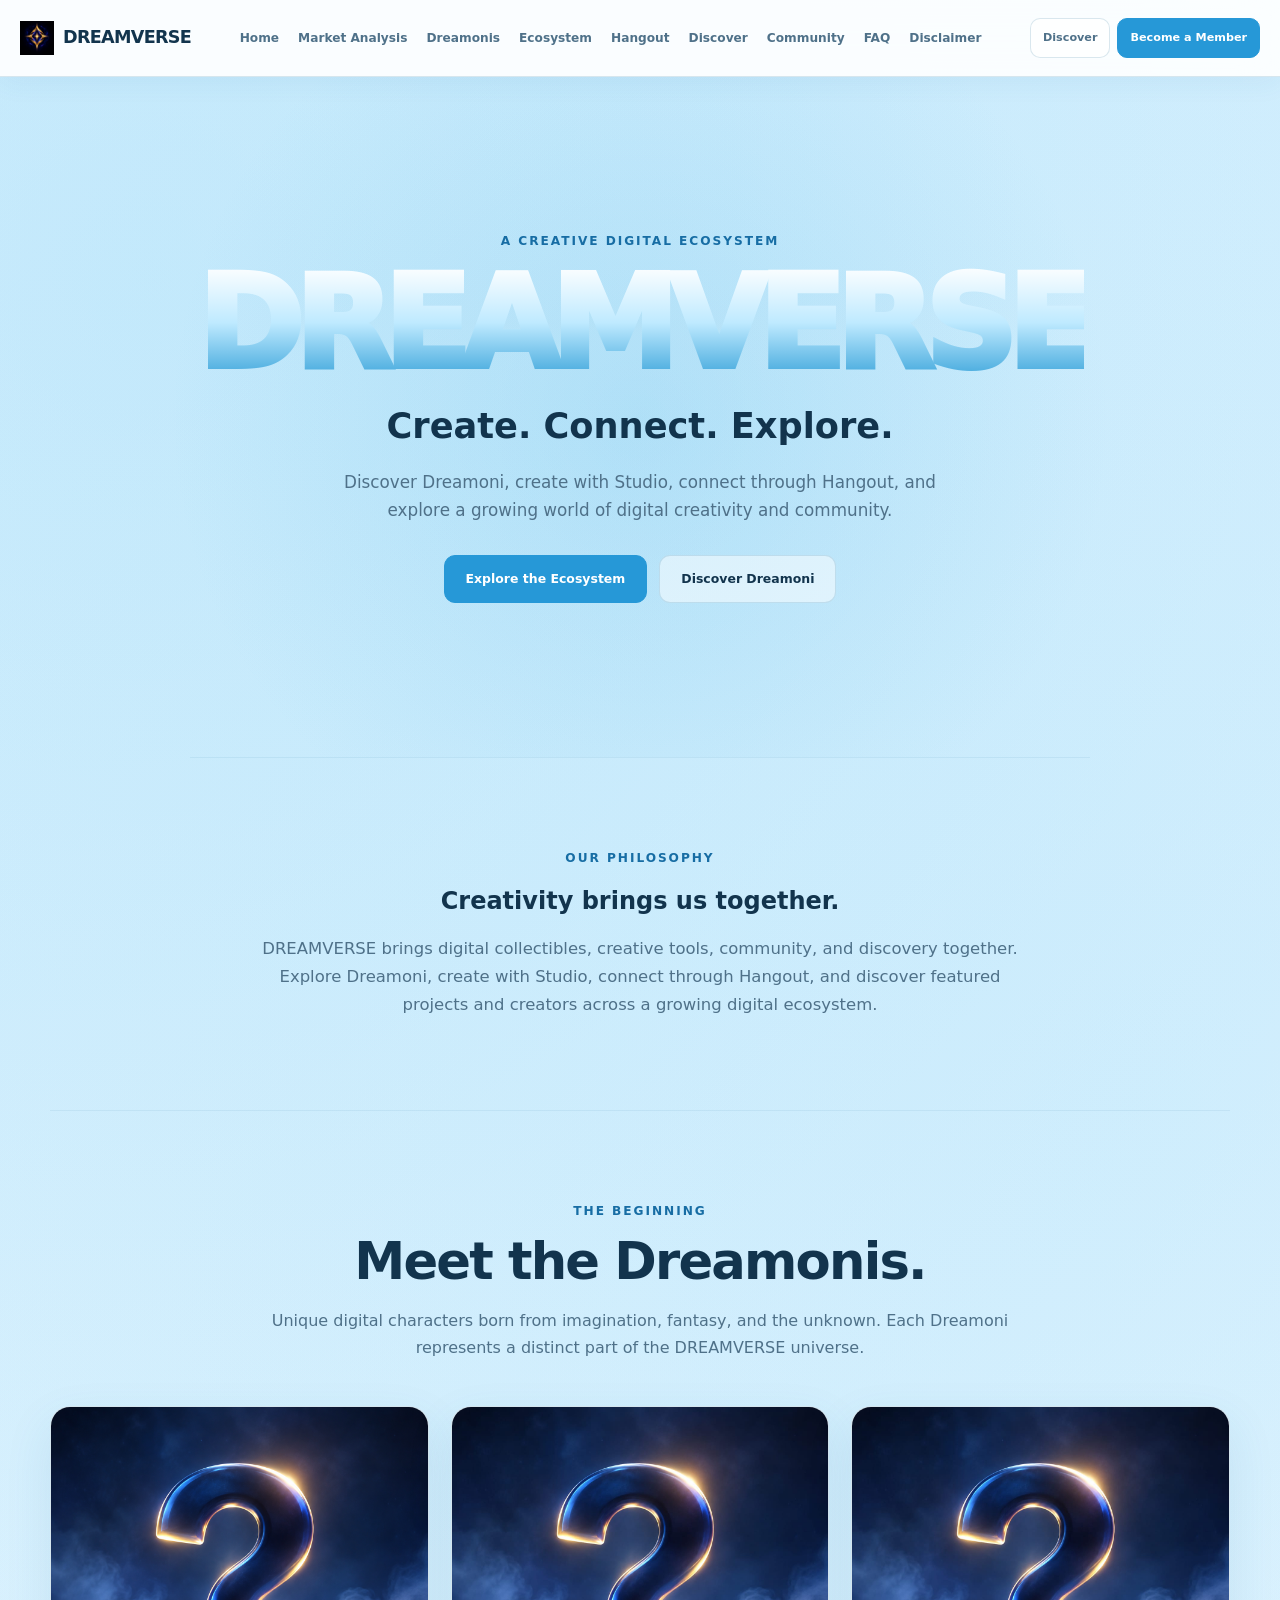
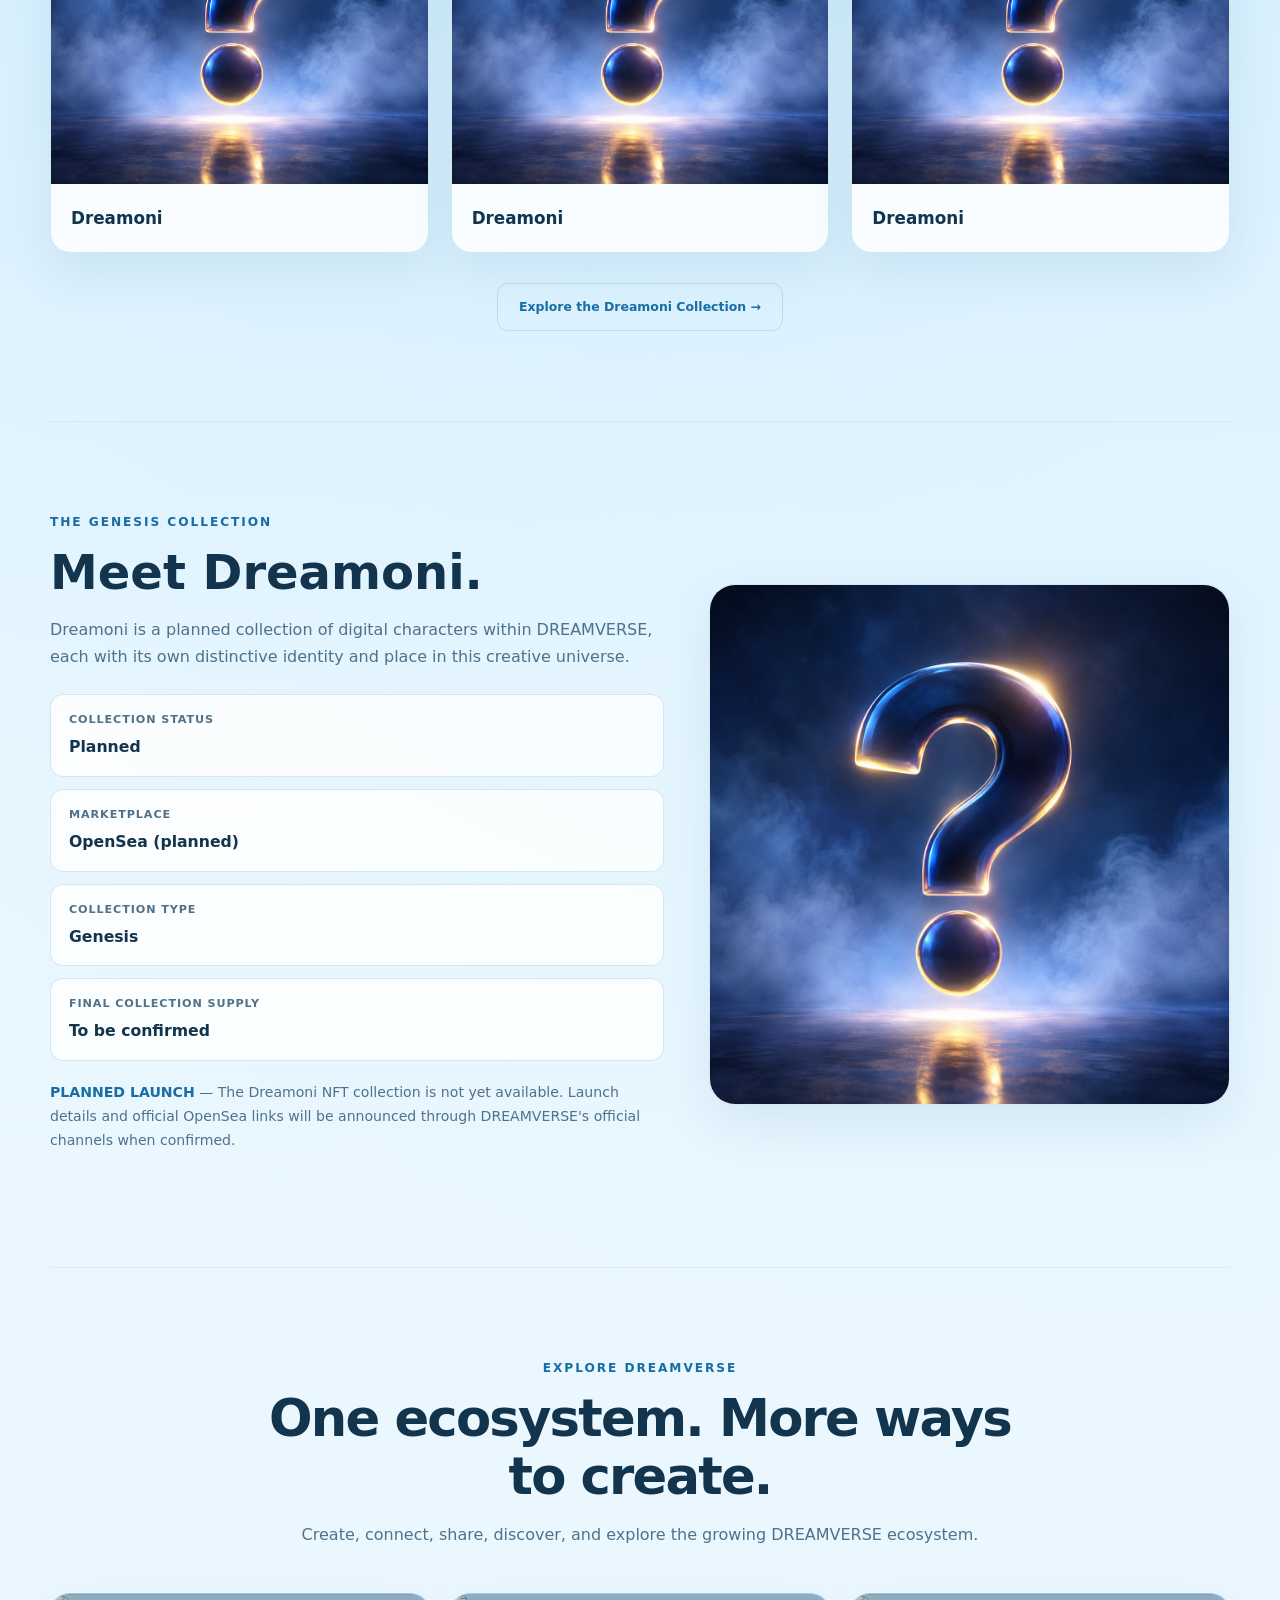
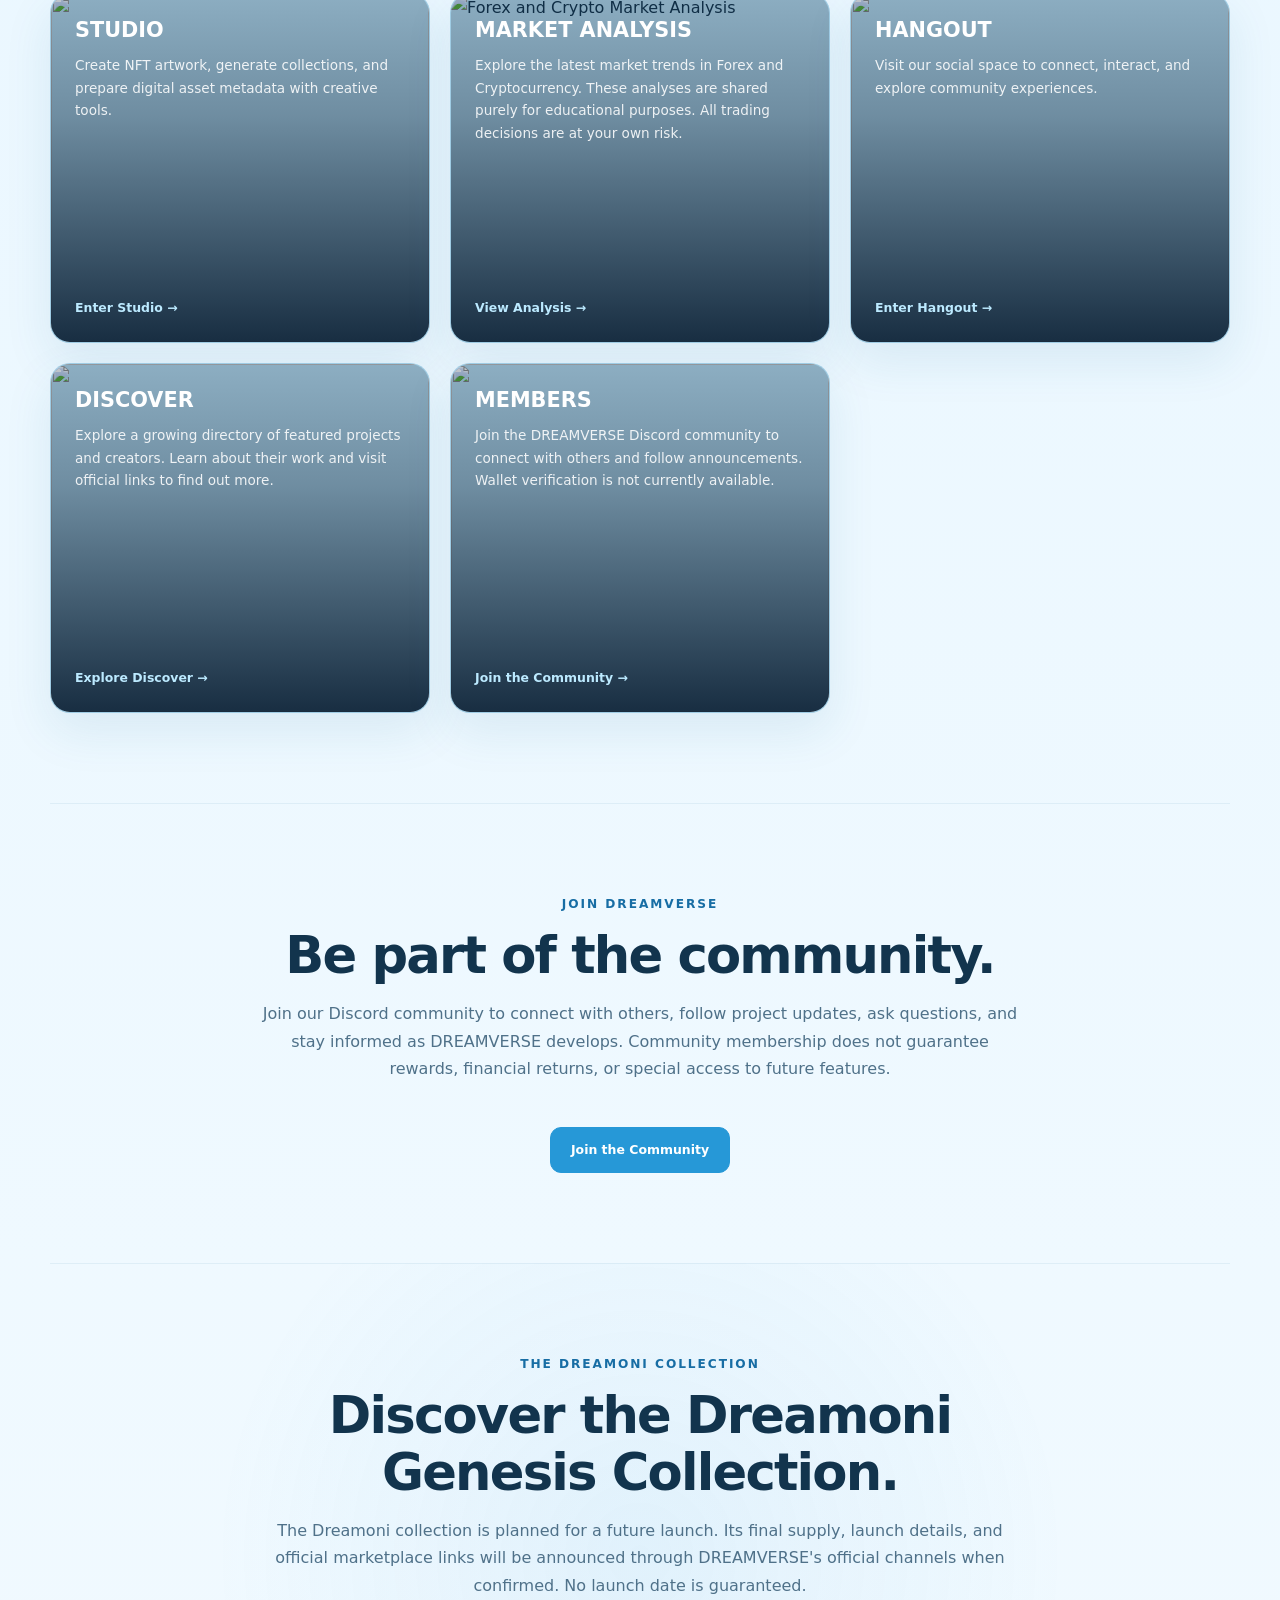
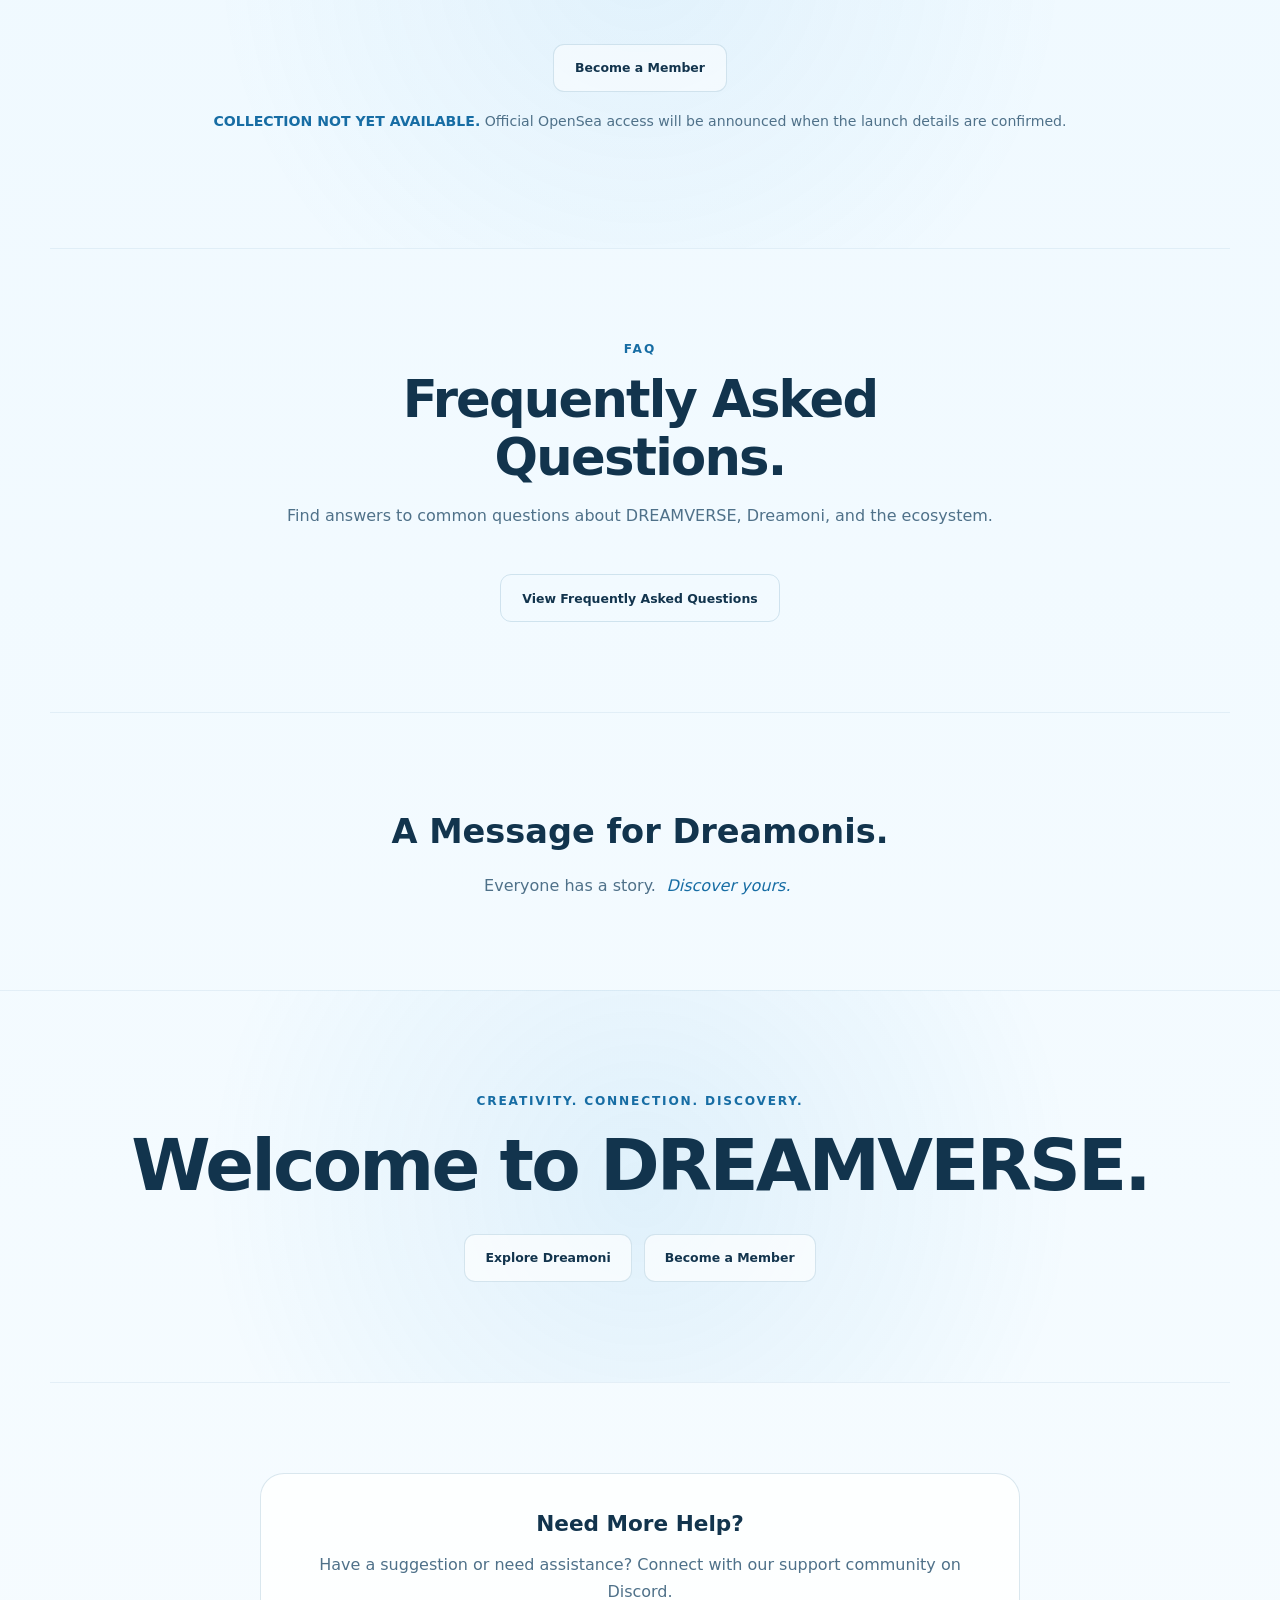
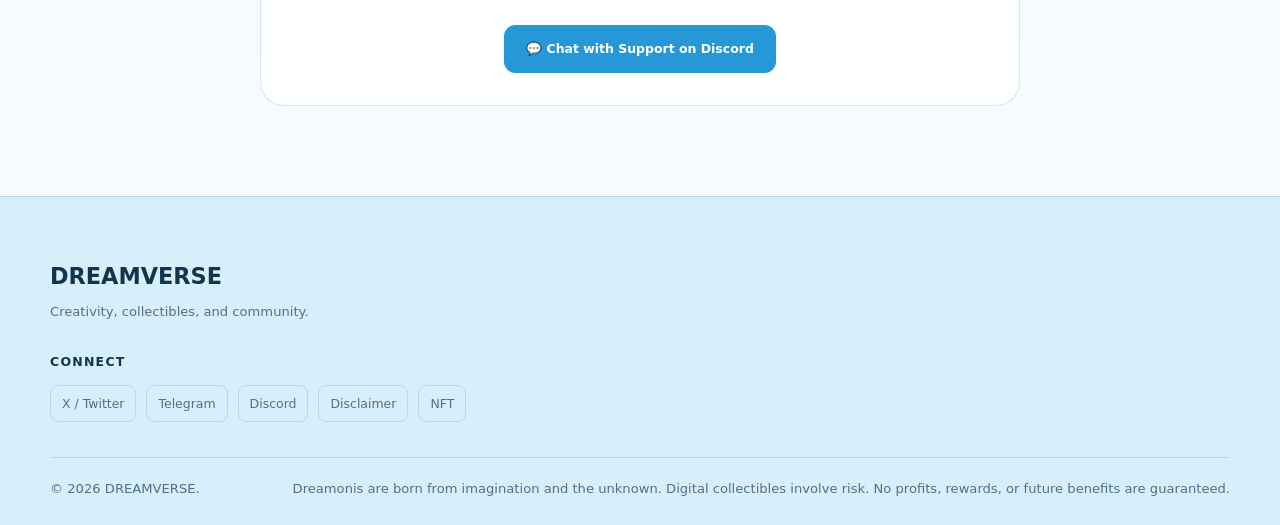
==== commit 059ea105: "Update index.html" ====
--- a/index.html
+++ b/index.html
@@ -637,7 +637,7 @@
         <ul>
           <li>
             <a
-              href="https://x.com/DreamVerse_HQ"
+              href="https://x.com/dreamverse_hq"
               target="_blank"
               rel="noopener noreferrer"
               >X / Twitter</a
@@ -646,7 +646,7 @@
 
           <li>
             <a
-              href="https://t.me/Dreamers_nest"
+              href="https://t.me/dreamverse_hq"
               target="_blank"
               rel="noopener noreferrer"
               >Telegram</a
--- a/style.css
+++ b/style.css
@@ -1,18 +1,26 @@
-/* =========================================================
-   DREAMVERSE — COMPLETE WEBSITE CSS
-   Premium Sky Dream Universe Interface
-   Responsive: Mobile • Tablet • Desktop
-   ========================================================= */
-
-
-/* =========================================================
-   1. RESET
-   ========================================================= */
+/* =====================================================
+   DREAMVERSE — OPTIMIZED RESPONSIVE STYLESHEET
+   Clean • Sky Blue • Mobile • Tablet • Desktop
+   ===================================================== */
+
+:root {
+  --bg: #eaf7ff;
+  --surface: rgba(255,255,255,.82);
+  --text: #12344d;
+  --muted: #4f7189;
+  --accent: #2698d7;
+  --accent-dark: #176da4;
+  --border: rgba(30,104,148,.16);
+  --radius: 20px;
+  --container: 1180px;
+  --transition: .25s ease;
+  --shadow: 0 18px 48px rgba(30,104,148,.10);
+}
 
 * {
+  box-sizing: border-box;
   margin: 0;
   padding: 0;
-  box-sizing: border-box;
 }
 
 html {
@@ -22,66 +30,14 @@
 
 body {
   min-height: 100vh;
-
-  font-family:
-    Inter,
-    system-ui,
-    -apple-system,
-    BlinkMacSystemFont,
-    "Segoe UI",
-    sans-serif;
-
+  overflow-x: hidden;
+  font-family: Inter, system-ui, -apple-system, "Segoe UI", sans-serif;
   color: var(--text);
   background:
-    radial-gradient(
-      circle at 12% 4%,
-      rgba(114, 203, 241, 0.24),
-      transparent 30%
-    ),
-    radial-gradient(
-      circle at 88% 16%,
-      rgba(176, 226, 250, 0.24),
-      transparent 32%
-    ),
-    linear-gradient(
-      180deg,
-      #dff3ff 0%,
-      #eaf7ff 42%,
-      #f7fcff 100%
-    );
-
+    radial-gradient(circle at 12% 4%, rgba(114,203,241,.24), transparent 30%),
+    radial-gradient(circle at 88% 16%, rgba(176,226,250,.24), transparent 32%),
+    linear-gradient(180deg, #dff3ff, #eaf7ff 42%, #f7fcff);
   line-height: 1.7;
-  overflow-x: hidden;
-}
-
-body::before {
-  content: "";
-
-  position: fixed;
-  inset: 0;
-
-  pointer-events: none;
-  z-index: -1;
-
-  background:
-    linear-gradient(
-      rgba(30, 104, 148, 0.035) 1px,
-      transparent 1px
-    ),
-    linear-gradient(
-      90deg,
-      rgba(30, 104, 148, 0.035) 1px,
-      transparent 1px
-    );
-
-  background-size: 70px 70px;
-
-  mask-image:
-    linear-gradient(
-      to bottom,
-      black,
-      transparent 90%
-    );
 }
 
 img {
@@ -94,11 +50,6 @@
   text-decoration: none;
 }
 
-button,
-a {
-  -webkit-tap-highlight-color: transparent;
-}
-
 button {
   font: inherit;
 }
@@ -107,266 +58,124 @@
   list-style: none;
 }
 
-
-/* =========================================================
-   2. GLOBAL VARIABLES
-   ========================================================= */
-
- :root {
-  --bg: #eaf7ff;
-  --bg-soft: #f4fbff;
-
-  --surface: rgba(255, 255, 255, 0.78);
-  --surface-strong: #ffffff;
-  --surface-light: rgba(255, 255, 255, 0.68);
-
-  --border: rgba(30, 104, 148, 0.13);
-  --border-light: rgba(30, 104, 148, 0.22);
-
-  --text: #12344d;
-  --text-soft: #4f7189;
-  --text-muted: #7895a7;
-
-  --accent: #2698d7;
-  --accent-light: #1578b7;
-  --accent-dark: #176da4;
-
-  --glow: rgba(38, 152, 215, 0.20);
-
-  --radius-small: 12px;
-  --radius: 20px;
-  --radius-large: 30px;
-
-  --container: 1180px;
-  --header-width: 1280px;
-
-  --shadow:
-    0 20px 55px rgba(32, 102, 139, 0.12);
-
-  --transition:
-    0.25s ease;
-}
-
-
-/* =========================================================
-   3. GLOBAL LAYOUT
-   ========================================================= */
-
-main {
-  width: 100%;
-}
+[hidden] {
+  display: none !important;
+}
+
+a:focus-visible,
+button:focus-visible,
+.secret-trigger:focus-visible {
+  outline: 2px solid var(--accent-dark);
+  outline-offset: 4px;
+}
+
+/* GLOBAL SECTIONS */
 
 section {
-  width: min(
-    calc(100% - 40px),
-    var(--container)
-  );
-
-  margin: 0 auto;
-
-  padding: 110px 0;
+  width: min(calc(100% - 40px), var(--container));
+  margin-inline: auto;
+  padding: 90px 0;
+  border-top: 1px solid rgba(30,104,148,.08);
 }
 
 .section-header {
   max-width: 760px;
-
-  margin: 0 auto 55px;
-
+  margin: 0 auto 45px;
   text-align: center;
 }
 
 .section-label,
-.section-header > p:first-child,
-.eyebrow {
+.eyebrow,
+.section-header > p:first-child {
   margin-bottom: 12px;
-
-  color: var(--accent-light);
-
-  font-size: 0.76rem;
+  color: var(--accent-dark);
+  font-size: .76rem;
   font-weight: 800;
-
-  letter-spacing: 0.18em;
+  letter-spacing: .16em;
   text-transform: uppercase;
 }
 
 .section-header h2 {
-  margin-bottom: 18px;
-
-  color: var(--text);
-
-  font-size: clamp(
-    2rem,
-    4vw,
-    3.4rem
-  );
-
-  line-height: 1.08;
-  letter-spacing: -0.035em;
-}
-
-.section-header p:last-child {
-  color: var(--text-soft);
-
-  font-size: 1rem;
-}
-
-
-/* =========================================================
-   4. HEADER
-   ========================================================= */
+  margin-bottom: 16px;
+  font-size: clamp(2rem, 4vw, 3.2rem);
+  line-height: 1.12;
+  letter-spacing: -.035em;
+}
+
+.section-header p:last-child,
+.philosophy-description {
+  color: var(--muted);
+}
+
+/* HEADER AND NAVIGATION */
 
 .site-header {
   position: sticky;
   top: 0;
   z-index: 1000;
-
-  width: 100%;
-
-  background:
-    rgba(255, 255, 255, 0.84);
-
-  border-bottom:
-    1px solid var(--border);
-
-  backdrop-filter: blur(20px);
-  -webkit-backdrop-filter: blur(20px);
+  background: rgba(255,255,255,.9);
+  border-bottom: 1px solid var(--border);
+  box-shadow: 0 6px 25px rgba(30,104,148,.06);
+  backdrop-filter: blur(18px);
+  -webkit-backdrop-filter: blur(18px);
 }
 
 .navbar {
   position: relative;
-
-  width: min(
-    calc(100% - 40px),
-    var(--header-width)
-  );
-
+  width: min(calc(100% - 40px), 1280px);
   min-height: 76px;
-
-  margin: 0 auto;
-
+  margin: auto;
   display: flex;
   align-items: center;
-
-  gap: 24px;
-}
-
-
-/* =========================================================
-   5. LOGO
-   ========================================================= */
+  gap: 20px;
+}
 
 .logo {
   display: inline-flex;
   align-items: center;
-
   gap: 9px;
-
   flex-shrink: 0;
-
-  color: var(--text);
-
-  font-size: 1.2rem;
+  font-size: 1.1rem;
   font-weight: 900;
-
-  letter-spacing: -0.04em;
-
-  transition:
-    opacity var(--transition);
+  letter-spacing: -.04em;
 }
 
 .logo img {
   width: 34px;
   height: 34px;
-
   object-fit: contain;
 }
-
-.logo:hover {
-  opacity: 0.82;
-}
-
-
-/* =========================================================
-   6. MAIN NAVIGATION
-   ========================================================= */
 
 .main-navigation {
   display: flex;
   align-items: center;
   justify-content: center;
-
   gap: 3px;
-
   flex: 1;
 }
 
 .main-navigation a {
   position: relative;
-
-  display: inline-flex;
+  display: flex;
   align-items: center;
-
   min-height: 42px;
-
-  padding: 0 9px;
-
-  color: var(--text-soft);
-
-  font-size: 0.76rem;
+  padding: 0 8px;
+  border-radius: 9px;
+  color: var(--muted);
+  font-size: .76rem;
   font-weight: 650;
-
-  border-radius: 10px;
-
-  transition:
-    color var(--transition),
-    background var(--transition);
-}
-
-.main-navigation a::after {
-  content: "";
-
-  position: absolute;
-
-  left: 9px;
-  right: 9px;
-  bottom: 4px;
-
-  height: 2px;
-
-  background: var(--accent);
-
-  transform:
-    scaleX(0);
-
-  transform-origin: center;
-
-  transition:
-    transform var(--transition);
+  transition: color var(--transition), background var(--transition);
 }
 
 .main-navigation a:hover {
   color: var(--text);
-
-  background:
-    var(--surface-light);
-}
-
-.main-navigation a:hover::after {
-  transform:
-    scaleX(1);
-}
-
-
-/* =========================================================
-   7. TOP NAV ACTIONS
-   ========================================================= */
+  background: rgba(38,152,215,.08);
+}
 
 .nav-actions {
   display: flex;
   align-items: center;
-
-  gap: 8px;
-
+  gap: 7px;
   flex-shrink: 0;
 }
 
@@ -374,118 +183,59 @@
   display: inline-flex;
   align-items: center;
   justify-content: center;
-
-  min-height: 42px;
-
-  padding: 0 13px;
-
-  border:
-    1px solid var(--border-light);
-
+  min-height: 40px;
+  padding: 0 12px;
+  border: 1px solid var(--border);
   border-radius: 10px;
-
-  color: var(--text);
-
-  background:
-    rgba(255, 255, 255, 0.66);
-
-  font-size: 0.73rem;
+  background: rgba(255,255,255,.7);
+  font-size: .7rem;
   font-weight: 800;
-
   white-space: nowrap;
-
-  transition:
-    transform var(--transition),
-    background var(--transition),
-    border-color var(--transition),
-    box-shadow var(--transition);
-}
-
-
-/* Explore */
-
-.nav-explore {
-  color: var(--text-soft) !important;
-}
-
-
-/* Mint / Buy */
-
-.nav-mint {
-  background:
-    var(--accent) !important;
-
-  color:
-    #ffffff !important;
-
-  border-color:
-    var(--accent) !important;
+  transition: var(--transition);
 }
 
 .nav-actions a:hover {
-  transform:
-    translateY(-2px);
-
-  border-color:
-    var(--accent-light);
-
-  box-shadow:
-    0 10px 30px
-    rgba(32, 102, 139, 0.12);
-}
-
-.nav-mint:hover {
-  box-shadow:
-    0 10px 30px
-    rgba(38, 152, 215, 0.18) !important;
-}
-
-
-/* =========================================================
-   8. HAMBURGER
-   ========================================================= */
+  transform: translateY(-2px);
+  border-color: var(--accent);
+}
+
+.nav-actions .nav-mint {
+  color: #fff;
+  background: var(--accent);
+  border-color: var(--accent);
+}
+
+.nav-actions .nav-mint:hover {
+  background: var(--accent-dark);
+}
+
+.nav-actions .nav-explore {
+  color: var(--muted);
+}
 
 .hamburger {
   display: none;
-
-  width: 44px;
-  height: 44px;
-
+  width: 42px;
+  height: 42px;
   margin-left: auto;
-
   align-items: center;
   justify-content: center;
-
   flex-direction: column;
-
   gap: 5px;
-
-  border:
-    1px solid var(--border);
-
-  border-radius: 12px;
-
-  background:
-    var(--surface-light);
-
-  color: var(--text);
-
+  border: 1px solid var(--border);
+  border-radius: 11px;
+  background: #fff;
   cursor: pointer;
 }
 
 .hamburger span {
   width: 19px;
   height: 2px;
-
-  background:
-    currentColor;
-
-  border-radius: 99px;
-
-  transition:
-    transform var(--transition),
-    opacity var(--transition);
-}
+  border-radius: 5px;
+  background: var(--text);
+  transition: var(--transition);
+}
+
 .hamburger.active span:nth-child(1) {
   transform: translateY(7px) rotate(45deg);
 }
@@ -498,214 +248,59 @@
   transform: translateY(-7px) rotate(-45deg);
 }
 
-
-
-
-/* =========================================================
-   9. COMMUNITY ACTIONS
-   ========================================================= */
-
-.community-actions {
-  width: min(
-    calc(100% - 40px),
-    var(--container)
-  );
-
-  margin: 0 auto;
-
-  padding:
-    10px 0
-    14px;
-
-  display: flex;
-  align-items: center;
-  justify-content: center;
-
-  gap: 14px;
-
-  flex-wrap: wrap;
-}
-
-.community-actions a {
-  display: inline-flex;
-  align-items: center;
-  justify-content: center;
-
-  min-height: 38px;
-
-  padding: 0 15px;
-
-  border:
-    1px solid var(--border);
-
-  border-radius: 999px;
-
-  background:
-    rgba(255, 255, 255, 0.56);
-
-  color: var(--text-soft);
-
-  font-size: 0.72rem;
-  font-weight: 800;
-
-  letter-spacing: 0.04em;
-
-  transition:
-    color var(--transition),
-    background var(--transition),
-    border-color var(--transition),
-    transform var(--transition);
-}
-
-.community-actions a:hover {
-  color: var(--text);
-
-  background:
-    rgba(124, 140, 255, 0.1);
-
-  border-color:
-    var(--accent);
-
-  transform:
-    translateY(-2px);
-}
-
-.community-actions .studio-link {
-  color: var(--accent-light);
-
-  border-color:
-    rgba(38, 152, 215, 0.28);
-}
-
-
-/* =========================================================
-   10. HERO
-   ========================================================= */
+/* HERO */
 
 .hero {
   position: relative;
-
   width: 100%;
-
-  min-height: 760px;
-
-  padding:
-    100px 20px;
-
-  display: flex;
-  align-items: center;
-  justify-content: center;
-
+  min-height: 680px;
+  padding: 100px 20px;
+  display: grid;
+  place-items: center;
+  overflow: hidden;
   text-align: center;
-
-  overflow: hidden;
+  border: 0;
 }
 
 .hero::before {
   content: "";
-
   position: absolute;
-
-  width: 650px;
-  height: 650px;
-
-  left: 50%;
-  top: 50%;
-
-  transform:
-    translate(-50%, -50%);
-
-  background:
-    radial-gradient(
-      circle,
-      rgba(81, 181, 228, 0.18),
-      transparent 68%
-    );
-
-  filter:
-    blur(10px);
-
+  inset: 0;
   pointer-events: none;
+  background: radial-gradient(circle at center, rgba(81,181,228,.2), transparent 65%);
 }
 
 .hero-content {
   position: relative;
-  z-index: 1;
-
-  width: 100%;
   max-width: 900px;
 }
 
 .hero h1 {
-  margin-bottom: 12px;
-
-  font-size: clamp(
-    4rem,
-    12vw,
-    8.5rem
-  );
-
-  line-height: 0.9;
-
-  letter-spacing: -0.075em;
-
+  margin-bottom: 18px;
+  font-size: clamp(3.5rem, 11vw, 8rem);
   font-weight: 950;
-
-  background:
-    linear-gradient(
-      180deg,
-      #ffffff 0%,
-      #d8f1ff 45%,
-      #68b9df 100%
-    );
-
+  line-height: .95;
+  letter-spacing: -.075em;
+  background: linear-gradient(180deg, #fff, #bfeaff 48%, #2f9ed7);
   -webkit-background-clip: text;
   background-clip: text;
-
   color: transparent;
-
-  filter:
-    drop-shadow(
-      0 0 40px
-      rgba(38, 152, 215, 0.16)
-    );
 }
 
 .hero h2 {
-  margin-bottom: 24px;
-
-  color: var(--text);
-
-  font-size: clamp(
-    1.25rem,
-    3vw,
-    2.2rem
-  );
-
-  font-weight: 650;
-
-  letter-spacing: -0.025em;
+  margin-bottom: 20px;
+  font-size: clamp(1.3rem, 3vw, 2.2rem);
+  line-height: 1.25;
 }
 
 .hero-description {
   max-width: 650px;
-
-  margin:
-    0 auto 35px;
-
-  color: var(--text-soft);
-
-  font-size: clamp(
-    1rem,
-    2vw,
-    1.15rem
-  );
-}
-
-
-/* =========================================================
-   11. BUTTON SYSTEM
-   ========================================================= */
+  margin: 0 auto 30px;
+  color: var(--muted);
+  font-size: 1.05rem;
+}
+
+/* BUTTONS */
 
 .hero-actions,
 .mint-actions,
@@ -713,10 +308,8 @@
   display: flex;
   align-items: center;
   justify-content: center;
-
+  flex-wrap: wrap;
   gap: 12px;
-
-  flex-wrap: wrap;
 }
 
 .btn-primary,
@@ -730,52 +323,28 @@
   display: inline-flex;
   align-items: center;
   justify-content: center;
-
-  min-height: 50px;
-
-  padding: 0 22px;
-
-  border-radius: 12px;
-
-  font-size: 0.78rem;
-  font-weight: 850;
-
-  letter-spacing: 0.035em;
-
-  border:
-    1px solid var(--text);
-
-  transition:
-    transform var(--transition),
-    box-shadow var(--transition),
-    background var(--transition),
-    color var(--transition),
-    border-color var(--transition);
+  min-height: 48px;
+  padding: 11px 21px;
+  border: 1px solid var(--border);
+  border-radius: 11px;
+  font-size: .78rem;
+  font-weight: 800;
+  text-align: center;
+  transition: var(--transition);
 }
 
 .btn-primary,
 .hero-actions .btn-primary,
-.mint-actions .btn-primary,
-.cta-actions .btn-primary {
-  background:
-    var(--accent);
-
-  color:
-    #ffffff;
+.mint-actions .btn-primary {
+  color: #fff;
+  background: var(--accent);
+  border-color: var(--accent);
 }
 
 .btn-secondary,
 .hero-actions .btn-secondary,
-.mint-actions .btn-secondary,
-.cta-actions .btn-secondary {
-  background:
-    transparent;
-
-  color:
-    var(--text);
-
-  border-color:
-    var(--border-light);
+.mint-actions .btn-secondary {
+  background: rgba(255,255,255,.5);
 }
 
 .btn-primary:hover,
@@ -786,1477 +355,541 @@
 .section-action a:hover,
 .faq-button:hover,
 .support-button:hover {
-  transform:
-    translateY(-3px);
-
-  box-shadow:
-    0 14px 35px
-    rgba(32, 102, 139, 0.18),
-    0 0 25px
-    rgba(38, 152, 215, 0.12);
-}
-
-
-/* =========================================================
-   12. SECTION DIVIDERS
-   ========================================================= */
-
-.philosophy,
-.dreamers,
-.collection,
-.ecosystem,
-.foundation,
-.story-portal,
-.community,
-.holder-benefits,
-.mint,
-.roadmap,
-.faq-section,
-.community-easter-egg,
-.final-cta,
-.support-section {
-  border-top:
-    1px solid
-    rgba(30, 104, 148, 0.08);
-}
-
-
-/* =========================================================
-   13. PHILOSOPHY
-   ========================================================= */
+  transform: translateY(-3px);
+  box-shadow: var(--shadow);
+}
+
+.btn-primary:hover,
+.hero-actions .btn-primary:hover,
+.mint-actions .btn-primary:hover {
+  background: var(--accent-dark);
+}
+
+/* PHILOSOPHY */
 
 .philosophy {
   max-width: 900px;
-
   text-align: center;
 }
 
 .philosophy-description {
   max-width: 760px;
-
-  margin:
-    14px auto;
-
-  color:
-    var(--text-soft);
-
-  font-size:
-    1.05rem;
-}
-
-
-/* =========================================================
-   14. DREAMER GALLERY
-   ========================================================= */
+  margin: 14px auto 0;
+  font-size: 1.03rem;
+}
+
+/* DREAMONI GALLERY */
 
 .dreamer-gallery {
   display: grid;
-
-  grid-template-columns:
-    repeat(3, minmax(0, 1fr));
-
+  grid-template-columns: repeat(3, minmax(0, 1fr));
   gap: 22px;
 }
 
 .dreamer-card {
   overflow: hidden;
-
-  background:
-    var(--surface);
-
-  border:
-    1px solid var(--border);
-
-  border-radius:
-    var(--radius);
-
-  box-shadow:
-    var(--shadow);
-
-  transition:
-    transform var(--transition),
-    border-color var(--transition),
-    box-shadow var(--transition);
+  border: 1px solid var(--border);
+  border-radius: var(--radius);
+  background: var(--surface);
+  box-shadow: var(--shadow);
+  transition: var(--transition);
 }
 
 .dreamer-card:hover {
-  transform:
-    translateY(-7px);
-
-  border-color:
-    rgba(38, 152, 215, 0.28);
-
-  box-shadow:
-    0 30px 80px
-    rgba(32, 102, 139, 0.20),
-    0 0 35px
-    rgba(38, 152, 215, 0.07);
+  transform: translateY(-6px);
 }
 
 .dreamer-image {
-  width: 100%;
-
-  aspect-ratio:
-    1 / 1;
-
+  aspect-ratio: 1;
   overflow: hidden;
-
-  background:
-    var(--bg-soft);
+  background: #eaf7ff;
 }
 
 .dreamer-image img {
   width: 100%;
   height: 100%;
-
   object-fit: cover;
-
-  transition:
-    transform 0.5s ease;
-}
-
-.dreamer-card:hover
-.dreamer-image img {
-  transform:
-    scale(1.04);
+  transition: transform .4s ease;
+}
+
+.dreamer-card:hover .dreamer-image img {
+  transform: scale(1.04);
 }
 
 .dreamer-info {
-  padding: 22px;
+  padding: 20px;
 }
 
 .dreamer-info h3 {
-  margin-bottom: 5px;
-
-  font-size:
-    1.1rem;
+  font-size: 1.05rem;
 }
 
 .dreamer-info p {
-  margin-bottom: 14px;
-
-  color:
-    var(--text-muted);
-
-  font-size:
-    0.88rem;
-}
-
-.dreamer-info a {
-  display: inline-flex;
-
-  padding:
-    7px 12px;
-
-  border:
-    1px solid var(--border-light);
-
-  border-radius:
-    8px;
-
-  color:
-    var(--accent-light);
-
-  font-size:
-    0.75rem;
-
-  font-weight:
-    800;
-
-  transition:
-    var(--transition);
-}
-
-.dreamer-info a:hover {
-  color:
-    var(--text);
-
-  background:
-    rgba(124, 140, 255, 0.1);
-
-  border-color:
-    var(--accent);
+  color: var(--muted);
+  font-size: .86rem;
 }
 
 .section-action {
-  margin-top:
-    35px;
-
-  text-align:
-    center;
-}
-
-
-/* =========================================================
-   15. GENESIS COLLECTION
-   ========================================================= */
+  margin-top: 30px;
+  text-align: center;
+}
+
+.section-action a {
+  color: var(--accent-dark);
+}
+
+/* COLLECTION */
 
 .collection-content {
   display: grid;
-
-  grid-template-columns:
-    minmax(0, 1fr)
-    minmax(0, 0.85fr);
-
-  gap: 50px;
-
+  grid-template-columns: minmax(0, 1fr) minmax(0, .85fr);
   align-items: center;
+  gap: 45px;
+}
+
+.collection-text > h2 {
+  margin-bottom: 16px;
+  font-size: clamp(2rem, 4vw, 3rem);
+  line-height: 1.15;
+}
+
+.collection-text > p:not(.section-label):not(.collection-status-note) {
+  margin-bottom: 24px;
+  color: var(--muted);
+}
+
+.collection-details {
+  display: grid;
+  gap: 12px;
+  margin-bottom: 20px;
+}
+
+.collection-details > div {
+  padding: 15px 18px;
+  border: 1px solid var(--border);
+  border-radius: 13px;
+  background: var(--surface);
+}
+
+.detail-label {
+  display: block;
+  margin-bottom: 4px;
+  color: var(--muted);
+  font-size: .7rem;
+  font-weight: 800;
+  letter-spacing: .08em;
+  text-transform: uppercase;
+}
+
+.collection-details strong {
+  font-size: .98rem;
+}
+
+.collection-status-note {
+  margin: 18px 0 24px;
+  color: var(--muted);
+  font-size: .88rem;
+}
+
+.collection-status-note strong {
+  color: var(--accent-dark);
 }
 
 .collection-art {
   overflow: hidden;
-
-  border:
-    1px solid var(--border);
-
-  border-radius:
-    var(--radius-large);
-
-  background:
-    var(--surface);
-
-  box-shadow:
-    var(--shadow);
+  border: 1px solid var(--border);
+  border-radius: 26px;
+  background: var(--surface);
+  box-shadow: var(--shadow);
 }
 
 .collection-art img {
   width: 100%;
-
-  aspect-ratio:
-    1 / 1;
-
+  aspect-ratio: 1;
   object-fit: cover;
 }
 
-.collection-details {
-  display: grid;
-
-  gap: 14px;
-}
-
-.collection-details > div {
-  padding:
-    18px 20px;
-
-  background:
-    var(--surface);
-
-  border:
-    1px solid var(--border);
-
-  border-radius:
-    14px;
-}
-
-.collection-details > div span {
-  display: block;
-
-  margin-bottom:
-    4px;
-
-  color:
-    var(--text-muted);
-
-  font-size:
-    0.7rem;
-
-  font-weight:
-    800;
-
-  letter-spacing:
-    0.1em;
-
-  text-transform:
-    uppercase;
-}
-
-.collection-details > div strong {
-  color:
-    var(--text);
-
-  font-size:
-    1rem;
-}
-
-
-/* =========================================================
-   16. ECOSYSTEM
-   ========================================================= */
-
-.ecosystem {
-  position: relative;
-}
+/* ECOSYSTEM IMAGE CARDS */
 
 .ecosystem-grid {
   display: grid;
-
-  grid-template-columns:
-    repeat(4, minmax(0, 1fr));
-
+  grid-template-columns: repeat(3, minmax(0, 1fr));
   gap: 20px;
 }
 
 .ecosystem-card {
   position: relative;
-
+  isolation: isolate;
   display: flex;
   flex-direction: column;
-
   min-width: 0;
-  min-height: 310px;
-
-  padding:
-    26px;
-
-  background:
-    var(--surface);
-
-  border:
-    1px solid var(--border);
-
-  border-radius:
-    var(--radius);
-
-  box-shadow:
-    var(--shadow);
-
+  min-height: 350px;
+  padding: 24px;
   overflow: hidden;
-
-  transition:
-    transform var(--transition),
-    border-color var(--transition),
-    background var(--transition);
-}
-
-.ecosystem-card::before {
-  content: "";
-
+  border: 1px solid var(--border);
+  border-radius: var(--radius);
+  background: #b9dff3;
+  box-shadow: var(--shadow);
+  transition: transform var(--transition), border-color var(--transition);
+}
+
+.ecosystem-card:hover {
+  transform: translateY(-5px);
+  border-color: rgba(38,152,215,.5);
+}
+
+.ecosystem-card-image,
+.ecosystem-card-overlay {
   position: absolute;
-
   inset: 0;
-
-  background:
-    radial-gradient(
-      circle at top right,
-      rgba(38, 152, 215, 0.11),
-      transparent 55%
-    );
-
-  pointer-events:
-    none;
-}
-
-.ecosystem-card:hover {
-  transform:
-    translateY(-6px);
-
-  background:
-    var(--surface-strong);
-
-  border-color:
-    rgba(38, 152, 215, 0.27);
-}
-
-.ecosystem-featured {
-  border-color:
-    rgba(38, 152, 215, 0.26);
+  width: 100%;
+  height: 100%;
+}
+
+.ecosystem-card-image {
+  z-index: -2;
+  object-fit: cover;
+  transition: transform .45s ease;
+}
+
+.ecosystem-card:hover .ecosystem-card-image {
+  transform: scale(1.04);
+}
+
+.ecosystem-card-overlay {
+  z-index: -1;
+  background: linear-gradient(
+    180deg,
+    rgba(8,28,48,.25) 0%,
+    rgba(8,28,48,.42) 35%,
+    rgba(8,28,48,.91) 100%
+  );
 }
 
 .ecosystem-number {
-  position: relative;
-
-  margin-bottom:
-    14px;
-
-  color:
-    var(--text-muted);
-
-  font-size:
-    0.68rem;
-
-  font-weight:
-    850;
-
-  letter-spacing:
-    0.12em;
+  color: rgba(255,255,255,.8);
+  font-size: .7rem;
+  font-weight: 800;
+  letter-spacing: .12em;
 }
 
 .ecosystem-status {
-  position: relative;
-
   align-self: flex-start;
-
-  margin-bottom:
-    16px;
-
-  padding:
-    5px 9px;
-
-  border:
-    1px solid var(--border);
-
-  border-radius:
-    999px;
-
-  color:
-    var(--text-muted);
-
-  font-size:
-    0.62rem;
-
-  font-weight:
-    850;
-
-  letter-spacing:
-    0.1em;
+  margin: 10px 0 18px;
+  padding: 5px 9px;
+  border: 1px solid rgba(255,255,255,.35);
+  border-radius: 30px;
+  color: #fff;
+  background: rgba(255,255,255,.12);
+  font-size: .62rem;
+  font-weight: 850;
+  letter-spacing: .08em;
 }
 
 .ecosystem-status.available {
-  color:
-    var(--accent-light);
-
-  border-color:
-    rgba(124, 140, 255, 0.3);
+  border-color: rgba(160,231,255,.6);
 }
 
 .ecosystem-status.coming-soon {
-  color:
-    var(--text-muted);
-}
-
-.ecosystem-status.future {
-  color:
-    var(--accent-light);
-
-  border-color:
-    rgba(38, 152, 215, 0.18);
-}
-
-.ecosystem-icon {
-  position: relative;
-
+  background: rgba(15,34,52,.45);
+}
+
+.ecosystem-card-content {
   display: flex;
+  flex: 1;
+  flex-direction: column;
+  margin-top: auto;
+  color: #fff;
+}
+
+.ecosystem-type {
+  margin-bottom: 5px !important;
+  color: #bceaff !important;
+  font-size: .68rem !important;
+  font-weight: 800;
+  letter-spacing: .14em;
+}
+
+.ecosystem-card-content h3 {
+  margin-bottom: 10px;
+  color: #fff;
+  font-size: 1.3rem;
+  line-height: 1.25;
+}
+
+.ecosystem-card-content p {
+  margin-bottom: 18px;
+  color: rgba(255,255,255,.88);
+  font-size: .85rem;
+  line-height: 1.65;
+}
+
+.ecosystem-link {
+  align-self: flex-start;
+  margin-top: auto;
+  color: #bceaff;
+  font-size: .78rem;
+  font-weight: 850;
+}
+
+.ecosystem-link:hover {
+  color: #fff;
+}
+
+.ecosystem-link.disabled {
+  color: rgba(255,255,255,.65);
+  cursor: default;
+}
+
+/* COMMUNITY */
+
+.community {
+  text-align: center;
+}
+
+.community-actions {
+  display: flex;
+  justify-content: center;
+  flex-wrap: wrap;
+  gap: 12px;
+}
+
+.community-actions a {
+  display: inline-flex;
   align-items: center;
   justify-content: center;
-
-  width: 46px;
-  height: 46px;
-
-  margin-bottom:
-    18px;
-
-  border:
-    1px solid var(--border-light);
-
-  border-radius:
-    13px;
-
-  background:
-    var(--surface-light);
-
-  color:
-    var(--accent-light);
-
-  font-size:
-    1.3rem;
-}
-
-.ecosystem-card h3 {
-  position: relative;
-
-  margin-bottom:
-    10px;
-
-  color:
-    var(--text);
-
-  font-size:
-    1.12rem;
-
-  line-height:
-    1.3;
-}
-
-.ecosystem-card p {
-  position: relative;
-
-  margin-bottom:
-    22px;
-
-  color:
-    var(--text-soft);
-
-  font-size:
-    0.87rem;
-
-  line-height:
-    1.7;
-}
-
-.ecosystem-link {
-  position: relative;
-
-  display: inline-flex;
-  align-items: center;
-
-  margin-top: auto;
-
-  color:
-    var(--accent-light);
-
-  font-size:
-    0.76rem;
-
-  font-weight:
-    800;
-}
-
-.ecosystem-link:hover {
-  color:
-    var(--text);
-}
-
-.ecosystem-link.disabled {
-  color:
-    var(--text-muted);
-
-  cursor:
-    default;
-
-  opacity:
-    0.7;
-}
-
-
-/* =========================================================
-   17. FOUNDATION
-   ========================================================= */
-
-.pillar-grid {
-  display: grid;
-
-  grid-template-columns:
-    repeat(4, minmax(0, 1fr));
-
-  gap: 18px;
-}
-
-.pillar {
-  padding:
-    28px;
-
-  background:
-    var(--surface);
-
-  border:
-    1px solid var(--border);
-
-  border-radius:
-    var(--radius);
-
-  transition:
-    transform var(--transition),
-    border-color var(--transition),
-    background var(--transition);
-}
-
-.pillar:hover {
-  transform:
-    translateY(-5px);
-
-  background:
-    rgba(255, 255, 255, 0.94);
-
-  border-color:
-    rgba(124, 140, 255, 0.3);
-}
-
-.pillar span {
-  display: block;
-
-  margin-bottom:
-    16px;
-
-  color:
-    var(--accent-light);
-
-  font-size:
-    1.7rem;
-}
-
-.pillar h3 {
-  margin-bottom:
-    9px;
-
-  font-size:
-    1rem;
-
-  line-height:
-    1.3;
-}
-
-.pillar p {
-  color:
-    var(--text-soft);
-
-  font-size:
-    0.88rem;
-}
-
-
-/* =========================================================
-   18. STORY PORTAL
-   ========================================================= */
-
-.current-story {
-  max-width: 850px;
-
-  margin: 0 auto;
-
-  padding: 35px;
-
-  background: var(--surface);
-
-  border: 1px solid var(--border);
-
-  border-radius: var(--radius-large);
-
-  box-shadow: var(--shadow);
-}
-
-.story-status {
-  display: inline-flex;
-
-  margin-bottom: 15px;
-
-  padding: 6px 10px;
-
-  border: 1px solid rgba(124, 140, 255, 0.3);
-
-  border-radius: 999px;
-
-  color: var(--accent-light);
-
-  font-size: 0.68rem;
-  font-weight: 850;
-
-  letter-spacing: 0.12em;
-
-  text-transform: uppercase;
-}
-
-.current-story h3 {
-  margin-bottom: 25px;
-
-  font-size: 1.5rem;
-}
-
-.current-story > img {
-  width: 100%;
-
-  max-height: 500px;
-
-  margin-bottom: 30px;
-
-  object-fit: cover;
-
-  border-radius: 18px;
-
-  border: 1px solid var(--border);
-}
-
-.story-content p {
-  margin-bottom: 18px;
-
-  color: var(--text-soft);
-}
-
-.future-stories {
-  max-width: 850px;
-
-  margin: 60px auto 0;
-}
-
-.future-stories > h3 {
-  margin-bottom: 8px;
-}
-
-.future-stories > p {
-  margin-bottom: 22px;
-
-  color: var(--text-muted);
-}
-
-.future-stories ul {
-  display: grid;
-
-  grid-template-columns:
-    repeat(2, 1fr);
-
-  gap: 10px;
-}
-
-.future-stories li {
-  padding: 18px;
-
-  display: flex;
-
-  justify-content: space-between;
-  align-items: center;
-
-  gap: 15px;
-
-  background: var(--surface);
-
-  border: 1px solid var(--border);
-
-  border-radius: 12px;
-}
-
-.future-stories h4 {
-  font-size: 0.9rem;
-}
-
-.future-stories span {
-  color: var(--text-muted);
-
-  font-size: 0.72rem;
-}
-
-
-/* =========================================================
-   19. COMMUNITY
-   ========================================================= */
-
-.community-grid {
-  display: grid;
-
-  grid-template-columns:
-    repeat(3, minmax(0, 1fr));
-
-  gap: 18px;
-}
-
-.community-grid article {
-  padding: 28px;
-
-  background: var(--surface);
-
-  border: 1px solid var(--border);
-
-  border-radius: var(--radius);
-
-  transition:
-    transform var(--transition),
-    border-color var(--transition),
-    background var(--transition);
-}
-
-.community-grid article:hover {
-  transform: translateY(-5px);
-
-  background: var(--surface-strong);
-
-  border-color:
-    rgba(124, 140, 255, 0.3);
-}
-
-.community-grid h3 {
-  margin-bottom: 9px;
-
-  font-size: 1rem;
-}
-
-.community-grid p {
-  color: var(--text-soft);
-
-  font-size: 0.9rem;
-}
-
-
-/* =========================================================
-   20. COMMUNITY ACTIONS
-   ========================================================= */
-
-.community-actions {
-  margin-top: 32px;
-
-  display: flex;
-
-  align-items: center;
-  justify-content: center;
-
-  gap: 14px;
-
-  flex-wrap: wrap;
-}
-
-.community-actions a {
-  display: inline-flex;
-
-  align-items: center;
-  justify-content: center;
-
-  min-height: 38px;
-
-  padding: 0 15px;
-
-  border: 1px solid var(--border);
-
-  border-radius: 999px;
-
-  background:
-    rgba(255, 255, 255, 0.56);
-
-  color: var(--text-soft);
-
-  font-size: 0.72rem;
+  min-height: 46px;
+  padding: 10px 20px;
+  border: 1px solid var(--accent);
+  border-radius: 11px;
+  color: #fff;
+  background: var(--accent);
+  font-size: .78rem;
   font-weight: 800;
-
-  letter-spacing: 0.04em;
-
-  transition:
-    color var(--transition),
-    background var(--transition),
-    border-color var(--transition),
-    transform var(--transition);
+  transition: var(--transition);
 }
 
 .community-actions a:hover {
-  color: var(--text);
-
-  background:
-    rgba(124, 140, 255, 0.1);
-
-  border-color:
-    var(--accent);
-
-  transform:
-    translateY(-2px);
-}
-
-.community-actions .studio-link {
-  color: var(--accent-light);
-
-  border-color:
-    rgba(38, 152, 215, 0.28);
-}
-
-
-/* =========================================================
-   21. HOLDER BENEFITS
-   ========================================================= */
-
-.benefit-grid {
-  display: grid;
-
-  grid-template-columns:
-    repeat(4, minmax(0, 1fr));
-
-  gap: 18px;
-}
-
-.benefit-grid article {
-  padding: 26px;
-
-  background: var(--surface);
-
-  border: 1px solid var(--border);
-
-  border-radius: var(--radius);
-
-  transition:
-    transform var(--transition),
-    border-color var(--transition),
-    background var(--transition);
-}
-
-.benefit-grid article:hover {
-  transform: translateY(-5px);
-
-  border-color:
-    rgba(124, 140, 255, 0.3);
-
-  background:
-    var(--surface-strong);
-}
-
-.benefit-status {
-  display: inline-block;
-
-  margin-bottom: 16px;
-
-  color: var(--text-muted);
-
-  font-size: 0.63rem;
-  font-weight: 850;
-
-  letter-spacing: 0.1em;
-}
-
-.benefit-status.active {
-  color: var(--accent-light);
-}
-
-.benefit-status.planned {
-  color: #638096;
-}
-
-.benefit-status.future {
-  color: var(--text-muted);
-}
-
-.benefit-grid h3 {
-  margin-bottom: 9px;
-
-  font-size: 1rem;
-}
-
-.benefit-grid p {
-  color: var(--text-soft);
-
-  font-size: 0.87rem;
-}
-
-
-/* =========================================================
-   22. MINT
-   ========================================================= */
+  background: var(--accent-dark);
+  transform: translateY(-2px);
+}
+
+/* NFT LAUNCH CTA */
 
 .mint {
   text-align: center;
-
-  padding-top: 120px;
-  padding-bottom: 120px;
-
-  background:
-    radial-gradient(
-      circle at center,
-      rgba(38, 152, 215, 0.08),
-      transparent 60%
-    );
+  background: radial-gradient(circle at center, rgba(38,152,215,.08), transparent 65%);
 }
 
 .mint-actions {
-  display: flex;
-
-  align-items: center;
-  justify-content: center;
-
-  gap: 12px;
-
-  flex-wrap: wrap;
-}
-
-
-/* =========================================================
-   23. ROADMAP
-   ========================================================= */
-
-.roadmap-grid {
-  display: grid;
-
-  grid-template-columns:
-    repeat(4, minmax(0, 1fr));
-
-  gap: 16px;
-}
-
-.roadmap-grid article {
-  position: relative;
-
-  padding: 28px;
-
-  background: var(--surface);
-
-  border: 1px solid var(--border);
-
-  border-radius: var(--radius);
-
-  overflow: hidden;
-
-  transition:
-    transform var(--transition),
-    border-color var(--transition);
-}
-
-.roadmap-grid article:hover {
-  transform: translateY(-5px);
-
-  border-color:
-    rgba(124, 140, 255, 0.3);
-}
-
-.roadmap-grid article::before {
-  content: "";
-
-  position: absolute;
-
-  top: 0;
-  left: 0;
-  right: 0;
-
-  height: 2px;
-
-  background:
-    linear-gradient(
-      90deg,
-      transparent,
-      var(--accent),
-      transparent
-    );
-}
-
-.roadmap-grid article > span {
-  color: var(--accent-light);
-
-  font-size: 0.7rem;
-  font-weight: 850;
-
-  letter-spacing: 0.14em;
-
-  text-transform: uppercase;
-}
-
-.roadmap-grid h3 {
-  margin: 12px 0 20px;
-
-  font-size: 1.1rem;
-}
-
-.roadmap-grid ul {
-  margin: 0;
-  padding: 0;
-}
-
-.roadmap-grid li {
-  position: relative;
-
-  padding-left: 17px;
-
-  margin-bottom: 10px;
-
-  color: var(--text-soft);
-
-  font-size: 0.85rem;
-}
-
-.roadmap-grid li::before {
-  content: "";
-
-  position: absolute;
-
-  left: 0;
-  top: 0.72em;
-
-  width: 5px;
-  height: 5px;
-
-  border-radius: 50%;
-
-  background: var(--accent);
-}
-
-
-/* =========================================================
-   24. FAQ
-   ========================================================= */
+  margin-top: 24px;
+}
+
+/* FAQ */
 
 .faq-section {
   text-align: center;
 }
 
 .faq-button {
-  display: inline-flex;
-
-  align-items: center;
-  justify-content: center;
-
-  min-height: 50px;
-
-  padding: 0 22px;
-
-  border: 1px solid var(--border-light);
-
-  border-radius: 12px;
-
-  background: transparent;
-
-  color: var(--text);
-
-  font-size: 0.78rem;
-  font-weight: 850;
-
-  letter-spacing: 0.035em;
-
+  max-width: 100%;
   cursor: pointer;
-
-  transition:
-    transform var(--transition),
-    background var(--transition),
-    color var(--transition),
-    border-color var(--transition),
-    box-shadow var(--transition);
-}
-
-.faq-button:hover {
-  transform: translateY(-3px);
-
-  background: var(--text);
-
-  color: #ffffff;
-
-  border-color: var(--text);
-
-  box-shadow:
-    0 14px 35px
-    rgba(32, 102, 139, 0.18);
-}
-
-
-/* =========================================================
-   25. COMMUNITY EASTER EGG
-   ========================================================= */
+}
+
+/* SECRET MESSAGE */
 
 .community-easter-egg {
   text-align: center;
 }
 
+.community-easter-egg h2 {
+  margin-bottom: 12px;
+  font-size: clamp(1.5rem, 4vw, 2.1rem);
+}
+
 .community-easter-egg p {
-  color: var(--text-soft);
+  color: var(--muted);
 }
 
 .secret-trigger {
-  display: inline-block;
-
-  padding: 2px 5px;
-
-  color: var(--accent-light);
-
+  display: inline;
+  margin-inline: .15em;
+  padding: 2px 3px;
+  color: var(--accent-dark);
   cursor: pointer;
-
-  border-radius: 5px;
-
-  transition: var(--transition);
 }
 
 .secret-trigger:hover,
 .secret-trigger:focus {
-  background:
-    rgba(38, 152, 215, 0.12);
-
-  outline: none;
+  background: rgba(38,152,215,.1);
 }
 
 .secret-message {
-  display: none;
-
+  display: block;
   max-width: 700px;
-
-  margin: 25px auto 0;
-
+  margin: 22px auto 0;
   padding: 18px;
-
-  color: var(--accent-light);
-
+  border: 1px solid var(--border);
+  border-radius: 12px;
   background: var(--surface);
-
-  border: 1px solid var(--border);
-
-  border-radius: var(--radius-small);
-
-  font-size: 0.82rem;
-}
-
-.secret-message.active {
-  display: block;
-}
-
-.secret-message[hidden]:not(.active) {
+  color: var(--accent-dark);
+  font-size: .85rem;
+}
+
+.secret-message[hidden] {
   display: none !important;
 }
 
-
-
-/* =========================================================
-   26. FINAL CTA
-   ========================================================= */
+/* FINAL CTA */
 
 .final-cta {
+  width: 100%;
+  padding: 100px 20px;
   text-align: center;
-
-  padding-top: 130px;
-  padding-bottom: 130px;
-
-  background:
-    radial-gradient(
-      circle at center,
-      rgba(38, 152, 215, 0.11),
-      transparent 58%
-    );
+  background: radial-gradient(circle at center, rgba(38,152,215,.1), transparent 65%);
 }
 
 .final-cta > p:first-child {
   margin-bottom: 14px;
-
-  color: var(--accent-light);
-
-  font-size: 0.76rem;
+  color: var(--accent-dark);
+  font-size: .76rem;
   font-weight: 850;
-
-  letter-spacing: 0.18em;
-
+  letter-spacing: .15em;
   text-transform: uppercase;
 }
 
 .final-cta h2 {
-  margin-bottom: 10px;
-
-  font-size:
-    clamp(
-      2.5rem,
-      6vw,
-      5rem
-    );
-
-  line-height: 1;
-
-  letter-spacing: -0.055em;
-}
-
-.final-cta > p:nth-of-type(2) {
-  margin-bottom: 30px;
-
-  color: var(--text-soft);
-}
-
-.cta-actions {
+  margin-bottom: 28px;
+  font-size: clamp(2.2rem, 6vw, 4.5rem);
+  line-height: 1.12;
+  letter-spacing: -.04em;
+}
+
+.final-cta .cta-actions {
   display: flex;
-
-  align-items: center;
   justify-content: center;
-
+  flex-wrap: wrap;
   gap: 12px;
-
-  flex-wrap: wrap;
-}
-
-
-/* =========================================================
-   27. SUPPORT
-   ========================================================= */
-
-.support-section {
-  padding-top: 70px;
-  padding-bottom: 70px;
-}
+}
+
+.final-cta .cta-actions a {
+  border: 1px solid var(--border);
+  border-radius: 11px;
+  padding: 11px 20px;
+  background: rgba(255,255,255,.65);
+  font-size: .78rem;
+  font-weight: 800;
+  transition: var(--transition);
+}
+
+.final-cta .cta-actions a:hover {
+  transform: translateY(-3px);
+  border-color: var(--accent);
+}
+
+/* SUPPORT */
 
 .support-box {
   max-width: 760px;
-
   margin: auto;
-
-  padding: 35px;
-
+  padding: 32px;
+  border: 1px solid var(--border);
+  border-radius: 24px;
+  background: var(--surface);
   text-align: center;
-
-  background:
-    linear-gradient(
-      145deg,
-      rgba(38, 152, 215, 0.08),
-      rgba(255, 255, 255, 0.56)
-    );
-
-  border: 1px solid var(--border);
-
-  border-radius: var(--radius-large);
 }
 
 .support-box h3 {
   margin-bottom: 8px;
-
+  font-size: 1.35rem;
+}
+
+.support-box p {
+  margin-bottom: 20px;
+  color: var(--muted);
+}
+
+.support-button {
+  background: var(--accent);
+  color: #fff;
+  border-color: var(--accent);
+}
+
+.support-button:hover {
+  background: var(--accent-dark);
+}
+
+/* FOOTER */
+
+footer {
+  padding: 60px max(20px, calc((100% - var(--container)) / 2)) 25px;
+  background: #d7eefb;
+  border-top: 1px solid var(--border);
+}
+
+.footer-brand h2 {
+  margin-bottom: 6px;
   font-size: 1.4rem;
 }
 
-.support-box p {
-  margin-bottom: 22px;
-
-  color: var(--text-soft);
-}
-
-.support-button {
-  display: inline-flex;
-
-  align-items: center;
-  justify-content: center;
-
-  min-height: 50px;
-
-  padding: 0 22px;
-
-  background: transparent;
-
-  color: var(--text);
-
-  border: 1px solid var(--border-light);
-
-  border-radius: 12px;
-
-  font-size: 0.78rem;
-  font-weight: 850;
-
-  cursor: pointer;
-
-  transition:
-    transform var(--transition),
-    background var(--transition),
-    color var(--transition),
-    box-shadow var(--transition);
-}
-
-.support-button:hover {
-  transform: translateY(-3px);
-
-  background: var(--text);
-
-  color: #ffffff;
-
-  box-shadow:
-    0 14px 35px
-    rgba(32, 102, 139, 0.18);
-}
-
-
-/* =========================================================
-   28. FOOTER
-   ========================================================= */
-
-footer {
-  width: 100%;
-
-  padding:
-    70px max(20px, calc((100% - 1180px) / 2)) 30px;
-
-  background: #d7eefb;
-
-  border-top:
-    1px solid var(--border);
-}
-
-.footer-brand h2 {
-  margin-bottom: 8px;
-
-  font-size: 1.5rem;
-
-  letter-spacing: -0.04em;
-}
-
-.footer-brand p {
-  color: var(--text-muted);
-
-  font-size: 0.88rem;
+.footer-brand p,
+.footer-bottom {
+  color: var(--muted);
+  font-size: .82rem;
 }
 
 .footer-social {
-  margin-top: 35px;
+  margin-top: 28px;
 }
 
 .footer-social h3 {
-  margin-bottom: 14px;
-
-  font-size: 0.78rem;
-
-  letter-spacing: 0.12em;
-
+  margin-bottom: 12px;
+  font-size: .78rem;
+  letter-spacing: .1em;
   text-transform: uppercase;
 }
 
 .footer-social ul {
   display: flex;
-
   flex-wrap: wrap;
-
   gap: 10px;
 }
 
 .footer-social a {
   display: inline-flex;
-
-  padding: 8px 12px;
-
-  border:
-    1px solid var(--border);
-
+  padding: 7px 11px;
+  border: 1px solid var(--border);
   border-radius: 8px;
-
-  color: var(--text-soft);
-
-  font-size: 0.78rem;
-
+  color: var(--muted);
+  font-size: .78rem;
   transition: var(--transition);
 }
 
 .footer-social a:hover {
+  border-color: var(--accent);
   color: var(--text);
-
-  border-color:
-    var(--accent);
-
-  background:
-    rgba(38, 152, 215, 0.08);
 }
 
 .footer-bottom {
-  margin-top: 50px;
-
-  padding-top: 22px;
-
   display: flex;
-
   justify-content: space-between;
-
-  gap: 20px;
-
-  border-top:
-    1px solid var(--border);
-
-  color: var(--text-muted);
-
-  font-size: 0.75rem;
-}
-
-
-/* =========================================================
-   29. ACCESSIBILITY
-   ========================================================= */
-
-a:focus-visible,
-button:focus-visible,
-.secret-trigger:focus-visible {
-  outline:
-    2px solid var(--accent-light);
-
-  outline-offset:
-    4px;
-}
-
-
-/* =========================================================
-   30. TABLET
-   ========================================================= */
-
-@media (max-width: 1100px) {
-
-  .main-navigation {
-    gap: 0;
+  flex-wrap: wrap;
+  gap: 12px;
+  margin-top: 35px;
+  padding-top: 20px;
+  border-top: 1px solid var(--border);
+}
+
+/* TABLET */
+
+@media (max-width: 1050px) {
+  .navbar {
+    gap: 10px;
   }
 
   .main-navigation a {
-    padding:
-      0 6px;
-
-    font-size:
-      0.69rem;
+    padding-inline: 5px;
+    font-size: .68rem;
   }
 
   .nav-actions {
@@ -2264,936 +897,199 @@
   }
 
   .nav-actions a {
-    padding:
-      0 9px;
-
-    font-size:
-      0.65rem;
+    padding-inline: 8px;
+    font-size: .64rem;
   }
 
   .ecosystem-grid {
-    grid-template-columns:
-      repeat(2, minmax(0, 1fr));
-  }
-
-  .benefit-grid {
-    grid-template-columns:
-      repeat(2, minmax(0, 1fr));
-  }
-
-  .roadmap-grid {
-    grid-template-columns:
-      repeat(2, minmax(0, 1fr));
-  }
-
-  .pillar-grid {
-    grid-template-columns:
-      repeat(2, minmax(0, 1fr));
-  }
-
-  .community-grid {
-    grid-template-columns:
-      repeat(2, minmax(0, 1fr));
-  }
-}
-
-
-/* =========================================================
-   31. MOBILE NAVIGATION
-   ========================================================= */
+    grid-template-columns: repeat(2, minmax(0, 1fr));
+  }
+}
+
+/* MOBILE NAVIGATION */
 
 @media (max-width: 850px) {
-
   html {
     scroll-padding-top: 75px;
   }
 
   .navbar {
-    width:
-      calc(100% - 28px);
-
-    min-height:
-      68px;
-
-    gap:
-      12px;
+    width: calc(100% - 28px);
+    min-height: 68px;
+    gap: 10px;
   }
 
   .hamburger {
-    display:
-      flex;
+    display: flex;
+    flex-shrink: 0;
+    order: 3;
+    margin-left: 0;
+  }
+
+  .nav-actions {
+    margin-left: auto;
+    order: 2;
+  }
+
+  .nav-actions .nav-explore {
+    display: none;
   }
 
   .main-navigation {
-    position:
-      absolute;
-
-    top:
-      calc(100% + 8px);
-
-    left:
-      0;
-
-    right:
-      0;
-
-    display:
-      none;
-
-    padding:
-      10px;
-
-    flex-direction:
-      column;
-
-    align-items:
-      stretch;
-
-    background:
-      rgba(255, 255, 255, 0.96);
-
-    border:
-      1px solid
-      rgba(30, 104, 148, 0.15);
-
-    border-radius:
-      16px;
-
-    box-shadow:
-      0 25px 60px
-      rgba(32, 102, 139, 0.20);
-
-    backdrop-filter:
-      blur(20px);
-
-    -webkit-backdrop-filter:
-      blur(20px);
+    position: absolute;
+    top: calc(100% + 8px);
+    left: 0;
+    right: 0;
+    z-index: 1100;
+    display: none;
+    align-items: stretch;
+    flex-direction: column;
+    padding: 10px;
+    border: 1px solid var(--border);
+    border-radius: 14px;
+    background: rgba(255,255,255,.98);
+    box-shadow: var(--shadow);
   }
 
   .main-navigation.active {
-    display:
-      flex;
+    display: flex;
   }
 
   .main-navigation a {
-    width:
-      100%;
-
-    min-height:
-      44px;
-
-    padding:
-      0 14px;
-
-    justify-content:
-      flex-start;
-
-    font-size:
-      0.82rem;
-  }
-
-  .main-navigation a::after {
-    display:
-      none;
-  }
-
-
-  /* Keep Mint / Buy visible on mobile */
-
-  .nav-actions {
-    display:
-      flex;
-
-    margin-left:
-      auto;
-  }
-
-  .nav-actions .nav-explore {
-    display:
-      none;
+    width: 100%;
+    min-height: 44px;
+    padding-inline: 14px;
+    font-size: .82rem;
+  }
+
+  .hero {
+    min-height: 560px;
+    padding: 80px 18px;
+  }
+
+  section {
+    width: calc(100% - 32px);
+    padding: 70px 0;
+  }
+
+  .collection-content {
+    grid-template-columns: 1fr;
+    gap: 30px;
+  }
+
+  .collection-art {
+    max-width: 560px;
+    width: 100%;
+    margin-inline: auto;
+  }
+}
+
+/* SMALL PHONES */
+
+@media (max-width: 600px) {
+  .logo span {
+    display: none;
+  }
+
+  .logo img {
+    width: 31px;
+    height: 31px;
   }
 
   .nav-actions a {
-    min-height:
-      40px;
-
-    padding:
-      0 11px;
-
-    font-size:
-      0.65rem;
-
-    border-radius:
-      9px;
+    min-height: 38px;
+    padding-inline: 9px;
+    font-size: .61rem;
+  }
+
+  .hero h1 {
+    font-size: clamp(2.6rem, 12.5vw, 4rem);
+    white-space: nowrap;
+  }
+
+  .hero-description {
+    font-size: .94rem;
+  }
+
+  .hero-actions {
+    flex-direction: column;
+  }
+
+  .hero-actions a {
+    width: 100%;
+    max-width: 340px;
+  }
+
+  .section-header {
+    margin-bottom: 32px;
+  }
+
+  .section-header h2 {
+    font-size: clamp(1.8rem, 7vw, 2.3rem);
+  }
+
+  .dreamer-gallery,
+  .ecosystem-grid {
+    grid-template-columns: 1fr;
+  }
+
+  .ecosystem-card {
+    min-height: 320px;
+  }
+
+  .final-cta {
+    padding: 70px 16px;
+  }
+
+  .final-cta .cta-actions {
+    flex-direction: column;
+    align-items: stretch;
+  }
+
+  .final-cta .cta-actions a {
+    width: 100%;
+  }
+
+  .support-box {
+    padding: 24px 18px;
+  }
+
+  .footer-bottom {
+    flex-direction: column;
+  }
+}
+
+@media (max-width: 380px) {
+  .navbar {
+    width: calc(100% - 20px);
+    gap: 7px;
+  }
+
+  .nav-actions .nav-cta {
+    display: none;
   }
 
   .hamburger {
-    margin-left:
-      0;
-  }
-
-
-  /* HERO */
-
-  .hero {
-    min-height:
-      620px;
-
-    padding:
-      90px 20px
-      75px;
-  }
-
-  .hero-content {
-    max-width:
-      100%;
+    width: 39px;
+    height: 39px;
   }
 
   .hero h1 {
-    width:
-      100%;
-
-    margin:
-      0 auto 16px;
-
-    font-size:
-      clamp(
-        2.7rem,
-        14vw,
-        4.5rem
-      );
-
-    line-height:
-      0.95;
-
-    letter-spacing:
-      -0.075em;
-
-    white-space:
-      nowrap;
-  }
-
-  .hero h2 {
-    margin-bottom:
-      20px;
-
-    font-size:
-      clamp(
-        1.2rem,
-        5vw,
-        1.6rem
-      );
-
-    line-height:
-      1.25;
-  }
-
-  .hero-description {
-    max-width:
-      360px;
-
-    margin:
-      0 auto 28px;
-
-    font-size:
-      0.95rem;
-  }
-
-  .hero-actions {
-    width:
-      100%;
-
-    flex-direction:
-      column;
-
-    gap:
-      10px;
-  }
-
-  .hero-actions a {
-    width:
-      100%;
-
-    max-width:
-      360px;
-
-    min-height:
-      54px;
-  }
-
-
-  /* GENERAL SECTIONS */
-
-  section {
-    width:
-      calc(100% - 28px);
-
-    padding:
-      80px 0;
-  }
-
-  .dreamer-gallery {
-    grid-template-columns:
-      repeat(2, minmax(0, 1fr));
-  }
-
-  .collection-content {
-    grid-template-columns:
-      1fr;
-  }
-
-  .collection-art {
-    max-width:
-      600px;
-
-    margin:
-      0 auto;
-  }
-
-  .collection-details {
-    max-width:
-      600px;
-
-    width:
-      100%;
-
-    margin:
-      0 auto;
-  }
-
-  .ecosystem-grid {
-    grid-template-columns:
-      repeat(2, minmax(0, 1fr));
-  }
-
-  .pillar-grid {
-    grid-template-columns:
-      repeat(2, minmax(0, 1fr));
-  }
-
-  .benefit-grid {
-    grid-template-columns:
-      repeat(2, minmax(0, 1fr));
-  }
-
-  .roadmap-grid {
-    grid-template-columns:
-      repeat(2, minmax(0, 1fr));
-  }
-
-  .community-grid {
-    grid-template-columns:
-      repeat(2, minmax(0, 1fr));
-  }
-
-
-  /* COMMUNITY ACTIONS */
-
-  .community-actions {
-    width:
-      calc(100% - 28px);
-
-    margin-top:
-      28px;
-
-    padding:
-      12px 0 16px;
-
-    gap:
-      10px;
-  }
-
-  .community-actions a {
-    min-height:
-      40px;
-
-    padding:
-      0 14px;
-
-    font-size:
-      0.68rem;
-  }
-}
-
-
-/* =========================================================
-   32. SMALL MOBILE
-   ========================================================= */
-
-@media (max-width: 600px) {
-
-  .logo span {
-    display:
-      none;
-  }
-
-  .logo img {
-    width:
-      32px;
-
-    height:
-      32px;
-  }
-
-  .nav-actions .nav-mint {
-    min-height:
-      38px;
-
-    padding:
-      0 10px;
-
-    font-size:
-      0.61rem;
-  }
-
-  .dreamer-gallery,
-  .community-grid,
-  .ecosystem-grid,
-  .pillar-grid,
-  .benefit-grid,
-  .roadmap-grid {
-    grid-template-columns:
-      1fr;
-  }
-
-  .ecosystem-card {
-    min-height:
-      0;
-
-    padding:
-      22px;
-  }
-
-  .section-header {
-    margin-bottom:
-      35px;
-  }
-
-  .section-header h2 {
-    font-size:
-      2rem;
-
-    line-height:
-      1.1;
-  }
-
-  .current-story {
-    padding:
-      20px;
-  }
-
-  .future-stories {
-    margin-top:
-      45px;
-  }
-
-  .future-stories ul {
-    grid-template-columns:
-      1fr;
-  }
-
-  .waitlist-content,
-  .support-box {
-    padding:
-      25px 18px;
-  }
-
-  .final-cta {
-    padding:
-      80px 14px;
-  }
-
-  .final-cta h2 {
-    font-size:
-      2.6rem;
-  }
-
-  .footer-bottom {
-    flex-direction:
-      column;
-  }
-
-  .community-actions {
-    gap:
-      8px;
-  }
-
-  .community-actions a {
-    min-height:
-      38px;
-
-    padding:
-      0 12px;
-
-    font-size:
-      0.63rem;
-  }
-}
-
-
-/* =========================================================
-   33. VERY SMALL PHONES
-   ========================================================= */
-
-@media (max-width: 360px) {
-
-  .navbar {
-    width:
-      calc(100% - 20px);
-  }
-
-  .nav-actions .nav-mint {
-    padding:
-      0 8px;
-
-    font-size:
-      0.57rem;
-  }
-
-  .logo img {
-    width:
-      29px;
-
-    height:
-      29px;
-  }
-
-  .hamburger {
-    width:
-      40px;
-
-    height:
-      40px;
-  }
-
-  .hero {
-    padding:
-      65px 14px;
-  }
-
-  .hero h1 {
-    font-size:
-      12.5vw;
-  }
-
-  .hero h2 {
-    font-size:
-      1.15rem;
-  }
-
-  .hero-description {
-    font-size:
-      0.88rem;
-  }
-
-  .community-actions {
-    flex-direction:
-      column;
-  }
-
-  .community-actions a {
-    width:
-      100%;
-
-    max-width:
-      280px;
-  }
-}
-
-
-/* =========================================================
-   34. REDUCED MOTION
-   ========================================================= */
+    font-size: 12vw;
+  }
+}
+
+/* REDUCED MOTION */
 
 @media (prefers-reduced-motion: reduce) {
-
   html {
-    scroll-behavior:
-      auto;
+    scroll-behavior: auto;
   }
 
   *,
   *::before,
   *::after {
-    transition-duration:
-      0.01ms !important;
-
-    animation-duration:
-      0.01ms !important;
-
-    animation-iteration-count:
-      1 !important;
+    animation-duration: .01ms !important;
+    transition-duration: .01ms !important;
   }
    }
-
-
-/* =========================================================
-   35. SKY THEME — CURRENT INDEX COMPATIBILITY
-   Keeps the existing responsive structure while fitting the
-   current index.html exactly.
-   ========================================================= */
-
-body {
-  position: relative;
-}
-
-.site-header {
-  box-shadow: 0 6px 28px rgba(30, 104, 148, 0.07);
-}
-
-.site-header.scrolled {
-  background: rgba(255, 255, 255, 0.92);
-  box-shadow: 0 8px 30px rgba(30, 104, 148, 0.10);
-}
-
-.nav-mint {
-  background: var(--accent) !important;
-  color: #ffffff !important;
-  border-color: var(--accent) !important;
-}
-
-.nav-mint:hover {
-  background: var(--accent-dark) !important;
-  color: #ffffff !important;
-}
-
-.btn-primary,
-.hero-actions .btn-primary,
-.mint-actions .btn-primary,
-.cta-actions .btn-primary {
-  background: var(--accent);
-  color: #ffffff;
-  border-color: var(--accent);
-}
-
-.btn-primary:hover,
-.hero-actions .btn-primary:hover,
-.mint-actions .btn-primary:hover,
-.cta-actions .btn-primary:hover {
-  background: var(--accent-dark);
-  color: #ffffff;
-}
-
-.btn-secondary,
-.hero-actions .btn-secondary,
-.mint-actions .btn-secondary,
-.cta-actions .btn-secondary {
-  color: var(--text);
-  border-color: var(--border-light);
-  background: rgba(255, 255, 255, 0.42);
-}
-
-.main-navigation a {
-  color: var(--text-soft);
-}
-
-.main-navigation a:hover {
-  color: var(--text);
-}
-
-.main-navigation a::after {
-  background: var(--accent);
-}
-
-.hamburger {
-  background: rgba(255, 255, 255, 0.55);
-  border-color: var(--border-light);
-  color: var(--text);
-}
-
-.main-navigation {
-  z-index: 1100;
-}
-
-.hero::before {
-  background: radial-gradient(
-    circle,
-    rgba(74, 188, 231, 0.24),
-    transparent 68%
-  );
-}
-
-.hero h1 {
-  background: linear-gradient(
-    180deg,
-    #ffffff 0%,
-    #bfeaff 46%,
-    #2f9ed7 100%
-  );
-  -webkit-background-clip: text;
-  background-clip: text;
-  color: transparent;
-  filter: drop-shadow(0 12px 32px rgba(38, 152, 215, 0.16));
-}
-
-.collection-details > div {
-  padding: 18px 20px;
-  background: var(--surface);
-  border: 1px solid var(--border);
-  border-radius: 14px;
-}
-
-.collection-details > div span {
-  display: block;
-  margin-bottom: 4px;
-  color: var(--text-muted);
-  font-size: 0.7rem;
-  font-weight: 800;
-  letter-spacing: 0.1em;
-  text-transform: uppercase;
-}
-
-.collection-details > div strong {
-  color: var(--text);
-  font-size: 1rem;
-}
-
-.ecosystem-card,
-.pillar,
-.community-grid article,
-.benefit-grid article,
-.roadmap-grid article,
-.dreamer-card {
-  box-shadow: 0 18px 48px rgba(30, 104, 148, 0.08);
-}
-
-.ecosystem-card:hover,
-.pillar:hover,
-.community-grid article:hover,
-.benefit-grid article:hover,
-.roadmap-grid article:hover {
-  box-shadow: 0 22px 54px rgba(30, 104, 148, 0.12);
-}
-
-.roadmap-note {
-  max-width: 900px;
-  margin: 35px auto 0;
-  color: var(--text-muted);
-  text-align: center;
-  font-size: 0.82rem;
-}
-
-/* Current index has no homepage Story Portal. These rules only
-   support the dedicated story.html page when it shares style.css. */
-.story-portal {
-  width: min(calc(100% - 40px), var(--container));
-}
-
-.story-portal .current-story,
-.current-story {
-  background: var(--surface);
-  border-color: var(--border);
-  box-shadow: 0 20px 55px rgba(30, 104, 148, 0.10);
-}
-
-@media (max-width: 480px) {
-  .navbar {
-    gap: 8px;
-  }
-
-  .nav-actions {
-    gap: 5px;
-  }
-
-  .nav-actions .nav-cta {
-    padding: 0 9px;
-    font-size: 0.60rem;
-  }
-
-  .nav-actions .nav-mint {
-    padding: 0 9px;
-    font-size: 0.60rem;
-  }
-
-  .hamburger {
-    flex: 0 0 42px;
-    width: 42px;
-    height: 42px;
-  }
-}
-
-@media (max-width: 380px) {
-  .nav-actions .nav-cta {
-    display: none;
-  }
-
-  .nav-actions .nav-mint {
-    min-height: 38px;
-    padding: 0 8px;
-    font-size: 0.58rem;
-  }
-
-  .hamburger {
-    flex-basis: 40px;
-    width: 40px;
-    height: 40px;
-  }
-}
-
-/* =========================================================
-   31. HOMEPAGE SPACING & INLINE TEXT FIXES
-   Keeps FAQ, Dreamer message, and final CTA visually separate
-   across desktop, tablet, and mobile.
-========================================================= */
-
-.faq-section {
-  position: relative;
-  display: flow-root;
-  padding: clamp(64px, 8vw, 110px) 20px;
-  text-align: center;
-}
-
-.faq-section .section-header {
-  width: min(100%, 760px);
-  margin: 0 auto 30px;
-}
-
-.faq-section .section-header h2 {
-  margin: 0 0 16px;
-  line-height: 1.18;
-  text-wrap: balance;
-}
-
-.faq-section .section-header p:last-child {
-  margin: 0 auto;
-  line-height: 1.75;
-}
-
-.faq-section .faq-button {
-  position: relative;
-  margin: 0 auto;
-  max-width: 100%;
-  white-space: normal;
-  text-align: center;
-  line-height: 1.4;
-}
-
-.community-easter-egg {
-  position: relative;
-  display: flow-root;
-  padding: clamp(48px, 6vw, 78px) 20px;
-  text-align: center;
-}
-
-.community-easter-egg h2 {
-  margin: 0 0 18px;
-  line-height: 1.2;
-  text-wrap: balance;
-}
-
-.community-easter-egg p {
-  margin: 0 auto;
-  max-width: 100%;
-  line-height: 1.9;
-}
-
-/* Keep a visible gap on both sides of the emphasized word. */
-.community-easter-egg .secret-trigger {
-  display: inline;
-  margin-inline: 0.18em;
-  padding: 2px 3px;
-  white-space: nowrap;
-}
-
-.community-easter-egg .secret-message {
-  display: block;
-  width: min(100%, 700px);
-  margin: 24px auto 0;
-  line-height: 1.65;
-  overflow-wrap: anywhere;
-}
-
-.community-easter-egg .secret-message[hidden] {
-  display: none !important;
-}
-
-.final-cta {
-  position: relative;
-  display: flow-root;
-  padding: clamp(76px, 9vw, 130px) 20px;
-  text-align: center;
-}
-
-.final-cta > p:first-child {
-  margin: 0 0 18px;
-  line-height: 1.6;
-}
-
-.final-cta h2 {
-  max-width: 900px;
-  margin: 0 auto 18px;
-  line-height: 1.12;
-  text-wrap: balance;
-  overflow-wrap: break-word;
-}
-
-.final-cta > p:nth-of-type(2) {
-  margin: 0 auto 32px;
-  line-height: 1.7;
-}
-
-.final-cta .cta-actions {
-  display: flex;
-  width: 100%;
-  align-items: center;
-  justify-content: center;
-  flex-wrap: wrap;
-  gap: 14px;
-}
-
-.final-cta .cta-actions a {
-  max-width: 100%;
-  min-height: 48px;
-  padding: 12px 20px;
-  line-height: 1.4;
-  text-align: center;
-  white-space: normal;
-}
-
-@media (max-width: 600px) {
-  .faq-section,
-  .community-easter-egg {
-    padding-inline: 16px;
-  }
-
-  .faq-section .section-header {
-    margin-bottom: 24px;
-  }
-
-  .faq-section .section-header h2 {
-    font-size: clamp(1.65rem, 7vw, 2.15rem);
-  }
-
-  .community-easter-egg h2 {
-    font-size: clamp(1.55rem, 6.5vw, 2rem);
-  }
-
-  .final-cta {
-    padding: 72px 16px;
-  }
-
-  .final-cta h2 {
-    font-size: clamp(2rem, 9vw, 3rem);
-  }
-
-  .final-cta .cta-actions {
-    flex-direction: column;
-    align-items: stretch;
-    gap: 12px;
-  }
-
-  .final-cta .cta-actions a {
-    width: 100%;
-  }
-}
-
-@media (max-width: 360px) {
-  .faq-section .section-header h2,
-  .community-easter-egg h2 {
-    font-size: 1.5rem;
-  }
-
-  .final-cta h2 {
-    font-size: 1.85rem;
-  }
-}
